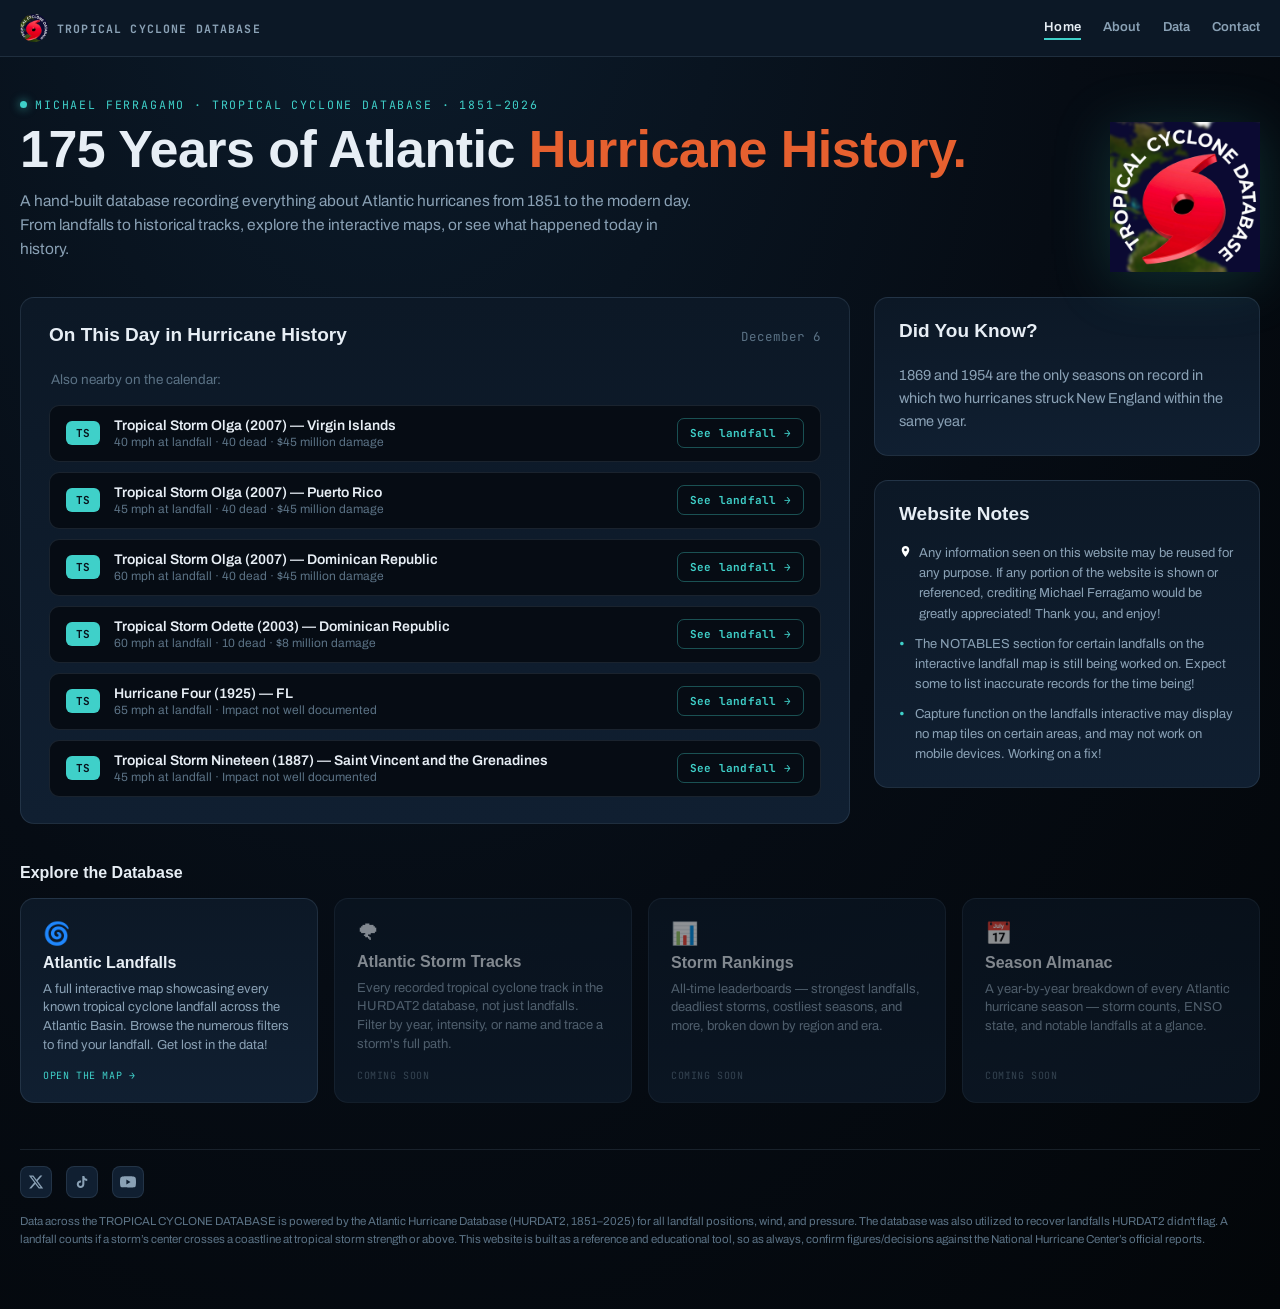
==== index.html @ e061f93c "Add files via upload" ====
<!DOCTYPE html>
<html lang="en">
<head>
<meta charset="UTF-8">
<title>Tropical Cyclone Database</title>
<link rel="icon" type="image/png" href="[data-uri]">
<meta name="viewport" content="width=device-width, initial-scale=1.0">
<style>
@import url('https://fonts.googleapis.com/css2?family=Archivo+Expanded:wght@600;700;800&family=Archivo:wght@400;500;600&family=JetBrains+Mono:wght@400;500;700&display=swap');
:root{
--bg-deep:#060c14;
--bg-panel:#0c1826;
--bg-panel-2:#101f31;
--land:#132234;
--land-hover:#182b40;
--border-soft: rgba(148,178,204,0.14);
--text-main:#e7eef5;
--text-dim:#8aa1b5;
--text-faint:#5b7285;
--c-ts:#3fd0c9;
--c-1:#f2c14e;
--c-2:#f0983b;
--c-3:#e6602f;
--c-4:#cf2b3e;
--c-5:#a63aa8;
--accent-line: rgba(63,208,201,0.35);
}
*{ box-sizing:border-box; }
html,body{
margin:0; padding:0;
background: radial-gradient(ellipse at 30% -10%, #0c1c2c 0%, var(--bg-deep) 55%, #030609 100%);
color: var(--text-main);
font-family:'Archivo', system-ui, sans-serif;
min-height:100vh;
}
.topnav{ background: var(--bg-panel); border-bottom: 1px solid var(--border-soft); }
.topnav-inner{
max-width:1280px; margin:0 auto; padding: 14px 20px;
display:flex; align-items:center; justify-content:space-between; flex-wrap:wrap; gap:12px;
}
.topnav-brand{
font-family:'JetBrains Mono',monospace; font-size:11.5px; font-weight:700;
letter-spacing:.1em; color:var(--text-dim); text-transform:uppercase;
display:flex; align-items:center; gap:9px;
}
.topnav-brand img{ width:28px; height:28px; border-radius:50%; display:block; flex-shrink:0; }
.topnav-links{ display:flex; gap:22px; }
.topnav-link{
font-family:'Archivo',sans-serif; font-size:13px; font-weight:600;
color:var(--text-dim); text-decoration:none; letter-spacing:.01em;
padding:4px 0; border-bottom:2px solid transparent; transition: all .15s;
}
.topnav-link:hover{ color:var(--text-main); }
.topnav-link.active{ color:var(--text-main); border-bottom-color:var(--c-ts); }
@media (max-width: 640px){
.topnav-inner{ justify-content:center; text-align:center; }
.topnav-links{ gap:16px; flex-wrap:wrap; justify-content:center; }
}
.wrap{ max-width:1280px; margin:0 auto; padding: 40px 20px 60px; }
.eyebrow{
font-family:'JetBrains Mono', monospace;
font-size:11.5px; letter-spacing:0.16em; text-transform:uppercase;
color: var(--c-ts);
display:flex; align-items:center; gap:8px;
}
.eyebrow .dot{
width:7px;height:7px;border-radius:50%;background:var(--c-ts);
box-shadow:0 0 8px 2px var(--accent-line);
animation: blip 2.2s ease-in-out infinite;
}
@keyframes blip{ 0%,100%{opacity:1; transform:scale(1);} 50%{opacity:.4; transform:scale(0.7);} }
h1{
font-family:'Archivo Expanded', sans-serif;
font-weight:800;
font-size: clamp(30px, 4.6vw, 52px);
line-height:1.05;
margin: 10px 0 12px;
letter-spacing:-0.01em;
}
h1 em{ font-style:normal; color: var(--c-3); }
.sub{ color: var(--text-dim); font-size:15.5px; max-width: 680px; line-height:1.55; margin-bottom:36px; }
.hero-row{ display:flex; align-items:center; justify-content:space-between; gap:32px; }
.hero-text{ flex:1; min-width:0; }
.hero-logo{ width:150px; height:150px; flex-shrink:0; filter: drop-shadow(0 8px 28px rgba(63,208,201,0.18)); }
@media (max-width: 760px){
.hero-row{ flex-direction:column-reverse; text-align:center; gap:20px; }
.hero-logo{ width:110px; height:110px; }
}
.panel{
background: linear-gradient(180deg, var(--bg-panel) 0%, var(--bg-panel-2) 100%);
border:1px solid var(--border-soft); border-radius:14px;
}
/* on this day widget */
.otd-panel{ padding:26px 28px; }
.otd-dyk-row{ display:flex; gap:24px; align-items:flex-start; margin-bottom:40px; }
.otd-dyk-row .otd-panel{ flex: 2 1 0; margin-bottom:0; }
.dyk-notes-column{
flex: 1 1 0; min-width:240px; max-width:100%;
display:flex; flex-direction:column; gap:24px;
}
.dyk-notes-column .panel{ margin-bottom:0; padding:22px 24px; box-sizing:border-box; width:100%; }
.dyk-panel{ display:flex; flex-direction:column; }
.dyk-fact{ color:var(--text-dim); font-size:14.5px; line-height:1.6; margin-top:4px; overflow-wrap:break-word; }
.notes-list{ list-style:none; margin:6px 0 0; padding:0; }
.notes-list li{
position:relative; padding-left:16px; margin-bottom:10px;
color:var(--text-dim); font-size:13px; line-height:1.55;
overflow-wrap:break-word; word-break:break-word;
}
.notes-list li::before{
content:'\2022'; position:absolute; left:0; color:var(--c-ts); font-weight:700;
}
.notes-list li.pin-note::before{ content:none; }
.notes-list li.pin-note{ padding-left:20px; }
.notes-list li.pin-note svg{
position:absolute; left:0; top:2px; width:13px; height:13px; fill:#fff;
}
@media (max-width: 700px){
.otd-dyk-row{ flex-direction:column; }
}
.notes-list li:last-child{ margin-bottom:0; }
@media (max-width: 860px){
.otd-dyk-row{ flex-direction:column; }
}
.otd-head{ display:flex; align-items:baseline; justify-content:space-between; flex-wrap:wrap; gap:10px; margin-bottom:18px; }
.otd-title{ font-family:'Archivo Expanded',sans-serif; font-weight:700; font-size:19px; }
.otd-date{ font-family:'JetBrains Mono',monospace; font-size:12.5px; color:var(--text-faint); }
.otd-list{ display:flex; flex-direction:column; gap:10px; }
.otd-item{
display:flex; align-items:center; gap:14px;
background:var(--bg-deep); border:1px solid var(--border-soft); border-radius:10px;
padding:12px 16px;
}
.otd-cat{
font-family:'JetBrains Mono',monospace; font-weight:700; font-size:11px;
color:#08131c; border-radius:6px; padding:5px 8px; min-width:34px; text-align:center; flex-shrink:0;
}
.otd-body{ flex:1; min-width:0; }
.otd-see-btn{
flex-shrink:0; font-family:'JetBrains Mono',monospace; font-size:11px; font-weight:700;
letter-spacing:.02em; color:var(--c-ts); text-decoration:none; white-space:nowrap;
padding:7px 12px; border:1px solid var(--accent-line); border-radius:7px; transition: all .15s;
}
.otd-see-btn:hover{ background:rgba(63,208,201,0.12); border-color:var(--c-ts); }
.otd-name{ font-weight:600; font-size:14px; color:var(--text-main); }
.otd-meta{ font-size:12px; color:var(--text-faint); margin-top:2px; }
.otd-empty{ color:var(--text-faint); font-size:13.5px; padding:8px 2px; }
/* section nav cards */
.section-title{ font-family:'Archivo Expanded',sans-serif; font-weight:700; font-size:16px; margin: 8px 0 16px; color:var(--text-main); }
.cards-grid{ display:grid; grid-template-columns: repeat(auto-fit, minmax(260px,1fr)); gap:16px; }
.site-card{
padding:22px 22px 20px; text-decoration:none; color:inherit;
display:flex; flex-direction:column; gap:8px; transition: all .15s;
}
.site-card:not(.disabled):hover{ border-color: var(--c-ts); transform: translateY(-2px); }
.site-card.disabled{ opacity:.55; cursor:default; }
.site-card-icon{ font-size:22px; }
.site-card-title{ font-family:'Archivo Expanded',sans-serif; font-weight:700; font-size:16px; color:var(--text-main); }
.site-card-desc{ font-size:13px; color:var(--text-dim); line-height:1.45; }
.site-card-tag{
font-family:'JetBrains Mono',monospace; font-size:10px; letter-spacing:.06em; text-transform:uppercase;
color:var(--c-ts); margin-top:auto; padding-top:6px;
}
.site-card.disabled .site-card-tag{ color:var(--text-faint); }
footer{
margin-top:46px; padding-top:16px; border-top:1px solid var(--border-soft);
font-size:11.5px; color:var(--text-faint); line-height:1.6;
}
footer a{ color: var(--text-dim); }
.footer-social{ display:flex; align-items:center; gap:14px; margin-bottom:14px; }
.footer-social a{
display:flex; align-items:center; justify-content:center;
width:32px; height:32px; border-radius:8px;
background:var(--bg-panel-2); border:1px solid var(--border-soft);
color:var(--text-dim); transition: all .15s;
}
.footer-social a:hover{ color:var(--c-ts); border-color:var(--c-ts); background:rgba(63,208,201,0.1); }
.footer-social svg{ width:16px; height:16px; fill:currentColor; }
::selection{ background: var(--c-ts); color:#08131c; }
</style>
</head>
<body>
<nav class="topnav">
<div class="topnav-inner">
<div class="topnav-brand"><img src="[data-uri]" alt="logo">TROPICAL CYCLONE DATABASE</div>
<div class="topnav-links">
<a href="index.html" class="topnav-link active">Home</a>
<a href="about.html" class="topnav-link">About</a>
<a href="data.html" class="topnav-link">Data</a>
<a href="contact.html" class="topnav-link">Contact</a>
</div>
</div>
</nav>
<div class="wrap">
<div class="hero-row">
<div class="hero-text">
<div class="eyebrow"><span class="dot"></span>MICHAEL FERRAGAMO &middot; TROPICAL CYCLONE DATABASE &middot; 1851&ndash;2026</div>
<h1>175 Years of Atlantic <em>Hurricane History.</em></h1>
<div class="sub">A hand-built database recording everything about Atlantic hurricanes from 1851 to the modern day. From landfalls to historical tracks, explore the interactive maps, or see what happened today in history.</div>
</div>
<img src="[data-uri]" alt="Tropical Cyclone Database logo" class="hero-logo">
</div>

<div class="otd-dyk-row">
<div class="panel otd-panel">
<div class="otd-head">
<div class="otd-title">On This Day in Hurricane History</div>
<div class="otd-date" id="otdDate"></div>
</div>
<div class="otd-list" id="otdList"><div class="otd-empty">Loading&hellip;</div></div>
</div>

<div class="dyk-notes-column">
<div class="panel dyk-panel">
<div class="otd-head">
<div class="otd-title">Did You Know?</div>
</div>
<div class="dyk-fact" id="dykFact"></div>
</div>

<div class="panel notes-panel">
<div class="otd-head">
<div class="otd-title">Website Notes</div>
</div>
<ul class="notes-list">
<li class="pin-note"><svg viewBox="0 0 24 24"><path d="M12 2C8.13 2 5 5.13 5 9c0 5.25 7 13 7 13s7-7.75 7-13c0-3.87-3.13-7-7-7zm0 9.5A2.5 2.5 0 1 1 12 6.5a2.5 2.5 0 0 1 0 5z"/></svg>Any information seen on this website may be reused for any purpose. If any portion of the website is shown or referenced, crediting Michael Ferragamo would be greatly appreciated! Thank you, and enjoy!</li>
<li>The NOTABLES section for certain landfalls on the interactive landfall map is still being worked on. Expect some to list inaccurate records for the time being!</li>
<li>Capture function on the landfalls interactive may display no map tiles on certain areas, and may not work on mobile devices. Working on a fix!</li>
</ul>
</div>
</div>
</div>

<div class="section-title">Explore the Database</div>
<div class="cards-grid">
<a href="hurricane_landfalls.html?_v=90" class="site-card panel">
<div class="site-card-icon">&#127744;</div>
<div class="site-card-title">Atlantic Landfalls</div>
<div class="site-card-desc">A full interactive map showcasing every known tropical cyclone landfall across the Atlantic Basin. Browse the numerous filters to find your landfall. Get lost in the data!</div>
<div class="site-card-tag">Open the map &rarr;</div>
</a>
<div class="site-card panel disabled">
<div class="site-card-icon">&#127786;</div>
<div class="site-card-title">Atlantic Storm Tracks</div>
<div class="site-card-desc">Every recorded tropical cyclone track in the HURDAT2 database, not just landfalls. Filter by year, intensity, or name and trace a storm's full path.</div>
<div class="site-card-tag">Coming soon</div>
</div>
<div class="site-card panel disabled">
<div class="site-card-icon">&#128202;</div>
<div class="site-card-title">Storm Rankings</div>
<div class="site-card-desc">All-time leaderboards &mdash; strongest landfalls, deadliest storms, costliest seasons, and more, broken down by region and era.</div>
<div class="site-card-tag">Coming soon</div>
</div>
<div class="site-card panel disabled">
<div class="site-card-icon">&#128197;</div>
<div class="site-card-title">Season Almanac</div>
<div class="site-card-desc">A year-by-year breakdown of every Atlantic hurricane season &mdash; storm counts, ENSO state, and notable landfalls at a glance.</div>
<div class="site-card-tag">Coming soon</div>
</div>
</div>

<footer>
<div class="footer-social">
<a href="https://x.com/FerragamoWx" target="_blank" rel="noopener" title="X (Twitter)"><svg viewBox="0 0 24 24"><path d="M18.244 2.25h3.308l-7.227 8.26 8.502 11.24H16.17l-5.214-6.817L4.99 21.75H1.68l7.73-8.835L1.254 2.25H8.08l4.713 6.231zm-1.161 17.52h1.833L7.084 4.126H5.117z"/></svg></a>
<a href="https://www.tiktok.com/@hurricaneupdate" target="_blank" rel="noopener" title="TikTok"><svg viewBox="0 0 24 24"><path d="M16.6 5.82s.51.5 0 0A4.278 4.278 0 0 1 15.54 3h-3.09v12.4a2.592 2.592 0 0 1-2.59 2.5c-1.42 0-2.6-1.16-2.6-2.6 0-1.72 1.66-3.01 3.37-2.48V9.66c-3.45-.46-6.47 2.22-6.47 5.64 0 3.33 2.76 5.7 5.69 5.7 3.14 0 5.69-2.55 5.69-5.7V9.01a7.35 7.35 0 0 0 4.3 1.38V7.3s-1.88.09-3.24-1.48z"/></svg></a>
<a href="https://www.youtube.com/@TheHurricaneUpdate" target="_blank" rel="noopener" title="YouTube"><svg viewBox="0 0 24 24"><path d="M23.498 6.186a3.016 3.016 0 0 0-2.122-2.136C19.505 3.545 12 3.545 12 3.545s-7.505 0-9.377.505A3.017 3.017 0 0 0 .502 6.186C0 8.07 0 12 0 12s0 3.93.502 5.814a3.016 3.016 0 0 0 2.122 2.136c1.871.505 9.376.505 9.376.505s7.505 0 9.377-.505a3.015 3.015 0 0 0 2.122-2.136C24 15.93 24 12 24 12s0-3.93-.502-5.814zM9.545 15.568V8.432L15.818 12l-6.273 3.568z"/></svg></a>
</div>
Data across the TROPICAL CYCLONE DATABASE is powered by the Atlantic Hurricane Database (HURDAT2, 1851–2025) for all landfall positions, wind, and pressure. The database was also utilized to recover landfalls HURDAT2 didn't flag. A landfall counts if a storm’s center crosses a coastline at tropical storm strength or above. This website is built as a reference and educational tool, so as always, confirm figures/decisions against the National Hurricane Center’s official reports.
</footer>
</div>
<script id="onthisday-data" type="application/json">[{"year": 1851, "month": 6, "day": 25, "displayName": "Hurricane One (1851)", "category": 1, "statesRaw": "TX", "windMph": 92, "fatalities": "Not well documented", "damage": "Not well documented", "documented": false, "lat": 28.1714, "lon": -96.7141}, {"year": 1851, "month": 8, "day": 17, "displayName": "Hurricane Four (1851)", "category": 1, "statesRaw": "Guadeloupe", "windMph": 81, "fatalities": "Not well documented", "damage": "Not well documented", "documented": false, "lat": 16.3054, "lon": -61.262}, {"year": 1851, "month": 8, "day": 19, "displayName": "Hurricane Four (1851)", "category": 2, "statesRaw": "Dominican Republic", "windMph": 104, "fatalities": "Not well documented", "damage": "Not well documented", "documented": false, "lat": 18.2273, "lon": -70.3221}, {"year": 1851, "month": 8, "day": 20, "displayName": "Hurricane Four (1851)", "category": 1, "statesRaw": "Cuba", "windMph": 81, "fatalities": "Not well documented", "damage": "Not well documented", "documented": false, "lat": 19.9689, "lon": -76.0949}, {"year": 1851, "month": 8, "day": 20, "displayName": "Hurricane Four (1851)", "category": 1, "statesRaw": "Cuba", "windMph": 81, "fatalities": "Not well documented", "damage": "Not well documented", "documented": false, "lat": 20.699, "lon": -77.9973}, {"year": 1851, "month": 8, "day": 20, "displayName": "Hurricane Four (1851)", "category": 1, "statesRaw": "Cuba", "windMph": 81, "fatalities": "Not well documented", "damage": "Not well documented", "documented": false, "lat": 22.0451, "lon": -80.6068}, {"year": 1851, "month": 8, "day": 23, "displayName": "Hurricane Four (1851)", "category": 3, "statesRaw": "FL", "windMph": 115, "fatalities": "Not well documented", "damage": "Not well documented", "documented": false, "lat": 30.1, "lon": -85.7}, {"year": 1851, "month": 10, "day": 19, "displayName": "Tropical Storm Six (1851)", "category": 0, "statesRaw": "RI", "windMph": 58, "fatalities": "Not well documented", "damage": "Not well documented", "documented": false, "lat": 41.3481, "lon": -71.6725}, {"year": 1852, "month": 8, "day": 20, "displayName": "\"Great Mobile\" Hurricane (1852)", "category": 1, "statesRaw": "Turks and Caicos", "windMph": 81, "fatalities": "Not well documented", "damage": "Not well documented", "documented": false, "lat": 21.3355, "lon": -71.1869}, {"year": 1852, "month": 8, "day": 21, "displayName": "\"Great Mobile\" Hurricane (1852)", "category": 1, "statesRaw": "Bahamas", "windMph": 92, "fatalities": "Not well documented", "damage": "Not well documented", "documented": false, "lat": 22.1666, "lon": -75.6989}, {"year": 1852, "month": 8, "day": 26, "displayName": "\"Great Mobile\" Hurricane (1852)", "category": 3, "statesRaw": "MS", "windMph": 115, "fatalities": "Not well documented", "damage": "Not well documented", "documented": false, "lat": 30.2249, "lon": -88.5938}, {"year": 1852, "month": 8, "day": 26, "displayName": "\"Great Mobile\" Hurricane (1852)", "category": 3, "statesRaw": "MS", "windMph": 115, "fatalities": "Not well documented", "damage": "Not well documented", "documented": false, "lat": 30.328, "lon": -88.568}, {"year": 1852, "month": 9, "day": 5, "displayName": "1852 San Lorenzo Hurricane", "category": 1, "statesRaw": "Puerto Rico", "windMph": 81, "fatalities": "Not well documented", "damage": "Not well documented", "documented": false, "lat": 17.9774, "lon": -66.6544}, {"year": 1852, "month": 9, "day": 5, "displayName": "1852 San Lorenzo Hurricane", "category": 0, "statesRaw": "Dominican Republic", "windMph": 69, "fatalities": "Not well documented", "damage": "Not well documented", "documented": false, "lat": 18.5004, "lon": -68.377}, {"year": 1852, "month": 9, "day": 12, "displayName": "Hurricane Three (1852)", "category": 1, "statesRaw": "FL", "windMph": 81, "fatalities": "Not well documented", "damage": "Not well documented", "documented": false, "lat": 27.9954, "lon": -82.8279}, {"year": 1852, "month": 9, "day": 23, "displayName": "Hurricane Four (1852)", "category": 0, "statesRaw": "Antigua and Barbuda", "windMph": 69, "fatalities": "Not well documented", "damage": "Not well documented", "documented": false, "lat": 17.5619, "lon": -61.7393}, {"year": 1852, "month": 9, "day": 23, "displayName": "Hurricane Four (1852)", "category": 0, "statesRaw": "Saint Martin/Sint Maarten", "windMph": 69, "fatalities": "Not well documented", "damage": "Not well documented", "documented": false, "lat": 18.0617, "lon": -63.0138}, {"year": 1852, "month": 9, "day": 24, "displayName": "Hurricane Four (1852)", "category": 1, "statesRaw": "Virgin Islands", "windMph": 81, "fatalities": "Not well documented", "damage": "Not well documented", "documented": false, "lat": 18.6884, "lon": -64.2767}, {"year": 1852, "month": 9, "day": 27, "displayName": "Hurricane Four (1852)", "category": 1, "statesRaw": "Bahamas", "windMph": 92, "fatalities": "Not well documented", "damage": "Not well documented", "documented": false, "lat": 21.4, "lon": -73.0}, {"year": 1852, "month": 9, "day": 27, "displayName": "Hurricane Four (1852)", "category": 1, "statesRaw": "Bahamas", "windMph": 92, "fatalities": "Not well documented", "damage": "Not well documented", "documented": false, "lat": 22.4182, "lon": -73.9453}, {"year": 1852, "month": 10, "day": 9, "displayName": "Hurricane Five (1852)", "category": 2, "statesRaw": "FL", "windMph": 104, "fatalities": "Not well documented", "damage": "Not well documented", "documented": false, "lat": 29.9, "lon": -84.4}, {"year": 1853, "month": 9, "day": 22, "displayName": "Tropical Storm Five (1853)", "category": 0, "statesRaw": "Mexico", "windMph": 52, "fatalities": "Not well documented", "damage": "Not well documented", "documented": false, "lat": 21.3929, "lon": -97.3785}, {"year": 1854, "month": 6, "day": 26, "displayName": "Hurricane One (1854)", "category": 1, "statesRaw": "TX", "windMph": 81, "fatalities": "Not well documented", "damage": "Not well documented", "documented": false, "lat": 26.2242, "lon": -97.1815}, {"year": 1854, "month": 9, "day": 8, "displayName": "Hurricane Three (1854)", "category": 3, "statesRaw": "GA", "windMph": 115, "fatalities": "Not well documented", "damage": "Not well documented", "documented": false, "lat": 31.7336, "lon": -81.1209}, {"year": 1854, "month": 9, "day": 18, "displayName": "1854 Matagorda Hurricane", "category": 2, "statesRaw": "TX", "windMph": 104, "fatalities": "Not well documented", "damage": "Not well documented", "documented": false, "lat": 28.912, "lon": -95.3359}, {"year": 1855, "month": 8, "day": 27, "displayName": "Tropical Storm Four (1855)", "category": 0, "statesRaw": "Dominican Republic", "windMph": 58, "fatalities": "Not well documented", "damage": "Not well documented", "documented": false, "lat": 18.4047, "lon": -69.5093}, {"year": 1855, "month": 9, "day": 16, "displayName": "\"Middle Gulf Shore\" Hurricane (1855)", "category": 3, "statesRaw": "LA", "windMph": 127, "fatalities": "Not well documented", "damage": "Not well documented", "documented": false, "lat": 29.3276, "lon": -89.5}, {"year": 1855, "month": 9, "day": 16, "displayName": "\"Middle Gulf Shore\" Hurricane (1855)", "category": 3, "statesRaw": "MS", "windMph": 115, "fatalities": "Not well documented", "damage": "Not well documented", "documented": false, "lat": 30.2812, "lon": -89.3696}, {"year": 1856, "month": 8, "day": 10, "displayName": "1856 Last Island Hurricane", "category": 4, "statesRaw": "LA", "windMph": 150, "fatalities": "Not well documented", "damage": "Not well documented", "documented": false, "lat": 29.0493, "lon": -90.9189}, {"year": 1856, "month": 8, "day": 13, "displayName": "Hurricane Two (1856)", "category": 1, "statesRaw": "Grenada", "windMph": 81, "fatalities": "Not well documented", "damage": "Not well documented", "documented": false, "lat": 12.1, "lon": -61.6248}, {"year": 1856, "month": 8, "day": 19, "displayName": "Tropical Storm Three (1856)", "category": 0, "statesRaw": "NC", "windMph": 58, "fatalities": "Not well documented", "damage": "Not well documented", "documented": false, "lat": 34.7814, "lon": -76.3925}, {"year": 1856, "month": 8, "day": 25, "displayName": "Hurricane Five (1856)", "category": 1, "statesRaw": "Bahamas", "windMph": 81, "fatalities": "Not well documented", "damage": "Not well documented", "documented": false, "lat": 21.2772, "lon": -73.0112}, {"year": 1856, "month": 8, "day": 27, "displayName": "Hurricane Five (1856)", "category": 1, "statesRaw": "Bahamas", "windMph": 92, "fatalities": "Not well documented", "damage": "Not well documented", "documented": false, "lat": 22.6085, "lon": -78.6764}, {"year": 1856, "month": 8, "day": 27, "displayName": "Hurricane Five (1856)", "category": 2, "statesRaw": "Cuba", "windMph": 104, "fatalities": "Not well documented", "damage": "Not well documented", "documented": false, "lat": 22.7, "lon": -79.6326}, {"year": 1856, "month": 8, "day": 31, "displayName": "Hurricane Five (1856)", "category": 2, "statesRaw": "FL", "windMph": 104, "fatalities": "Not well documented", "damage": "Not well documented", "documented": false, "lat": 30.2164, "lon": -85.88}, {"year": 1857, "month": 9, "day": 13, "displayName": "Hurricane Two (1857)", "category": 2, "statesRaw": "NC", "windMph": 104, "fatalities": "Not well documented", "damage": "Not well documented", "documented": false, "lat": 33.9, "lon": -78.0}, {"year": 1857, "month": 9, "day": 25, "displayName": "Hurricane Four (1857)", "category": 0, "statesRaw": "Guadeloupe", "windMph": 69, "fatalities": "Not well documented", "damage": "Not well documented", "documented": false, "lat": 16.0, "lon": -61.2619}, {"year": 1857, "month": 9, "day": 25, "displayName": "Hurricane Four (1857)", "category": 0, "statesRaw": "Guadeloupe", "windMph": 69, "fatalities": "Not well documented", "damage": "Not well documented", "documented": false, "lat": 16.0, "lon": -61.6026}, {"year": 1857, "month": 9, "day": 28, "displayName": "Hurricane Four (1857)", "category": 2, "statesRaw": "Mexico", "windMph": 104, "fatalities": "Not well documented", "damage": "Not well documented", "documented": false, "lat": 21.1259, "lon": -86.7514}, {"year": 1857, "month": 9, "day": 30, "displayName": "Hurricane Four (1857)", "category": 0, "statesRaw": "Mexico", "windMph": 58, "fatalities": "Not well documented", "damage": "Not well documented", "documented": false, "lat": 25.8593, "lon": -97.1481}, {"year": 1858, "month": 6, "day": 13, "displayName": "Hurricane One (1858)", "category": 0, "statesRaw": "Mexico", "windMph": 63, "fatalities": "Not well documented", "damage": "Not well documented", "documented": false, "lat": 20.0447, "lon": -87.4788}, {"year": 1858, "month": 6, "day": 15, "displayName": "Hurricane One (1858)", "category": 0, "statesRaw": "Mexico", "windMph": 63, "fatalities": "Not well documented", "damage": "Not well documented", "documented": false, "lat": 23.1605, "lon": -97.7661}, {"year": 1858, "month": 9, "day": 14, "displayName": "1858 New England Hurricane", "category": 0, "statesRaw": "FL", "windMph": 69, "fatalities": "Not well documented", "damage": "Not well documented", "documented": false, "lat": 27.5293, "lon": -82.7405}, {"year": 1858, "month": 9, "day": 16, "displayName": "1858 New England Hurricane", "category": 1, "statesRaw": "NY", "windMph": 92, "fatalities": "Not well documented", "damage": "Not well documented", "documented": false, "lat": 40.9478, "lon": -72.1809}, {"year": 1858, "month": 9, "day": 16, "displayName": "1858 New England Hurricane", "category": 1, "statesRaw": "CT", "windMph": 81, "fatalities": "Not well documented", "damage": "Not well documented", "documented": false, "lat": 41.3134, "lon": -72.0348}, {"year": 1858, "month": 9, "day": 22, "displayName": "Hurricane Five (1858)", "category": 0, "statesRaw": "Bahamas", "windMph": 58, "fatalities": "Not well documented", "damage": "Not well documented", "documented": false, "lat": 22.3281, "lon": -74.0}, {"year": 1859, "month": 9, "day": 16, "displayName": "Hurricane Five (1859)", "category": 1, "statesRaw": "AL", "windMph": 81, "fatalities": "Not well documented", "damage": "Not well documented", "documented": false, "lat": 30.2488, "lon": -88.1367}, {"year": 1859, "month": 9, "day": 16, "displayName": "Hurricane Five (1859)", "category": 1, "statesRaw": "AL", "windMph": 81, "fatalities": "Not well documented", "damage": "Not well documented", "documented": false, "lat": 30.5634, "lon": -87.903}, {"year": 1859, "month": 10, "day": 2, "displayName": "Hurricane Six (1859)", "category": 1, "statesRaw": "Cuba", "windMph": 92, "fatalities": "Not well documented", "damage": "Not well documented", "documented": false, "lat": 20.0417, "lon": -74.8117}, {"year": 1859, "month": 10, "day": 3, "displayName": "Hurricane Six (1859)", "category": 1, "statesRaw": "Bahamas", "windMph": 92, "fatalities": "Not well documented", "damage": "Not well documented", "documented": false, "lat": 22.3071, "lon": -74.068}, {"year": 1859, "month": 10, "day": 16, "displayName": "Tropical Storm Seven (1859)", "category": 0, "statesRaw": "Bahamas", "windMph": 69, "fatalities": "Not well documented", "damage": "Not well documented", "documented": false, "lat": 25.5098, "lon": -76.6326}, {"year": 1859, "month": 10, "day": 17, "displayName": "Tropical Storm Seven (1859)", "category": 0, "statesRaw": "FL", "windMph": 69, "fatalities": "Not well documented", "damage": "Not well documented", "documented": false, "lat": 26.3888, "lon": -80.0664}, {"year": 1859, "month": 10, "day": 28, "displayName": "Hurricane Eight (1859)", "category": 1, "statesRaw": "FL", "windMph": 92, "fatalities": "Not well documented", "damage": "Not well documented", "documented": false, "lat": 27.7239, "lon": -82.7431}, {"year": 1860, "month": 8, "day": 11, "displayName": "Hurricane One (1860)", "category": 3, "statesRaw": "LA", "windMph": 127, "fatalities": "Not well documented", "damage": "Not well documented", "documented": false, "lat": 29.2351, "lon": -89.986}, {"year": 1860, "month": 8, "day": 11, "displayName": "Hurricane One (1860)", "category": 3, "statesRaw": "MS", "windMph": 115, "fatalities": "Not well documented", "damage": "Not well documented", "documented": false, "lat": 30.3796, "lon": -89.0359}, {"year": 1860, "month": 9, "day": 15, "displayName": "Hurricane Four (1860)", "category": 2, "statesRaw": "LA", "windMph": 104, "fatalities": "Not well documented", "damage": "Not well documented", "documented": false, "lat": 29.2676, "lon": -89.6081}, {"year": 1860, "month": 9, "day": 15, "displayName": "Hurricane Four (1860)", "category": 2, "statesRaw": "MS", "windMph": 104, "fatalities": "Not well documented", "damage": "Not well documented", "documented": false, "lat": 30.3573, "lon": -89.29}, {"year": 1860, "month": 10, "day": 2, "displayName": "Hurricane Six (1860)", "category": 2, "statesRaw": "LA", "windMph": 104, "fatalities": "Not well documented", "damage": "Not well documented", "documented": false, "lat": 29.5, "lon": -91.4}, {"year": 1861, "month": 7, "day": 6, "displayName": "Hurricane One (1861)", "category": 0, "statesRaw": "Guadeloupe", "windMph": 58, "fatalities": "Not well documented", "damage": "Not well documented", "documented": false, "lat": 16.3074, "lon": -61.0502}, {"year": 1861, "month": 8, "day": 14, "displayName": "Hurricane Two (1861)", "category": 0, "statesRaw": "Bahamas", "windMph": 58, "fatalities": "Not well documented", "damage": "Not well documented", "documented": false, "lat": 21.4771, "lon": -72.9311}, {"year": 1861, "month": 9, "day": 27, "displayName": "Hurricane Five (1861)", "category": 1, "statesRaw": "NC", "windMph": 81, "fatalities": "Not well documented", "damage": "Not well documented", "documented": false, "lat": 34.5028, "lon": -77.3992}, {"year": 1861, "month": 10, "day": 7, "displayName": "Tropical Storm Seven (1861)", "category": 0, "statesRaw": "NC", "windMph": 58, "fatalities": "Not well documented", "damage": "Not well documented", "documented": false, "lat": 35.3, "lon": -75.3}, {"year": 1861, "month": 11, "day": 1, "displayName": "1861 Expedition Hurricane", "category": 0, "statesRaw": "FL", "windMph": 69, "fatalities": "Not well documented", "damage": "Not well documented", "documented": false, "lat": 26.0402, "lon": -81.7767}, {"year": 1861, "month": 11, "day": 2, "displayName": "1861 Expedition Hurricane", "category": 1, "statesRaw": "NC", "windMph": 81, "fatalities": "Not well documented", "damage": "Not well documented", "documented": false, "lat": 34.6722, "lon": -76.6131}, {"year": 1861, "month": 11, "day": 3, "displayName": "1861 Expedition Hurricane", "category": 0, "statesRaw": "NY", "windMph": 69, "fatalities": "Not well documented", "damage": "Not well documented", "documented": false, "lat": 40.8671, "lon": -72.3953}, {"year": 1861, "month": 11, "day": 3, "displayName": "1861 Expedition Hurricane", "category": 0, "statesRaw": "CT", "windMph": 69, "fatalities": "Not well documented", "damage": "Not well documented", "documented": false, "lat": 41.2793, "lon": -71.9508}, {"year": 1863, "month": 8, "day": 23, "displayName": "Hurricane Three (1863)", "category": 1, "statesRaw": "Canada", "windMph": 81, "fatalities": "Not well documented", "damage": "Not well documented", "documented": false, "lat": 44.4506, "lon": -63.6648}, {"year": 1863, "month": 9, "day": 18, "displayName": "Tropical Storm Six (1863)", "category": 0, "statesRaw": "NC", "windMph": 69, "fatalities": "Not well documented", "damage": "Not well documented", "documented": false, "lat": 34.6489, "lon": -77.0792}, {"year": 1863, "month": 9, "day": 19, "displayName": "Tropical Storm Seven (1863)", "category": 0, "statesRaw": "Mexico", "windMph": 58, "fatalities": "Not well documented", "damage": "Not well documented", "documented": false, "lat": 22.8336, "lon": -97.7781}, {"year": 1863, "month": 9, "day": 29, "displayName": "Tropical Storm Nine (1863)", "category": 0, "statesRaw": "TX", "windMph": 69, "fatalities": "Not well documented", "damage": "Not well documented", "documented": false, "lat": 29.2365, "lon": -94.8795}, {"year": 1864, "month": 8, "day": 31, "displayName": "Hurricane Three (1864)", "category": 1, "statesRaw": "Belize", "windMph": 81, "fatalities": "Not well documented", "damage": "Not well documented", "documented": false, "lat": 17.6129, "lon": -88.293}, {"year": 1865, "month": 6, "day": 30, "displayName": "Tropical Storm Two (1865)", "category": 0, "statesRaw": "TX", "windMph": 58, "fatalities": "Not well documented", "damage": "Not well documented", "documented": false, "lat": 26.0, "lon": -97.5}, {"year": 1865, "month": 9, "day": 7, "displayName": "Hurricane Four (1865)", "category": 2, "statesRaw": "Guadeloupe", "windMph": 104, "fatalities": "Not well documented", "damage": "Not well documented", "documented": false, "lat": 16.1485, "lon": -61.576}, {"year": 1865, "month": 9, "day": 13, "displayName": "Hurricane Four (1865)", "category": 2, "statesRaw": "LA", "windMph": 104, "fatalities": "Not well documented", "damage": "Not well documented", "documented": false, "lat": 29.767, "lon": -93.3945}, {"year": 1865, "month": 9, "day": 7, "displayName": "Tropical Storm Five (1865)", "category": 0, "statesRaw": "LA", "windMph": 69, "fatalities": "Not well documented", "damage": "Not well documented", "documented": false, "lat": 29.7, "lon": -92.0}, {"year": 1865, "month": 10, "day": 22, "displayName": "Hurricane Seven (1865)", "category": 2, "statesRaw": "Cuba", "windMph": 104, "fatalities": "Not well documented", "damage": "Not well documented", "documented": false, "lat": 21.4442, "lon": -82.8479}, {"year": 1865, "month": 10, "day": 23, "displayName": "Hurricane Seven (1865)", "category": 1, "statesRaw": "Cuba", "windMph": 92, "fatalities": "Not well documented", "damage": "Not well documented", "documented": false, "lat": 22.6862, "lon": -82.5642}, {"year": 1865, "month": 10, "day": 23, "displayName": "Hurricane Seven (1865)", "category": 2, "statesRaw": "FL", "windMph": 104, "fatalities": "Not well documented", "damage": "Not well documented", "documented": false, "lat": 24.5578, "lon": -81.7212}, {"year": 1865, "month": 10, "day": 23, "displayName": "Hurricane Seven (1865)", "category": 2, "statesRaw": "FL", "windMph": 104, "fatalities": "Not well documented", "damage": "Not well documented", "documented": false, "lat": 25.3701, "lon": -81.1225}, {"year": 1866, "month": 7, "day": 15, "displayName": "Hurricane One (1866)", "category": 2, "statesRaw": "TX", "windMph": 104, "fatalities": "Not well documented", "damage": "Not well documented", "documented": false, "lat": 28.5, "lon": -96.201}, {"year": 1866, "month": 8, "day": 16, "displayName": "Hurricane Two (1866)", "category": 1, "statesRaw": "Mexico", "windMph": 92, "fatalities": "Not well documented", "damage": "Not well documented", "documented": false, "lat": 18.7037, "lon": -87.7141}, {"year": 1866, "month": 8, "day": 17, "displayName": "Hurricane Two (1866)", "category": 1, "statesRaw": "Mexico", "windMph": 92, "fatalities": "Not well documented", "damage": "Not well documented", "documented": false, "lat": 20.2426, "lon": -96.7837}, {"year": 1866, "month": 9, "day": 23, "displayName": "Hurricane Five (1866)", "category": 1, "statesRaw": "Canada", "windMph": 81, "fatalities": "Not well documented", "damage": "Not well documented", "documented": false, "lat": 47.6121, "lon": -56.4855}, {"year": 1866, "month": 9, "day": 30, "displayName": "1866 Nassau Hurricane", "category": 3, "statesRaw": "Turks and Caicos", "windMph": 115, "fatalities": "Not well documented", "damage": "Not well documented", "documented": false, "lat": 21.4929, "lon": -71.498}, {"year": 1866, "month": 10, "day": 2, "displayName": "1866 Nassau Hurricane", "category": 4, "statesRaw": "Bahamas", "windMph": 138, "fatalities": "Not well documented", "damage": "Not well documented", "documented": false, "lat": 25.0168, "lon": -77.2839}, {"year": 1866, "month": 10, "day": 2, "displayName": "1866 Nassau Hurricane", "category": 4, "statesRaw": "Bahamas", "windMph": 138, "fatalities": "Not well documented", "damage": "Not well documented", "documented": false, "lat": 26.8931, "lon": -77.8124}, {"year": 1867, "month": 6, "day": 22, "displayName": "Hurricane One (1867)", "category": 1, "statesRaw": "SC", "windMph": 81, "fatalities": "Not well documented", "damage": "Not well documented", "documented": false, "lat": 32.8092, "lon": -79.7227}, {"year": 1867, "month": 9, "day": 9, "displayName": "Tropical Storm Five (1867)", "category": 0, "statesRaw": "Virgin Islands", "windMph": 58, "fatalities": "Not well documented", "damage": "Not well documented", "documented": false, "lat": 18.7115, "lon": -64.2782}, {"year": 1867, "month": 10, "day": 4, "displayName": "Hurricane Seven (1867)", "category": 2, "statesRaw": "LA", "windMph": 104, "fatalities": "Not well documented", "damage": "Not well documented", "documented": false, "lat": 29.1868, "lon": -91.0661}, {"year": 1867, "month": 10, "day": 6, "displayName": "Hurricane Seven (1867)", "category": 1, "statesRaw": "FL", "windMph": 81, "fatalities": "Not well documented", "damage": "Not well documented", "documented": false, "lat": 29.6, "lon": -83.4}, {"year": 1867, "month": 10, "day": 29, "displayName": "1867 San Narciso Hurricane", "category": 3, "statesRaw": "Virgin Islands", "windMph": 127, "fatalities": "Not well documented", "damage": "Not well documented", "documented": false, "lat": 18.4498, "lon": -64.4267}, {"year": 1867, "month": 10, "day": 29, "displayName": "1867 San Narciso Hurricane", "category": 3, "statesRaw": "Puerto Rico", "windMph": 115, "fatalities": "Not well documented", "damage": "Not well documented", "documented": false, "lat": 18.3511, "lon": -65.6319}, {"year": 1867, "month": 10, "day": 30, "displayName": "1867 San Narciso Hurricane", "category": 1, "statesRaw": "Dominican Republic", "windMph": 81, "fatalities": "Not well documented", "damage": "Not well documented", "documented": false, "lat": 18.2, "lon": -68.6399}, {"year": 1867, "month": 10, "day": 30, "displayName": "1867 San Narciso Hurricane", "category": 1, "statesRaw": "Dominican Republic", "windMph": 92, "fatalities": "Not well documented", "damage": "Not well documented", "documented": false, "lat": 18.2567, "lon": -70.1386}, {"year": 1868, "month": 10, "day": 4, "displayName": "Hurricane Two (1868)", "category": 0, "statesRaw": "FL", "windMph": 69, "fatalities": "Not well documented", "damage": "Not well documented", "documented": false, "lat": 29.9097, "lon": -85.3741}, {"year": 1869, "month": 8, "day": 17, "displayName": "Hurricane Two (1869)", "category": 2, "statesRaw": "TX", "windMph": 104, "fatalities": "Not well documented", "damage": "Not well documented", "documented": false, "lat": 28.1007, "lon": -96.8055}, {"year": 1869, "month": 9, "day": 5, "displayName": "Hurricane Five (1869)", "category": 1, "statesRaw": "LA", "windMph": 81, "fatalities": "Not well documented", "damage": "Not well documented", "documented": false, "lat": 29.2212, "lon": -90.0127}, {"year": 1869, "month": 9, "day": 8, "displayName": "1869 New England Hurricane", "category": 3, "statesRaw": "NY", "windMph": 115, "fatalities": "Not well documented", "damage": "Not well documented", "documented": false, "lat": 41.0525, "lon": -71.8738}, {"year": 1869, "month": 9, "day": 8, "displayName": "1869 New England Hurricane", "category": 3, "statesRaw": "RI", "windMph": 115, "fatalities": "Not well documented", "damage": "Not well documented", "documented": false, "lat": 41.3312, "lon": -71.7345}, {"year": 1869, "month": 10, "day": 4, "displayName": "1869 Saxby Gale", "category": 2, "statesRaw": "MA", "windMph": 104, "fatalities": "Not well documented", "damage": "Not well documented", "documented": false, "lat": 41.3496, "lon": -70.4876}, {"year": 1869, "month": 10, "day": 4, "displayName": "1869 Saxby Gale", "category": 2, "statesRaw": "MA", "windMph": 104, "fatalities": "Not well documented", "damage": "Not well documented", "documented": false, "lat": 41.6057, "lon": -70.4236}, {"year": 1869, "month": 10, "day": 4, "displayName": "1869 Saxby Gale", "category": 2, "statesRaw": "ME", "windMph": 104, "fatalities": "Not well documented", "damage": "Not well documented", "documented": false, "lat": 43.7, "lon": -70.1}, {"year": 1870, "month": 7, "day": 30, "displayName": "1870 Mobile Hurricane", "category": 1, "statesRaw": "AL", "windMph": 81, "fatalities": "Not well documented", "damage": "Not well documented", "documented": false, "lat": 30.249, "lon": -88.1814}, {"year": 1870, "month": 7, "day": 30, "displayName": "1870 Mobile Hurricane", "category": 1, "statesRaw": "AL", "windMph": 81, "fatalities": "Not well documented", "damage": "Not well documented", "documented": false, "lat": 30.326, "lon": -88.1718}, {"year": 1870, "month": 10, "day": 7, "displayName": "1870 Matanzas Hurricane", "category": 2, "statesRaw": "Cuba", "windMph": 104, "fatalities": "Not well documented", "damage": "Not well documented", "documented": false, "lat": 22.0366, "lon": -81.5524}, {"year": 1870, "month": 10, "day": 7, "displayName": "1870 Matanzas Hurricane", "category": 3, "statesRaw": "Cuba", "windMph": 115, "fatalities": "Not well documented", "damage": "Not well documented", "documented": false, "lat": 22.1, "lon": -81.6}, {"year": 1870, "month": 10, "day": 7, "displayName": "1870 Matanzas Hurricane", "category": 3, "statesRaw": "Cuba", "windMph": 115, "fatalities": "Not well documented", "damage": "Not well documented", "documented": false, "lat": 22.6626, "lon": -82.0751}, {"year": 1870, "month": 10, "day": 12, "displayName": "1870 Matanzas Hurricane", "category": 2, "statesRaw": "Bahamas", "windMph": 104, "fatalities": "Not well documented", "damage": "Not well documented", "documented": false, "lat": 26.6174, "lon": -77.9046}, {"year": 1870, "month": 10, "day": 12, "displayName": "1870 Matanzas Hurricane", "category": 1, "statesRaw": "Bahamas", "windMph": 92, "fatalities": "Not well documented", "damage": "Not well documented", "documented": false, "lat": 26.8516, "lon": -77.5382}, {"year": 1870, "month": 10, "day": 20, "displayName": "Hurricane Nine (1870)", "category": 2, "statesRaw": "Cuba", "windMph": 104, "fatalities": "Not well documented", "damage": "Not well documented", "documented": false, "lat": 22.1873, "lon": -83.6661}, {"year": 1870, "month": 10, "day": 20, "displayName": "Hurricane Nine (1870)", "category": 1, "statesRaw": "FL", "windMph": 92, "fatalities": "Not well documented", "damage": "Not well documented", "documented": false, "lat": 24.65, "lon": -82.8375}, {"year": 1870, "month": 10, "day": 20, "displayName": "Hurricane Nine (1870)", "category": 1, "statesRaw": "FL", "windMph": 92, "fatalities": "Not well documented", "damage": "Not well documented", "documented": false, "lat": 26.0291, "lon": -81.771}, {"year": 1870, "month": 11, "day": 1, "displayName": "Hurricane Eleven (1870)", "category": 1, "statesRaw": "Mexico", "windMph": 81, "fatalities": "Not well documented", "damage": "Not well documented", "documented": false, "lat": 18.2547, "lon": -87.8364}, {"year": 1871, "month": 6, "day": 4, "displayName": "Tropical Storm One (1871)", "category": 0, "statesRaw": "TX", "windMph": 58, "fatalities": "Not well documented", "damage": "Not well documented", "documented": false, "lat": 29.1, "lon": -95.1}, {"year": 1871, "month": 6, "day": 9, "displayName": "Tropical Storm Two (1871)", "category": 0, "statesRaw": "TX", "windMph": 58, "fatalities": "Not well documented", "damage": "Not well documented", "documented": false, "lat": 29.1723, "lon": -94.9877}, {"year": 1871, "month": 8, "day": 17, "displayName": "Hurricane Three (1871)", "category": 3, "statesRaw": "FL", "windMph": 115, "fatalities": "Not well documented", "damage": "Not well documented", "documented": false, "lat": 26.9961, "lon": -80.0882}, {"year": 1871, "month": 8, "day": 23, "displayName": "Hurricane Three (1871)", "category": 0, "statesRaw": "GA", "windMph": 69, "fatalities": "Not well documented", "damage": "Not well documented", "documented": false, "lat": 31.1934, "lon": -81.3339}, {"year": 1871, "month": 8, "day": 21, "displayName": "Hurricane Four (1871)", "category": 3, "statesRaw": "Virgin Islands", "windMph": 115, "fatalities": "Not well documented", "damage": "Not well documented", "documented": false, "lat": 18.4303, "lon": -64.4271}, {"year": 1871, "month": 8, "day": 24, "displayName": "Hurricane Four (1871)", "category": 2, "statesRaw": "Bahamas", "windMph": 104, "fatalities": "Not well documented", "damage": "Not well documented", "documented": false, "lat": 24.4433, "lon": -75.5329}, {"year": 1871, "month": 8, "day": 24, "displayName": "Hurricane Four (1871)", "category": 2, "statesRaw": "Bahamas", "windMph": 104, "fatalities": "Not well documented", "damage": "Not well documented", "documented": false, "lat": 24.8345, "lon": -76.1432}, {"year": 1871, "month": 8, "day": 25, "displayName": "Hurricane Four (1871)", "category": 2, "statesRaw": "FL", "windMph": 104, "fatalities": "Not well documented", "damage": "Not well documented", "documented": false, "lat": 27.0775, "lon": -80.1195}, {"year": 1871, "month": 9, "day": 6, "displayName": "Hurricane Six (1871)", "category": 1, "statesRaw": "FL", "windMph": 81, "fatalities": "Not well documented", "damage": "Not well documented", "documented": false, "lat": 29.1568, "lon": -83.0649}, {"year": 1871, "month": 10, "day": 5, "displayName": "Hurricane Seven (1871)", "category": 0, "statesRaw": "FL", "windMph": 69, "fatalities": "Not well documented", "damage": "Not well documented", "documented": false, "lat": 30.0138, "lon": -83.8794}, {"year": 1871, "month": 10, "day": 12, "displayName": "Hurricane Eight (1871)", "category": 1, "statesRaw": "Canada", "windMph": 81, "fatalities": "Not well documented", "damage": "Not well documented", "documented": false, "lat": 44.6377, "lon": -63.3187}, {"year": 1872, "month": 7, "day": 11, "displayName": "Tropical Storm One (1872)", "category": 0, "statesRaw": "LA", "windMph": 58, "fatalities": "Not well documented", "damage": "Not well documented", "documented": false, "lat": 29.1176, "lon": -89.0998}, {"year": 1872, "month": 7, "day": 11, "displayName": "Tropical Storm One (1872)", "category": 0, "statesRaw": "MS", "windMph": 58, "fatalities": "Not well documented", "damage": "Not well documented", "documented": false, "lat": 30.3877, "lon": -89.0}, {"year": 1872, "month": 9, "day": 10, "displayName": "Hurricane Three (1872)", "category": 0, "statesRaw": "Guadeloupe", "windMph": 58, "fatalities": "Not well documented", "damage": "Not well documented", "documented": false, "lat": 16.0895, "lon": -61.5595}, {"year": 1872, "month": 9, "day": 11, "displayName": "Hurricane Three (1872)", "category": 0, "statesRaw": "Anguilla", "windMph": 69, "fatalities": "Not well documented", "damage": "Not well documented", "documented": false, "lat": 18.2863, "lon": -62.9342}, {"year": 1872, "month": 10, "day": 23, "displayName": "Hurricane Five (1872)", "category": 0, "statesRaw": "FL", "windMph": 58, "fatalities": "Not well documented", "damage": "Not well documented", "documented": false, "lat": 27.8325, "lon": -82.8351}, {"year": 1872, "month": 10, "day": 25, "displayName": "Hurricane Five (1872)", "category": 0, "statesRaw": "NC", "windMph": 58, "fatalities": "Not well documented", "damage": "Not well documented", "documented": false, "lat": 34.3113, "lon": -77.6999}, {"year": 1872, "month": 10, "day": 26, "displayName": "Hurricane Five (1872)", "category": 0, "statesRaw": "CT", "windMph": 46, "fatalities": "Not well documented", "damage": "Not well documented", "documented": false, "lat": 41.2446, "lon": -72.6954}, {"year": 1873, "month": 6, "day": 1, "displayName": "Tropical Storm One (1873)", "category": 0, "statesRaw": "Bahamas", "windMph": 46, "fatalities": "Not well documented", "damage": "Not well documented", "documented": false, "lat": 26.561, "lon": -78.5262}, {"year": 1873, "month": 6, "day": 2, "displayName": "Tropical Storm One (1873)", "category": 0, "statesRaw": "GA", "windMph": 46, "fatalities": "Not well documented", "damage": "Not well documented", "documented": false, "lat": 30.8202, "lon": -81.4405}, {"year": 1873, "month": 8, "day": 26, "displayName": "Hurricane Two (1873)", "category": 1, "statesRaw": "Canada", "windMph": 81, "fatalities": "Not well documented", "damage": "Not well documented", "documented": false, "lat": 46.8145, "lon": -54.0372}, {"year": 1873, "month": 9, "day": 19, "displayName": "Hurricane Three (1873)", "category": 1, "statesRaw": "FL", "windMph": 81, "fatalities": "Not well documented", "damage": "Not well documented", "documented": false, "lat": 29.9, "lon": -84.4}, {"year": 1873, "month": 9, "day": 23, "displayName": "Tropical Storm Four (1873)", "category": 0, "statesRaw": "FL", "windMph": 58, "fatalities": "Not well documented", "damage": "Not well documented", "documented": false, "lat": 27.7994, "lon": -82.8004}, {"year": 1873, "month": 9, "day": 28, "displayName": "Hurricane Five (1873)", "category": 3, "statesRaw": "Haiti", "windMph": 115, "fatalities": "Not well documented", "damage": "Not well documented", "documented": false, "lat": 18.2112, "lon": -73.1896}, {"year": 1873, "month": 9, "day": 29, "displayName": "Hurricane Five (1873)", "category": 2, "statesRaw": "Cuba", "windMph": 104, "fatalities": "Not well documented", "damage": "Not well documented", "documented": false, "lat": 19.9349, "lon": -74.9695}, {"year": 1873, "month": 10, "day": 7, "displayName": "Hurricane Five (1873)", "category": 3, "statesRaw": "FL", "windMph": 115, "fatalities": "Not well documented", "damage": "Not well documented", "documented": false, "lat": 26.5082, "lon": -82.1904}, {"year": 1874, "month": 7, "day": 4, "displayName": "Tropical Storm One (1874)", "category": 0, "statesRaw": "TX", "windMph": 58, "fatalities": "Not well documented", "damage": "Not well documented", "documented": false, "lat": 28.5, "lon": -96.2}, {"year": 1874, "month": 8, "day": 7, "displayName": "Hurricane Two (1874)", "category": 0, "statesRaw": "Canada", "windMph": 69, "fatalities": "Not well documented", "damage": "Not well documented", "documented": false, "lat": 47.4693, "lon": -56.1303}, {"year": 1874, "month": 9, "day": 4, "displayName": "Tropical Storm Four (1874)", "category": 0, "statesRaw": "Mexico", "windMph": 58, "fatalities": "Not well documented", "damage": "Not well documented", "documented": false, "lat": 24.9031, "lon": -97.5677}, {"year": 1874, "month": 9, "day": 25, "displayName": "Hurricane Six (1874)", "category": 0, "statesRaw": "Mexico", "windMph": 58, "fatalities": "Not well documented", "damage": "Not well documented", "documented": false, "lat": 18.7114, "lon": -87.7112}, {"year": 1874, "month": 9, "day": 28, "displayName": "Hurricane Six (1874)", "category": 1, "statesRaw": "FL", "windMph": 81, "fatalities": "Not well documented", "damage": "Not well documented", "documented": false, "lat": 29.1637, "lon": -82.8456}, {"year": 1874, "month": 9, "day": 28, "displayName": "Hurricane Six (1874)", "category": 1, "statesRaw": "SC", "windMph": 92, "fatalities": "Not well documented", "damage": "Not well documented", "documented": false, "lat": 32.5598, "lon": -80.1727}, {"year": 1874, "month": 11, "day": 2, "displayName": "Hurricane Seven (1874)", "category": 2, "statesRaw": "Jamaica", "windMph": 104, "fatalities": "Not well documented", "damage": "Not well documented", "documented": false, "lat": 17.7141, "lon": -77.196}, {"year": 1874, "month": 11, "day": 2, "displayName": "Hurricane Seven (1874)", "category": 0, "statesRaw": "Cuba", "windMph": 69, "fatalities": "Not well documented", "damage": "Not well documented", "documented": false, "lat": 19.9636, "lon": -76.0683}, {"year": 1874, "month": 11, "day": 3, "displayName": "Hurricane Seven (1874)", "category": 0, "statesRaw": "Bahamas", "windMph": 69, "fatalities": "Not well documented", "damage": "Not well documented", "documented": false, "lat": 22.6799, "lon": -74.1338}, {"year": 1875, "month": 9, "day": 13, "displayName": "Hurricane Three (1875)", "category": 2, "statesRaw": "Cuba", "windMph": 104, "fatalities": "Not well documented", "damage": "Not well documented", "documented": false, "lat": 19.8995, "lon": -76.9356}, {"year": 1875, "month": 9, "day": 13, "displayName": "Hurricane Three (1875)", "category": 1, "statesRaw": "Bahamas", "windMph": 92, "fatalities": "Not well documented", "damage": "Not well documented", "documented": false, "lat": 21.5593, "lon": -79.2819}, {"year": 1875, "month": 9, "day": 16, "displayName": "Hurricane Three (1875)", "category": 3, "statesRaw": "TX", "windMph": 115, "fatalities": "Not well documented", "damage": "Not well documented", "documented": false, "lat": 27.671, "lon": -97.171}, {"year": 1875, "month": 9, "day": 27, "displayName": "Tropical Storm Four (1875)", "category": 0, "statesRaw": "FL", "windMph": 58, "fatalities": "Not well documented", "damage": "Not well documented", "documented": false, "lat": 30.1, "lon": -85.7}, {"year": 1875, "month": 10, "day": 16, "displayName": "Hurricane Six (1875)", "category": 0, "statesRaw": "Canada", "windMph": 58, "fatalities": "Not well documented", "damage": "Not well documented", "documented": false, "lat": 43.9291, "lon": -66.1513}, {"year": 1876, "month": 9, "day": 13, "displayName": "Hurricane Two (1876)", "category": 2, "statesRaw": "Puerto Rico", "windMph": 104, "fatalities": "Not well documented", "damage": "Not well documented", "documented": false, "lat": 18.0855, "lon": -65.7963}, {"year": 1876, "month": 9, "day": 13, "displayName": "Hurricane Two (1876)", "category": 1, "statesRaw": "Dominican Republic", "windMph": 81, "fatalities": "Not well documented", "damage": "Not well documented", "documented": false, "lat": 18.4529, "lon": -68.4153}, {"year": 1876, "month": 9, "day": 14, "displayName": "Hurricane Two (1876)", "category": 0, "statesRaw": "Cuba", "windMph": 58, "fatalities": "Not well documented", "damage": "Not well documented", "documented": false, "lat": 20.051, "lon": -74.6283}, {"year": 1876, "month": 9, "day": 15, "displayName": "Hurricane Two (1876)", "category": 0, "statesRaw": "Bahamas", "windMph": 58, "fatalities": "Not well documented", "damage": "Not well documented", "documented": false, "lat": 21.6025, "lon": -79.4604}, {"year": 1876, "month": 9, "day": 17, "displayName": "Hurricane Two (1876)", "category": 1, "statesRaw": "NC", "windMph": 92, "fatalities": "Not well documented", "damage": "Not well documented", "documented": false, "lat": 34.3849, "lon": -77.6034}, {"year": 1876, "month": 9, "day": 29, "displayName": "Hurricane Four (1876)", "category": 0, "statesRaw": "Saint Lucia", "windMph": 58, "fatalities": "Not well documented", "damage": "Not well documented", "documented": false, "lat": 14.0, "lon": -60.8849}, {"year": 1876, "month": 10, "day": 3, "displayName": "Hurricane Four (1876)", "category": 2, "statesRaw": "Nicaragua", "windMph": 104, "fatalities": "Not well documented", "damage": "Not well documented", "documented": false, "lat": 11.7817, "lon": -83.6833}, {"year": 1876, "month": 10, "day": 18, "displayName": "Hurricane Five (1876)", "category": 2, "statesRaw": "Cuba", "windMph": 104, "fatalities": "Not well documented", "damage": "Not well documented", "documented": false, "lat": 21.6357, "lon": -81.8743}, {"year": 1876, "month": 10, "day": 19, "displayName": "Hurricane Five (1876)", "category": 3, "statesRaw": "Cuba", "windMph": 115, "fatalities": "Not well documented", "damage": "Not well documented", "documented": false, "lat": 22.6819, "lon": -82.2955}, {"year": 1876, "month": 10, "day": 19, "displayName": "Hurricane Five (1876)", "category": 2, "statesRaw": "FL", "windMph": 104, "fatalities": "Not well documented", "damage": "Not well documented", "documented": false, "lat": 24.5227, "lon": -81.9647}, {"year": 1876, "month": 10, "day": 20, "displayName": "Hurricane Five (1876)", "category": 2, "statesRaw": "FL", "windMph": 104, "fatalities": "Not well documented", "damage": "Not well documented", "documented": false, "lat": 25.8, "lon": -81.4}, {"year": 1877, "month": 8, "day": 4, "displayName": "Tropical Storm One (1877)", "category": 0, "statesRaw": "Canada", "windMph": 58, "fatalities": "Not well documented", "damage": "Not well documented", "documented": false, "lat": 45.2554, "lon": -65.7586}, {"year": 1877, "month": 9, "day": 18, "displayName": "Hurricane Two (1877)", "category": 1, "statesRaw": "LA", "windMph": 81, "fatalities": "Not well documented", "damage": "Not well documented", "documented": false, "lat": 29.1938, "lon": -91.0186}, {"year": 1877, "month": 9, "day": 19, "displayName": "Hurricane Two (1877)", "category": 1, "statesRaw": "FL", "windMph": 81, "fatalities": "Not well documented", "damage": "Not well documented", "documented": false, "lat": 30.3959, "lon": -86.6124}, {"year": 1877, "month": 9, "day": 23, "displayName": "Hurricane Four (1877)", "category": 2, "statesRaw": "Venezuela", "windMph": 104, "fatalities": "Not well documented", "damage": "Not well documented", "documented": false, "lat": 11.98, "lon": -69.8198}, {"year": 1877, "month": 9, "day": 24, "displayName": "Hurricane Four (1877)", "category": 2, "statesRaw": "Venezuela", "windMph": 104, "fatalities": "Not well documented", "damage": "Not well documented", "documented": false, "lat": 12.2677, "lon": -71.2221}, {"year": 1877, "month": 10, "day": 3, "displayName": "Hurricane Four (1877)", "category": 3, "statesRaw": "FL", "windMph": 115, "fatalities": "Not well documented", "damage": "Not well documented", "documented": false, "lat": 29.9801, "lon": -85.516}, {"year": 1877, "month": 9, "day": 24, "displayName": "Tropical Storm Five (1877)", "category": 0, "statesRaw": "Turks and Caicos", "windMph": 46, "fatalities": "Not well documented", "damage": "Not well documented", "documented": false, "lat": 21.5896, "lon": -71.4928}, {"year": 1877, "month": 9, "day": 25, "displayName": "Tropical Storm Five (1877)", "category": 0, "statesRaw": "Bahamas", "windMph": 46, "fatalities": "Not well documented", "damage": "Not well documented", "documented": false, "lat": 22.3828, "lon": -73.9651}, {"year": 1877, "month": 9, "day": 25, "displayName": "Tropical Storm Five (1877)", "category": 0, "statesRaw": "Bahamas", "windMph": 46, "fatalities": "Not well documented", "damage": "Not well documented", "documented": false, "lat": 23.4368, "lon": -76.0059}, {"year": 1877, "month": 9, "day": 26, "displayName": "Tropical Storm Five (1877)", "category": 0, "statesRaw": "Bahamas", "windMph": 46, "fatalities": "Not well documented", "damage": "Not well documented", "documented": false, "lat": 25.0058, "lon": -77.5475}, {"year": 1877, "month": 9, "day": 26, "displayName": "Tropical Storm Five (1877)", "category": 0, "statesRaw": "Bahamas", "windMph": 46, "fatalities": "Not well documented", "damage": "Not well documented", "documented": false, "lat": 25.4686, "lon": -77.738}, {"year": 1877, "month": 9, "day": 27, "displayName": "Tropical Storm Five (1877)", "category": 0, "statesRaw": "Bahamas", "windMph": 46, "fatalities": "Not well documented", "damage": "Not well documented", "documented": false, "lat": 26.6427, "lon": -78.1356}, {"year": 1877, "month": 10, "day": 26, "displayName": "Tropical Storm Seven (1877)", "category": 0, "statesRaw": "FL", "windMph": 46, "fatalities": "Not well documented", "damage": "Not well documented", "documented": false, "lat": 29.3065, "lon": -83.172}, {"year": 1877, "month": 11, "day": 28, "displayName": "Tropical Storm Eight (1877)", "category": 0, "statesRaw": "Bahamas", "windMph": 46, "fatalities": "Not well documented", "damage": "Not well documented", "documented": false, "lat": 24.6233, "lon": -76.1655}, {"year": 1878, "month": 7, "day": 2, "displayName": "Tropical Storm One (1878)", "category": 0, "statesRaw": "FL", "windMph": 46, "fatalities": "Not well documented", "damage": "Not well documented", "documented": false, "lat": 26.0133, "lon": -81.7646}, {"year": 1878, "month": 8, "day": 8, "displayName": "Hurricane Two (1878)", "category": 0, "statesRaw": "Martinique", "windMph": 46, "fatalities": "Not well documented", "damage": "Not well documented", "documented": false, "lat": 14.861, "lon": -61.0974}, {"year": 1878, "month": 8, "day": 18, "displayName": "Hurricane Two (1878)", "category": 1, "statesRaw": "Mexico", "windMph": 81, "fatalities": "Not well documented", "damage": "Not well documented", "documented": false, "lat": 22.6657, "lon": -97.8429}, {"year": 1878, "month": 8, "day": 20, "displayName": "Hurricane Three (1878)", "category": 1, "statesRaw": "Canada", "windMph": 92, "fatalities": "Not well documented", "damage": "Not well documented", "documented": false, "lat": 46.0336, "lon": -59.6791}, {"year": 1878, "month": 8, "day": 25, "displayName": "Hurricane Four (1878)", "category": 0, "statesRaw": "Bahamas", "windMph": 46, "fatalities": "Not well documented", "damage": "Not well documented", "documented": false, "lat": 25.4193, "lon": -76.5904}, {"year": 1878, "month": 9, "day": 4, "displayName": "Hurricane Five (1878)", "category": 1, "statesRaw": "Dominican Republic", "windMph": 92, "fatalities": "Not well documented", "damage": "Not well documented", "documented": false, "lat": 17.6896, "lon": -71.3705}, {"year": 1878, "month": 9, "day": 4, "displayName": "Hurricane Five (1878)", "category": 1, "statesRaw": "Haiti", "windMph": 81, "fatalities": "Not well documented", "damage": "Not well documented", "documented": false, "lat": 18.7422, "lon": -72.7968}, {"year": 1878, "month": 9, "day": 5, "displayName": "Hurricane Five (1878)", "category": 1, "statesRaw": "Cuba", "windMph": 81, "fatalities": "Not well documented", "damage": "Not well documented", "documented": false, "lat": 20.0523, "lon": -74.7044}, {"year": 1878, "month": 9, "day": 7, "displayName": "Hurricane Five (1878)", "category": 0, "statesRaw": "FL", "windMph": 69, "fatalities": "Not well documented", "damage": "Not well documented", "documented": false, "lat": 24.7658, "lon": -80.9219}, {"year": 1878, "month": 9, "day": 8, "displayName": "Hurricane Five (1878)", "category": 0, "statesRaw": "FL", "windMph": 69, "fatalities": "Not well documented", "damage": "Not well documented", "documented": false, "lat": 25.125, "lon": -81.0}, {"year": 1878, "month": 9, "day": 10, "displayName": "Hurricane Five (1878)", "category": 2, "statesRaw": "FL", "windMph": 104, "fatalities": "Not well documented", "damage": "Not well documented", "documented": false, "lat": 28.5536, "lon": -82.6619}, {"year": 1878, "month": 9, "day": 12, "displayName": "Hurricane Five (1878)", "category": 1, "statesRaw": "SC", "windMph": 92, "fatalities": "Not well documented", "damage": "Not well documented", "documented": false, "lat": 32.4726, "lon": -80.4039}, {"year": 1878, "month": 9, "day": 26, "displayName": "Hurricane Seven (1878)", "category": 1, "statesRaw": "Haiti", "windMph": 81, "fatalities": "Not well documented", "damage": "Not well documented", "documented": false, "lat": 18.2321, "lon": -72.358}, {"year": 1878, "month": 9, "day": 28, "displayName": "Hurricane Seven (1878)", "category": 1, "statesRaw": "Bahamas", "windMph": 81, "fatalities": "Not well documented", "damage": "Not well documented", "documented": false, "lat": 21.4699, "lon": -72.9674}, {"year": 1878, "month": 10, "day": 10, "displayName": "Hurricane Eight (1878)", "category": 0, "statesRaw": "FL", "windMph": 58, "fatalities": "Not well documented", "damage": "Not well documented", "documented": false, "lat": 29.9109, "lon": -85.3752}, {"year": 1878, "month": 10, "day": 20, "displayName": "Hurricane Eleven (1878)", "category": 1, "statesRaw": "Cuba", "windMph": 92, "fatalities": "Not well documented", "damage": "Not well documented", "documented": false, "lat": 21.5617, "lon": -82.4}, {"year": 1878, "month": 10, "day": 21, "displayName": "Hurricane Eleven (1878)", "category": 2, "statesRaw": "Cuba", "windMph": 104, "fatalities": "Not well documented", "damage": "Not well documented", "documented": false, "lat": 22.6609, "lon": -82.1082}, {"year": 1878, "month": 10, "day": 21, "displayName": "Hurricane Eleven (1878)", "category": 1, "statesRaw": "FL", "windMph": 81, "fatalities": "Not well documented", "damage": "Not well documented", "documented": false, "lat": 25.002, "lon": -80.5202}, {"year": 1878, "month": 10, "day": 23, "displayName": "Hurricane Eleven (1878)", "category": 2, "statesRaw": "NC", "windMph": 104, "fatalities": "Not well documented", "damage": "Not well documented", "documented": false, "lat": 34.6368, "lon": -77.1275}, {"year": 1878, "month": 11, "day": 28, "displayName": "Tropical Storm Twelve (1878)", "category": 0, "statesRaw": "Puerto Rico", "windMph": 69, "fatalities": "Not well documented", "damage": "Not well documented", "documented": false, "lat": 17.9348, "lon": -66.1471}, {"year": 1879, "month": 8, "day": 16, "displayName": "Hurricane Two (1879)", "category": 0, "statesRaw": "Turks and Caicos", "windMph": 69, "fatalities": "Not well documented", "damage": "Not well documented", "documented": false, "lat": 21.7668, "lon": -72.1666}, {"year": 1879, "month": 8, "day": 16, "displayName": "Hurricane Two (1879)", "category": 0, "statesRaw": "Bahamas", "windMph": 69, "fatalities": "Not well documented", "damage": "Not well documented", "documented": false, "lat": 22.3232, "lon": -72.7228}, {"year": 1879, "month": 8, "day": 16, "displayName": "Hurricane Two (1879)", "category": 1, "statesRaw": "Bahamas", "windMph": 81, "fatalities": "Not well documented", "damage": "Not well documented", "documented": false, "lat": 24.0383, "lon": -74.4378}, {"year": 1879, "month": 8, "day": 18, "displayName": "Hurricane Two (1879)", "category": 3, "statesRaw": "NC", "windMph": 115, "fatalities": "Not well documented", "damage": "Not well documented", "documented": false, "lat": 34.6944, "lon": -76.8}, {"year": 1879, "month": 8, "day": 19, "displayName": "Hurricane Two (1879)", "category": 1, "statesRaw": "MA", "windMph": 81, "fatalities": "Not well documented", "damage": "Not well documented", "documented": false, "lat": 41.5455, "lon": -70.5885}, {"year": 1879, "month": 8, "day": 19, "displayName": "Hurricane Two (1879)", "category": 0, "statesRaw": "Canada", "windMph": 69, "fatalities": "Not well documented", "damage": "Not well documented", "documented": false, "lat": 44.2396, "lon": -66.3791}, {"year": 1879, "month": 8, "day": 19, "displayName": "Hurricane Two (1879)", "category": 0, "statesRaw": "Canada", "windMph": 69, "fatalities": "Not well documented", "damage": "Not well documented", "documented": false, "lat": 45.9757, "lon": -62.8532}, {"year": 1879, "month": 8, "day": 20, "displayName": "Hurricane Two (1879)", "category": 0, "statesRaw": "Canada", "windMph": 69, "fatalities": "Not well documented", "damage": "Not well documented", "documented": false, "lat": 47.6983, "lon": -59.3149}, {"year": 1879, "month": 8, "day": 20, "displayName": "Hurricane Three (1879)", "category": 1, "statesRaw": "Mexico", "windMph": 81, "fatalities": "Not well documented", "damage": "Not well documented", "documented": false, "lat": 19.597, "lon": -87.4108}, {"year": 1879, "month": 8, "day": 23, "displayName": "Hurricane Three (1879)", "category": 2, "statesRaw": "TX", "windMph": 104, "fatalities": "Not well documented", "damage": "Not well documented", "documented": false, "lat": 29.5454, "lon": -94.4}, {"year": 1879, "month": 9, "day": 1, "displayName": "Hurricane Four (1879)", "category": 3, "statesRaw": "LA", "windMph": 127, "fatalities": "Not well documented", "damage": "Not well documented", "documented": false, "lat": 29.5, "lon": -91.4}, {"year": 1879, "month": 10, "day": 5, "displayName": "Tropical Storm Five (1879)", "category": 0, "statesRaw": "Cuba", "windMph": 46, "fatalities": "Not well documented", "damage": "Not well documented", "documented": false, "lat": 21.8122, "lon": -84.8118}, {"year": 1879, "month": 10, "day": 7, "displayName": "Tropical Storm Five (1879)", "category": 0, "statesRaw": "LA", "windMph": 58, "fatalities": "Not well documented", "damage": "Not well documented", "documented": false, "lat": 29.0, "lon": -89.2}, {"year": 1879, "month": 10, "day": 9, "displayName": "Tropical Storm Six (1879)", "category": 0, "statesRaw": "Martinique", "windMph": 46, "fatalities": "Not well documented", "damage": "Not well documented", "documented": false, "lat": 14.5235, "lon": -60.826}, {"year": 1879, "month": 10, "day": 12, "displayName": "Tropical Storm Six (1879)", "category": 0, "statesRaw": "Jamaica", "windMph": 58, "fatalities": "Not well documented", "damage": "Not well documented", "documented": false, "lat": 17.8619, "lon": -77.7042}, {"year": 1879, "month": 10, "day": 13, "displayName": "Tropical Storm Six (1879)", "category": 0, "statesRaw": "Cuba", "windMph": 58, "fatalities": "Not well documented", "damage": "Not well documented", "documented": false, "lat": 21.4442, "lon": -82.917}, {"year": 1879, "month": 10, "day": 14, "displayName": "Tropical Storm Six (1879)", "category": 0, "statesRaw": "Cuba", "windMph": 58, "fatalities": "Not well documented", "damage": "Not well documented", "documented": false, "lat": 22.2113, "lon": -83.3554}, {"year": 1879, "month": 10, "day": 16, "displayName": "Tropical Storm Six (1879)", "category": 0, "statesRaw": "FL", "windMph": 58, "fatalities": "Not well documented", "damage": "Not well documented", "documented": false, "lat": 30.394, "lon": -86.5976}, {"year": 1879, "month": 10, "day": 27, "displayName": "Hurricane Seven (1879)", "category": 0, "statesRaw": "FL", "windMph": 69, "fatalities": "Not well documented", "damage": "Not well documented", "documented": false, "lat": 28.9764, "lon": -82.7415}, {"year": 1879, "month": 11, "day": 18, "displayName": "Hurricane Eight (1879)", "category": 0, "statesRaw": "Bahamas", "windMph": 69, "fatalities": "Not well documented", "damage": "Not well documented", "documented": false, "lat": 22.5979, "lon": -73.5}, {"year": 1880, "month": 6, "day": 24, "displayName": "Tropical Storm One (1880)", "category": 0, "statesRaw": "TX", "windMph": 46, "fatalities": "Not well documented", "damage": "Not well documented", "documented": false, "lat": 28.7125, "lon": -95.7249}, {"year": 1880, "month": 8, "day": 4, "displayName": "Hurricane Two (1880)", "category": 0, "statesRaw": "Guadeloupe", "windMph": 46, "fatalities": "Not well documented", "damage": "Not well documented", "documented": false, "lat": 15.9303, "lon": -61.195}, {"year": 1880, "month": 8, "day": 9, "displayName": "Hurricane Two (1880)", "category": 2, "statesRaw": "Mexico", "windMph": 104, "fatalities": "Not well documented", "damage": "Not well documented", "documented": false, "lat": 20.798, "lon": -86.9284}, {"year": 1880, "month": 8, "day": 13, "displayName": "Hurricane Two (1880)", "category": 4, "statesRaw": "Mexico", "windMph": 150, "fatalities": "Not well documented", "damage": "Not well documented", "documented": false, "lat": 25.8734, "lon": -97.1467}, {"year": 1880, "month": 8, "day": 15, "displayName": "Hurricane Three (1880)", "category": 0, "statesRaw": "Saint Lucia", "windMph": 46, "fatalities": "Not well documented", "damage": "Not well documented", "documented": false, "lat": 13.9421, "lon": -60.879}, {"year": 1880, "month": 8, "day": 19, "displayName": "Hurricane Three (1880)", "category": 1, "statesRaw": "Jamaica", "windMph": 92, "fatalities": "Not well documented", "damage": "Not well documented", "documented": false, "lat": 17.9373, "lon": -76.7681}, {"year": 1880, "month": 8, "day": 19, "displayName": "Hurricane Three (1880)", "category": 1, "statesRaw": "Cuba", "windMph": 81, "fatalities": "Not well documented", "damage": "Not well documented", "documented": false, "lat": 19.8626, "lon": -77.4436}, {"year": 1880, "month": 8, "day": 19, "displayName": "Hurricane Three (1880)", "category": 0, "statesRaw": "Cuba", "windMph": 69, "fatalities": "Not well documented", "damage": "Not well documented", "documented": false, "lat": 20.6882, "lon": -77.5375}, {"year": 1880, "month": 8, "day": 20, "displayName": "Hurricane Three (1880)", "category": 0, "statesRaw": "Bahamas", "windMph": 46, "fatalities": "Not well documented", "damage": "Not well documented", "documented": false, "lat": 24.4347, "lon": -76.7269}, {"year": 1880, "month": 8, "day": 20, "displayName": "Hurricane Three (1880)", "category": 0, "statesRaw": "Bahamas", "windMph": 46, "fatalities": "Not well documented", "damage": "Not well documented", "documented": false, "lat": 25.3268, "lon": -76.3696}, {"year": 1880, "month": 8, "day": 29, "displayName": "Hurricane Four (1880)", "category": 2, "statesRaw": "FL", "windMph": 104, "fatalities": "Not well documented", "damage": "Not well documented", "documented": false, "lat": 28.2, "lon": -80.6}, {"year": 1880, "month": 8, "day": 31, "displayName": "Hurricane Four (1880)", "category": 1, "statesRaw": "FL", "windMph": 81, "fatalities": "Not well documented", "damage": "Not well documented", "documented": false, "lat": 29.6915, "lon": -84.7801}, {"year": 1880, "month": 9, "day": 8, "displayName": "Hurricane Six (1880)", "category": 0, "statesRaw": "FL", "windMph": 58, "fatalities": "Not well documented", "damage": "Not well documented", "documented": false, "lat": 29.8066, "lon": -83.589}, {"year": 1880, "month": 9, "day": 9, "displayName": "Hurricane Six (1880)", "category": 1, "statesRaw": "NC", "windMph": 81, "fatalities": "Not well documented", "damage": "Not well documented", "documented": false, "lat": 34.6251, "lon": -77.1628}, {"year": 1880, "month": 9, "day": 10, "displayName": "Hurricane Seven (1880)", "category": 0, "statesRaw": "Canada", "windMph": 69, "fatalities": "Not well documented", "damage": "Not well documented", "documented": false, "lat": 46.8587, "lon": -55.7471}, {"year": 1880, "month": 10, "day": 5, "displayName": "Hurricane Nine (1880)", "category": 0, "statesRaw": "Mexico", "windMph": 46, "fatalities": "Not well documented", "damage": "Not well documented", "documented": false, "lat": 20.2804, "lon": -86.9778}, {"year": 1880, "month": 10, "day": 6, "displayName": "Hurricane Nine (1880)", "category": 0, "statesRaw": "Mexico", "windMph": 58, "fatalities": "Not well documented", "damage": "Not well documented", "documented": false, "lat": 20.5791, "lon": -87.1175}, {"year": 1880, "month": 10, "day": 8, "displayName": "Hurricane Nine (1880)", "category": 1, "statesRaw": "FL", "windMph": 81, "fatalities": "Not well documented", "damage": "Not well documented", "documented": false, "lat": 28.9, "lon": -82.7}, {"year": 1881, "month": 8, "day": 3, "displayName": "Tropical Storm One (1881)", "category": 0, "statesRaw": "AL", "windMph": 58, "fatalities": "Not well documented", "damage": "Not well documented", "documented": false, "lat": 30.2292, "lon": -88.3031}, {"year": 1881, "month": 8, "day": 3, "displayName": "Tropical Storm One (1881)", "category": 0, "statesRaw": "AL", "windMph": 58, "fatalities": "Not well documented", "damage": "Not well documented", "documented": false, "lat": 30.3992, "lon": -88.3276}, {"year": 1881, "month": 8, "day": 13, "displayName": "Tropical Storm Two (1881)", "category": 0, "statesRaw": "TX", "windMph": 46, "fatalities": "Not well documented", "damage": "Not well documented", "documented": false, "lat": 28.0098, "lon": -96.9098}, {"year": 1881, "month": 8, "day": 16, "displayName": "Hurricane Four (1881)", "category": 0, "statesRaw": "Mexico", "windMph": 46, "fatalities": "Not well documented", "damage": "Not well documented", "documented": false, "lat": 20.463, "lon": -86.7959}, {"year": 1881, "month": 8, "day": 17, "displayName": "Hurricane Four (1881)", "category": 0, "statesRaw": "Bahamas", "windMph": 46, "fatalities": "Not well documented", "damage": "Not well documented", "documented": false, "lat": 26.5144, "lon": -77.3497}, {"year": 1881, "month": 8, "day": 28, "displayName": "Hurricane Five (1881)", "category": 2, "statesRaw": "GA", "windMph": 104, "fatalities": "Not well documented", "damage": "Not well documented", "documented": false, "lat": 31.7102, "lon": -81.1409}, {"year": 1881, "month": 9, "day": 9, "displayName": "Hurricane Six (1881)", "category": 2, "statesRaw": "NC", "windMph": 104, "fatalities": "Not well documented", "damage": "Not well documented", "documented": false, "lat": 33.9072, "lon": -78.1}, {"year": 1882, "month": 9, "day": 3, "displayName": "Hurricane Two (1882)", "category": 0, "statesRaw": "Turks and Caicos", "windMph": 69, "fatalities": "Not well documented", "damage": "Not well documented", "documented": false, "lat": 21.5314, "lon": -71.4962}, {"year": 1882, "month": 9, "day": 3, "displayName": "Hurricane Two (1882)", "category": 1, "statesRaw": "Bahamas", "windMph": 81, "fatalities": "Not well documented", "damage": "Not well documented", "documented": false, "lat": 22.3882, "lon": -73.9645}, {"year": 1882, "month": 9, "day": 4, "displayName": "Hurricane Two (1882)", "category": 1, "statesRaw": "Bahamas", "windMph": 92, "fatalities": "Not well documented", "damage": "Not well documented", "documented": false, "lat": 22.5, "lon": -75.8457}, {"year": 1882, "month": 9, "day": 5, "displayName": "Hurricane Two (1882)", "category": 2, "statesRaw": "Bahamas", "windMph": 104, "fatalities": "Not well documented", "damage": "Not well documented", "documented": false, "lat": 22.4, "lon": -78.0996}, {"year": 1882, "month": 9, "day": 6, "displayName": "Hurricane Two (1882)", "category": 1, "statesRaw": "Cuba", "windMph": 81, "fatalities": "Not well documented", "damage": "Not well documented", "documented": false, "lat": 22.4, "lon": -83.1235}, {"year": 1882, "month": 9, "day": 10, "displayName": "Hurricane Two (1882)", "category": 3, "statesRaw": "FL", "windMph": 127, "fatalities": "Not well documented", "damage": "Not well documented", "documented": false, "lat": 30.3863, "lon": -86.8103}, {"year": 1882, "month": 9, "day": 15, "displayName": "Tropical Storm Three (1882)", "category": 0, "statesRaw": "LA", "windMph": 58, "fatalities": "Not well documented", "damage": "Not well documented", "documented": false, "lat": 29.7545, "lon": -93.6203}, {"year": 1882, "month": 9, "day": 22, "displayName": "Tropical Storm Four (1882)", "category": 0, "statesRaw": "NC", "windMph": 58, "fatalities": "Not well documented", "damage": "Not well documented", "documented": false, "lat": 34.6647, "lon": -77.0152}, {"year": 1882, "month": 9, "day": 24, "displayName": "Tropical Storm Four (1882)", "category": 0, "statesRaw": "NY", "windMph": 46, "fatalities": "Not well documented", "damage": "Not well documented", "documented": false, "lat": 40.7709, "lon": -72.7292}, {"year": 1882, "month": 10, "day": 9, "displayName": "Hurricane Six (1882)", "category": 4, "statesRaw": "Cuba", "windMph": 138, "fatalities": "Not well documented", "damage": "Not well documented", "documented": false, "lat": 22.1732, "lon": -83.8946}, {"year": 1882, "month": 10, "day": 11, "displayName": "Hurricane Six (1882)", "category": 1, "statesRaw": "FL", "windMph": 81, "fatalities": "Not well documented", "damage": "Not well documented", "documented": false, "lat": 29.4724, "lon": -83.3207}, {"year": 1883, "month": 9, "day": 6, "displayName": "Hurricane Three (1883)", "category": 3, "statesRaw": "Dominican Republic", "windMph": 127, "fatalities": "Not well documented", "damage": "Not well documented", "documented": false, "lat": 18.229, "lon": -70.4227}, {"year": 1883, "month": 9, "day": 7, "displayName": "Hurricane Three (1883)", "category": 1, "statesRaw": "Bahamas", "windMph": 81, "fatalities": "Not well documented", "damage": "Not well documented", "documented": false, "lat": 22.2405, "lon": -75.7403}, {"year": 1883, "month": 9, "day": 8, "displayName": "Hurricane Three (1883)", "category": 2, "statesRaw": "Bahamas", "windMph": 104, "fatalities": "Not well documented", "damage": "Not well documented", "documented": false, "lat": 25.0069, "lon": -77.3149}, {"year": 1883, "month": 9, "day": 9, "displayName": "Hurricane Three (1883)", "category": 2, "statesRaw": "Bahamas", "windMph": 104, "fatalities": "Not well documented", "damage": "Not well documented", "documented": false, "lat": 26.5424, "lon": -77.8315}, {"year": 1883, "month": 9, "day": 11, "displayName": "Hurricane Three (1883)", "category": 2, "statesRaw": "NC", "windMph": 104, "fatalities": "Not well documented", "damage": "Not well documented", "documented": false, "lat": 33.8688, "lon": -78.4993}, {"year": 1884, "month": 9, "day": 2, "displayName": "Hurricane One (1884)", "category": 0, "statesRaw": "Canada", "windMph": 69, "fatalities": "Not well documented", "damage": "Not well documented", "documented": false, "lat": 47.3923, "lon": -54.2793}, {"year": 1884, "month": 9, "day": 11, "displayName": "Hurricane Three (1884)", "category": 0, "statesRaw": "GA", "windMph": 46, "fatalities": "Not well documented", "damage": "Not well documented", "documented": false, "lat": 31.5658, "lon": -81.1658}, {"year": 1884, "month": 10, "day": 8, "displayName": "Hurricane Four (1884)", "category": 1, "statesRaw": "Cuba", "windMph": 81, "fatalities": "Not well documented", "damage": "Not well documented", "documented": false, "lat": 19.8939, "lon": -75.4265}, {"year": 1884, "month": 10, "day": 11, "displayName": "Hurricane Four (1884)", "category": 1, "statesRaw": "Bahamas", "windMph": 81, "fatalities": "Not well documented", "damage": "Not well documented", "documented": false, "lat": 23.0735, "lon": -75.0}, {"year": 1885, "month": 8, "day": 21, "displayName": "Hurricane Two (1885)", "category": 0, "statesRaw": "Turks and Caicos", "windMph": 46, "fatalities": "Not well documented", "damage": "Not well documented", "documented": false, "lat": 21.4832, "lon": -71.1314}, {"year": 1885, "month": 8, "day": 21, "displayName": "Hurricane Two (1885)", "category": 0, "statesRaw": "Turks and Caicos", "windMph": 46, "fatalities": "Not well documented", "damage": "Not well documented", "documented": false, "lat": 21.5172, "lon": -71.4947}, {"year": 1885, "month": 8, "day": 22, "displayName": "Hurricane Two (1885)", "category": 0, "statesRaw": "Turks and Caicos", "windMph": 58, "fatalities": "Not well documented", "damage": "Not well documented", "documented": false, "lat": 21.6889, "lon": -72.4388}, {"year": 1885, "month": 8, "day": 22, "displayName": "Hurricane Two (1885)", "category": 0, "statesRaw": "Bahamas", "windMph": 58, "fatalities": "Not well documented", "damage": "Not well documented", "documented": false, "lat": 22.4437, "lon": -75.8308}, {"year": 1885, "month": 8, "day": 23, "displayName": "Hurricane Two (1885)", "category": 0, "statesRaw": "Bahamas", "windMph": 69, "fatalities": "Not well documented", "damage": "Not well documented", "documented": false, "lat": 25.5475, "lon": -79.2786}, {"year": 1885, "month": 8, "day": 25, "displayName": "Hurricane Two (1885)", "category": 2, "statesRaw": "SC", "windMph": 104, "fatalities": "Not well documented", "damage": "Not well documented", "documented": false, "lat": 32.5975, "lon": -80.1013}, {"year": 1885, "month": 8, "day": 30, "displayName": "Tropical Storm Three (1885)", "category": 0, "statesRaw": "LA", "windMph": 58, "fatalities": "Not well documented", "damage": "Not well documented", "documented": false, "lat": 29.0807, "lon": -89.3106}, {"year": 1885, "month": 8, "day": 30, "displayName": "Tropical Storm Three (1885)", "category": 0, "statesRaw": "FL", "windMph": 58, "fatalities": "Not well documented", "damage": "Not well documented", "documented": false, "lat": 30.0998, "lon": -85.7006}, {"year": 1885, "month": 9, "day": 21, "displayName": "Hurricane Four (1885)", "category": 0, "statesRaw": "LA", "windMph": 58, "fatalities": "Not well documented", "damage": "Not well documented", "documented": false, "lat": 29.0078, "lon": -89.3639}, {"year": 1885, "month": 9, "day": 21, "displayName": "Hurricane Four (1885)", "category": 0, "statesRaw": "FL", "windMph": 58, "fatalities": "Not well documented", "damage": "Not well documented", "documented": false, "lat": 30.0106, "lon": -85.5507}, {"year": 1885, "month": 9, "day": 26, "displayName": "Hurricane Six (1885)", "category": 0, "statesRaw": "LA", "windMph": 69, "fatalities": "Not well documented", "damage": "Not well documented", "documented": false, "lat": 29.6449, "lon": -88.9996}, {"year": 1885, "month": 9, "day": 26, "displayName": "Hurricane Six (1885)", "category": 0, "statesRaw": "MS", "windMph": 69, "fatalities": "Not well documented", "damage": "Not well documented", "documented": false, "lat": 30.2117, "lon": -88.9882}, {"year": 1885, "month": 9, "day": 27, "displayName": "Hurricane Six (1885)", "category": 0, "statesRaw": "MS", "windMph": 69, "fatalities": "Not well documented", "damage": "Not well documented", "documented": false, "lat": 30.3662, "lon": -88.8338}, {"year": 1885, "month": 10, "day": 11, "displayName": "Tropical Storm Eight (1885)", "category": 0, "statesRaw": "FL", "windMph": 69, "fatalities": "Not well documented", "damage": "Not well documented", "documented": false, "lat": 29.4, "lon": -83.2}, {"year": 1886, "month": 6, "day": 14, "displayName": "Hurricane One (1886)", "category": 2, "statesRaw": "TX", "windMph": 98, "fatalities": "Not well documented", "damage": "Not well documented", "documented": false, "lat": 29.6313, "lon": -94.1792}, {"year": 1886, "month": 6, "day": 21, "displayName": "Hurricane Two (1886)", "category": 2, "statesRaw": "FL", "windMph": 98, "fatalities": "Not well documented", "damage": "Not well documented", "documented": false, "lat": 30.1, "lon": -84.0}, {"year": 1886, "month": 6, "day": 28, "displayName": "Hurricane Three (1886)", "category": 1, "statesRaw": "Cuba", "windMph": 86, "fatalities": "Not well documented", "damage": "Not well documented", "documented": false, "lat": 21.6436, "lon": -81.7868}, {"year": 1886, "month": 6, "day": 28, "displayName": "Hurricane Three (1886)", "category": 1, "statesRaw": "Cuba", "windMph": 92, "fatalities": "Not well documented", "damage": "Not well documented", "documented": false, "lat": 22.3164, "lon": -83.2907}, {"year": 1886, "month": 6, "day": 30, "displayName": "Hurricane Three (1886)", "category": 2, "statesRaw": "FL", "windMph": 98, "fatalities": "Not well documented", "damage": "Not well documented", "documented": false, "lat": 29.6773, "lon": -85.2203}, {"year": 1886, "month": 7, "day": 19, "displayName": "Hurricane Four (1886)", "category": 1, "statesRaw": "FL", "windMph": 81, "fatalities": "Not well documented", "damage": "Not well documented", "documented": false, "lat": 28.8, "lon": -82.7}, {"year": 1886, "month": 8, "day": 13, "displayName": "\"Indianola\" Hurricane (1886)", "category": 0, "statesRaw": "Saint Vincent and the Grenadines", "windMph": 58, "fatalities": "Not well documented", "damage": "Not well documented", "documented": false, "lat": 12.8483, "lon": -61.1973}, {"year": 1886, "month": 8, "day": 15, "displayName": "\"Indianola\" Hurricane (1886)", "category": 2, "statesRaw": "Dominican Republic", "windMph": 98, "fatalities": "Not well documented", "damage": "Not well documented", "documented": false, "lat": 18.2226, "lon": -71.0868}, {"year": 1886, "month": 8, "day": 16, "displayName": "\"Indianola\" Hurricane (1886)", "category": 2, "statesRaw": "Cuba", "windMph": 98, "fatalities": "Not well documented", "damage": "Not well documented", "documented": false, "lat": 19.9291, "lon": -76.8809}, {"year": 1886, "month": 8, "day": 16, "displayName": "\"Indianola\" Hurricane (1886)", "category": 1, "statesRaw": "Cuba", "windMph": 92, "fatalities": "Not well documented", "damage": "Not well documented", "documented": false, "lat": 20.6923, "lon": -77.5593}, {"year": 1886, "month": 8, "day": 20, "displayName": "\"Indianola\" Hurricane (1886)", "category": 4, "statesRaw": "TX", "windMph": 150, "fatalities": "Not well documented", "damage": "Not well documented", "documented": false, "lat": 28.1025, "lon": -96.8033}, {"year": 1886, "month": 8, "day": 16, "displayName": "Hurricane Six (1886)", "category": 2, "statesRaw": "Saint Vincent and the Grenadines", "windMph": 109, "fatalities": "Not well documented", "damage": "Not well documented", "documented": false, "lat": 13.0363, "lon": -61.2057}, {"year": 1886, "month": 8, "day": 20, "displayName": "Hurricane Six (1886)", "category": 2, "statesRaw": "Jamaica", "windMph": 109, "fatalities": "Not well documented", "damage": "Not well documented", "documented": false, "lat": 17.9392, "lon": -76.8326}, {"year": 1886, "month": 8, "day": 21, "displayName": "Hurricane Six (1886)", "category": 3, "statesRaw": "Cuba", "windMph": 115, "fatalities": "Not well documented", "damage": "Not well documented", "documented": false, "lat": 20.787, "lon": -78.9289}, {"year": 1886, "month": 8, "day": 22, "displayName": "Hurricane Six (1886)", "category": 3, "statesRaw": "Bahamas", "windMph": 121, "fatalities": "Not well documented", "damage": "Not well documented", "documented": false, "lat": 21.5953, "lon": -79.0}, {"year": 1886, "month": 8, "day": 23, "displayName": "Hurricane Six (1886)", "category": 2, "statesRaw": "Bahamas", "windMph": 98, "fatalities": "Not well documented", "damage": "Not well documented", "documented": false, "lat": 26.5368, "lon": -78.5893}, {"year": 1886, "month": 8, "day": 24, "displayName": "Hurricane Seven (1886)", "category": 1, "statesRaw": "Canada", "windMph": 81, "fatalities": "Not well documented", "damage": "Not well documented", "documented": false, "lat": 46.7623, "lon": -56.2358}, {"year": 1886, "month": 9, "day": 17, "displayName": "Hurricane Eight (1886)", "category": 0, "statesRaw": "Bahamas", "windMph": 52, "fatalities": "Not well documented", "damage": "Not well documented", "documented": false, "lat": 21.0, "lon": -73.1471}, {"year": 1886, "month": 9, "day": 17, "displayName": "Hurricane Eight (1886)", "category": 0, "statesRaw": "Bahamas", "windMph": 52, "fatalities": "Not well documented", "damage": "Not well documented", "documented": false, "lat": 21.0, "lon": -75.5764}, {"year": 1886, "month": 9, "day": 18, "displayName": "Hurricane Eight (1886)", "category": 0, "statesRaw": "Bahamas", "windMph": 40, "fatalities": "Not well documented", "damage": "Not well documented", "documented": false, "lat": 21.0388, "lon": -79.2905}, {"year": 1886, "month": 9, "day": 23, "displayName": "Hurricane Eight (1886)", "category": 2, "statesRaw": "Mexico", "windMph": 98, "fatalities": "Not well documented", "damage": "Not well documented", "documented": false, "lat": 25.7355, "lon": -97.1671}, {"year": 1886, "month": 10, "day": 9, "displayName": "Hurricane Ten (1886)", "category": 1, "statesRaw": "Cuba", "windMph": 75, "fatalities": "Not well documented", "damage": "Not well documented", "documented": false, "lat": 21.9024, "lon": -84.2213}, {"year": 1886, "month": 10, "day": 12, "displayName": "Hurricane Ten (1886)", "category": 3, "statesRaw": "LA", "windMph": 121, "fatalities": "Not well documented", "damage": "Not well documented", "documented": false, "lat": 29.7683, "lon": -93.4894}, {"year": 1886, "month": 10, "day": 21, "displayName": "Tropical Storm Twelve (1886)", "category": 0, "statesRaw": "Haiti", "windMph": 40, "fatalities": "Not well documented", "damage": "Not well documented", "documented": false, "lat": 18.1488, "lon": -72.8839}, {"year": 1887, "month": 5, "day": 19, "displayName": "Tropical Storm Two (1887)", "category": 0, "statesRaw": "Cuba", "windMph": 58, "fatalities": "Not well documented", "damage": "Not well documented", "documented": false, "lat": 20.7588, "lon": -78.2168}, {"year": 1887, "month": 5, "day": 20, "displayName": "Tropical Storm Two (1887)", "category": 0, "statesRaw": "Bahamas", "windMph": 46, "fatalities": "Not well documented", "damage": "Not well documented", "documented": false, "lat": 23.5505, "lon": -75.8867}, {"year": 1887, "month": 5, "day": 20, "displayName": "Tropical Storm Two (1887)", "category": 0, "statesRaw": "Bahamas", "windMph": 52, "fatalities": "Not well documented", "damage": "Not well documented", "documented": false, "lat": 24.1617, "lon": -74.477}, {"year": 1887, "month": 6, "day": 14, "displayName": "Tropical Storm Three (1887)", "category": 0, "statesRaw": "MS", "windMph": 40, "fatalities": "Not well documented", "damage": "Not well documented", "documented": false, "lat": 30.2395, "lon": -88.7049}, {"year": 1887, "month": 6, "day": 14, "displayName": "Tropical Storm Three (1887)", "category": 0, "statesRaw": "MS", "windMph": 40, "fatalities": "Not well documented", "damage": "Not well documented", "documented": false, "lat": 30.3427, "lon": -88.7178}, {"year": 1887, "month": 7, "day": 25, "displayName": "Hurricane Four (1887)", "category": 2, "statesRaw": "Mexico", "windMph": 98, "fatalities": "Not well documented", "damage": "Not well documented", "documented": false, "lat": 20.3189, "lon": -86.9273}, {"year": 1887, "month": 7, "day": 25, "displayName": "Hurricane Four (1887)", "category": 2, "statesRaw": "Mexico", "windMph": 98, "fatalities": "Not well documented", "damage": "Not well documented", "documented": false, "lat": 20.697, "lon": -87.0144}, {"year": 1887, "month": 7, "day": 27, "displayName": "Hurricane Four (1887)", "category": 1, "statesRaw": "FL", "windMph": 86, "fatalities": "Not well documented", "damage": "Not well documented", "documented": false, "lat": 30.3946, "lon": -86.6021}, {"year": 1887, "month": 8, "day": 2, "displayName": "Tropical Storm Five (1887)", "category": 0, "statesRaw": "Saint Vincent and the Grenadines", "windMph": 52, "fatalities": "Not well documented", "damage": "Not well documented", "documented": false, "lat": 13.1459, "lon": -61.1531}, {"year": 1887, "month": 8, "day": 6, "displayName": "Tropical Storm Five (1887)", "category": 0, "statesRaw": "Haiti", "windMph": 52, "fatalities": "Not well documented", "damage": "Not well documented", "documented": false, "lat": 18.0858, "lon": -73.8188}, {"year": 1887, "month": 9, "day": 17, "displayName": "Hurricane Nine (1887)", "category": 2, "statesRaw": "Mexico", "windMph": 98, "fatalities": "Not well documented", "damage": "Not well documented", "documented": false, "lat": 21.1076, "lon": -86.7612}, {"year": 1887, "month": 9, "day": 21, "displayName": "Hurricane Nine (1887)", "category": 1, "statesRaw": "TX", "windMph": 86, "fatalities": "Not well documented", "damage": "Not well documented", "documented": false, "lat": 26.1, "lon": -97.1623}, {"year": 1887, "month": 10, "day": 7, "displayName": "Tropical Storm Eleven (1887)", "category": 0, "statesRaw": "Mexico", "windMph": 58, "fatalities": "Not well documented", "damage": "Not well documented", "documented": false, "lat": 19.7, "lon": -87.469}, {"year": 1887, "month": 10, "day": 8, "displayName": "Tropical Storm Eleven (1887)", "category": 0, "statesRaw": "Mexico", "windMph": 58, "fatalities": "Not well documented", "damage": "Not well documented", "documented": false, "lat": 20.1296, "lon": -96.6842}, {"year": 1887, "month": 10, "day": 9, "displayName": "Tropical Storm Twelve (1887)", "category": 0, "statesRaw": "Bahamas", "windMph": 63, "fatalities": "Not well documented", "damage": "Not well documented", "documented": false, "lat": 23.676, "lon": -74.7928}, {"year": 1887, "month": 10, "day": 11, "displayName": "Hurricane Thirteen (1887)", "category": 0, "statesRaw": "Dominican Republic", "windMph": 69, "fatalities": "Not well documented", "damage": "Not well documented", "documented": false, "lat": 19.4, "lon": -69.8509}, {"year": 1887, "month": 10, "day": 13, "displayName": "Hurricane Thirteen (1887)", "category": 1, "statesRaw": "Cuba", "windMph": 86, "fatalities": "Not well documented", "damage": "Not well documented", "documented": false, "lat": 21.4968, "lon": -82.6935}, {"year": 1887, "month": 10, "day": 13, "displayName": "Hurricane Thirteen (1887)", "category": 1, "statesRaw": "Cuba", "windMph": 86, "fatalities": "Not well documented", "damage": "Not well documented", "documented": false, "lat": 21.9553, "lon": -83.9955}, {"year": 1887, "month": 10, "day": 19, "displayName": "Hurricane Thirteen (1887)", "category": 1, "statesRaw": "LA", "windMph": 86, "fatalities": "Not well documented", "damage": "Not well documented", "documented": false, "lat": 29.2483, "lon": -90.2519}, {"year": 1887, "month": 10, "day": 19, "displayName": "Hurricane Thirteen (1887)", "category": 0, "statesRaw": "MS", "windMph": 63, "fatalities": "Not well documented", "damage": "Not well documented", "documented": false, "lat": 30.3677, "lon": -88.8372}, {"year": 1887, "month": 10, "day": 30, "displayName": "Hurricane Sixteen (1887)", "category": 0, "statesRaw": "FL", "windMph": 46, "fatalities": "Not well documented", "damage": "Not well documented", "documented": false, "lat": 28.082, "lon": -82.836}, {"year": 1887, "month": 12, "day": 7, "displayName": "Tropical Storm Nineteen (1887)", "category": 0, "statesRaw": "Saint Vincent and the Grenadines", "windMph": 46, "fatalities": "Not well documented", "damage": "Not well documented", "documented": false, "lat": 13.0238, "lon": -61.2188}, {"year": 1887, "month": 12, "day": 12, "displayName": "Tropical Storm Nineteen (1887)", "category": 0, "statesRaw": "Costa Rica", "windMph": 40, "fatalities": "Not well documented", "damage": "Not well documented", "documented": false, "lat": 10.5216, "lon": -83.4918}, {"year": 1888, "month": 6, "day": 17, "displayName": "Hurricane One (1888)", "category": 1, "statesRaw": "TX", "windMph": 81, "fatalities": "Not well documented", "damage": "Not well documented", "documented": false, "lat": 28.7167, "lon": -95.7167}, {"year": 1888, "month": 7, "day": 5, "displayName": "Tropical Storm Two (1888)", "category": 0, "statesRaw": "TX", "windMph": 58, "fatalities": "Not well documented", "damage": "Not well documented", "documented": false, "lat": 28.7797, "lon": -95.5959}, {"year": 1888, "month": 8, "day": 15, "displayName": "Hurricane Three (1888)", "category": 0, "statesRaw": "Bahamas", "windMph": 69, "fatalities": "Not well documented", "damage": "Not well documented", "documented": false, "lat": 24.0829, "lon": -74.4373}, {"year": 1888, "month": 8, "day": 15, "displayName": "Hurricane Three (1888)", "category": 0, "statesRaw": "Bahamas", "windMph": 69, "fatalities": "Not well documented", "damage": "Not well documented", "documented": false, "lat": 24.273, "lon": -75.365}, {"year": 1888, "month": 8, "day": 16, "displayName": "Hurricane Three (1888)", "category": 2, "statesRaw": "Bahamas", "windMph": 104, "fatalities": "Not well documented", "damage": "Not well documented", "documented": false, "lat": 25.0059, "lon": -77.9488}, {"year": 1888, "month": 8, "day": 16, "displayName": "Hurricane Three (1888)", "category": 3, "statesRaw": "FL", "windMph": 127, "fatalities": "Not well documented", "damage": "Not well documented", "documented": false, "lat": 25.8108, "lon": -80.1215}, {"year": 1888, "month": 8, "day": 19, "displayName": "Hurricane Three (1888)", "category": 2, "statesRaw": "LA", "windMph": 109, "fatalities": "Not well documented", "damage": "Not well documented", "documented": false, "lat": 29.0601, "lon": -90.6867}, {"year": 1888, "month": 9, "day": 2, "displayName": "Hurricane Four (1888)", "category": 2, "statesRaw": "Turks and Caicos", "windMph": 104, "fatalities": "Not well documented", "damage": "Not well documented", "documented": false, "lat": 21.6334, "lon": -71.4837}, {"year": 1888, "month": 9, "day": 3, "displayName": "Hurricane Four (1888)", "category": 3, "statesRaw": "Bahamas", "windMph": 121, "fatalities": "Not well documented", "damage": "Not well documented", "documented": false, "lat": 22.2733, "lon": -75.7532}, {"year": 1888, "month": 9, "day": 4, "displayName": "Hurricane Four (1888)", "category": 3, "statesRaw": "Cuba", "windMph": 127, "fatalities": "Not well documented", "damage": "Not well documented", "documented": false, "lat": 22.9007, "lon": -79.7072}, {"year": 1888, "month": 9, "day": 6, "displayName": "Hurricane Four (1888)", "category": 1, "statesRaw": "Mexico", "windMph": 81, "fatalities": "Not well documented", "damage": "Not well documented", "documented": false, "lat": 21.5204, "lon": -86.7993}, {"year": 1888, "month": 9, "day": 8, "displayName": "Hurricane Four (1888)", "category": 1, "statesRaw": "Mexico", "windMph": 86, "fatalities": "Not well documented", "damage": "Not well documented", "documented": false, "lat": 18.4691, "lon": -94.7785}, {"year": 1888, "month": 9, "day": 7, "displayName": "Tropical Storm Five (1888)", "category": 0, "statesRaw": "Bahamas", "windMph": 46, "fatalities": "Not well documented", "damage": "Not well documented", "documented": false, "lat": 25.037, "lon": -76.1155}, {"year": 1888, "month": 9, "day": 7, "displayName": "Tropical Storm Five (1888)", "category": 0, "statesRaw": "Bahamas", "windMph": 52, "fatalities": "Not well documented", "damage": "Not well documented", "documented": false, "lat": 25.3195, "lon": -76.8466}, {"year": 1888, "month": 9, "day": 7, "displayName": "Tropical Storm Five (1888)", "category": 0, "statesRaw": "Bahamas", "windMph": 52, "fatalities": "Not well documented", "damage": "Not well documented", "documented": false, "lat": 25.7243, "lon": -77.818}, {"year": 1888, "month": 9, "day": 7, "displayName": "Tropical Storm Five (1888)", "category": 0, "statesRaw": "FL", "windMph": 52, "fatalities": "Not well documented", "damage": "Not well documented", "documented": false, "lat": 26.6647, "lon": -80.0364}, {"year": 1888, "month": 9, "day": 23, "displayName": "Hurricane Six (1888)", "category": 0, "statesRaw": "FL", "windMph": 40, "fatalities": "Not well documented", "damage": "Not well documented", "documented": false, "lat": 24.9677, "lon": -80.5558}, {"year": 1888, "month": 9, "day": 26, "displayName": "Hurricane Six (1888)", "category": 1, "statesRaw": "MA", "windMph": 81, "fatalities": "Not well documented", "damage": "Not well documented", "documented": false, "lat": 41.2542, "lon": -70.1595}, {"year": 1888, "month": 9, "day": 26, "displayName": "Hurricane Six (1888)", "category": 0, "statesRaw": "ME", "windMph": 69, "fatalities": "Not well documented", "damage": "Not well documented", "documented": false, "lat": 44.4968, "lon": -67.7388}, {"year": 1888, "month": 10, "day": 11, "displayName": "Hurricane Seven (1888)", "category": 2, "statesRaw": "FL", "windMph": 109, "fatalities": "Not well documented", "damage": "Not well documented", "documented": false, "lat": 29.2129, "lon": -83.0822}, {"year": 1888, "month": 10, "day": 11, "displayName": "Hurricane Seven (1888)", "category": 0, "statesRaw": "NC", "windMph": 69, "fatalities": "Not well documented", "damage": "Not well documented", "documented": false, "lat": 33.906, "lon": -78.094}, {"year": 1888, "month": 11, "day": 1, "displayName": "Tropical Storm Eight (1888)", "category": 0, "statesRaw": "Saint Lucia", "windMph": 40, "fatalities": "Not well documented", "damage": "Not well documented", "documented": false, "lat": 13.7648, "lon": -61.0422}, {"year": 1888, "month": 11, "day": 1, "displayName": "Tropical Storm Eight (1888)", "category": 0, "statesRaw": "Martinique", "windMph": 40, "fatalities": "Not well documented", "damage": "Not well documented", "documented": false, "lat": 14.6301, "lon": -61.1209}, {"year": 1888, "month": 11, "day": 2, "displayName": "Tropical Storm Eight (1888)", "category": 0, "statesRaw": "Guadeloupe", "windMph": 40, "fatalities": "Not well documented", "damage": "Not well documented", "documented": false, "lat": 15.8796, "lon": -61.2344}, {"year": 1888, "month": 11, "day": 2, "displayName": "Tropical Storm Eight (1888)", "category": 0, "statesRaw": "Guadeloupe", "windMph": 40, "fatalities": "Not well documented", "damage": "Not well documented", "documented": false, "lat": 16.2503, "lon": -61.2682}, {"year": 1889, "month": 6, "day": 15, "displayName": "Hurricane Two (1889)", "category": 0, "statesRaw": "Cuba", "windMph": 63, "fatalities": "Not well documented", "damage": "Not well documented", "documented": false, "lat": 21.7569, "lon": -84.4956}, {"year": 1889, "month": 6, "day": 17, "displayName": "Hurricane Two (1889)", "category": 0, "statesRaw": "FL", "windMph": 52, "fatalities": "Not well documented", "damage": "Not well documented", "documented": false, "lat": 29.1638, "lon": -82.8109}, {"year": 1889, "month": 8, "day": 19, "displayName": "Hurricane Three (1889)", "category": 0, "statesRaw": "Dominican Republic", "windMph": 58, "fatalities": "Not well documented", "damage": "Not well documented", "documented": false, "lat": 18.223, "lon": -70.2383}, {"year": 1889, "month": 8, "day": 22, "displayName": "Hurricane Three (1889)", "category": 0, "statesRaw": "Bahamas", "windMph": 69, "fatalities": "Not well documented", "damage": "Not well documented", "documented": false, "lat": 23.0839, "lon": -73.6478}, {"year": 1889, "month": 9, "day": 2, "displayName": "Hurricane Four (1889)", "category": 1, "statesRaw": "Guadeloupe", "windMph": 81, "fatalities": "Not well documented", "damage": "Not well documented", "documented": false, "lat": 16.2091, "lon": -61.4361}, {"year": 1889, "month": 9, "day": 2, "displayName": "Hurricane Four (1889)", "category": 1, "statesRaw": "Montserrat", "windMph": 81, "fatalities": "Not well documented", "damage": "Not well documented", "documented": false, "lat": 16.8053, "lon": -62.1814}, {"year": 1889, "month": 9, "day": 3, "displayName": "Hurricane Four (1889)", "category": 2, "statesRaw": "Virgin Islands", "windMph": 104, "fatalities": "Not well documented", "damage": "Not well documented", "documented": false, "lat": 18.3661, "lon": -64.5225}, {"year": 1889, "month": 9, "day": 11, "displayName": "Hurricane Five (1889)", "category": 0, "statesRaw": "Azores", "windMph": 69, "fatalities": "Not well documented", "damage": "Not well documented", "documented": false, "lat": 38.7604, "lon": -27.3714}, {"year": 1889, "month": 9, "day": 17, "displayName": "Hurricane Six (1889)", "category": 2, "statesRaw": "Mexico", "windMph": 109, "fatalities": "Not well documented", "damage": "Not well documented", "documented": false, "lat": 19.4782, "lon": -87.4385}, {"year": 1889, "month": 9, "day": 23, "displayName": "Hurricane Six (1889)", "category": 1, "statesRaw": "LA", "windMph": 81, "fatalities": "Not well documented", "damage": "Not well documented", "documented": false, "lat": 29.2343, "lon": -89.5316}, {"year": 1889, "month": 9, "day": 23, "displayName": "Hurricane Six (1889)", "category": 0, "statesRaw": "AL", "windMph": 69, "fatalities": "Not well documented", "damage": "Not well documented", "documented": false, "lat": 30.2303, "lon": -87.8047}, {"year": 1889, "month": 9, "day": 25, "displayName": "Hurricane Six (1889)", "category": 0, "statesRaw": "MA", "windMph": 40, "fatalities": "Not well documented", "damage": "Not well documented", "documented": false, "lat": 41.3493, "lon": -70.621}, {"year": 1889, "month": 9, "day": 25, "displayName": "Hurricane Six (1889)", "category": 0, "statesRaw": "MA", "windMph": 40, "fatalities": "Not well documented", "damage": "Not well documented", "documented": false, "lat": 41.6331, "lon": -70.3262}, {"year": 1889, "month": 10, "day": 1, "displayName": "Tropical Storm Eight (1889)", "category": 0, "statesRaw": "Dominica", "windMph": 52, "fatalities": "Not well documented", "damage": "Not well documented", "documented": false, "lat": 15.2822, "lon": -61.2549}, {"year": 1889, "month": 10, "day": 5, "displayName": "Tropical Storm Nine (1889)", "category": 0, "statesRaw": "FL", "windMph": 40, "fatalities": "Not well documented", "damage": "Not well documented", "documented": false, "lat": 24.6891, "lon": -81.1034}, {"year": 1889, "month": 10, "day": 6, "displayName": "Tropical Storm Nine (1889)", "category": 0, "statesRaw": "FL", "windMph": 46, "fatalities": "Not well documented", "damage": "Not well documented", "documented": false, "lat": 25.1376, "lon": -80.9312}, {"year": 1889, "month": 10, "day": 7, "displayName": "Tropical Storm Nine (1889)", "category": 0, "statesRaw": "Canada", "windMph": 58, "fatalities": "Not well documented", "damage": "Not well documented", "documented": false, "lat": 44.3061, "lon": -64.187}, {"year": 1890, "month": 8, "day": 27, "displayName": "Tropical Storm Two (1890)", "category": 0, "statesRaw": "LA", "windMph": 58, "fatalities": "Not well documented", "damage": "Not well documented", "documented": false, "lat": 29.1328, "lon": -90.8918}, {"year": 1890, "month": 10, "day": 31, "displayName": "Hurricane Four (1890)", "category": 1, "statesRaw": "Nicaragua", "windMph": 92, "fatalities": "Not well documented", "damage": "Not well documented", "documented": false, "lat": 14.6992, "lon": -83.2962}, {"year": 1891, "month": 7, "day": 5, "displayName": "Hurricane One (1891)", "category": 1, "statesRaw": "TX", "windMph": 92, "fatalities": "Not well documented", "damage": "Not well documented", "documented": false, "lat": 28.8324, "lon": -95.4919}, {"year": 1891, "month": 8, "day": 18, "displayName": "Hurricane Three (1891)", "category": 3, "statesRaw": "Martinique", "windMph": 115, "fatalities": "Not well documented", "damage": "Not well documented", "documented": false, "lat": 14.5789, "lon": -60.8422}, {"year": 1891, "month": 8, "day": 20, "displayName": "Hurricane Three (1891)", "category": 2, "statesRaw": "Dominican Republic", "windMph": 98, "fatalities": "Not well documented", "damage": "Not well documented", "documented": false, "lat": 18.5779, "lon": -68.3301}, {"year": 1891, "month": 8, "day": 23, "displayName": "Hurricane Three (1891)", "category": 2, "statesRaw": "Bahamas", "windMph": 98, "fatalities": "Not well documented", "damage": "Not well documented", "documented": false, "lat": 24.6666, "lon": -77.7331}, {"year": 1891, "month": 8, "day": 24, "displayName": "Hurricane Three (1891)", "category": 1, "statesRaw": "FL", "windMph": 81, "fatalities": "Not well documented", "damage": "Not well documented", "documented": false, "lat": 25.4038, "lon": -80.2151}, {"year": 1891, "month": 9, "day": 8, "displayName": "Hurricane Four (1891)", "category": 1, "statesRaw": "Canada", "windMph": 92, "fatalities": "Not well documented", "damage": "Not well documented", "documented": false, "lat": 45.0902, "lon": -61.7383}, {"year": 1891, "month": 9, "day": 8, "displayName": "Hurricane Four (1891)", "category": 1, "statesRaw": "Canada", "windMph": 86, "fatalities": "Not well documented", "damage": "Not well documented", "documented": false, "lat": 47.5782, "lon": -59.0133}, {"year": 1891, "month": 9, "day": 8, "displayName": "Hurricane Four (1891)", "category": 1, "statesRaw": "Canada", "windMph": 81, "fatalities": "Not well documented", "damage": "Not well documented", "documented": false, "lat": 50.7689, "lon": -55.6399}, {"year": 1891, "month": 10, "day": 6, "displayName": "Tropical Storm Seven (1891)", "category": 0, "statesRaw": "Cuba", "windMph": 52, "fatalities": "Not well documented", "damage": "Not well documented", "documented": false, "lat": 21.6441, "lon": -82.4739}, {"year": 1891, "month": 10, "day": 6, "displayName": "Tropical Storm Seven (1891)", "category": 0, "statesRaw": "Cuba", "windMph": 52, "fatalities": "Not well documented", "damage": "Not well documented", "documented": false, "lat": 22.687, "lon": -82.2764}, {"year": 1891, "month": 10, "day": 7, "displayName": "Tropical Storm Seven (1891)", "category": 0, "statesRaw": "FL", "windMph": 46, "fatalities": "Not well documented", "damage": "Not well documented", "documented": false, "lat": 24.5919, "lon": -81.5949}, {"year": 1891, "month": 10, "day": 7, "displayName": "Tropical Storm Seven (1891)", "category": 0, "statesRaw": "FL", "windMph": 52, "fatalities": "Not well documented", "damage": "Not well documented", "documented": false, "lat": 25.4861, "lon": -81.193}, {"year": 1891, "month": 10, "day": 9, "displayName": "Tropical Storm Eight (1891)", "category": 0, "statesRaw": "Cuba", "windMph": 40, "fatalities": "Not well documented", "damage": "Not well documented", "documented": false, "lat": 22.1702, "lon": -83.7992}, {"year": 1891, "month": 10, "day": 12, "displayName": "Hurricane Nine (1891)", "category": 0, "statesRaw": "Saint Vincent and the Grenadines", "windMph": 40, "fatalities": "Not well documented", "damage": "Not well documented", "documented": false, "lat": 12.6382, "lon": -61.3878}, {"year": 1891, "month": 10, "day": 14, "displayName": "Hurricane Nine (1891)", "category": 0, "statesRaw": "Virgin Islands", "windMph": 63, "fatalities": "Not well documented", "damage": "Not well documented", "documented": false, "lat": 18.3255, "lon": -64.6501}, {"year": 1891, "month": 10, "day": 20, "displayName": "Hurricane Nine (1891)", "category": 0, "statesRaw": "Canada", "windMph": 46, "fatalities": "Not well documented", "damage": "Not well documented", "documented": false, "lat": 47.597, "lon": -57.2719}, {"year": 1892, "month": 6, "day": 9, "displayName": "Tropical Storm One (1892)", "category": 0, "statesRaw": "Cuba", "windMph": 40, "fatalities": "Not well documented", "damage": "Not well documented", "documented": false, "lat": 22.1726, "lon": -83.8091}, {"year": 1892, "month": 6, "day": 10, "displayName": "Tropical Storm One (1892)", "category": 0, "statesRaw": "FL", "windMph": 46, "fatalities": "Not well documented", "damage": "Not well documented", "documented": false, "lat": 25.7, "lon": -81.3}, {"year": 1892, "month": 6, "day": 11, "displayName": "Tropical Storm One (1892)", "category": 0, "statesRaw": "Bahamas", "windMph": 40, "fatalities": "Not well documented", "damage": "Not well documented", "documented": false, "lat": 27.214, "lon": -78.3084}, {"year": 1892, "month": 9, "day": 12, "displayName": "Tropical Storm Four (1892)", "category": 0, "statesRaw": "LA", "windMph": 58, "fatalities": "Not well documented", "damage": "Not well documented", "documented": false, "lat": 29.0833, "lon": -90.5407}, {"year": 1892, "month": 9, "day": 27, "displayName": "Tropical Storm Six (1892)", "category": 0, "statesRaw": "Mexico", "windMph": 52, "fatalities": "Not well documented", "damage": "Not well documented", "documented": false, "lat": 24.0218, "lon": -97.7329}, {"year": 1892, "month": 10, "day": 8, "displayName": "Hurricane Seven (1892)", "category": 2, "statesRaw": "Venezuela", "windMph": 98, "fatalities": "Not well documented", "damage": "Not well documented", "documented": false, "lat": 12.0411, "lon": -69.8463}, {"year": 1892, "month": 10, "day": 8, "displayName": "Hurricane Seven (1892)", "category": 2, "statesRaw": "Venezuela", "windMph": 98, "fatalities": "Not well documented", "damage": "Not well documented", "documented": false, "lat": 12.2706, "lon": -71.2238}, {"year": 1892, "month": 10, "day": 11, "displayName": "Hurricane Seven (1892)", "category": 2, "statesRaw": "Honduras", "windMph": 98, "fatalities": "Not well documented", "damage": "Not well documented", "documented": false, "lat": 15.1545, "lon": -83.3397}, {"year": 1892, "month": 10, "day": 12, "displayName": "Hurricane Seven (1892)", "category": 2, "statesRaw": "Belize", "windMph": 98, "fatalities": "Not well documented", "damage": "Not well documented", "documented": false, "lat": 17.2024, "lon": -87.865}, {"year": 1892, "month": 10, "day": 12, "displayName": "Hurricane Seven (1892)", "category": 2, "statesRaw": "Belize", "windMph": 98, "fatalities": "Not well documented", "damage": "Not well documented", "documented": false, "lat": 17.3868, "lon": -88.2709}, {"year": 1892, "month": 10, "day": 15, "displayName": "Hurricane Seven (1892)", "category": 1, "statesRaw": "Mexico", "windMph": 81, "fatalities": "Not well documented", "damage": "Not well documented", "documented": false, "lat": 21.358, "lon": -97.4014}, {"year": 1892, "month": 10, "day": 24, "displayName": "Tropical Storm Nine (1892)", "category": 0, "statesRaw": "FL", "windMph": 52, "fatalities": "Not well documented", "damage": "Not well documented", "documented": false, "lat": 27.5937, "lon": -82.7636}, {"year": 1893, "month": 6, "day": 15, "displayName": "Hurricane One (1893)", "category": 0, "statesRaw": "FL", "windMph": 69, "fatalities": "Not well documented", "damage": "Not well documented", "documented": false, "lat": 29.9143, "lon": -83.6786}, {"year": 1893, "month": 7, "day": 5, "displayName": "Hurricane Two (1893)", "category": 2, "statesRaw": "Nicaragua", "windMph": 98, "fatalities": "Not well documented", "damage": "Not well documented", "documented": false, "lat": 14.9352, "lon": -83.2357}, {"year": 1893, "month": 7, "day": 7, "displayName": "Hurricane Two (1893)", "category": 1, "statesRaw": "Belize", "windMph": 92, "fatalities": "Not well documented", "damage": "Not well documented", "documented": false, "lat": 17.7941, "lon": -88.0181}, {"year": 1893, "month": 7, "day": 7, "displayName": "Hurricane Two (1893)", "category": 1, "statesRaw": "Mexico", "windMph": 92, "fatalities": "Not well documented", "damage": "Not well documented", "documented": false, "lat": 17.9008, "lon": -88.2022}, {"year": 1893, "month": 8, "day": 15, "displayName": "Hurricane Three (1893)", "category": 1, "statesRaw": "Guadeloupe", "windMph": 81, "fatalities": "Not well documented", "damage": "Not well documented", "documented": false, "lat": 15.8664, "lon": -61.5771}, {"year": 1893, "month": 8, "day": 17, "displayName": "Hurricane Three (1893)", "category": 3, "statesRaw": "Puerto Rico", "windMph": 115, "fatalities": "Not well documented", "damage": "Not well documented", "documented": false, "lat": 17.9927, "lon": -65.8818}, {"year": 1893, "month": 8, "day": 22, "displayName": "Hurricane Three (1893)", "category": 1, "statesRaw": "Canada", "windMph": 81, "fatalities": "Not well documented", "damage": "Not well documented", "documented": false, "lat": 44.1871, "lon": -64.3992}, {"year": 1893, "month": 8, "day": 24, "displayName": "\"Midnight Storm\" Hurricane (1893)", "category": 1, "statesRaw": "NY", "windMph": 92, "fatalities": "Not well documented", "damage": "Not well documented", "documented": false, "lat": 40.557, "lon": -73.9}, {"year": 1893, "month": 8, "day": 17, "displayName": "Hurricane Five (1893)", "category": 2, "statesRaw": "Canada", "windMph": 98, "fatalities": "Not well documented", "damage": "Not well documented", "documented": false, "lat": 43.9322, "lon": -60.0452}, {"year": 1893, "month": 8, "day": 18, "displayName": "Hurricane Five (1893)", "category": 2, "statesRaw": "Canada", "windMph": 98, "fatalities": "Not well documented", "damage": "Not well documented", "documented": false, "lat": 46.8795, "lon": -55.4411}, {"year": 1893, "month": 8, "day": 16, "displayName": "\"Sea Islands\" Hurricane (1893)", "category": 0, "statesRaw": "Cape Verde", "windMph": 46, "fatalities": "1,000–2,000 (est.)", "damage": "Damage not well documented", "documented": true, "lat": 16.6136, "lon": -22.8972}, {"year": 1893, "month": 8, "day": 26, "displayName": "\"Sea Islands\" Hurricane (1893)", "category": 3, "statesRaw": "Bahamas", "windMph": 121, "fatalities": "1,000–2,000 (est.)", "damage": "Damage not well documented", "documented": true, "lat": 25.3314, "lon": -76.3516}, {"year": 1893, "month": 8, "day": 26, "displayName": "\"Sea Islands\" Hurricane (1893)", "category": 3, "statesRaw": "Bahamas", "windMph": 121, "fatalities": "1,000–2,000 (est.)", "damage": "Damage not well documented", "documented": true, "lat": 26.5782, "lon": -78.4773}, {"year": 1893, "month": 8, "day": 28, "displayName": "\"Sea Islands\" Hurricane (1893)", "category": 3, "statesRaw": "GA", "windMph": 115, "fatalities": "1,000–2,000 (est.)", "damage": "Damage not well documented", "documented": true, "lat": 31.7363, "lon": -81.109}, {"year": 1893, "month": 8, "day": 30, "displayName": "\"Sea Islands\" Hurricane (1893)", "category": 0, "statesRaw": "Canada", "windMph": 58, "fatalities": "1,000–2,000 (est.)", "damage": "Damage not well documented", "documented": true, "lat": 49.565, "lon": -63.7203}, {"year": 1893, "month": 8, "day": 30, "displayName": "\"Sea Islands\" Hurricane (1893)", "category": 0, "statesRaw": "Canada", "windMph": 58, "fatalities": "1,000–2,000 (est.)", "damage": "Damage not well documented", "documented": true, "lat": 50.2683, "lon": -62.7088}, {"year": 1893, "month": 9, "day": 4, "displayName": "Hurricane Eight (1893)", "category": 0, "statesRaw": "Mexico", "windMph": 52, "fatalities": "Not well documented", "damage": "Not well documented", "documented": false, "lat": 19.8163, "lon": -87.4741}, {"year": 1893, "month": 9, "day": 7, "displayName": "Hurricane Eight (1893)", "category": 2, "statesRaw": "LA", "windMph": 98, "fatalities": "Not well documented", "damage": "Not well documented", "documented": false, "lat": 29.2, "lon": -91.1}, {"year": 1893, "month": 10, "day": 13, "displayName": "Hurricane Nine (1893)", "category": 3, "statesRaw": "SC", "windMph": 121, "fatalities": "~2,000", "damage": "Damage not well documented", "documented": true, "lat": 33.0193, "lon": -79.4914}, {"year": 1893, "month": 9, "day": 29, "displayName": "\"Chenier Caminanda\" Hurricane (1893)", "category": 2, "statesRaw": "Mexico", "windMph": 98, "fatalities": "~2,000", "damage": "Damage not well documented", "documented": true, "lat": 20.5259, "lon": -86.7578}, {"year": 1893, "month": 9, "day": 29, "displayName": "\"Chenier Caminanda\" Hurricane (1893)", "category": 2, "statesRaw": "Mexico", "windMph": 98, "fatalities": "~2,000", "damage": "Damage not well documented", "documented": true, "lat": 20.7208, "lon": -86.9804}, {"year": 1893, "month": 10, "day": 2, "displayName": "\"Chenier Caminanda\" Hurricane (1893)", "category": 4, "statesRaw": "LA", "windMph": 132, "fatalities": "~2,000", "damage": "Damage not well documented", "documented": true, "lat": 29.3139, "lon": -89.7884}, {"year": 1893, "month": 10, "day": 2, "displayName": "\"Chenier Caminanda\" Hurricane (1893)", "category": 2, "statesRaw": "MS", "windMph": 109, "fatalities": "~2,000", "damage": "Damage not well documented", "documented": true, "lat": 30.2117, "lon": -88.9884}, {"year": 1893, "month": 10, "day": 2, "displayName": "\"Chenier Caminanda\" Hurricane (1893)", "category": 2, "statesRaw": "MS", "windMph": 109, "fatalities": "~2,000", "damage": "Damage not well documented", "documented": true, "lat": 30.366, "lon": -88.834}, {"year": 1893, "month": 10, "day": 21, "displayName": "Tropical Storm Eleven (1893)", "category": 0, "statesRaw": "Bahamas", "windMph": 40, "fatalities": "Not well documented", "damage": "Not well documented", "documented": false, "lat": 24.1556, "lon": -77.971}, {"year": 1893, "month": 10, "day": 21, "displayName": "Tropical Storm Eleven (1893)", "category": 0, "statesRaw": "Bahamas", "windMph": 40, "fatalities": "Not well documented", "damage": "Not well documented", "documented": false, "lat": 25.4875, "lon": -77.7212}, {"year": 1893, "month": 10, "day": 21, "displayName": "Tropical Storm Eleven (1893)", "category": 0, "statesRaw": "Bahamas", "windMph": 46, "fatalities": "Not well documented", "damage": "Not well documented", "documented": false, "lat": 26.9061, "lon": -77.7815}, {"year": 1893, "month": 10, "day": 23, "displayName": "Tropical Storm Eleven (1893)", "category": 0, "statesRaw": "NC", "windMph": 58, "fatalities": "Not well documented", "damage": "Not well documented", "documented": false, "lat": 35.2339, "lon": -75.5847}, {"year": 1893, "month": 10, "day": 23, "displayName": "Tropical Storm Eleven (1893)", "category": 0, "statesRaw": "VA", "windMph": 52, "fatalities": "Not well documented", "damage": "Not well documented", "documented": false, "lat": 37.8028, "lon": -75.5166}, {"year": 1894, "month": 8, "day": 7, "displayName": "Tropical Storm Two (1894)", "category": 0, "statesRaw": "AL", "windMph": 58, "fatalities": "Not well documented", "damage": "Not well documented", "documented": false, "lat": 30.2674, "lon": -87.5891}, {"year": 1894, "month": 9, "day": 22, "displayName": "Hurricane Four (1894)", "category": 2, "statesRaw": "Dominican Republic", "windMph": 104, "fatalities": "Not well documented", "damage": "Not well documented", "documented": false, "lat": 18.2648, "lon": -70.9144}, {"year": 1894, "month": 9, "day": 23, "displayName": "Hurricane Four (1894)", "category": 2, "statesRaw": "Cuba", "windMph": 98, "fatalities": "Not well documented", "damage": "Not well documented", "documented": false, "lat": 19.9655, "lon": -75.9308}, {"year": 1894, "month": 9, "day": 24, "displayName": "Hurricane Four (1894)", "category": 1, "statesRaw": "Cuba", "windMph": 81, "fatalities": "Not well documented", "damage": "Not well documented", "documented": false, "lat": 22.0395, "lon": -80.9075}, {"year": 1894, "month": 9, "day": 25, "displayName": "Hurricane Four (1894)", "category": 1, "statesRaw": "FL", "windMph": 81, "fatalities": "Not well documented", "damage": "Not well documented", "documented": false, "lat": 24.5291, "lon": -82.0}, {"year": 1894, "month": 9, "day": 25, "displayName": "Hurricane Four (1894)", "category": 2, "statesRaw": "FL", "windMph": 104, "fatalities": "Not well documented", "damage": "Not well documented", "documented": false, "lat": 26.4851, "lon": -82.0}, {"year": 1894, "month": 9, "day": 27, "displayName": "Hurricane Four (1894)", "category": 1, "statesRaw": "SC", "windMph": 92, "fatalities": "Not well documented", "damage": "Not well documented", "documented": false, "lat": 32.1876, "lon": -80.7}, {"year": 1894, "month": 9, "day": 28, "displayName": "Hurricane Four (1894)", "category": 0, "statesRaw": "NC", "windMph": 69, "fatalities": "Not well documented", "damage": "Not well documented", "documented": false, "lat": 34.6954, "lon": -76.7137}, {"year": 1894, "month": 10, "day": 9, "displayName": "Hurricane Five (1894)", "category": 3, "statesRaw": "FL", "windMph": 121, "fatalities": "Not well documented", "damage": "Not well documented", "documented": false, "lat": 30.0892, "lon": -85.6777}, {"year": 1894, "month": 10, "day": 10, "displayName": "Hurricane Five (1894)", "category": 1, "statesRaw": "NY", "windMph": 86, "fatalities": "Not well documented", "damage": "Not well documented", "documented": false, "lat": 40.7279, "lon": -72.8788}, {"year": 1894, "month": 10, "day": 10, "displayName": "Hurricane Five (1894)", "category": 1, "statesRaw": "CT", "windMph": 86, "fatalities": "Not well documented", "damage": "Not well documented", "documented": false, "lat": 41.2664, "lon": -72.4668}, {"year": 1894, "month": 10, "day": 12, "displayName": "Hurricane Six (1894)", "category": 2, "statesRaw": "Saint Lucia", "windMph": 98, "fatalities": "Not well documented", "damage": "Not well documented", "documented": false, "lat": 13.7981, "lon": -60.8981}, {"year": 1894, "month": 10, "day": 13, "displayName": "Hurricane Six (1894)", "category": 2, "statesRaw": "Virgin Islands", "windMph": 98, "fatalities": "Not well documented", "damage": "Not well documented", "documented": false, "lat": 17.7237, "lon": -64.649}, {"year": 1894, "month": 10, "day": 14, "displayName": "Hurricane Six (1894)", "category": 2, "statesRaw": "Virgin Islands", "windMph": 98, "fatalities": "Not well documented", "damage": "Not well documented", "documented": false, "lat": 18.3438, "lon": -65.0218}, {"year": 1895, "month": 8, "day": 15, "displayName": "Tropical Storm One (1895)", "category": 0, "statesRaw": "LA", "windMph": 58, "fatalities": "Not well documented", "damage": "Not well documented", "documented": false, "lat": 29.2756, "lon": -89.6245}, {"year": 1895, "month": 8, "day": 16, "displayName": "Tropical Storm One (1895)", "category": 0, "statesRaw": "MS", "windMph": 52, "fatalities": "Not well documented", "damage": "Not well documented", "documented": false, "lat": 30.2409, "lon": -88.7831}, {"year": 1895, "month": 8, "day": 16, "displayName": "Tropical Storm One (1895)", "category": 0, "statesRaw": "MS", "windMph": 52, "fatalities": "Not well documented", "damage": "Not well documented", "documented": false, "lat": 30.346, "lon": -88.7413}, {"year": 1895, "month": 8, "day": 22, "displayName": "Hurricane Two (1895)", "category": 0, "statesRaw": "Saint Lucia", "windMph": 52, "fatalities": "Not well documented", "damage": "Not well documented", "documented": false, "lat": 14.0468, "lon": -60.887}, {"year": 1895, "month": 8, "day": 26, "displayName": "Hurricane Two (1895)", "category": 2, "statesRaw": "Mexico", "windMph": 98, "fatalities": "Not well documented", "damage": "Not well documented", "documented": false, "lat": 21.3972, "lon": -86.7941}, {"year": 1895, "month": 8, "day": 30, "displayName": "Hurricane Two (1895)", "category": 2, "statesRaw": "Mexico", "windMph": 109, "fatalities": "Not well documented", "damage": "Not well documented", "documented": false, "lat": 24.9562, "lon": -97.5495}, {"year": 1895, "month": 9, "day": 28, "displayName": "Tropical Storm Three (1895)", "category": 0, "statesRaw": "Mexico", "windMph": 40, "fatalities": "Not well documented", "damage": "Not well documented", "documented": false, "lat": 20.0112, "lon": -87.4777}, {"year": 1895, "month": 10, "day": 3, "displayName": "Tropical Storm Three (1895)", "category": 0, "statesRaw": "Bahamas", "windMph": 58, "fatalities": "Not well documented", "damage": "Not well documented", "documented": false, "lat": 26.4385, "lon": -77.7621}, {"year": 1895, "month": 10, "day": 3, "displayName": "Tropical Storm Three (1895)", "category": 0, "statesRaw": "Bahamas", "windMph": 58, "fatalities": "Not well documented", "damage": "Not well documented", "documented": false, "lat": 26.7476, "lon": -77.4527}, {"year": 1895, "month": 10, "day": 7, "displayName": "Tropical Storm Three (1895)", "category": 0, "statesRaw": "Canada", "windMph": 46, "fatalities": "Not well documented", "damage": "Not well documented", "documented": false, "lat": 46.7598, "lon": -56.227}, {"year": 1895, "month": 10, "day": 3, "displayName": "Tropical Storm Four (1895)", "category": 0, "statesRaw": "Mexico", "windMph": 40, "fatalities": "Not well documented", "damage": "Not well documented", "documented": false, "lat": 19.1311, "lon": -87.5495}, {"year": 1895, "month": 10, "day": 7, "displayName": "Tropical Storm Four (1895)", "category": 0, "statesRaw": "TX", "windMph": 40, "fatalities": "Not well documented", "damage": "Not well documented", "documented": false, "lat": 29.2735, "lon": -94.8133}, {"year": 1895, "month": 10, "day": 15, "displayName": "Hurricane Five (1895)", "category": 0, "statesRaw": "Saint Vincent and the Grenadines", "windMph": 58, "fatalities": "Not well documented", "damage": "Not well documented", "documented": false, "lat": 12.9198, "lon": -61.1385}, {"year": 1895, "month": 10, "day": 19, "displayName": "Hurricane Five (1895)", "category": 2, "statesRaw": "Colombia", "windMph": 104, "fatalities": "Not well documented", "damage": "Not well documented", "documented": false, "lat": 15.7929, "lon": -79.8482}, {"year": 1895, "month": 10, "day": 21, "displayName": "Hurricane Five (1895)", "category": 2, "statesRaw": "Cuba", "windMph": 104, "fatalities": "Not well documented", "damage": "Not well documented", "documented": false, "lat": 22.055, "lon": -80.7969}, {"year": 1895, "month": 10, "day": 22, "displayName": "Hurricane Five (1895)", "category": 2, "statesRaw": "Bahamas", "windMph": 104, "fatalities": "Not well documented", "damage": "Not well documented", "documented": false, "lat": 26.6464, "lon": -77.9545}, {"year": 1895, "month": 10, "day": 24, "displayName": "Hurricane Five (1895)", "category": 2, "statesRaw": "Bermuda", "windMph": 104, "fatalities": "Not well documented", "damage": "Not well documented", "documented": false, "lat": 32.2982, "lon": -64.8761}, {"year": 1895, "month": 10, "day": 16, "displayName": "Tropical Storm Six (1895)", "category": 0, "statesRaw": "FL", "windMph": 40, "fatalities": "Not well documented", "damage": "Not well documented", "documented": false, "lat": 25.7, "lon": -81.3}, {"year": 1896, "month": 7, "day": 4, "displayName": "Hurricane One (1896)", "category": 0, "statesRaw": "Cuba", "windMph": 40, "fatalities": "Not well documented", "damage": "Not well documented", "documented": false, "lat": 21.6476, "lon": -81.8472}, {"year": 1896, "month": 7, "day": 5, "displayName": "Hurricane One (1896)", "category": 0, "statesRaw": "Cuba", "windMph": 52, "fatalities": "Not well documented", "damage": "Not well documented", "documented": false, "lat": 22.6103, "lon": -82.8103}, {"year": 1896, "month": 7, "day": 7, "displayName": "Hurricane One (1896)", "category": 2, "statesRaw": "FL", "windMph": 98, "fatalities": "Not well documented", "damage": "Not well documented", "documented": false, "lat": 30.3823, "lon": -86.5051}, {"year": 1896, "month": 8, "day": 30, "displayName": "Hurricane Two (1896)", "category": 0, "statesRaw": "Martinique", "windMph": 58, "fatalities": "Not well documented", "damage": "Not well documented", "documented": false, "lat": 14.6698, "lon": -60.8819}, {"year": 1896, "month": 9, "day": 1, "displayName": "Hurricane Two (1896)", "category": 2, "statesRaw": "Puerto Rico", "windMph": 98, "fatalities": "Not well documented", "damage": "Not well documented", "documented": false, "lat": 17.954, "lon": -66.6808}, {"year": 1896, "month": 9, "day": 2, "displayName": "Hurricane Two (1896)", "category": 2, "statesRaw": "Dominican Republic", "windMph": 98, "fatalities": "Not well documented", "damage": "Not well documented", "documented": false, "lat": 19.2776, "lon": -69.1552}, {"year": 1896, "month": 9, "day": 3, "displayName": "Hurricane Two (1896)", "category": 2, "statesRaw": "Bahamas", "windMph": 98, "fatalities": "Not well documented", "damage": "Not well documented", "documented": false, "lat": 20.9542, "lon": -73.2444}, {"year": 1896, "month": 9, "day": 5, "displayName": "Hurricane Two (1896)", "category": 3, "statesRaw": "Bahamas", "windMph": 115, "fatalities": "Not well documented", "damage": "Not well documented", "documented": false, "lat": 25.0856, "lon": -77.2164}, {"year": 1896, "month": 9, "day": 10, "displayName": "Hurricane Two (1896)", "category": 1, "statesRaw": "MA", "windMph": 81, "fatalities": "Not well documented", "damage": "Not well documented", "documented": false, "lat": 41.3495, "lon": -70.6186}, {"year": 1896, "month": 9, "day": 10, "displayName": "Hurricane Two (1896)", "category": 1, "statesRaw": "MA", "windMph": 81, "fatalities": "Not well documented", "damage": "Not well documented", "documented": false, "lat": 41.5345, "lon": -70.6417}, {"year": 1896, "month": 9, "day": 10, "displayName": "Hurricane Two (1896)", "category": 0, "statesRaw": "MA", "windMph": 63, "fatalities": "Not well documented", "damage": "Not well documented", "documented": false, "lat": 42.6369, "lon": -70.573}, {"year": 1896, "month": 9, "day": 22, "displayName": "Hurricane Four (1896)", "category": 0, "statesRaw": "Montserrat", "windMph": 40, "fatalities": "Not well documented", "damage": "Not well documented", "documented": false, "lat": 16.7, "lon": -62.1451}, {"year": 1896, "month": 9, "day": 29, "displayName": "Hurricane Four (1896)", "category": 3, "statesRaw": "FL", "windMph": 127, "fatalities": "Not well documented", "damage": "Not well documented", "documented": false, "lat": 29.2389, "lon": -83.0806}, {"year": 1896, "month": 10, "day": 9, "displayName": "Hurricane Five (1896)", "category": 0, "statesRaw": "FL", "windMph": 58, "fatalities": "Not well documented", "damage": "Not well documented", "documented": false, "lat": 26.4437, "lon": -81.9346}, {"year": 1896, "month": 11, "day": 27, "displayName": "Tropical Storm Seven (1896)", "category": 0, "statesRaw": "Grenada", "windMph": 46, "fatalities": "Not well documented", "damage": "Not well documented", "documented": false, "lat": 12.0, "lon": -61.7}, {"year": 1897, "month": 9, "day": 13, "displayName": "Hurricane Two (1897)", "category": 1, "statesRaw": "LA", "windMph": 86, "fatalities": "Not well documented", "damage": "Not well documented", "documented": false, "lat": 29.7051, "lon": -93.8152}, {"year": 1897, "month": 9, "day": 21, "displayName": "Tropical Storm Three (1897)", "category": 0, "statesRaw": "FL", "windMph": 69, "fatalities": "Not well documented", "damage": "Not well documented", "documented": false, "lat": 26.7531, "lon": -82.2647}, {"year": 1897, "month": 9, "day": 23, "displayName": "Tropical Storm Three (1897)", "category": 0, "statesRaw": "NC", "windMph": 69, "fatalities": "Not well documented", "damage": "Not well documented", "documented": false, "lat": 35.211, "lon": -75.6853}, {"year": 1897, "month": 9, "day": 24, "displayName": "Tropical Storm Three (1897)", "category": 0, "statesRaw": "NY", "windMph": 63, "fatalities": "Not well documented", "damage": "Not well documented", "documented": false, "lat": 40.7726, "lon": -72.7226}, {"year": 1897, "month": 9, "day": 24, "displayName": "Tropical Storm Three (1897)", "category": 0, "statesRaw": "CT", "windMph": 52, "fatalities": "Not well documented", "damage": "Not well documented", "documented": false, "lat": 41.2879, "lon": -72.2121}, {"year": 1897, "month": 10, "day": 18, "displayName": "Hurricane Five (1897)", "category": 1, "statesRaw": "Bahamas", "windMph": 81, "fatalities": "Not well documented", "damage": "Not well documented", "documented": false, "lat": 21.5453, "lon": -79.1974}, {"year": 1897, "month": 10, "day": 19, "displayName": "Hurricane Five (1897)", "category": 0, "statesRaw": "Bahamas", "windMph": 63, "fatalities": "Not well documented", "damage": "Not well documented", "documented": false, "lat": 23.7014, "lon": -77.6003}, {"year": 1897, "month": 10, "day": 19, "displayName": "Hurricane Five (1897)", "category": 0, "statesRaw": "Bahamas", "windMph": 63, "fatalities": "Not well documented", "damage": "Not well documented", "documented": false, "lat": 25.0208, "lon": -77.2703}, {"year": 1897, "month": 10, "day": 23, "displayName": "Tropical Storm Six (1897)", "category": 0, "statesRaw": "Bahamas", "windMph": 58, "fatalities": "Not well documented", "damage": "Not well documented", "documented": false, "lat": 25.1171, "lon": -77.1106}, {"year": 1897, "month": 10, "day": 25, "displayName": "Tropical Storm Six (1897)", "category": 0, "statesRaw": "NC", "windMph": 63, "fatalities": "Not well documented", "damage": "Not well documented", "documented": false, "lat": 36.1669, "lon": -75.7445}, {"year": 1898, "month": 8, "day": 2, "displayName": "Hurricane One (1898)", "category": 0, "statesRaw": "FL", "windMph": 40, "fatalities": "Not well documented", "damage": "Not well documented", "documented": false, "lat": 27.1133, "lon": -80.1399}, {"year": 1898, "month": 8, "day": 2, "displayName": "Hurricane One (1898)", "category": 1, "statesRaw": "FL", "windMph": 81, "fatalities": "Not well documented", "damage": "Not well documented", "documented": false, "lat": 29.6886, "lon": -84.7857}, {"year": 1898, "month": 8, "day": 31, "displayName": "Hurricane Two (1898)", "category": 1, "statesRaw": "SC", "windMph": 86, "fatalities": "Not well documented", "damage": "Not well documented", "documented": false, "lat": 32.1081, "lon": -80.8163}, {"year": 1898, "month": 9, "day": 11, "displayName": "Hurricane Four (1898)", "category": 2, "statesRaw": "Saint Vincent and the Grenadines", "windMph": 109, "fatalities": "Not well documented", "damage": "Not well documented", "documented": false, "lat": 13.3138, "lon": -61.1181}, {"year": 1898, "month": 9, "day": 16, "displayName": "Tropical Storm Five (1898)", "category": 0, "statesRaw": "Belize", "windMph": 58, "fatalities": "Not well documented", "damage": "Not well documented", "documented": false, "lat": 17.775, "lon": -88.0245}, {"year": 1898, "month": 9, "day": 20, "displayName": "Tropical Storm Five (1898)", "category": 0, "statesRaw": "LA", "windMph": 58, "fatalities": "Not well documented", "damage": "Not well documented", "documented": false, "lat": 29.6481, "lon": -92.8}, {"year": 1898, "month": 9, "day": 23, "displayName": "Tropical Storm Six (1898)", "category": 0, "statesRaw": "Mexico", "windMph": 58, "fatalities": "Not well documented", "damage": "Not well documented", "documented": false, "lat": 20.3601, "lon": -87.3319}, {"year": 1898, "month": 9, "day": 28, "displayName": "Tropical Storm Six (1898)", "category": 0, "statesRaw": "TX", "windMph": 58, "fatalities": "Not well documented", "damage": "Not well documented", "documented": false, "lat": 29.4157, "lon": -94.6941}, {"year": 1898, "month": 10, "day": 2, "displayName": "Hurricane Seven (1898)", "category": 4, "statesRaw": "GA", "windMph": 132, "fatalities": "Not well documented", "damage": "Not well documented", "documented": false, "lat": 30.9028, "lon": -81.4056}, {"year": 1898, "month": 9, "day": 27, "displayName": "Tropical Storm Eight (1898)", "category": 0, "statesRaw": "Bahamas", "windMph": 52, "fatalities": "Not well documented", "damage": "Not well documented", "documented": false, "lat": 26.5777, "lon": -77.8759}, {"year": 1898, "month": 9, "day": 27, "displayName": "Tropical Storm Eight (1898)", "category": 0, "statesRaw": "Bahamas", "windMph": 52, "fatalities": "Not well documented", "damage": "Not well documented", "documented": false, "lat": 26.8069, "lon": -77.5094}, {"year": 1898, "month": 10, "day": 3, "displayName": "Tropical Storm Nine (1898)", "category": 0, "statesRaw": "Saint Vincent and the Grenadines", "windMph": 58, "fatalities": "Not well documented", "damage": "Not well documented", "documented": false, "lat": 13.0056, "lon": -61.2207}, {"year": 1898, "month": 10, "day": 10, "displayName": "Tropical Storm Nine (1898)", "category": 0, "statesRaw": "Cuba", "windMph": 58, "fatalities": "Not well documented", "damage": "Not well documented", "documented": false, "lat": 21.5426, "lon": -82.1685}, {"year": 1898, "month": 10, "day": 10, "displayName": "Tropical Storm Nine (1898)", "category": 0, "statesRaw": "Cuba", "windMph": 58, "fatalities": "Not well documented", "damage": "Not well documented", "documented": false, "lat": 22.6709, "lon": -82.1382}, {"year": 1898, "month": 10, "day": 11, "displayName": "Tropical Storm Nine (1898)", "category": 0, "statesRaw": "Bahamas", "windMph": 69, "fatalities": "Not well documented", "damage": "Not well documented", "documented": false, "lat": 26.5629, "lon": -78.8466}, {"year": 1898, "month": 10, "day": 22, "displayName": "Tropical Storm Ten (1898)", "category": 0, "statesRaw": "Cuba", "windMph": 46, "fatalities": "Not well documented", "damage": "Not well documented", "documented": false, "lat": 21.9537, "lon": -83.5275}, {"year": 1898, "month": 10, "day": 22, "displayName": "Tropical Storm Ten (1898)", "category": 0, "statesRaw": "Cuba", "windMph": 46, "fatalities": "Not well documented", "damage": "Not well documented", "documented": false, "lat": 22.6936, "lon": -82.6756}, {"year": 1898, "month": 10, "day": 27, "displayName": "Tropical Storm Eleven (1898)", "category": 0, "statesRaw": "Saba", "windMph": 58, "fatalities": "Not well documented", "damage": "Not well documented", "documented": false, "lat": 17.6437, "lon": -63.2189}, {"year": 1898, "month": 11, "day": 3, "displayName": "Tropical Storm Eleven (1898)", "category": 0, "statesRaw": "Mexico", "windMph": 46, "fatalities": "Not well documented", "damage": "Not well documented", "documented": false, "lat": 18.1, "lon": -87.8617}, {"year": 1899, "month": 6, "day": 27, "displayName": "Tropical Storm One (1899)", "category": 0, "statesRaw": "TX", "windMph": 40, "fatalities": "Not well documented", "damage": "Not well documented", "documented": false, "lat": 29.0983, "lon": -95.0983}, {"year": 1899, "month": 7, "day": 28, "displayName": "Hurricane Two (1899)", "category": 1, "statesRaw": "Dominican Republic", "windMph": 81, "fatalities": "Not well documented", "damage": "Not well documented", "documented": false, "lat": 18.3412, "lon": -70.8474}, {"year": 1899, "month": 7, "day": 30, "displayName": "Hurricane Two (1899)", "category": 0, "statesRaw": "FL", "windMph": 46, "fatalities": "Not well documented", "damage": "Not well documented", "documented": false, "lat": 24.9248, "lon": -80.6248}, {"year": 1899, "month": 7, "day": 30, "displayName": "Hurricane Two (1899)", "category": 0, "statesRaw": "FL", "windMph": 40, "fatalities": "Not well documented", "damage": "Not well documented", "documented": false, "lat": 25.1657, "lon": -80.8842}, {"year": 1899, "month": 8, "day": 1, "displayName": "Hurricane Two (1899)", "category": 2, "statesRaw": "FL", "windMph": 98, "fatalities": "Not well documented", "damage": "Not well documented", "documented": false, "lat": 29.7304, "lon": -84.7304}, {"year": 1899, "month": 8, "day": 7, "displayName": "Hurricane Three (1899)", "category": 4, "statesRaw": "Guadeloupe", "windMph": 138, "fatalities": "Not well documented", "damage": "Not well documented", "documented": false, "lat": 16.3093, "lon": -61.0461}, {"year": 1899, "month": 8, "day": 7, "displayName": "Hurricane Three (1899)", "category": 4, "statesRaw": "Guadeloupe", "windMph": 138, "fatalities": "Not well documented", "damage": "Not well documented", "documented": false, "lat": 16.3807, "lon": -61.403}, {"year": 1899, "month": 8, "day": 8, "displayName": "Hurricane Three (1899)", "category": 4, "statesRaw": "Puerto Rico", "windMph": 144, "fatalities": "Not well documented", "damage": "Not well documented", "documented": false, "lat": 17.9572, "lon": -66.0999}, {"year": 1899, "month": 8, "day": 10, "displayName": "Hurricane Three (1899)", "category": 3, "statesRaw": "Bahamas", "windMph": 121, "fatalities": "Not well documented", "damage": "Not well documented", "documented": false, "lat": 21.061, "lon": -73.1066}, {"year": 1899, "month": 8, "day": 11, "displayName": "Hurricane Three (1899)", "category": 3, "statesRaw": "Bahamas", "windMph": 121, "fatalities": "Not well documented", "damage": "Not well documented", "documented": false, "lat": 22.8984, "lon": -75.8575}, {"year": 1899, "month": 8, "day": 12, "displayName": "Hurricane Three (1899)", "category": 3, "statesRaw": "Bahamas", "windMph": 121, "fatalities": "Not well documented", "damage": "Not well documented", "documented": false, "lat": 24.5893, "lon": -77.7446}, {"year": 1899, "month": 8, "day": 13, "displayName": "Hurricane Three (1899)", "category": 3, "statesRaw": "Bahamas", "windMph": 121, "fatalities": "Not well documented", "damage": "Not well documented", "documented": false, "lat": 26.5706, "lon": -78.4925}, {"year": 1899, "month": 8, "day": 18, "displayName": "Hurricane Three (1899)", "category": 3, "statesRaw": "NC", "windMph": 121, "fatalities": "Not well documented", "damage": "Not well documented", "documented": false, "lat": 35.181, "lon": -75.781}, {"year": 1899, "month": 8, "day": 18, "displayName": "Hurricane Three (1899)", "category": 3, "statesRaw": "NC", "windMph": 121, "fatalities": "Not well documented", "damage": "Not well documented", "documented": false, "lat": 35.5375, "lon": -75.9349}, {"year": 1899, "month": 8, "day": 30, "displayName": "Hurricane Four (1899)", "category": 1, "statesRaw": "Montserrat", "windMph": 81, "fatalities": "Not well documented", "damage": "Not well documented", "documented": false, "lat": 16.7755, "lon": -62.1695}, {"year": 1899, "month": 9, "day": 1, "displayName": "Hurricane Four (1899)", "category": 1, "statesRaw": "Haiti", "windMph": 81, "fatalities": "Not well documented", "damage": "Not well documented", "documented": false, "lat": 18.2295, "lon": -72.1458}, {"year": 1899, "month": 9, "day": 15, "displayName": "Hurricane Five (1899)", "category": 1, "statesRaw": "Canada", "windMph": 86, "fatalities": "Not well documented", "damage": "Not well documented", "documented": false, "lat": 46.6514, "lon": -53.2311}, {"year": 1899, "month": 10, "day": 5, "displayName": "Tropical Storm Six (1899)", "category": 0, "statesRaw": "FL", "windMph": 58, "fatalities": "Not well documented", "damage": "Not well documented", "documented": false, "lat": 27.8928, "lon": -82.8504}, {"year": 1899, "month": 10, "day": 28, "displayName": "Hurricane Nine (1899)", "category": 0, "statesRaw": "Cayman Islands", "windMph": 69, "fatalities": "Not well documented", "damage": "Not well documented", "documented": false, "lat": 19.7221, "lon": -79.7536}, {"year": 1899, "month": 10, "day": 29, "displayName": "Hurricane Nine (1899)", "category": 1, "statesRaw": "Cuba", "windMph": 81, "fatalities": "Not well documented", "damage": "Not well documented", "documented": false, "lat": 21.4518, "lon": -79.5811}, {"year": 1899, "month": 10, "day": 29, "displayName": "Hurricane Nine (1899)", "category": 1, "statesRaw": "Cuba", "windMph": 81, "fatalities": "Not well documented", "damage": "Not well documented", "documented": false, "lat": 21.6378, "lon": -79.5578}, {"year": 1899, "month": 10, "day": 30, "displayName": "Hurricane Nine (1899)", "category": 2, "statesRaw": "Bahamas", "windMph": 98, "fatalities": "Not well documented", "damage": "Not well documented", "documented": false, "lat": 26.6143, "lon": -78.3215}, {"year": 1899, "month": 10, "day": 31, "displayName": "Hurricane Nine (1899)", "category": 2, "statesRaw": "SC", "windMph": 109, "fatalities": "Not well documented", "damage": "Not well documented", "documented": false, "lat": 33.5771, "lon": -78.9974}, {"year": 1899, "month": 11, "day": 8, "displayName": "Tropical Storm Ten (1899)", "category": 0, "statesRaw": "Jamaica", "windMph": 63, "fatalities": "Not well documented", "damage": "Not well documented", "documented": false, "lat": 17.8634, "lon": -76.5}, {"year": 1899, "month": 11, "day": 9, "displayName": "Tropical Storm Ten (1899)", "category": 0, "statesRaw": "Cuba", "windMph": 52, "fatalities": "Not well documented", "damage": "Not well documented", "documented": false, "lat": 19.9503, "lon": -76.7}, {"year": 1899, "month": 11, "day": 9, "displayName": "Tropical Storm Ten (1899)", "category": 0, "statesRaw": "Bahamas", "windMph": 40, "fatalities": "Not well documented", "damage": "Not well documented", "documented": false, "lat": 22.8029, "lon": -75.894}, {"year": 1899, "month": 11, "day": 9, "displayName": "Tropical Storm Ten (1899)", "category": 0, "statesRaw": "Bahamas", "windMph": 40, "fatalities": "Not well documented", "damage": "Not well documented", "documented": false, "lat": 23.3937, "lon": -75.4908}, {"year": 1899, "month": 11, "day": 9, "displayName": "Tropical Storm Ten (1899)", "category": 0, "statesRaw": "Bahamas", "windMph": 40, "fatalities": "Not well documented", "damage": "Not well documented", "documented": false, "lat": 23.6118, "lon": -75.3416}, {"year": 1900, "month": 8, "day": 30, "displayName": "\"Galveston\" Hurricane (1900)", "category": 0, "statesRaw": "Antigua and Barbuda", "windMph": 52, "fatalities": "6,000–12,000", "damage": "~$30 million (1900 USD)", "documented": true, "lat": 17.0833, "lon": -61.6834}, {"year": 1900, "month": 8, "day": 31, "displayName": "\"Galveston\" Hurricane (1900)", "category": 0, "statesRaw": "Saint Kitts and Nevis", "windMph": 52, "fatalities": "6,000–12,000", "damage": "~$30 million (1900 USD)", "documented": true, "lat": 17.1457, "lon": -62.54}, {"year": 1900, "month": 9, "day": 1, "displayName": "\"Galveston\" Hurricane (1900)", "category": 0, "statesRaw": "Dominican Republic", "windMph": 46, "fatalities": "6,000–12,000", "damage": "~$30 million (1900 USD)", "documented": true, "lat": 18.2561, "lon": -70.1387}, {"year": 1900, "month": 9, "day": 3, "displayName": "\"Galveston\" Hurricane (1900)", "category": 0, "statesRaw": "Cuba", "windMph": 40, "fatalities": "6,000–12,000", "damage": "~$30 million (1900 USD)", "documented": true, "lat": 19.9702, "lon": -75.9005}, {"year": 1900, "month": 9, "day": 9, "displayName": "\"Galveston\" Hurricane (1900)", "category": 4, "statesRaw": "TX", "windMph": 138, "fatalities": "6,000–12,000", "damage": "~$30 million (1900 USD)", "documented": true, "lat": 29.0989, "lon": -95.0978}, {"year": 1900, "month": 9, "day": 13, "displayName": "Tropical Storm Four (1900)", "category": 0, "statesRaw": "LA", "windMph": 46, "fatalities": "Not well documented", "damage": "Not well documented", "documented": false, "lat": 29.1914, "lon": -89.4494}, {"year": 1900, "month": 9, "day": 13, "displayName": "Tropical Storm Four (1900)", "category": 0, "statesRaw": "MS", "windMph": 40, "fatalities": "Not well documented", "damage": "Not well documented", "documented": false, "lat": 30.3503, "lon": -88.7498}, {"year": 1900, "month": 10, "day": 12, "displayName": "Tropical Storm Six (1900)", "category": 0, "statesRaw": "FL", "windMph": 46, "fatalities": "Not well documented", "damage": "Not well documented", "documented": false, "lat": 29.4858, "lon": -83.3427}, {"year": 1900, "month": 10, "day": 27, "displayName": "Tropical Storm Seven (1900)", "category": 0, "statesRaw": "Bahamas", "windMph": 46, "fatalities": "Not well documented", "damage": "Not well documented", "documented": false, "lat": 22.9753, "lon": -74.9138}, {"year": 1901, "month": 6, "day": 12, "displayName": "Tropical Storm One (1901)", "category": 0, "statesRaw": "Cuba", "windMph": 40, "fatalities": "Not well documented", "damage": "Not well documented", "documented": false, "lat": 22.1, "lon": -84.3}, {"year": 1901, "month": 6, "day": 13, "displayName": "Tropical Storm One (1901)", "category": 0, "statesRaw": "FL", "windMph": 40, "fatalities": "Not well documented", "damage": "Not well documented", "documented": false, "lat": 29.7992, "lon": -84.6}, {"year": 1901, "month": 7, "day": 2, "displayName": "Tropical Storm Two (1901)", "category": 0, "statesRaw": "Saint Vincent and the Grenadines", "windMph": 40, "fatalities": "Not well documented", "damage": "Not well documented", "documented": false, "lat": 12.8488, "lon": -61.1968}, {"year": 1901, "month": 7, "day": 7, "displayName": "Tropical Storm Two (1901)", "category": 0, "statesRaw": "Cuba", "windMph": 69, "fatalities": "Not well documented", "damage": "Not well documented", "documented": false, "lat": 21.8885, "lon": -84.277}, {"year": 1901, "month": 7, "day": 10, "displayName": "Tropical Storm Two (1901)", "category": 0, "statesRaw": "TX", "windMph": 52, "fatalities": "Not well documented", "damage": "Not well documented", "documented": false, "lat": 28.5937, "lon": -95.991}, {"year": 1901, "month": 7, "day": 5, "displayName": "Hurricane Three (1901)", "category": 0, "statesRaw": "Martinique", "windMph": 40, "fatalities": "Not well documented", "damage": "Not well documented", "documented": false, "lat": 14.4171, "lon": -60.8313}, {"year": 1901, "month": 7, "day": 7, "displayName": "Hurricane Three (1901)", "category": 0, "statesRaw": "Puerto Rico", "windMph": 63, "fatalities": "Not well documented", "damage": "Not well documented", "documented": false, "lat": 17.9497, "lon": -67.1927}, {"year": 1901, "month": 7, "day": 7, "displayName": "Hurricane Three (1901)", "category": 0, "statesRaw": "Dominican Republic", "windMph": 69, "fatalities": "Not well documented", "damage": "Not well documented", "documented": false, "lat": 18.6153, "lon": -68.326}, {"year": 1901, "month": 7, "day": 8, "displayName": "Hurricane Three (1901)", "category": 0, "statesRaw": "Turks and Caicos", "windMph": 69, "fatalities": "Not well documented", "damage": "Not well documented", "documented": false, "lat": 21.6108, "lon": -71.4857}, {"year": 1901, "month": 7, "day": 11, "displayName": "Hurricane Three (1901)", "category": 1, "statesRaw": "NC", "windMph": 81, "fatalities": "Not well documented", "damage": "Not well documented", "documented": false, "lat": 36.0581, "lon": -75.6838}, {"year": 1901, "month": 7, "day": 12, "displayName": "Hurricane Three (1901)", "category": 0, "statesRaw": "NC", "windMph": 40, "fatalities": "Not well documented", "damage": "Not well documented", "documented": false, "lat": 34.0, "lon": -77.9044}, {"year": 1901, "month": 8, "day": 9, "displayName": "Hurricane Four (1901)", "category": 0, "statesRaw": "Bahamas", "windMph": 40, "fatalities": "Not well documented", "damage": "Not well documented", "documented": false, "lat": 25.1286, "lon": -76.1144}, {"year": 1901, "month": 8, "day": 10, "displayName": "Hurricane Four (1901)", "category": 0, "statesRaw": "Bahamas", "windMph": 46, "fatalities": "Not well documented", "damage": "Not well documented", "documented": false, "lat": 25.3988, "lon": -77.7913}, {"year": 1901, "month": 8, "day": 10, "displayName": "Hurricane Four (1901)", "category": 0, "statesRaw": "FL", "windMph": 46, "fatalities": "Not well documented", "damage": "Not well documented", "documented": false, "lat": 26.2912, "lon": -80.0779}, {"year": 1901, "month": 8, "day": 14, "displayName": "Hurricane Four (1901)", "category": 1, "statesRaw": "LA", "windMph": 86, "fatalities": "Not well documented", "damage": "Not well documented", "documented": false, "lat": 29.2755, "lon": -89.6245}, {"year": 1901, "month": 8, "day": 15, "displayName": "Hurricane Four (1901)", "category": 1, "statesRaw": "MS", "windMph": 86, "fatalities": "Not well documented", "damage": "Not well documented", "documented": false, "lat": 30.2396, "lon": -88.8803}, {"year": 1901, "month": 8, "day": 15, "displayName": "Hurricane Four (1901)", "category": 1, "statesRaw": "MS", "windMph": 86, "fatalities": "Not well documented", "damage": "Not well documented", "documented": false, "lat": 30.361, "lon": -88.8196}, {"year": 1901, "month": 8, "day": 25, "displayName": "Hurricane Six (1901)", "category": 0, "statesRaw": "Cape Verde", "windMph": 40, "fatalities": "Not well documented", "damage": "Not well documented", "documented": false, "lat": 16.1032, "lon": -22.6708}, {"year": 1901, "month": 9, "day": 11, "displayName": "Hurricane Eight (1901)", "category": 0, "statesRaw": "Antigua and Barbuda", "windMph": 46, "fatalities": "Not well documented", "damage": "Not well documented", "documented": false, "lat": 17.6661, "lon": -61.7628}, {"year": 1901, "month": 9, "day": 11, "displayName": "Hurricane Eight (1901)", "category": 0, "statesRaw": "Puerto Rico", "windMph": 58, "fatalities": "Not well documented", "damage": "Not well documented", "documented": false, "lat": 18.3126, "lon": -65.221}, {"year": 1901, "month": 9, "day": 12, "displayName": "Hurricane Eight (1901)", "category": 0, "statesRaw": "Puerto Rico", "windMph": 58, "fatalities": "Not well documented", "damage": "Not well documented", "documented": false, "lat": 18.4131, "lon": -65.7709}, {"year": 1901, "month": 9, "day": 12, "displayName": "Hurricane Eight (1901)", "category": 0, "statesRaw": "Dominican Republic", "windMph": 58, "fatalities": "Not well documented", "damage": "Not well documented", "documented": false, "lat": 18.6089, "lon": -68.324}, {"year": 1901, "month": 9, "day": 13, "displayName": "Hurricane Eight (1901)", "category": 0, "statesRaw": "Haiti", "windMph": 40, "fatalities": "Not well documented", "damage": "Not well documented", "documented": false, "lat": 18.9281, "lon": -73.0784}, {"year": 1901, "month": 9, "day": 17, "displayName": "Hurricane Eight (1901)", "category": 0, "statesRaw": "FL", "windMph": 58, "fatalities": "Not well documented", "damage": "Not well documented", "documented": false, "lat": 30.3949, "lon": -86.6051}, {"year": 1901, "month": 9, "day": 18, "displayName": "Hurricane Eight (1901)", "category": 0, "statesRaw": "NC", "windMph": 40, "fatalities": "Not well documented", "damage": "Not well documented", "documented": false, "lat": 33.8983, "lon": -78.0615}, {"year": 1901, "month": 9, "day": 26, "displayName": "Tropical Storm Ten (1901)", "category": 0, "statesRaw": "Cuba", "windMph": 52, "fatalities": "Not well documented", "damage": "Not well documented", "documented": false, "lat": 21.9271, "lon": -84.1423}, {"year": 1901, "month": 9, "day": 28, "displayName": "Tropical Storm Ten (1901)", "category": 0, "statesRaw": "FL", "windMph": 46, "fatalities": "Not well documented", "damage": "Not well documented", "documented": false, "lat": 29.7955, "lon": -84.6095}, {"year": 1901, "month": 10, "day": 16, "displayName": "Tropical Storm Twelve (1901)", "category": 0, "statesRaw": "Bahamas", "windMph": 52, "fatalities": "Not well documented", "damage": "Not well documented", "documented": false, "lat": 23.4134, "lon": -75.5734}, {"year": 1901, "month": 10, "day": 16, "displayName": "Tropical Storm Twelve (1901)", "category": 0, "statesRaw": "Bahamas", "windMph": 52, "fatalities": "Not well documented", "damage": "Not well documented", "documented": false, "lat": 23.562, "lon": -75.2763}, {"year": 1901, "month": 10, "day": 16, "displayName": "Tropical Storm Twelve (1901)", "category": 0, "statesRaw": "Bahamas", "windMph": 58, "fatalities": "Not well documented", "damage": "Not well documented", "documented": false, "lat": 23.9393, "lon": -74.4822}, {"year": 1902, "month": 6, "day": 13, "displayName": "Tropical Storm One (1902)", "category": 0, "statesRaw": "Cuba", "windMph": 40, "fatalities": "Not well documented", "damage": "Not well documented", "documented": false, "lat": 21.6101, "lon": -83.1789}, {"year": 1902, "month": 6, "day": 13, "displayName": "Tropical Storm One (1902)", "category": 0, "statesRaw": "Cuba", "windMph": 46, "fatalities": "Not well documented", "damage": "Not well documented", "documented": false, "lat": 22.4734, "lon": -83.083}, {"year": 1902, "month": 6, "day": 14, "displayName": "Tropical Storm One (1902)", "category": 0, "statesRaw": "FL", "windMph": 58, "fatalities": "Not well documented", "damage": "Not well documented", "documented": false, "lat": 29.8944, "lon": -83.6529}, {"year": 1902, "month": 6, "day": 26, "displayName": "Hurricane Two (1902)", "category": 0, "statesRaw": "TX", "windMph": 69, "fatalities": "Not well documented", "damage": "Not well documented", "documented": false, "lat": 27.6414, "lon": -97.1883}, {"year": 1902, "month": 10, "day": 10, "displayName": "Hurricane Four (1902)", "category": 0, "statesRaw": "FL", "windMph": 58, "fatalities": "Not well documented", "damage": "Not well documented", "documented": false, "lat": 30.3212, "lon": -87.288}, {"year": 1903, "month": 8, "day": 9, "displayName": "Hurricane Two (1903)", "category": 1, "statesRaw": "Martinique", "windMph": 92, "fatalities": "Not well documented", "damage": "Not well documented", "documented": false, "lat": 14.4635, "lon": -60.8156}, {"year": 1903, "month": 8, "day": 11, "displayName": "Hurricane Two (1903)", "category": 3, "statesRaw": "Jamaica", "windMph": 121, "fatalities": "Not well documented", "damage": "Not well documented", "documented": false, "lat": 17.9086, "lon": -76.1904}, {"year": 1903, "month": 8, "day": 13, "displayName": "Hurricane Two (1903)", "category": 3, "statesRaw": "Mexico", "windMph": 121, "fatalities": "Not well documented", "damage": "Not well documented", "documented": false, "lat": 20.7238, "lon": -86.9758}, {"year": 1903, "month": 8, "day": 16, "displayName": "Hurricane Two (1903)", "category": 1, "statesRaw": "Mexico", "windMph": 81, "fatalities": "Not well documented", "damage": "Not well documented", "documented": false, "lat": 22.9531, "lon": -97.7642}, {"year": 1903, "month": 9, "day": 9, "displayName": "Hurricane Three (1903)", "category": 0, "statesRaw": "Bahamas", "windMph": 58, "fatalities": "Not well documented", "damage": "Not well documented", "documented": false, "lat": 22.2827, "lon": -74.1445}, {"year": 1903, "month": 9, "day": 10, "displayName": "Hurricane Three (1903)", "category": 0, "statesRaw": "Bahamas", "windMph": 69, "fatalities": "Not well documented", "damage": "Not well documented", "documented": false, "lat": 23.1865, "lon": -75.2865}, {"year": 1903, "month": 9, "day": 10, "displayName": "Hurricane Three (1903)", "category": 0, "statesRaw": "Bahamas", "windMph": 69, "fatalities": "Not well documented", "damage": "Not well documented", "documented": false, "lat": 23.41, "lon": -75.5447}, {"year": 1903, "month": 9, "day": 10, "displayName": "Hurricane Three (1903)", "category": 1, "statesRaw": "Bahamas", "windMph": 81, "fatalities": "Not well documented", "damage": "Not well documented", "documented": false, "lat": 24.5647, "lon": -76.7861}, {"year": 1903, "month": 9, "day": 10, "displayName": "Hurricane Three (1903)", "category": 1, "statesRaw": "Bahamas", "windMph": 81, "fatalities": "Not well documented", "damage": "Not well documented", "documented": false, "lat": 24.9946, "lon": -77.3592}, {"year": 1903, "month": 9, "day": 11, "displayName": "Hurricane Three (1903)", "category": 1, "statesRaw": "FL", "windMph": 86, "fatalities": "Not well documented", "damage": "Not well documented", "documented": false, "lat": 26.1023, "lon": -80.1045}, {"year": 1903, "month": 9, "day": 13, "displayName": "Hurricane Three (1903)", "category": 1, "statesRaw": "FL", "windMph": 92, "fatalities": "Not well documented", "damage": "Not well documented", "documented": false, "lat": 30.0158, "lon": -85.5578}, {"year": 1903, "month": 9, "day": 16, "displayName": "Hurricane Four (1903)", "category": 1, "statesRaw": "NJ", "windMph": 81, "fatalities": "Not well documented", "damage": "Not well documented", "documented": false, "lat": 39.1069, "lon": -74.7}, {"year": 1904, "month": 6, "day": 13, "displayName": "Hurricane One (1904)", "category": 1, "statesRaw": "Cuba", "windMph": 81, "fatalities": "Not well documented", "damage": "Not well documented", "documented": false, "lat": 19.9044, "lon": -77.1962}, {"year": 1904, "month": 9, "day": 14, "displayName": "Hurricane Two (1904)", "category": 1, "statesRaw": "SC", "windMph": 81, "fatalities": "Not well documented", "damage": "Not well documented", "documented": false, "lat": 33.1587, "lon": -79.2116}, {"year": 1904, "month": 9, "day": 29, "displayName": "Hurricane Three (1904)", "category": 0, "statesRaw": "Colombia", "windMph": 40, "fatalities": "Not well documented", "damage": "Not well documented", "documented": false, "lat": 13.3549, "lon": -81.3549}, {"year": 1904, "month": 10, "day": 3, "displayName": "Hurricane Three (1904)", "category": 0, "statesRaw": "Mexico", "windMph": 58, "fatalities": "Not well documented", "damage": "Not well documented", "documented": false, "lat": 18.1927, "lon": -87.8439}, {"year": 1904, "month": 10, "day": 14, "displayName": "Hurricane Four (1904)", "category": 0, "statesRaw": "Cayman Islands", "windMph": 52, "fatalities": "Not well documented", "damage": "Not well documented", "documented": false, "lat": 19.7148, "lon": -79.7829}, {"year": 1904, "month": 10, "day": 16, "displayName": "Hurricane Four (1904)", "category": 1, "statesRaw": "Cuba", "windMph": 75, "fatalities": "Not well documented", "damage": "Not well documented", "documented": false, "lat": 21.7346, "lon": -80.0}, {"year": 1904, "month": 10, "day": 17, "displayName": "Hurricane Four (1904)", "category": 1, "statesRaw": "FL", "windMph": 81, "fatalities": "Not well documented", "damage": "Not well documented", "documented": false, "lat": 25.2866, "lon": -80.2866}, {"year": 1904, "month": 10, "day": 20, "displayName": "Hurricane Four (1904)", "category": 0, "statesRaw": "FL", "windMph": 40, "fatalities": "Not well documented", "damage": "Not well documented", "documented": false, "lat": 25.4991, "lon": -81.2037}, {"year": 1904, "month": 11, "day": 3, "displayName": "Tropical Storm Six (1904)", "category": 0, "statesRaw": "FL", "windMph": 40, "fatalities": "Not well documented", "damage": "Not well documented", "documented": false, "lat": 30.3884, "lon": -86.5328}, {"year": 1905, "month": 9, "day": 7, "displayName": "Tropical Storm One (1905)", "category": 0, "statesRaw": "Saint Vincent and the Grenadines", "windMph": 58, "fatalities": "Not well documented", "damage": "Not well documented", "documented": false, "lat": 12.5859, "lon": -61.392}, {"year": 1905, "month": 9, "day": 25, "displayName": "Tropical Storm Three (1905)", "category": 0, "statesRaw": "Mexico", "windMph": 46, "fatalities": "Not well documented", "damage": "Not well documented", "documented": false, "lat": 19.926, "lon": -87.4363}, {"year": 1905, "month": 9, "day": 29, "displayName": "Tropical Storm Three (1905)", "category": 0, "statesRaw": "LA", "windMph": 52, "fatalities": "Not well documented", "damage": "Not well documented", "documented": false, "lat": 29.5839, "lon": -92.6}, {"year": 1905, "month": 10, "day": 9, "displayName": "Tropical Storm Five (1905)", "category": 0, "statesRaw": "LA", "windMph": 52, "fatalities": "Not well documented", "damage": "Not well documented", "documented": false, "lat": 29.462, "lon": -91.4286}, {"year": 1906, "month": 6, "day": 9, "displayName": "Tropical Storm One (1906)", "category": 0, "statesRaw": "Cuba", "windMph": 40, "fatalities": "Not well documented", "damage": "Not well documented", "documented": false, "lat": 22.1728, "lon": -83.8966}, {"year": 1906, "month": 6, "day": 12, "displayName": "Tropical Storm One (1906)", "category": 0, "statesRaw": "FL", "windMph": 52, "fatalities": "Not well documented", "damage": "Not well documented", "documented": false, "lat": 30.0517, "lon": -85.6}, {"year": 1906, "month": 6, "day": 17, "displayName": "Hurricane Two (1906)", "category": 1, "statesRaw": "FL", "windMph": 81, "fatalities": "Not well documented", "damage": "Not well documented", "documented": false, "lat": 24.6895, "lon": -81.1105}, {"year": 1906, "month": 6, "day": 17, "displayName": "Hurricane Two (1906)", "category": 1, "statesRaw": "FL", "windMph": 86, "fatalities": "Not well documented", "damage": "Not well documented", "documented": false, "lat": 25.1497, "lon": -80.7503}, {"year": 1906, "month": 6, "day": 17, "displayName": "Hurricane Two (1906)", "category": 1, "statesRaw": "Bahamas", "windMph": 86, "fatalities": "Not well documented", "damage": "Not well documented", "documented": false, "lat": 26.7046, "lon": -78.9951}, {"year": 1906, "month": 6, "day": 17, "displayName": "Hurricane Two (1906)", "category": 1, "statesRaw": "Bahamas", "windMph": 86, "fatalities": "Not well documented", "damage": "Not well documented", "documented": false, "lat": 27.258, "lon": -78.4044}, {"year": 1906, "month": 9, "day": 17, "displayName": "Hurricane Five (1906)", "category": 1, "statesRaw": "SC", "windMph": 92, "fatalities": "Not well documented", "damage": "Not well documented", "documented": false, "lat": 33.2892, "lon": -79.1729}, {"year": 1906, "month": 9, "day": 27, "displayName": "Hurricane Six (1906)", "category": 2, "statesRaw": "MS", "windMph": 109, "fatalities": "Not well documented", "damage": "Not well documented", "documented": false, "lat": 30.2242, "lon": -88.6121}, {"year": 1906, "month": 9, "day": 27, "displayName": "Hurricane Six (1906)", "category": 2, "statesRaw": "MS", "windMph": 109, "fatalities": "Not well documented", "damage": "Not well documented", "documented": false, "lat": 30.3573, "lon": -88.6786}, {"year": 1906, "month": 10, "day": 10, "displayName": "Hurricane Eight (1906)", "category": 3, "statesRaw": "Nicaragua", "windMph": 121, "fatalities": "Not well documented", "damage": "Not well documented", "documented": false, "lat": 12.3849, "lon": -83.5556}, {"year": 1906, "month": 10, "day": 13, "displayName": "Hurricane Eight (1906)", "category": 1, "statesRaw": "Belize", "windMph": 92, "fatalities": "Not well documented", "damage": "Not well documented", "documented": false, "lat": 16.8764, "lon": -88.0882}, {"year": 1906, "month": 10, "day": 14, "displayName": "Hurricane Eight (1906)", "category": 1, "statesRaw": "Belize", "windMph": 81, "fatalities": "Not well documented", "damage": "Not well documented", "documented": false, "lat": 17.3422, "lon": -88.2807}, {"year": 1906, "month": 10, "day": 17, "displayName": "Hurricane Eight (1906)", "category": 3, "statesRaw": "Cuba", "windMph": 121, "fatalities": "Not well documented", "damage": "Not well documented", "documented": false, "lat": 21.4782, "lon": -82.7356}, {"year": 1906, "month": 10, "day": 18, "displayName": "Hurricane Eight (1906)", "category": 3, "statesRaw": "Cuba", "windMph": 121, "fatalities": "Not well documented", "damage": "Not well documented", "documented": false, "lat": 22.6622, "lon": -82.0762}, {"year": 1906, "month": 10, "day": 18, "displayName": "Hurricane Eight (1906)", "category": 3, "statesRaw": "FL", "windMph": 121, "fatalities": "Not well documented", "damage": "Not well documented", "documented": false, "lat": 24.6886, "lon": -81.1071}, {"year": 1906, "month": 10, "day": 18, "displayName": "Hurricane Eight (1906)", "category": 3, "statesRaw": "FL", "windMph": 121, "fatalities": "Not well documented", "damage": "Not well documented", "documented": false, "lat": 25.1493, "lon": -80.8007}, {"year": 1906, "month": 10, "day": 21, "displayName": "Hurricane Eight (1906)", "category": 0, "statesRaw": "FL", "windMph": 58, "fatalities": "Not well documented", "damage": "Not well documented", "documented": false, "lat": 30.159, "lon": -81.3547}, {"year": 1906, "month": 11, "day": 7, "displayName": "Hurricane Eleven (1906)", "category": 1, "statesRaw": "Cuba", "windMph": 81, "fatalities": "Not well documented", "damage": "Not well documented", "documented": false, "lat": 21.7321, "lon": -79.9253}, {"year": 1907, "month": 6, "day": 28, "displayName": "Tropical Storm One (1907)", "category": 0, "statesRaw": "FL", "windMph": 58, "fatalities": "Not well documented", "damage": "Not well documented", "documented": false, "lat": 30.2606, "lon": -85.9752}, {"year": 1907, "month": 6, "day": 29, "displayName": "Tropical Storm One (1907)", "category": 0, "statesRaw": "NC", "windMph": 63, "fatalities": "Not well documented", "damage": "Not well documented", "documented": false, "lat": 33.9094, "lon": -78.1166}, {"year": 1907, "month": 9, "day": 21, "displayName": "Tropical Storm Two (1907)", "category": 0, "statesRaw": "MS", "windMph": 46, "fatalities": "Not well documented", "damage": "Not well documented", "documented": false, "lat": 30.2126, "lon": -88.9469}, {"year": 1907, "month": 9, "day": 21, "displayName": "Tropical Storm Two (1907)", "category": 0, "statesRaw": "MS", "windMph": 46, "fatalities": "Not well documented", "damage": "Not well documented", "documented": false, "lat": 30.3939, "lon": -88.9015}, {"year": 1907, "month": 9, "day": 28, "displayName": "Tropical Storm Three (1907)", "category": 0, "statesRaw": "FL", "windMph": 52, "fatalities": "Not well documented", "damage": "Not well documented", "documented": false, "lat": 30.0997, "lon": -85.7005}, {"year": 1908, "month": 5, "day": 29, "displayName": "Hurricane Two (1908)", "category": 1, "statesRaw": "NC", "windMph": 75, "fatalities": "Not well documented", "damage": "Not well documented", "documented": false, "lat": 35.2325, "lon": -75.5594}, {"year": 1908, "month": 5, "day": 30, "displayName": "Hurricane Two (1908)", "category": 0, "statesRaw": "NY", "windMph": 46, "fatalities": "Not well documented", "damage": "Not well documented", "documented": false, "lat": 40.9446, "lon": -72.1892}, {"year": 1908, "month": 5, "day": 30, "displayName": "Hurricane Two (1908)", "category": 0, "statesRaw": "CT", "windMph": 40, "fatalities": "Not well documented", "damage": "Not well documented", "documented": false, "lat": 41.2511, "lon": -72.0261}, {"year": 1908, "month": 7, "day": 31, "displayName": "Hurricane Three (1908)", "category": 1, "statesRaw": "NC", "windMph": 81, "fatalities": "Not well documented", "damage": "Not well documented", "documented": false, "lat": 34.6586, "lon": -77.0414}, {"year": 1908, "month": 7, "day": 31, "displayName": "Tropical Storm Four (1908)", "category": 0, "statesRaw": "LA", "windMph": 58, "fatalities": "Not well documented", "damage": "Not well documented", "documented": false, "lat": 29.5238, "lon": -91.9239}, {"year": 1908, "month": 9, "day": 1, "displayName": "Tropical Storm Five (1908)", "category": 0, "statesRaw": "NC", "windMph": 52, "fatalities": "Not well documented", "damage": "Not well documented", "documented": false, "lat": 34.6535, "lon": -76.5599}, {"year": 1908, "month": 9, "day": 11, "displayName": "Hurricane Six (1908)", "category": 2, "statesRaw": "Bahamas", "windMph": 98, "fatalities": "Not well documented", "damage": "Not well documented", "documented": false, "lat": 21.1103, "lon": -73.0763}, {"year": 1908, "month": 9, "day": 12, "displayName": "Hurricane Six (1908)", "category": 2, "statesRaw": "Bahamas", "windMph": 109, "fatalities": "Not well documented", "damage": "Not well documented", "documented": false, "lat": 22.0915, "lon": -74.5231}, {"year": 1908, "month": 9, "day": 13, "displayName": "Hurricane Six (1908)", "category": 3, "statesRaw": "Bahamas", "windMph": 121, "fatalities": "Not well documented", "damage": "Not well documented", "documented": false, "lat": 23.458, "lon": -75.9288}, {"year": 1908, "month": 9, "day": 18, "displayName": "Hurricane Six (1908)", "category": 0, "statesRaw": "Canada", "windMph": 69, "fatalities": "Not well documented", "damage": "Not well documented", "documented": false, "lat": 47.3412, "lon": -54.6023}, {"year": 1908, "month": 9, "day": 25, "displayName": "Hurricane Eight (1908)", "category": 0, "statesRaw": "Guadeloupe", "windMph": 69, "fatalities": "Not well documented", "damage": "Not well documented", "documented": false, "lat": 15.8719, "lon": -61.2517}, {"year": 1908, "month": 9, "day": 25, "displayName": "Hurricane Eight (1908)", "category": 0, "statesRaw": "Guadeloupe", "windMph": 69, "fatalities": "Not well documented", "damage": "Not well documented", "documented": false, "lat": 15.9772, "lon": -61.6202}, {"year": 1908, "month": 9, "day": 28, "displayName": "Hurricane Eight (1908)", "category": 1, "statesRaw": "Haiti", "windMph": 81, "fatalities": "Not well documented", "damage": "Not well documented", "documented": false, "lat": 18.233, "lon": -72.3662}, {"year": 1908, "month": 9, "day": 29, "displayName": "Hurricane Eight (1908)", "category": 1, "statesRaw": "Cuba", "windMph": 86, "fatalities": "Not well documented", "damage": "Not well documented", "documented": false, "lat": 20.0516, "lon": -74.5644}, {"year": 1908, "month": 10, "day": 1, "displayName": "Hurricane Eight (1908)", "category": 2, "statesRaw": "Bahamas", "windMph": 104, "fatalities": "Not well documented", "damage": "Not well documented", "documented": false, "lat": 23.7224, "lon": -77.5729}, {"year": 1908, "month": 10, "day": 1, "displayName": "Hurricane Eight (1908)", "category": 2, "statesRaw": "Bahamas", "windMph": 109, "fatalities": "Not well documented", "damage": "Not well documented", "documented": false, "lat": 25.4108, "lon": -77.8818}, {"year": 1908, "month": 10, "day": 1, "displayName": "Hurricane Eight (1908)", "category": 2, "statesRaw": "Bahamas", "windMph": 109, "fatalities": "Not well documented", "damage": "Not well documented", "documented": false, "lat": 26.0804, "lon": -77.5403}, {"year": 1908, "month": 10, "day": 18, "displayName": "Hurricane Nine (1908)", "category": 2, "statesRaw": "Nicaragua", "windMph": 104, "fatalities": "Not well documented", "damage": "Not well documented", "documented": false, "lat": 12.7455, "lon": -83.5366}, {"year": 1909, "month": 6, "day": 19, "displayName": "Tropical Storm One (1909)", "category": 0, "statesRaw": "Nicaragua", "windMph": 46, "fatalities": "Not well documented", "damage": "Not well documented", "documented": false, "lat": 13.8555, "lon": -83.4665}, {"year": 1909, "month": 6, "day": 29, "displayName": "\"Velasco\" Hurricane (1909)", "category": 2, "statesRaw": "TX", "windMph": 98, "fatalities": "Not well documented", "damage": "Not well documented", "documented": false, "lat": 26.1, "lon": -97.1624}, {"year": 1909, "month": 6, "day": 28, "displayName": "Tropical Storm Three (1909)", "category": 0, "statesRaw": "FL", "windMph": 52, "fatalities": "Not well documented", "damage": "Not well documented", "documented": false, "lat": 26.0186, "lon": -80.1148}, {"year": 1909, "month": 6, "day": 30, "displayName": "Tropical Storm Three (1909)", "category": 0, "statesRaw": "FL", "windMph": 40, "fatalities": "Not well documented", "damage": "Not well documented", "documented": false, "lat": 30.095, "lon": -84.095}, {"year": 1909, "month": 7, "day": 18, "displayName": "Hurricane Four (1909)", "category": 0, "statesRaw": "Cuba", "windMph": 69, "fatalities": "Not well documented", "damage": "Not well documented", "documented": false, "lat": 21.8122, "lon": -84.8117}, {"year": 1909, "month": 7, "day": 21, "displayName": "Hurricane Four (1909)", "category": 3, "statesRaw": "TX", "windMph": 115, "fatalities": "Not well documented", "damage": "Not well documented", "documented": false, "lat": 28.9154, "lon": -95.3307}, {"year": 1909, "month": 8, "day": 8, "displayName": "Tropical Storm Five (1909)", "category": 0, "statesRaw": "Mexico", "windMph": 46, "fatalities": "Not well documented", "damage": "Not well documented", "documented": false, "lat": 20.7092, "lon": -86.9994}, {"year": 1909, "month": 8, "day": 10, "displayName": "Tropical Storm Five (1909)", "category": 0, "statesRaw": "Mexico", "windMph": 40, "fatalities": "Not well documented", "damage": "Not well documented", "documented": false, "lat": 22.689, "lon": -97.8326}, {"year": 1909, "month": 8, "day": 21, "displayName": "Hurricane Six (1909)", "category": 1, "statesRaw": "Guadeloupe", "windMph": 81, "fatalities": "Not well documented", "damage": "Not well documented", "documented": false, "lat": 16.4284, "lon": -61.3986}, {"year": 1909, "month": 8, "day": 23, "displayName": "Hurricane Six (1909)", "category": 1, "statesRaw": "Dominican Republic", "windMph": 92, "fatalities": "Not well documented", "damage": "Not well documented", "documented": false, "lat": 18.2301, "lon": -70.4202}, {"year": 1909, "month": 8, "day": 23, "displayName": "Hurricane Six (1909)", "category": 1, "statesRaw": "Cuba", "windMph": 86, "fatalities": "Not well documented", "damage": "Not well documented", "documented": false, "lat": 20.043, "lon": -74.6428}, {"year": 1909, "month": 8, "day": 25, "displayName": "Hurricane Six (1909)", "category": 3, "statesRaw": "Mexico", "windMph": 115, "fatalities": "Not well documented", "damage": "Not well documented", "documented": false, "lat": 21.0906, "lon": -86.7684}, {"year": 1909, "month": 8, "day": 27, "displayName": "Hurricane Six (1909)", "category": 3, "statesRaw": "Mexico", "windMph": 121, "fatalities": "Not well documented", "damage": "Not well documented", "documented": false, "lat": 23.7267, "lon": -97.7396}, {"year": 1909, "month": 8, "day": 28, "displayName": "Tropical Storm Eight (1909)", "category": 0, "statesRaw": "Bahamas", "windMph": 46, "fatalities": "Not well documented", "damage": "Not well documented", "documented": false, "lat": 25.9562, "lon": -77.1858}, {"year": 1909, "month": 8, "day": 29, "displayName": "Tropical Storm Eight (1909)", "category": 0, "statesRaw": "FL", "windMph": 52, "fatalities": "Not well documented", "damage": "Not well documented", "documented": false, "lat": 26.4, "lon": -80.0651}, {"year": 1909, "month": 9, "day": 17, "displayName": "\"Grand Isle\" Hurricane (1909)", "category": 2, "statesRaw": "Cuba", "windMph": 98, "fatalities": "~350", "damage": "Damage not well documented", "documented": true, "lat": 21.9312, "lon": -84.0853}, {"year": 1909, "month": 9, "day": 20, "displayName": "\"Grand Isle\" Hurricane (1909)", "category": 3, "statesRaw": "LA", "windMph": 115, "fatalities": "~350", "damage": "Damage not well documented", "documented": true, "lat": 29.2263, "lon": -91.2081}, {"year": 1909, "month": 10, "day": 11, "displayName": "Hurricane Eleven (1909)", "category": 3, "statesRaw": "Cuba", "windMph": 121, "fatalities": "Not well documented", "damage": "Not well documented", "documented": false, "lat": 21.757, "lon": -84.5}, {"year": 1909, "month": 10, "day": 11, "displayName": "Hurricane Eleven (1909)", "category": 3, "statesRaw": "FL", "windMph": 115, "fatalities": "Not well documented", "damage": "Not well documented", "documented": false, "lat": 24.8125, "lon": -80.8191}, {"year": 1909, "month": 10, "day": 11, "displayName": "Hurricane Eleven (1909)", "category": 3, "statesRaw": "Bahamas", "windMph": 115, "fatalities": "Not well documented", "damage": "Not well documented", "documented": false, "lat": 25.7766, "lon": -79.2625}, {"year": 1909, "month": 10, "day": 12, "displayName": "Hurricane Eleven (1909)", "category": 2, "statesRaw": "Bahamas", "windMph": 104, "fatalities": "Not well documented", "damage": "Not well documented", "documented": false, "lat": 26.6568, "lon": -77.9839}, {"year": 1909, "month": 11, "day": 12, "displayName": "Hurricane Twelve (1909)", "category": 1, "statesRaw": "Haiti", "windMph": 86, "fatalities": "Not well documented", "damage": "Not well documented", "documented": false, "lat": 19.6375, "lon": -73.3953}, {"year": 1910, "month": 8, "day": 24, "displayName": "Tropical Storm One (1910)", "category": 0, "statesRaw": "Dominican Republic", "windMph": 40, "fatalities": "Not well documented", "damage": "Not well documented", "documented": false, "lat": 17.895, "lon": -71.2371}, {"year": 1910, "month": 8, "day": 30, "displayName": "Tropical Storm Two (1910)", "category": 0, "statesRaw": "Mexico", "windMph": 46, "fatalities": "Not well documented", "damage": "Not well documented", "documented": false, "lat": 25.7195, "lon": -97.1708}, {"year": 1910, "month": 9, "day": 6, "displayName": "Hurricane Three (1910)", "category": 1, "statesRaw": "Antigua and Barbuda", "windMph": 86, "fatalities": "Not well documented", "damage": "Not well documented", "documented": false, "lat": 17.1, "lon": -61.6783}, {"year": 1910, "month": 9, "day": 6, "displayName": "Hurricane Three (1910)", "category": 1, "statesRaw": "Saint Kitts and Nevis", "windMph": 86, "fatalities": "Not well documented", "damage": "Not well documented", "documented": false, "lat": 17.185, "lon": -62.5501}, {"year": 1910, "month": 9, "day": 8, "displayName": "Hurricane Three (1910)", "category": 1, "statesRaw": "Dominican Republic", "windMph": 81, "fatalities": "Not well documented", "damage": "Not well documented", "documented": false, "lat": 17.7095, "lon": -71.361}, {"year": 1910, "month": 9, "day": 8, "displayName": "Hurricane Three (1910)", "category": 1, "statesRaw": "Jamaica", "windMph": 81, "fatalities": "Not well documented", "damage": "Not well documented", "documented": false, "lat": 18.4046, "lon": -76.8879}, {"year": 1910, "month": 9, "day": 14, "displayName": "Hurricane Three (1910)", "category": 2, "statesRaw": "TX", "windMph": 104, "fatalities": "Not well documented", "damage": "Not well documented", "documented": false, "lat": 26.8937, "lon": -97.3686}, {"year": 1910, "month": 10, "day": 14, "displayName": "Hurricane Five (1910)", "category": 3, "statesRaw": "Cuba", "windMph": 115, "fatalities": "Not well documented", "damage": "Not well documented", "documented": false, "lat": 21.4637, "lon": -83.0424}, {"year": 1910, "month": 10, "day": 14, "displayName": "Hurricane Five (1910)", "category": 3, "statesRaw": "Cuba", "windMph": 115, "fatalities": "Not well documented", "damage": "Not well documented", "documented": false, "lat": 22.1871, "lon": -83.5245}, {"year": 1910, "month": 10, "day": 17, "displayName": "Hurricane Five (1910)", "category": 4, "statesRaw": "Cuba", "windMph": 150, "fatalities": "Not well documented", "damage": "Not well documented", "documented": false, "lat": 22.4034, "lon": -84.4451}, {"year": 1910, "month": 10, "day": 18, "displayName": "Hurricane Five (1910)", "category": 2, "statesRaw": "FL", "windMph": 109, "fatalities": "Not well documented", "damage": "Not well documented", "documented": false, "lat": 26.4849, "lon": -82.003}, {"year": 1910, "month": 10, "day": 20, "displayName": "Hurricane Five (1910)", "category": 0, "statesRaw": "NC", "windMph": 69, "fatalities": "Not well documented", "damage": "Not well documented", "documented": false, "lat": 33.8933, "lon": -77.9883}, {"year": 1910, "month": 10, "day": 20, "displayName": "Hurricane Five (1910)", "category": 0, "statesRaw": "NC", "windMph": 69, "fatalities": "Not well documented", "damage": "Not well documented", "documented": false, "lat": 34.635, "lon": -76.5539}, {"year": 1911, "month": 8, "day": 11, "displayName": "Hurricane Two (1911)", "category": 1, "statesRaw": "FL", "windMph": 81, "fatalities": "Not well documented", "damage": "Not well documented", "documented": false, "lat": 30.2872, "lon": -87.4829}, {"year": 1911, "month": 8, "day": 28, "displayName": "Hurricane Three (1911)", "category": 2, "statesRaw": "SC", "windMph": 98, "fatalities": "Not well documented", "damage": "Not well documented", "documented": false, "lat": 32.1978, "lon": -80.6913}, {"year": 1911, "month": 9, "day": 10, "displayName": "Hurricane Four (1911)", "category": 2, "statesRaw": "Nicaragua", "windMph": 98, "fatalities": "Not well documented", "damage": "Not well documented", "documented": false, "lat": 12.821, "lon": -83.5258}, {"year": 1911, "month": 10, "day": 27, "displayName": "Tropical Storm Six (1911)", "category": 0, "statesRaw": "Cuba", "windMph": 52, "fatalities": "Not well documented", "damage": "Not well documented", "documented": false, "lat": 22.0036, "lon": -83.9767}, {"year": 1912, "month": 6, "day": 13, "displayName": "Tropical Storm One (1912)", "category": 0, "statesRaw": "LA", "windMph": 69, "fatalities": "Not well documented", "damage": "Not well documented", "documented": false, "lat": 29.6402, "lon": -91.5799}, {"year": 1912, "month": 7, "day": 15, "displayName": "Tropical Storm Two (1912)", "category": 0, "statesRaw": "GA", "windMph": 52, "fatalities": "Not well documented", "damage": "Not well documented", "documented": false, "lat": 31.3, "lon": -81.2783}, {"year": 1912, "month": 9, "day": 14, "displayName": "Hurricane Four (1912)", "category": 1, "statesRaw": "MS", "windMph": 75, "fatalities": "Not well documented", "damage": "Not well documented", "documented": false, "lat": 30.3488, "lon": -88.4097}, {"year": 1912, "month": 10, "day": 13, "displayName": "Hurricane Six (1912)", "category": 0, "statesRaw": "Mexico", "windMph": 69, "fatalities": "Not well documented", "damage": "Not well documented", "documented": false, "lat": 21.0831, "lon": -86.7713}, {"year": 1912, "month": 10, "day": 16, "displayName": "Hurricane Six (1912)", "category": 2, "statesRaw": "TX", "windMph": 98, "fatalities": "Not well documented", "damage": "Not well documented", "documented": false, "lat": 27.0682, "lon": -97.3788}, {"year": 1912, "month": 11, "day": 18, "displayName": "Hurricane Seven (1912)", "category": 3, "statesRaw": "Jamaica", "windMph": 115, "fatalities": "Not well documented", "damage": "Not well documented", "documented": false, "lat": 18.3209, "lon": -78.3374}, {"year": 1912, "month": 11, "day": 20, "displayName": "Hurricane Seven (1912)", "category": 0, "statesRaw": "Jamaica", "windMph": 69, "fatalities": "Not well documented", "damage": "Not well documented", "documented": false, "lat": 18.5253, "lon": -77.8359}, {"year": 1913, "month": 6, "day": 22, "displayName": "Hurricane One (1913)", "category": 0, "statesRaw": "Colombia", "windMph": 52, "fatalities": "Not well documented", "damage": "Not well documented", "documented": false, "lat": 12.4011, "lon": -81.4505}, {"year": 1913, "month": 6, "day": 23, "displayName": "Hurricane One (1913)", "category": 0, "statesRaw": "Nicaragua", "windMph": 52, "fatalities": "Not well documented", "damage": "Not well documented", "documented": false, "lat": 14.3578, "lon": -82.798}, {"year": 1913, "month": 6, "day": 23, "displayName": "Hurricane One (1913)", "category": 0, "statesRaw": "Nicaragua", "windMph": 46, "fatalities": "Not well documented", "damage": "Not well documented", "documented": false, "lat": 14.9099, "lon": -83.2581}, {"year": 1913, "month": 6, "day": 25, "displayName": "Hurricane One (1913)", "category": 0, "statesRaw": "Mexico", "windMph": 58, "fatalities": "Not well documented", "damage": "Not well documented", "documented": false, "lat": 20.9894, "lon": -86.8258}, {"year": 1913, "month": 6, "day": 28, "displayName": "Hurricane One (1913)", "category": 1, "statesRaw": "TX", "windMph": 75, "fatalities": "Not well documented", "damage": "Not well documented", "documented": false, "lat": 27.0889, "lon": -97.3778}, {"year": 1913, "month": 9, "day": 3, "displayName": "Hurricane Four (1913)", "category": 1, "statesRaw": "NC", "windMph": 86, "fatalities": "Not well documented", "damage": "Not well documented", "documented": false, "lat": 34.6646, "lon": -76.4937}, {"year": 1913, "month": 10, "day": 8, "displayName": "Hurricane Five (1913)", "category": 1, "statesRaw": "SC", "windMph": 75, "fatalities": "Not well documented", "damage": "Not well documented", "documented": false, "lat": 33.0779, "lon": -79.3336}, {"year": 1913, "month": 10, "day": 29, "displayName": "Hurricane Six (1913)", "category": 1, "statesRaw": "Cuba", "windMph": 75, "fatalities": "Not well documented", "damage": "Not well documented", "documented": false, "lat": 21.9312, "lon": -84.5377}, {"year": 1914, "month": 9, "day": 15, "displayName": "Tropical Storm One (1914)", "category": 0, "statesRaw": "Bahamas", "windMph": 40, "fatalities": "Not well documented", "damage": "Not well documented", "documented": false, "lat": 26.5491, "lon": -77.0294}, {"year": 1914, "month": 9, "day": 17, "displayName": "Tropical Storm One (1914)", "category": 0, "statesRaw": "FL", "windMph": 69, "fatalities": "Not well documented", "damage": "Not well documented", "documented": false, "lat": 30.6146, "lon": -81.4402}, {"year": 1915, "month": 8, "day": 1, "displayName": "Hurricane One (1915)", "category": 1, "statesRaw": "FL", "windMph": 75, "fatalities": "Not well documented", "damage": "Not well documented", "documented": false, "lat": 28.5607, "lon": -80.5677}, {"year": 1915, "month": 8, "day": 11, "displayName": "\"Galveston\" Hurricane (1915)", "category": 1, "statesRaw": "Dominica", "windMph": 92, "fatalities": "275", "damage": "~$50 million (1915 USD)", "documented": true, "lat": 15.4717, "lon": -61.2452}, {"year": 1915, "month": 8, "day": 17, "displayName": "\"Galveston\" Hurricane (1915)", "category": 4, "statesRaw": "TX", "windMph": 132, "fatalities": "275", "damage": "~$50 million (1915 USD)", "documented": true, "lat": 29.1184, "lon": -95.0728}, {"year": 1915, "month": 9, "day": 1, "displayName": "Hurricane Four (1915)", "category": 0, "statesRaw": "Cayman Islands", "windMph": 63, "fatalities": "Not well documented", "damage": "Not well documented", "documented": false, "lat": 19.3, "lon": -81.1}, {"year": 1915, "month": 9, "day": 2, "displayName": "Hurricane Four (1915)", "category": 2, "statesRaw": "Cuba", "windMph": 98, "fatalities": "Not well documented", "damage": "Not well documented", "documented": false, "lat": 21.528, "lon": -82.599}, {"year": 1915, "month": 9, "day": 3, "displayName": "Hurricane Four (1915)", "category": 2, "statesRaw": "Cuba", "windMph": 98, "fatalities": "Not well documented", "damage": "Not well documented", "documented": false, "lat": 22.2792, "lon": -83.3143}, {"year": 1915, "month": 9, "day": 4, "displayName": "Hurricane Four (1915)", "category": 1, "statesRaw": "FL", "windMph": 92, "fatalities": "Not well documented", "damage": "Not well documented", "documented": false, "lat": 29.6662, "lon": -85.3484}, {"year": 1915, "month": 9, "day": 29, "displayName": "\"New Orleans\" Hurricane (1915)", "category": 3, "statesRaw": "LA", "windMph": 127, "fatalities": "275", "damage": "~$13 million (1915 USD)", "documented": true, "lat": 29.1041, "lon": -90.2906}, {"year": 1916, "month": 5, "day": 14, "displayName": "Tropical Storm One (1916)", "category": 0, "statesRaw": "FL", "windMph": 40, "fatalities": "Not well documented", "damage": "Not well documented", "documented": false, "lat": 25.1252, "lon": -81.0069}, {"year": 1916, "month": 7, "day": 5, "displayName": "Hurricane Two (1916)", "category": 3, "statesRaw": "AL", "windMph": 121, "fatalities": "Not well documented", "damage": "Not well documented", "documented": false, "lat": 30.2352, "lon": -88.268}, {"year": 1916, "month": 7, "day": 5, "displayName": "Hurricane Two (1916)", "category": 3, "statesRaw": "AL", "windMph": 121, "fatalities": "Not well documented", "damage": "Not well documented", "documented": false, "lat": 30.3793, "lon": -88.3834}, {"year": 1916, "month": 7, "day": 12, "displayName": "Hurricane Three (1916)", "category": 0, "statesRaw": "Saint Lucia", "windMph": 40, "fatalities": "Not well documented", "damage": "Not well documented", "documented": false, "lat": 13.7853, "lon": -60.8958}, {"year": 1916, "month": 7, "day": 13, "displayName": "Hurricane Three (1916)", "category": 0, "statesRaw": "Puerto Rico", "windMph": 46, "fatalities": "Not well documented", "damage": "Not well documented", "documented": false, "lat": 18.1577, "lon": -65.7303}, {"year": 1916, "month": 7, "day": 21, "displayName": "Hurricane Three (1916)", "category": 0, "statesRaw": "RI", "windMph": 69, "fatalities": "Not well documented", "damage": "Not well documented", "documented": false, "lat": 41.461, "lon": -71.1699}, {"year": 1916, "month": 7, "day": 21, "displayName": "Hurricane Three (1916)", "category": 0, "statesRaw": "MA", "windMph": 69, "fatalities": "Not well documented", "damage": "Not well documented", "documented": false, "lat": 42.6271, "lon": -70.5883}, {"year": 1916, "month": 7, "day": 21, "displayName": "Hurricane Three (1916)", "category": 0, "statesRaw": "ME", "windMph": 52, "fatalities": "Not well documented", "damage": "Not well documented", "documented": false, "lat": 43.9773, "lon": -69.2572}, {"year": 1916, "month": 7, "day": 14, "displayName": "Hurricane Four (1916)", "category": 2, "statesRaw": "SC", "windMph": 109, "fatalities": "Not well documented", "damage": "Not well documented", "documented": false, "lat": 32.9875, "lon": -79.5583}, {"year": 1916, "month": 8, "day": 6, "displayName": "Tropical Storm Five (1916)", "category": 0, "statesRaw": "Mexico", "windMph": 58, "fatalities": "Not well documented", "damage": "Not well documented", "documented": false, "lat": 24.7692, "lon": -97.6076}, {"year": 1916, "month": 8, "day": 13, "displayName": "Hurricane Six (1916)", "category": 0, "statesRaw": "Saint Lucia", "windMph": 52, "fatalities": "Not well documented", "damage": "Not well documented", "documented": false, "lat": 13.9207, "lon": -60.8901}, {"year": 1916, "month": 8, "day": 15, "displayName": "Hurricane Six (1916)", "category": 1, "statesRaw": "Jamaica", "windMph": 81, "fatalities": "Not well documented", "damage": "Not well documented", "documented": false, "lat": 17.7103, "lon": -77.1471}, {"year": 1916, "month": 8, "day": 18, "displayName": "Hurricane Six (1916)", "category": 4, "statesRaw": "TX", "windMph": 132, "fatalities": "Not well documented", "damage": "Not well documented", "documented": false, "lat": 26.9883, "lon": -97.3784}, {"year": 1916, "month": 8, "day": 21, "displayName": "Hurricane Seven (1916)", "category": 0, "statesRaw": "Guadeloupe", "windMph": 63, "fatalities": "Not well documented", "damage": "Not well documented", "documented": false, "lat": 16.3104, "lon": -61.0446}, {"year": 1916, "month": 8, "day": 21, "displayName": "Hurricane Seven (1916)", "category": 0, "statesRaw": "Guadeloupe", "windMph": 63, "fatalities": "Not well documented", "damage": "Not well documented", "documented": false, "lat": 16.4628, "lon": -61.4106}, {"year": 1916, "month": 8, "day": 21, "displayName": "Hurricane Seven (1916)", "category": 1, "statesRaw": "Montserrat", "windMph": 75, "fatalities": "Not well documented", "damage": "Not well documented", "documented": false, "lat": 16.7795, "lon": -62.1703}, {"year": 1916, "month": 8, "day": 22, "displayName": "Hurricane Seven (1916)", "category": 2, "statesRaw": "Virgin Islands", "windMph": 98, "fatalities": "Not well documented", "damage": "Not well documented", "documented": false, "lat": 17.6856, "lon": -64.828}, {"year": 1916, "month": 8, "day": 22, "displayName": "Hurricane Seven (1916)", "category": 2, "statesRaw": "Puerto Rico", "windMph": 109, "fatalities": "Not well documented", "damage": "Not well documented", "documented": false, "lat": 18.0065, "lon": -65.8707}, {"year": 1916, "month": 8, "day": 22, "displayName": "Hurricane Seven (1916)", "category": 1, "statesRaw": "Dominican Republic", "windMph": 75, "fatalities": "Not well documented", "damage": "Not well documented", "documented": false, "lat": 18.7036, "lon": -68.4398}, {"year": 1916, "month": 8, "day": 25, "displayName": "Hurricane Seven (1916)", "category": 0, "statesRaw": "FL", "windMph": 46, "fatalities": "Not well documented", "damage": "Not well documented", "documented": false, "lat": 25.4115, "lon": -80.2057}, {"year": 1916, "month": 8, "day": 25, "displayName": "Hurricane Seven (1916)", "category": 0, "statesRaw": "FL", "windMph": 46, "fatalities": "Not well documented", "damage": "Not well documented", "documented": false, "lat": 25.6129, "lon": -80.3064}, {"year": 1916, "month": 8, "day": 28, "displayName": "Hurricane Eight (1916)", "category": 1, "statesRaw": "Dominica", "windMph": 81, "fatalities": "Not well documented", "damage": "Not well documented", "documented": false, "lat": 15.4839, "lon": -61.2462}, {"year": 1916, "month": 9, "day": 1, "displayName": "Hurricane Eight (1916)", "category": 0, "statesRaw": "Mexico", "windMph": 58, "fatalities": "Not well documented", "damage": "Not well documented", "documented": false, "lat": 18.0468, "lon": -87.8927}, {"year": 1916, "month": 9, "day": 6, "displayName": "Tropical Storm Nine (1916)", "category": 0, "statesRaw": "NC", "windMph": 52, "fatalities": "Not well documented", "damage": "Not well documented", "documented": false, "lat": 33.9106, "lon": -78.2981}, {"year": 1916, "month": 10, "day": 4, "displayName": "Tropical Storm Twelve (1916)", "category": 0, "statesRaw": "GA", "windMph": 58, "fatalities": "Not well documented", "damage": "Not well documented", "documented": false, "lat": 31.517, "lon": -81.179}, {"year": 1916, "month": 10, "day": 10, "displayName": "Hurricane Thirteen (1916)", "category": 2, "statesRaw": "Virgin Islands", "windMph": 109, "fatalities": "Not well documented", "damage": "Not well documented", "documented": false, "lat": 18.3709, "lon": -64.4973}, {"year": 1916, "month": 10, "day": 15, "displayName": "Hurricane Fourteen (1916)", "category": 2, "statesRaw": "Mexico", "windMph": 109, "fatalities": "Not well documented", "damage": "Not well documented", "documented": false, "lat": 18.8305, "lon": -87.6606}, {"year": 1916, "month": 10, "day": 18, "displayName": "Hurricane Fourteen (1916)", "category": 2, "statesRaw": "FL", "windMph": 109, "fatalities": "Not well documented", "damage": "Not well documented", "documented": false, "lat": 30.2993, "lon": -87.4126}, {"year": 1916, "month": 11, "day": 12, "displayName": "Tropical Storm Fifteen (1916)", "category": 0, "statesRaw": "Nicaragua", "windMph": 52, "fatalities": "Not well documented", "damage": "Not well documented", "documented": false, "lat": 14.3885, "lon": -83.2093}, {"year": 1917, "month": 8, "day": 10, "displayName": "Tropical Storm Two (1917)", "category": 0, "statesRaw": "Canada", "windMph": 58, "fatalities": "Not well documented", "damage": "Not well documented", "documented": false, "lat": 45.4744, "lon": -65.2561}, {"year": 1917, "month": 9, "day": 23, "displayName": "Hurricane Four (1917)", "category": 2, "statesRaw": "Jamaica", "windMph": 104, "fatalities": "Not well documented", "damage": "Not well documented", "documented": false, "lat": 18.308, "lon": -76.8009}, {"year": 1917, "month": 9, "day": 24, "displayName": "Hurricane Four (1917)", "category": 3, "statesRaw": "Cayman Islands", "windMph": 115, "fatalities": "Not well documented", "damage": "Not well documented", "documented": false, "lat": 19.7245, "lon": -79.7492}, {"year": 1917, "month": 9, "day": 25, "displayName": "Hurricane Four (1917)", "category": 4, "statesRaw": "Cuba", "windMph": 138, "fatalities": "Not well documented", "damage": "Not well documented", "documented": false, "lat": 21.5858, "lon": -82.1785}, {"year": 1917, "month": 9, "day": 25, "displayName": "Hurricane Four (1917)", "category": 4, "statesRaw": "Cuba", "windMph": 150, "fatalities": "Not well documented", "damage": "Not well documented", "documented": false, "lat": 22.3463, "lon": -83.2647}, {"year": 1917, "month": 9, "day": 29, "displayName": "Hurricane Four (1917)", "category": 3, "statesRaw": "FL", "windMph": 115, "fatalities": "Not well documented", "damage": "Not well documented", "documented": false, "lat": 30.3952, "lon": -86.6072}, {"year": 1918, "month": 8, "day": 1, "displayName": "Hurricane One (1918)", "category": 0, "statesRaw": "Saint Vincent and the Grenadines", "windMph": 40, "fatalities": "Not well documented", "damage": "Not well documented", "documented": false, "lat": 12.9038, "lon": -61.1825}, {"year": 1918, "month": 8, "day": 6, "displayName": "Hurricane One (1918)", "category": 3, "statesRaw": "LA", "windMph": 121, "fatalities": "Not well documented", "damage": "Not well documented", "documented": false, "lat": 29.7706, "lon": -93.1795}, {"year": 1918, "month": 8, "day": 22, "displayName": "Hurricane Two (1918)", "category": 0, "statesRaw": "Saint Vincent and the Grenadines", "windMph": 69, "fatalities": "Not well documented", "damage": "Not well documented", "documented": false, "lat": 12.4844, "lon": -61.4296}, {"year": 1918, "month": 8, "day": 25, "displayName": "Hurricane Two (1918)", "category": 2, "statesRaw": "Honduras", "windMph": 104, "fatalities": "Not well documented", "damage": "Not well documented", "documented": false, "lat": 15.7061, "lon": -84.1673}, {"year": 1918, "month": 8, "day": 26, "displayName": "Hurricane Two (1918)", "category": 1, "statesRaw": "Belize", "windMph": 81, "fatalities": "Not well documented", "damage": "Not well documented", "documented": false, "lat": 16.3072, "lon": -88.5318}, {"year": 1918, "month": 8, "day": 24, "displayName": "Hurricane Three (1918)", "category": 1, "statesRaw": "NC", "windMph": 75, "fatalities": "Not well documented", "damage": "Not well documented", "documented": false, "lat": 34.69, "lon": -76.8551}, {"year": 1918, "month": 9, "day": 9, "displayName": "Tropical Storm Six (1918)", "category": 0, "statesRaw": "Martinique", "windMph": 40, "fatalities": "Not well documented", "damage": "Not well documented", "documented": false, "lat": 14.4566, "lon": -61.052}, {"year": 1919, "month": 7, "day": 4, "displayName": "Tropical Storm One (1919)", "category": 0, "statesRaw": "FL", "windMph": 63, "fatalities": "Not well documented", "damage": "Not well documented", "documented": false, "lat": 30.3587, "lon": -86.9917}, {"year": 1919, "month": 9, "day": 3, "displayName": "Hurricane Two (1919)", "category": 0, "statesRaw": "Puerto Rico", "windMph": 46, "fatalities": "600–900", "damage": "~$22 million (1919 USD)", "documented": true, "lat": 17.9493, "lon": -66.8985}, {"year": 1919, "month": 9, "day": 4, "displayName": "Hurricane Two (1919)", "category": 0, "statesRaw": "Dominican Republic", "windMph": 46, "fatalities": "600–900", "damage": "~$22 million (1919 USD)", "documented": true, "lat": 19.188, "lon": -69.2197}, {"year": 1919, "month": 9, "day": 6, "displayName": "Hurricane Two (1919)", "category": 0, "statesRaw": "Bahamas", "windMph": 58, "fatalities": "600–900", "damage": "~$22 million (1919 USD)", "documented": true, "lat": 22.358, "lon": -72.958}, {"year": 1919, "month": 9, "day": 7, "displayName": "Hurricane Two (1919)", "category": 2, "statesRaw": "Bahamas", "windMph": 98, "fatalities": "600–900", "damage": "~$22 million (1919 USD)", "documented": true, "lat": 23.4074, "lon": -75.1521}, {"year": 1919, "month": 9, "day": 8, "displayName": "Hurricane Two (1919)", "category": 3, "statesRaw": "Bahamas", "windMph": 115, "fatalities": "600–900", "damage": "~$22 million (1919 USD)", "documented": true, "lat": 23.7325, "lon": -77.56}, {"year": 1919, "month": 9, "day": 9, "displayName": "Hurricane Two (1919)", "category": 4, "statesRaw": "Bahamas", "windMph": 132, "fatalities": "600–900", "damage": "~$22 million (1919 USD)", "documented": true, "lat": 24.0, "lon": -80.325}, {"year": 1919, "month": 9, "day": 10, "displayName": "Hurricane Two (1919)", "category": 4, "statesRaw": "FL", "windMph": 150, "fatalities": "600–900", "damage": "~$22 million (1919 USD)", "documented": true, "lat": 24.6228, "lon": -82.8653}, {"year": 1919, "month": 9, "day": 14, "displayName": "Hurricane Two (1919)", "category": 3, "statesRaw": "TX", "windMph": 115, "fatalities": "600–900", "damage": "~$22 million (1919 USD)", "documented": true, "lat": 27.2178, "lon": -97.3622}, {"year": 1919, "month": 10, "day": 1, "displayName": "Tropical Storm Four (1919)", "category": 0, "statesRaw": "GA", "windMph": 46, "fatalities": "Not well documented", "damage": "Not well documented", "documented": false, "lat": 31.2043, "lon": -81.3213}, {"year": 1920, "month": 9, "day": 19, "displayName": "Hurricane Two (1920)", "category": 0, "statesRaw": "Honduras", "windMph": 40, "fatalities": "Not well documented", "damage": "Not well documented", "documented": false, "lat": 16.3516, "lon": -86.4419}, {"year": 1920, "month": 9, "day": 20, "displayName": "Hurricane Two (1920)", "category": 0, "statesRaw": "Mexico", "windMph": 52, "fatalities": "Not well documented", "damage": "Not well documented", "documented": false, "lat": 18.9267, "lon": -87.6316}, {"year": 1920, "month": 9, "day": 22, "displayName": "Hurricane Two (1920)", "category": 2, "statesRaw": "LA", "windMph": 98, "fatalities": "Not well documented", "damage": "Not well documented", "documented": false, "lat": 29.0991, "lon": -90.7996}, {"year": 1920, "month": 9, "day": 23, "displayName": "Hurricane Three (1920)", "category": 0, "statesRaw": "NC", "windMph": 63, "fatalities": "Not well documented", "damage": "Not well documented", "documented": false, "lat": 33.9055, "lon": -78.3487}, {"year": 1920, "month": 9, "day": 30, "displayName": "Hurricane Five (1920)", "category": 0, "statesRaw": "FL", "windMph": 63, "fatalities": "Not well documented", "damage": "Not well documented", "documented": false, "lat": 28.9747, "lon": -82.7261}, {"year": 1921, "month": 6, "day": 17, "displayName": "Hurricane One (1921)", "category": 0, "statesRaw": "Mexico", "windMph": 52, "fatalities": "Not well documented", "damage": "Not well documented", "documented": false, "lat": 17.8975, "lon": -87.9758}, {"year": 1921, "month": 6, "day": 22, "displayName": "Hurricane One (1921)", "category": 1, "statesRaw": "TX", "windMph": 92, "fatalities": "Not well documented", "damage": "Not well documented", "documented": false, "lat": 28.623, "lon": -95.9111}, {"year": 1921, "month": 9, "day": 7, "displayName": "Hurricane Two (1921)", "category": 1, "statesRaw": "Mexico", "windMph": 81, "fatalities": "Not well documented", "damage": "Not well documented", "documented": false, "lat": 22.5017, "lon": -97.8542}, {"year": 1921, "month": 9, "day": 8, "displayName": "Hurricane Three (1921)", "category": 1, "statesRaw": "Grenada", "windMph": 92, "fatalities": "Not well documented", "damage": "Not well documented", "documented": false, "lat": 12.2796, "lon": -61.589}, {"year": 1921, "month": 9, "day": 11, "displayName": "Hurricane Three (1921)", "category": 3, "statesRaw": "Dominican Republic", "windMph": 127, "fatalities": "Not well documented", "damage": "Not well documented", "documented": false, "lat": 18.3442, "lon": -68.5063}, {"year": 1921, "month": 10, "day": 25, "displayName": "\"Tampa Bay\" Hurricane (1921)", "category": 3, "statesRaw": "FL", "windMph": 115, "fatalities": "8", "damage": "~$10 million (1921 USD)", "documented": true, "lat": 28.0661, "lon": -82.8339}, {"year": 1921, "month": 11, "day": 21, "displayName": "Tropical Storm Seven (1921)", "category": 0, "statesRaw": "Bahamas", "windMph": 58, "fatalities": "Not well documented", "damage": "Not well documented", "documented": false, "lat": 22.9498, "lon": -74.8513}, {"year": 1921, "month": 11, "day": 22, "displayName": "Tropical Storm Seven (1921)", "category": 0, "statesRaw": "Bahamas", "windMph": 46, "fatalities": "Not well documented", "damage": "Not well documented", "documented": false, "lat": 22.4107, "lon": -78.0807}, {"year": 1922, "month": 6, "day": 16, "displayName": "Tropical Storm One (1922)", "category": 0, "statesRaw": "Mexico", "windMph": 52, "fatalities": "Not well documented", "damage": "Not well documented", "documented": false, "lat": 24.0358, "lon": -97.7321}, {"year": 1922, "month": 9, "day": 16, "displayName": "Hurricane Two (1922)", "category": 3, "statesRaw": "Antigua and Barbuda", "windMph": 115, "fatalities": "Not well documented", "damage": "Not well documented", "documented": false, "lat": 17.5765, "lon": -61.8607}, {"year": 1922, "month": 9, "day": 16, "displayName": "Hurricane Two (1922)", "category": 3, "statesRaw": "Anguilla", "windMph": 115, "fatalities": "Not well documented", "damage": "Not well documented", "documented": false, "lat": 18.1915, "lon": -63.0522}, {"year": 1922, "month": 9, "day": 21, "displayName": "Hurricane Two (1922)", "category": 3, "statesRaw": "Bermuda", "windMph": 115, "fatalities": "Not well documented", "damage": "Not well documented", "documented": false, "lat": 32.2505, "lon": -64.8249}, {"year": 1922, "month": 10, "day": 18, "displayName": "Hurricane Four (1922)", "category": 2, "statesRaw": "Mexico", "windMph": 109, "fatalities": "Not well documented", "damage": "Not well documented", "documented": false, "lat": 20.5821, "lon": -86.7252}, {"year": 1922, "month": 10, "day": 18, "displayName": "Hurricane Four (1922)", "category": 2, "statesRaw": "Mexico", "windMph": 109, "fatalities": "Not well documented", "damage": "Not well documented", "documented": false, "lat": 20.514, "lon": -87.202}, {"year": 1922, "month": 10, "day": 21, "displayName": "Hurricane Four (1922)", "category": 1, "statesRaw": "Mexico", "windMph": 81, "fatalities": "Not well documented", "damage": "Not well documented", "documented": false, "lat": 18.4348, "lon": -93.0653}, {"year": 1922, "month": 10, "day": 14, "displayName": "Tropical Storm Five (1922)", "category": 0, "statesRaw": "Cuba", "windMph": 40, "fatalities": "Not well documented", "damage": "Not well documented", "documented": false, "lat": 21.4641, "lon": -83.0}, {"year": 1922, "month": 10, "day": 14, "displayName": "Tropical Storm Five (1922)", "category": 0, "statesRaw": "Cuba", "windMph": 40, "fatalities": "Not well documented", "damage": "Not well documented", "documented": false, "lat": 22.516, "lon": -83.0}, {"year": 1923, "month": 6, "day": 26, "displayName": "Tropical Storm One (1923)", "category": 0, "statesRaw": "LA", "windMph": 46, "fatalities": "Not well documented", "damage": "Not well documented", "documented": false, "lat": 29.2243, "lon": -90.0069}, {"year": 1923, "month": 6, "day": 26, "displayName": "Tropical Storm One (1923)", "category": 0, "statesRaw": "MS", "windMph": 46, "fatalities": "Not well documented", "damage": "Not well documented", "documented": false, "lat": 30.211, "lon": -88.9503}, {"year": 1923, "month": 6, "day": 26, "displayName": "Tropical Storm One (1923)", "category": 0, "statesRaw": "MS", "windMph": 46, "fatalities": "Not well documented", "damage": "Not well documented", "documented": false, "lat": 30.3633, "lon": -88.7674}, {"year": 1923, "month": 9, "day": 24, "displayName": "Hurricane Five (1923)", "category": 0, "statesRaw": "Bahamas", "windMph": 46, "fatalities": "Not well documented", "damage": "Not well documented", "documented": false, "lat": 21.1185, "lon": -73.071}, {"year": 1923, "month": 9, "day": 25, "displayName": "Hurricane Five (1923)", "category": 0, "statesRaw": "Bahamas", "windMph": 58, "fatalities": "Not well documented", "damage": "Not well documented", "documented": false, "lat": 22.4246, "lon": -73.9395}, {"year": 1923, "month": 9, "day": 26, "displayName": "Hurricane Five (1923)", "category": 1, "statesRaw": "Bahamas", "windMph": 75, "fatalities": "Not well documented", "damage": "Not well documented", "documented": false, "lat": 25.0674, "lon": -76.1168}, {"year": 1923, "month": 10, "day": 16, "displayName": "Hurricane Six (1923)", "category": 1, "statesRaw": "LA", "windMph": 81, "fatalities": "Not well documented", "damage": "Not well documented", "documented": false, "lat": 29.1736, "lon": -91.0}, {"year": 1923, "month": 10, "day": 19, "displayName": "Tropical Storm Seven (1923)", "category": 0, "statesRaw": "MA", "windMph": 58, "fatalities": "Not well documented", "damage": "Not well documented", "documented": false, "lat": 41.3496, "lon": -70.6164}, {"year": 1923, "month": 10, "day": 19, "displayName": "Tropical Storm Seven (1923)", "category": 0, "statesRaw": "MA", "windMph": 58, "fatalities": "Not well documented", "damage": "Not well documented", "documented": false, "lat": 41.6869, "lon": -70.7281}, {"year": 1923, "month": 10, "day": 18, "displayName": "Tropical Storm Eight (1923)", "category": 0, "statesRaw": "MS", "windMph": 58, "fatalities": "Not well documented", "damage": "Not well documented", "documented": false, "lat": 30.3873, "lon": -89.0033}, {"year": 1924, "month": 6, "day": 18, "displayName": "Tropical Storm One (1924)", "category": 0, "statesRaw": "Mexico", "windMph": 46, "fatalities": "Not well documented", "damage": "Not well documented", "documented": false, "lat": 17.9884, "lon": -87.9191}, {"year": 1924, "month": 6, "day": 21, "displayName": "Tropical Storm One (1924)", "category": 0, "statesRaw": "Mexico", "windMph": 40, "fatalities": "Not well documented", "damage": "Not well documented", "documented": false, "lat": 22.6111, "lon": -97.8554}, {"year": 1924, "month": 8, "day": 18, "displayName": "Hurricane Three (1924)", "category": 0, "statesRaw": "Virgin Islands", "windMph": 40, "fatalities": "Not well documented", "damage": "Not well documented", "documented": false, "lat": 17.7099, "lon": -64.6853}, {"year": 1924, "month": 8, "day": 28, "displayName": "Hurricane Four (1924)", "category": 2, "statesRaw": "Guadeloupe", "windMph": 98, "fatalities": "Not well documented", "damage": "Not well documented", "documented": false, "lat": 16.4858, "lon": -61.4342}, {"year": 1924, "month": 8, "day": 28, "displayName": "Hurricane Four (1924)", "category": 2, "statesRaw": "Montserrat", "windMph": 109, "fatalities": "Not well documented", "damage": "Not well documented", "documented": false, "lat": 16.745, "lon": -62.1477}, {"year": 1924, "month": 8, "day": 29, "displayName": "Hurricane Four (1924)", "category": 2, "statesRaw": "Virgin Islands", "windMph": 109, "fatalities": "Not well documented", "damage": "Not well documented", "documented": false, "lat": 18.3424, "lon": -64.7028}, {"year": 1924, "month": 9, "day": 15, "displayName": "Hurricane Five (1924)", "category": 1, "statesRaw": "FL", "windMph": 86, "fatalities": "Not well documented", "damage": "Not well documented", "documented": false, "lat": 29.6717, "lon": -85.3566}, {"year": 1924, "month": 9, "day": 21, "displayName": "Tropical Storm Six (1924)", "category": 0, "statesRaw": "Cape Verde", "windMph": 46, "fatalities": "Not well documented", "damage": "Not well documented", "documented": false, "lat": 16.5554, "lon": -24.0922}, {"year": 1924, "month": 9, "day": 21, "displayName": "Tropical Storm Six (1924)", "category": 0, "statesRaw": "Cape Verde", "windMph": 46, "fatalities": "Not well documented", "damage": "Not well documented", "documented": false, "lat": 17.0726, "lon": -24.9769}, {"year": 1924, "month": 9, "day": 29, "displayName": "Hurricane Eight (1924)", "category": 0, "statesRaw": "FL", "windMph": 63, "fatalities": "Not well documented", "damage": "Not well documented", "documented": false, "lat": 30.0549, "lon": -83.9454}, {"year": 1924, "month": 10, "day": 15, "displayName": "Tropical Storm Nine (1924)", "category": 0, "statesRaw": "Mexico", "windMph": 58, "fatalities": "Not well documented", "damage": "Not well documented", "documented": false, "lat": 21.3856, "lon": -97.3833}, {"year": 1924, "month": 10, "day": 19, "displayName": "Hurricane Ten (1924)", "category": 5, "statesRaw": "Cuba", "windMph": 167, "fatalities": "Not well documented", "damage": "Not well documented", "documented": false, "lat": 21.9312, "lon": -84.5282}, {"year": 1924, "month": 10, "day": 21, "displayName": "Hurricane Ten (1924)", "category": 1, "statesRaw": "FL", "windMph": 92, "fatalities": "Not well documented", "damage": "Not well documented", "documented": false, "lat": 25.8371, "lon": -81.5078}, {"year": 1924, "month": 10, "day": 21, "displayName": "Hurricane Ten (1924)", "category": 0, "statesRaw": "Bahamas", "windMph": 69, "fatalities": "Not well documented", "damage": "Not well documented", "documented": false, "lat": 26.6276, "lon": -77.9181}, {"year": 1924, "month": 10, "day": 22, "displayName": "Hurricane Ten (1924)", "category": 0, "statesRaw": "Bahamas", "windMph": 69, "fatalities": "Not well documented", "damage": "Not well documented", "documented": false, "lat": 26.7826, "lon": -77.4524}, {"year": 1924, "month": 11, "day": 8, "displayName": "Hurricane Eleven (1924)", "category": 0, "statesRaw": "Jamaica", "windMph": 40, "fatalities": "Not well documented", "damage": "Not well documented", "documented": false, "lat": 17.8535, "lon": -77.0168}, {"year": 1924, "month": 11, "day": 8, "displayName": "Hurricane Eleven (1924)", "category": 0, "statesRaw": "Cuba", "windMph": 46, "fatalities": "Not well documented", "damage": "Not well documented", "documented": false, "lat": 19.9953, "lon": -76.2342}, {"year": 1924, "month": 11, "day": 10, "displayName": "Hurricane Eleven (1924)", "category": 1, "statesRaw": "Bahamas", "windMph": 81, "fatalities": "Not well documented", "damage": "Not well documented", "documented": false, "lat": 22.7948, "lon": -74.3355}, {"year": 1924, "month": 11, "day": 10, "displayName": "Hurricane Eleven (1924)", "category": 1, "statesRaw": "Bahamas", "windMph": 81, "fatalities": "Not well documented", "damage": "Not well documented", "documented": false, "lat": 23.0815, "lon": -73.7982}, {"year": 1925, "month": 9, "day": 7, "displayName": "Tropical Storm Three (1925)", "category": 0, "statesRaw": "Mexico", "windMph": 52, "fatalities": "Not well documented", "damage": "Not well documented", "documented": false, "lat": 25.2132, "lon": -97.4411}, {"year": 1925, "month": 11, "day": 30, "displayName": "Hurricane Four (1925)", "category": 0, "statesRaw": "Cuba", "windMph": 46, "fatalities": "Not well documented", "damage": "Not well documented", "documented": false, "lat": 21.8922, "lon": -84.691}, {"year": 1925, "month": 12, "day": 1, "displayName": "Hurricane Four (1925)", "category": 0, "statesRaw": "FL", "windMph": 63, "fatalities": "Not well documented", "damage": "Not well documented", "documented": false, "lat": 26.354, "lon": -81.8569}, {"year": 1926, "month": 7, "day": 22, "displayName": "Hurricane One (1926)", "category": 0, "statesRaw": "Martinique", "windMph": 58, "fatalities": "Not well documented", "damage": "Not well documented", "documented": false, "lat": 14.7336, "lon": -60.8955}, {"year": 1926, "month": 7, "day": 24, "displayName": "Hurricane One (1926)", "category": 2, "statesRaw": "Puerto Rico", "windMph": 104, "fatalities": "Not well documented", "damage": "Not well documented", "documented": false, "lat": 17.9615, "lon": -67.1845}, {"year": 1926, "month": 7, "day": 25, "displayName": "Hurricane One (1926)", "category": 2, "statesRaw": "Turks and Caicos", "windMph": 98, "fatalities": "Not well documented", "damage": "Not well documented", "documented": false, "lat": 21.2865, "lon": -71.6933}, {"year": 1926, "month": 7, "day": 25, "displayName": "Hurricane One (1926)", "category": 2, "statesRaw": "Turks and Caicos", "windMph": 109, "fatalities": "Not well documented", "damage": "Not well documented", "documented": false, "lat": 21.7548, "lon": -72.3377}, {"year": 1926, "month": 7, "day": 25, "displayName": "Hurricane One (1926)", "category": 3, "statesRaw": "Bahamas", "windMph": 121, "fatalities": "Not well documented", "damage": "Not well documented", "documented": false, "lat": 22.5777, "lon": -73.6164}, {"year": 1926, "month": 7, "day": 25, "displayName": "Hurricane One (1926)", "category": 3, "statesRaw": "Bahamas", "windMph": 121, "fatalities": "Not well documented", "damage": "Not well documented", "documented": false, "lat": 22.7292, "lon": -73.8433}, {"year": 1926, "month": 7, "day": 26, "displayName": "Hurricane One (1926)", "category": 4, "statesRaw": "Bahamas", "windMph": 138, "fatalities": "Not well documented", "damage": "Not well documented", "documented": false, "lat": 24.6796, "lon": -76.807}, {"year": 1926, "month": 7, "day": 26, "displayName": "Hurricane One (1926)", "category": 4, "statesRaw": "Bahamas", "windMph": 132, "fatalities": "Not well documented", "damage": "Not well documented", "documented": false, "lat": 25.0082, "lon": -77.312}, {"year": 1926, "month": 7, "day": 26, "displayName": "Hurricane One (1926)", "category": 3, "statesRaw": "Bahamas", "windMph": 127, "fatalities": "Not well documented", "damage": "Not well documented", "documented": false, "lat": 25.4072, "lon": -77.8588}, {"year": 1926, "month": 7, "day": 28, "displayName": "Hurricane One (1926)", "category": 2, "statesRaw": "FL", "windMph": 104, "fatalities": "Not well documented", "damage": "Not well documented", "documented": false, "lat": 29.0783, "lon": -80.9173}, {"year": 1926, "month": 8, "day": 25, "displayName": "Hurricane Three (1926)", "category": 3, "statesRaw": "LA", "windMph": 115, "fatalities": "Not well documented", "damage": "Not well documented", "documented": false, "lat": 29.1361, "lon": -90.8908}, {"year": 1926, "month": 9, "day": 15, "displayName": "Tropical Storm Six (1926)", "category": 0, "statesRaw": "Bahamas", "windMph": 40, "fatalities": "Not well documented", "damage": "Not well documented", "documented": false, "lat": 24.0167, "lon": -77.842}, {"year": 1926, "month": 9, "day": 17, "displayName": "\"Great Miami\" Hurricane (1926)", "category": 4, "statesRaw": "Turks and Caicos", "windMph": 150, "fatalities": "372", "damage": "~$105 million (1926 USD)", "documented": true, "lat": 21.908, "lon": -71.8833}, {"year": 1926, "month": 9, "day": 17, "displayName": "\"Great Miami\" Hurricane (1926)", "category": 4, "statesRaw": "Bahamas", "windMph": 150, "fatalities": "372", "damage": "~$105 million (1926 USD)", "documented": true, "lat": 22.4122, "lon": -73.9482}, {"year": 1926, "month": 9, "day": 18, "displayName": "\"Great Miami\" Hurricane (1926)", "category": 4, "statesRaw": "Bahamas", "windMph": 144, "fatalities": "372", "damage": "~$105 million (1926 USD)", "documented": true, "lat": 24.4192, "lon": -77.71}, {"year": 1926, "month": 9, "day": 18, "displayName": "\"Great Miami\" Hurricane (1926)", "category": 4, "statesRaw": "FL", "windMph": 144, "fatalities": "372", "damage": "~$105 million (1926 USD)", "documented": true, "lat": 25.6038, "lon": -80.3081}, {"year": 1926, "month": 9, "day": 20, "displayName": "\"Great Miami\" Hurricane (1926)", "category": 3, "statesRaw": "FL", "windMph": 115, "fatalities": "372", "damage": "~$105 million (1926 USD)", "documented": true, "lat": 30.3, "lon": -87.4088}, {"year": 1926, "month": 9, "day": 26, "displayName": "Hurricane Eight (1926)", "category": 2, "statesRaw": "Azores", "windMph": 104, "fatalities": "Not well documented", "damage": "Not well documented", "documented": false, "lat": 37.7428, "lon": -25.5918}, {"year": 1926, "month": 10, "day": 4, "displayName": "Tropical Storm Nine (1926)", "category": 0, "statesRaw": "Honduras", "windMph": 40, "fatalities": "Not well documented", "damage": "Not well documented", "documented": false, "lat": 15.7001, "lon": -84.1597}, {"year": 1926, "month": 10, "day": 4, "displayName": "Tropical Storm Nine (1926)", "category": 0, "statesRaw": "Honduras", "windMph": 40, "fatalities": "Not well documented", "damage": "Not well documented", "documented": false, "lat": 16.3105, "lon": -86.5363}, {"year": 1926, "month": 10, "day": 20, "displayName": "Hurricane Ten (1926)", "category": 4, "statesRaw": "Cuba", "windMph": 144, "fatalities": "Not well documented", "damage": "Not well documented", "documented": false, "lat": 21.4615, "lon": -82.7839}, {"year": 1926, "month": 10, "day": 20, "displayName": "Hurricane Ten (1926)", "category": 4, "statesRaw": "Cuba", "windMph": 150, "fatalities": "Not well documented", "damage": "Not well documented", "documented": false, "lat": 22.6234, "lon": -82.5241}, {"year": 1926, "month": 10, "day": 21, "displayName": "Hurricane Ten (1926)", "category": 3, "statesRaw": "Bahamas", "windMph": 127, "fatalities": "Not well documented", "damage": "Not well documented", "documented": false, "lat": 26.6044, "lon": -78.3883}, {"year": 1926, "month": 11, "day": 14, "displayName": "Tropical Storm Eleven (1926)", "category": 0, "statesRaw": "Honduras", "windMph": 40, "fatalities": "Not well documented", "damage": "Not well documented", "documented": false, "lat": 15.8345, "lon": -83.2975}, {"year": 1927, "month": 8, "day": 24, "displayName": "Hurricane One (1927)", "category": 2, "statesRaw": "Canada", "windMph": 104, "fatalities": "Not well documented", "damage": "Not well documented", "documented": false, "lat": 43.7002, "lon": -65.8852}, {"year": 1927, "month": 9, "day": 2, "displayName": "Hurricane Two (1927)", "category": 0, "statesRaw": "Cape Verde", "windMph": 40, "fatalities": "Not well documented", "damage": "Not well documented", "documented": false, "lat": 16.1289, "lon": -22.6701}, {"year": 1927, "month": 10, "day": 3, "displayName": "Tropical Storm Five (1927)", "category": 0, "statesRaw": "SC", "windMph": 58, "fatalities": "Not well documented", "damage": "Not well documented", "documented": false, "lat": 32.4821, "lon": -80.3897}, {"year": 1927, "month": 10, "day": 18, "displayName": "Tropical Storm Six (1927)", "category": 0, "statesRaw": "Cayman Islands", "windMph": 46, "fatalities": "Not well documented", "damage": "Not well documented", "documented": false, "lat": 19.6974, "lon": -79.9761}, {"year": 1927, "month": 10, "day": 18, "displayName": "Tropical Storm Six (1927)", "category": 0, "statesRaw": "Cuba", "windMph": 46, "fatalities": "Not well documented", "damage": "Not well documented", "documented": false, "lat": 20.5871, "lon": -78.4447}, {"year": 1927, "month": 10, "day": 19, "displayName": "Tropical Storm Six (1927)", "category": 0, "statesRaw": "Bahamas", "windMph": 46, "fatalities": "Not well documented", "damage": "Not well documented", "documented": false, "lat": 22.6626, "lon": -74.0784}, {"year": 1927, "month": 10, "day": 31, "displayName": "Tropical Storm Seven (1927)", "category": 0, "statesRaw": "Bahamas", "windMph": 46, "fatalities": "Not well documented", "damage": "Not well documented", "documented": false, "lat": 21.615, "lon": -79.477}, {"year": 1927, "month": 11, "day": 1, "displayName": "Tropical Storm Seven (1927)", "category": 0, "statesRaw": "Bahamas", "windMph": 40, "fatalities": "Not well documented", "damage": "Not well documented", "documented": false, "lat": 24.5482, "lon": -78.397}, {"year": 1927, "month": 11, "day": 1, "displayName": "Tropical Storm Seven (1927)", "category": 0, "statesRaw": "Bahamas", "windMph": 40, "fatalities": "Not well documented", "damage": "Not well documented", "documented": false, "lat": 25.9108, "lon": -77.263}, {"year": 1928, "month": 8, "day": 5, "displayName": "Hurricane One (1928)", "category": 0, "statesRaw": "Bahamas", "windMph": 46, "fatalities": "Not well documented", "damage": "Not well documented", "documented": false, "lat": 22.4398, "lon": -73.9332}, {"year": 1928, "month": 8, "day": 6, "displayName": "Hurricane One (1928)", "category": 0, "statesRaw": "Bahamas", "windMph": 52, "fatalities": "Not well documented", "damage": "Not well documented", "documented": false, "lat": 23.1153, "lon": -74.9498}, {"year": 1928, "month": 8, "day": 6, "displayName": "Hurricane One (1928)", "category": 0, "statesRaw": "Bahamas", "windMph": 63, "fatalities": "Not well documented", "damage": "Not well documented", "documented": false, "lat": 24.1399, "lon": -76.4139}, {"year": 1928, "month": 8, "day": 6, "displayName": "Hurricane One (1928)", "category": 1, "statesRaw": "Bahamas", "windMph": 81, "fatalities": "Not well documented", "damage": "Not well documented", "documented": false, "lat": 25.2562, "lon": -78.1298}, {"year": 1928, "month": 8, "day": 8, "displayName": "Hurricane One (1928)", "category": 2, "statesRaw": "FL", "windMph": 98, "fatalities": "Not well documented", "damage": "Not well documented", "documented": false, "lat": 27.3295, "lon": -80.2295}, {"year": 1928, "month": 8, "day": 10, "displayName": "Hurricane One (1928)", "category": 0, "statesRaw": "FL", "windMph": 40, "fatalities": "Not well documented", "damage": "Not well documented", "documented": false, "lat": 30.0549, "lon": -84.3274}, {"year": 1928, "month": 8, "day": 12, "displayName": "Hurricane Two (1928)", "category": 0, "statesRaw": "Cuba", "windMph": 58, "fatalities": "Not well documented", "damage": "Not well documented", "documented": false, "lat": 21.8245, "lon": -80.1492}, {"year": 1928, "month": 8, "day": 13, "displayName": "Hurricane Two (1928)", "category": 0, "statesRaw": "FL", "windMph": 69, "fatalities": "Not well documented", "damage": "Not well documented", "documented": false, "lat": 24.6339, "lon": -81.3603}, {"year": 1928, "month": 8, "day": 14, "displayName": "Hurricane Two (1928)", "category": 0, "statesRaw": "FL", "windMph": 52, "fatalities": "Not well documented", "damage": "Not well documented", "documented": false, "lat": 29.7804, "lon": -84.6601}, {"year": 1928, "month": 9, "day": 5, "displayName": "Tropical Storm Three (1928)", "category": 0, "statesRaw": "Mexico", "windMph": 58, "fatalities": "Not well documented", "damage": "Not well documented", "documented": false, "lat": 19.5783, "lon": -87.4133}, {"year": 1928, "month": 9, "day": 8, "displayName": "Tropical Storm Three (1928)", "category": 0, "statesRaw": "Mexico", "windMph": 46, "fatalities": "Not well documented", "damage": "Not well documented", "documented": false, "lat": 23.4485, "lon": -97.7637}, {"year": 1928, "month": 9, "day": 12, "displayName": "\"Lake Okeechobee\" Hurricane (1928)", "category": 4, "statesRaw": "Guadeloupe", "windMph": 138, "fatalities": "2,500–3,000", "damage": "~$25 million (1928 USD)", "documented": true, "lat": 16.1984, "lon": -61.4904}, {"year": 1928, "month": 9, "day": 13, "displayName": "\"Lake Okeechobee\" Hurricane (1928)", "category": 5, "statesRaw": "Puerto Rico", "windMph": 161, "fatalities": "2,500–3,000", "damage": "~$25 million (1928 USD)", "documented": true, "lat": 17.992, "lon": -65.8825}, {"year": 1928, "month": 9, "day": 15, "displayName": "\"Lake Okeechobee\" Hurricane (1928)", "category": 4, "statesRaw": "Turks and Caicos", "windMph": 155, "fatalities": "2,500–3,000", "damage": "~$25 million (1928 USD)", "documented": true, "lat": 21.8051, "lon": -72.1353}, {"year": 1928, "month": 9, "day": 15, "displayName": "\"Lake Okeechobee\" Hurricane (1928)", "category": 4, "statesRaw": "Bahamas", "windMph": 155, "fatalities": "2,500–3,000", "damage": "~$25 million (1928 USD)", "documented": true, "lat": 22.3605, "lon": -72.9517}, {"year": 1928, "month": 9, "day": 16, "displayName": "\"Lake Okeechobee\" Hurricane (1928)", "category": 4, "statesRaw": "Bahamas", "windMph": 155, "fatalities": "2,500–3,000", "damage": "~$25 million (1928 USD)", "documented": true, "lat": 23.6553, "lon": -74.9328}, {"year": 1928, "month": 9, "day": 16, "displayName": "\"Lake Okeechobee\" Hurricane (1928)", "category": 4, "statesRaw": "Bahamas", "windMph": 155, "fatalities": "2,500–3,000", "damage": "~$25 million (1928 USD)", "documented": true, "lat": 24.8198, "lon": -76.8186}, {"year": 1928, "month": 9, "day": 16, "displayName": "\"Lake Okeechobee\" Hurricane (1928)", "category": 4, "statesRaw": "Bahamas", "windMph": 155, "fatalities": "2,500–3,000", "damage": "~$25 million (1928 USD)", "documented": true, "lat": 25.0973, "lon": -77.2698}, {"year": 1928, "month": 9, "day": 16, "displayName": "\"Lake Okeechobee\" Hurricane (1928)", "category": 4, "statesRaw": "Bahamas", "windMph": 155, "fatalities": "2,500–3,000", "damage": "~$25 million (1928 USD)", "documented": true, "lat": 25.4057, "lon": -77.7807}, {"year": 1928, "month": 9, "day": 17, "displayName": "\"Lake Okeechobee\" Hurricane (1928)", "category": 4, "statesRaw": "FL", "windMph": 144, "fatalities": "2,500–3,000", "damage": "~$25 million (1928 USD)", "documented": true, "lat": 26.7151, "lon": -80.0331}, {"year": 1928, "month": 9, "day": 18, "displayName": "\"Lake Okeechobee\" Hurricane (1928)", "category": 1, "statesRaw": "SC", "windMph": 86, "fatalities": "2,500–3,000", "damage": "~$25 million (1928 USD)", "documented": true, "lat": 32.2835, "lon": -80.5541}, {"year": 1929, "month": 6, "day": 28, "displayName": "Hurricane One (1929)", "category": 1, "statesRaw": "TX", "windMph": 92, "fatalities": "Not well documented", "damage": "Not well documented", "documented": false, "lat": 28.3254, "lon": -96.4355}, {"year": 1929, "month": 9, "day": 25, "displayName": "Hurricane Two (1929)", "category": 4, "statesRaw": "Bahamas", "windMph": 155, "fatalities": "Not well documented", "damage": "Not well documented", "documented": false, "lat": 25.5535, "lon": -76.6466}, {"year": 1929, "month": 9, "day": 26, "displayName": "Hurricane Two (1929)", "category": 4, "statesRaw": "Bahamas", "windMph": 138, "fatalities": "Not well documented", "damage": "Not well documented", "documented": false, "lat": 24.5681, "lon": -77.7479}, {"year": 1929, "month": 9, "day": 28, "displayName": "Hurricane Two (1929)", "category": 3, "statesRaw": "FL", "windMph": 115, "fatalities": "Not well documented", "damage": "Not well documented", "documented": false, "lat": 25.0033, "lon": -80.5167}, {"year": 1929, "month": 9, "day": 28, "displayName": "Hurricane Two (1929)", "category": 2, "statesRaw": "FL", "windMph": 109, "fatalities": "Not well documented", "damage": "Not well documented", "documented": false, "lat": 25.1261, "lon": -81.0608}, {"year": 1929, "month": 10, "day": 1, "displayName": "Hurricane Two (1929)", "category": 1, "statesRaw": "FL", "windMph": 81, "fatalities": "Not well documented", "damage": "Not well documented", "documented": false, "lat": 30.1427, "lon": -85.7574}, {"year": 1930, "month": 9, "day": 1, "displayName": "Hurricane Two (1930)", "category": 1, "statesRaw": "Dominica", "windMph": 92, "fatalities": "Not well documented", "damage": "Not well documented", "documented": false, "lat": 15.3502, "lon": -61.2502}, {"year": 1930, "month": 9, "day": 3, "displayName": "Hurricane Two (1930)", "category": 4, "statesRaw": "Dominican Republic", "windMph": 155, "fatalities": "Not well documented", "damage": "Not well documented", "documented": false, "lat": 18.4052, "lon": -70.026}, {"year": 1930, "month": 9, "day": 4, "displayName": "Hurricane Two (1930)", "category": 0, "statesRaw": "Haiti", "windMph": 69, "fatalities": "Not well documented", "damage": "Not well documented", "documented": false, "lat": 18.946, "lon": -73.149}, {"year": 1930, "month": 9, "day": 6, "displayName": "Hurricane Two (1930)", "category": 0, "statesRaw": "Cuba", "windMph": 40, "fatalities": "Not well documented", "damage": "Not well documented", "documented": false, "lat": 21.4653, "lon": -83.0358}, {"year": 1930, "month": 9, "day": 6, "displayName": "Hurricane Two (1930)", "category": 0, "statesRaw": "Cuba", "windMph": 40, "fatalities": "Not well documented", "damage": "Not well documented", "documented": false, "lat": 22.1563, "lon": -83.9337}, {"year": 1930, "month": 9, "day": 9, "displayName": "Hurricane Two (1930)", "category": 0, "statesRaw": "FL", "windMph": 46, "fatalities": "Not well documented", "damage": "Not well documented", "documented": false, "lat": 27.493, "lon": -82.7106}, {"year": 1931, "month": 6, "day": 25, "displayName": "Tropical Storm One (1931)", "category": 0, "statesRaw": "Mexico", "windMph": 52, "fatalities": "Not well documented", "damage": "Not well documented", "documented": false, "lat": 20.2861, "lon": -86.9694}, {"year": 1931, "month": 6, "day": 25, "displayName": "Tropical Storm One (1931)", "category": 0, "statesRaw": "Mexico", "windMph": 52, "fatalities": "Not well documented", "damage": "Not well documented", "documented": false, "lat": 20.5967, "lon": -87.0965}, {"year": 1931, "month": 6, "day": 27, "displayName": "Tropical Storm One (1931)", "category": 0, "statesRaw": "TX", "windMph": 46, "fatalities": "Not well documented", "damage": "Not well documented", "documented": false, "lat": 26.5958, "lon": -97.2895}, {"year": 1931, "month": 7, "day": 15, "displayName": "Tropical Storm Two (1931)", "category": 0, "statesRaw": "LA", "windMph": 58, "fatalities": "Not well documented", "damage": "Not well documented", "documented": false, "lat": 29.1742, "lon": -90.9968}, {"year": 1931, "month": 8, "day": 15, "displayName": "Tropical Storm Three (1931)", "category": 0, "statesRaw": "Belize", "windMph": 52, "fatalities": "Not well documented", "damage": "Not well documented", "documented": false, "lat": 17.1823, "lon": -87.9114}, {"year": 1931, "month": 8, "day": 15, "displayName": "Tropical Storm Three (1931)", "category": 0, "statesRaw": "Belize", "windMph": 52, "fatalities": "Not well documented", "damage": "Not well documented", "documented": false, "lat": 17.2219, "lon": -88.0874}, {"year": 1931, "month": 8, "day": 15, "displayName": "Tropical Storm Three (1931)", "category": 0, "statesRaw": "Belize", "windMph": 52, "fatalities": "Not well documented", "damage": "Not well documented", "documented": false, "lat": 17.2747, "lon": -88.2988}, {"year": 1931, "month": 8, "day": 18, "displayName": "Tropical Storm Three (1931)", "category": 0, "statesRaw": "Mexico", "windMph": 58, "fatalities": "Not well documented", "damage": "Not well documented", "documented": false, "lat": 19.6082, "lon": -96.3742}, {"year": 1931, "month": 8, "day": 17, "displayName": "Tropical Storm Four (1931)", "category": 0, "statesRaw": "Virgin Islands", "windMph": 40, "fatalities": "Not well documented", "damage": "Not well documented", "documented": false, "lat": 18.3012, "lon": -64.7013}, {"year": 1931, "month": 9, "day": 3, "displayName": "Tropical Storm Five (1931)", "category": 0, "statesRaw": "Dominican Republic", "windMph": 46, "fatalities": "Not well documented", "damage": "Not well documented", "documented": false, "lat": 19.5, "lon": -69.8735}, {"year": 1931, "month": 9, "day": 10, "displayName": "Hurricane Six (1931)", "category": 4, "statesRaw": "Belize", "windMph": 132, "fatalities": "Not well documented", "damage": "Not well documented", "documented": false, "lat": 17.4072, "lon": -87.8187}, {"year": 1931, "month": 9, "day": 10, "displayName": "Hurricane Six (1931)", "category": 4, "statesRaw": "Belize", "windMph": 132, "fatalities": "Not well documented", "damage": "Not well documented", "documented": false, "lat": 17.5094, "lon": -88.084}, {"year": 1931, "month": 9, "day": 13, "displayName": "Hurricane Six (1931)", "category": 0, "statesRaw": "Mexico", "windMph": 40, "fatalities": "Not well documented", "damage": "Not well documented", "documented": false, "lat": 23.1243, "lon": -97.7647}, {"year": 1931, "month": 9, "day": 10, "displayName": "Hurricane Seven (1931)", "category": 0, "statesRaw": "Saint Martin/Sint Maarten", "windMph": 69, "fatalities": "Not well documented", "damage": "Not well documented", "documented": false, "lat": 18.1884, "lon": -63.0649}, {"year": 1931, "month": 9, "day": 10, "displayName": "Hurricane Seven (1931)", "category": 1, "statesRaw": "Virgin Islands", "windMph": 81, "fatalities": "Not well documented", "damage": "Not well documented", "documented": false, "lat": 18.4056, "lon": -64.4564}, {"year": 1931, "month": 9, "day": 11, "displayName": "Hurricane Seven (1931)", "category": 1, "statesRaw": "Puerto Rico", "windMph": 81, "fatalities": "Not well documented", "damage": "Not well documented", "documented": false, "lat": 18.5, "lon": -66.9924}, {"year": 1931, "month": 9, "day": 11, "displayName": "Hurricane Seven (1931)", "category": 1, "statesRaw": "Dominican Republic", "windMph": 75, "fatalities": "Not well documented", "damage": "Not well documented", "documented": false, "lat": 18.4666, "lon": -68.4008}, {"year": 1931, "month": 9, "day": 11, "displayName": "Hurricane Seven (1931)", "category": 0, "statesRaw": "Dominican Republic", "windMph": 63, "fatalities": "Not well documented", "damage": "Not well documented", "documented": false, "lat": 18.3559, "lon": -70.062}, {"year": 1931, "month": 9, "day": 12, "displayName": "Hurricane Seven (1931)", "category": 0, "statesRaw": "Jamaica", "windMph": 69, "fatalities": "Not well documented", "damage": "Not well documented", "documented": false, "lat": 18.1, "lon": -76.3125}, {"year": 1931, "month": 9, "day": 14, "displayName": "Hurricane Seven (1931)", "category": 0, "statesRaw": "Mexico", "windMph": 69, "fatalities": "Not well documented", "damage": "Not well documented", "documented": false, "lat": 18.5374, "lon": -87.7432}, {"year": 1931, "month": 9, "day": 16, "displayName": "Hurricane Seven (1931)", "category": 2, "statesRaw": "Mexico", "windMph": 98, "fatalities": "Not well documented", "damage": "Not well documented", "documented": false, "lat": 18.9488, "lon": -95.9554}, {"year": 1931, "month": 10, "day": 19, "displayName": "Tropical Storm Ten (1931)", "category": 0, "statesRaw": "Cuba", "windMph": 46, "fatalities": "Not well documented", "damage": "Not well documented", "documented": false, "lat": 21.8025, "lon": -80.0352}, {"year": 1931, "month": 10, "day": 20, "displayName": "Tropical Storm Ten (1931)", "category": 0, "statesRaw": "Bahamas", "windMph": 40, "fatalities": "Not well documented", "damage": "Not well documented", "documented": false, "lat": 23.991, "lon": -76.3332}, {"year": 1931, "month": 10, "day": 20, "displayName": "Tropical Storm Ten (1931)", "category": 0, "statesRaw": "Bahamas", "windMph": 46, "fatalities": "Not well documented", "damage": "Not well documented", "documented": false, "lat": 24.4336, "lon": -75.5403}, {"year": 1931, "month": 11, "day": 16, "displayName": "Tropical Storm Twelve (1931)", "category": 0, "statesRaw": "Mexico", "windMph": 40, "fatalities": "Not well documented", "damage": "Not well documented", "documented": false, "lat": 18.3096, "lon": -87.8282}, {"year": 1932, "month": 5, "day": 7, "displayName": "Tropical Storm One (1932)", "category": 0, "statesRaw": "Dominican Republic", "windMph": 46, "fatalities": "Not well documented", "damage": "Not well documented", "documented": false, "lat": 18.2423, "lon": -70.5445}, {"year": 1932, "month": 8, "day": 14, "displayName": "\"Freeport\" Hurricane (1932)", "category": 4, "statesRaw": "TX", "windMph": 150, "fatalities": "40", "damage": "~$7 million (1932 USD)", "documented": true, "lat": 29.0056, "lon": -95.2168}, {"year": 1932, "month": 8, "day": 30, "displayName": "Hurricane Three (1932)", "category": 0, "statesRaw": "FL", "windMph": 63, "fatalities": "Not well documented", "damage": "Not well documented", "documented": false, "lat": 25.2904, "lon": -80.2841}, {"year": 1932, "month": 9, "day": 1, "displayName": "Hurricane Three (1932)", "category": 1, "statesRaw": "AL", "windMph": 86, "fatalities": "Not well documented", "damage": "Not well documented", "documented": false, "lat": 30.2499, "lon": -88.1499}, {"year": 1932, "month": 9, "day": 1, "displayName": "Hurricane Three (1932)", "category": 1, "statesRaw": "AL", "windMph": 86, "fatalities": "Not well documented", "damage": "Not well documented", "documented": false, "lat": 30.3725, "lon": -88.2361}, {"year": 1932, "month": 9, "day": 5, "displayName": "Hurricane Four (1932)", "category": 5, "statesRaw": "Bahamas", "windMph": 161, "fatalities": "Not well documented", "damage": "Not well documented", "documented": false, "lat": 26.2141, "lon": -77.1711}, {"year": 1932, "month": 9, "day": 15, "displayName": "Hurricane Six (1932)", "category": 0, "statesRaw": "FL", "windMph": 58, "fatalities": "Not well documented", "damage": "Not well documented", "documented": false, "lat": 30.0106, "lon": -83.8682}, {"year": 1932, "month": 9, "day": 19, "displayName": "Tropical Storm Eight (1932)", "category": 0, "statesRaw": "LA", "windMph": 63, "fatalities": "Not well documented", "damage": "Not well documented", "documented": false, "lat": 29.5151, "lon": -91.9}, {"year": 1932, "month": 9, "day": 27, "displayName": "Hurricane Nine (1932)", "category": 4, "statesRaw": "Puerto Rico", "windMph": 144, "fatalities": "Not well documented", "damage": "Not well documented", "documented": false, "lat": 18.0865, "lon": -65.5186}, {"year": 1932, "month": 9, "day": 27, "displayName": "Hurricane Nine (1932)", "category": 4, "statesRaw": "Puerto Rico", "windMph": 144, "fatalities": "Not well documented", "damage": "Not well documented", "documented": false, "lat": 18.1296, "lon": -65.7776}, {"year": 1932, "month": 9, "day": 27, "displayName": "Hurricane Nine (1932)", "category": 2, "statesRaw": "Dominican Republic", "windMph": 104, "fatalities": "Not well documented", "damage": "Not well documented", "documented": false, "lat": 18.1254, "lon": -68.5695}, {"year": 1932, "month": 9, "day": 28, "displayName": "Hurricane Nine (1932)", "category": 2, "statesRaw": "Dominican Republic", "windMph": 104, "fatalities": "Not well documented", "damage": "Not well documented", "documented": false, "lat": 18.0, "lon": -71.1503}, {"year": 1932, "month": 10, "day": 1, "displayName": "Hurricane Nine (1932)", "category": 0, "statesRaw": "Belize", "windMph": 46, "fatalities": "Not well documented", "damage": "Not well documented", "documented": false, "lat": 16.6979, "lon": -88.3114}, {"year": 1932, "month": 10, "day": 10, "displayName": "Tropical Storm Eleven (1932)", "category": 0, "statesRaw": "Mexico", "windMph": 69, "fatalities": "Not well documented", "damage": "Not well documented", "documented": false, "lat": 18.1186, "lon": -87.8372}, {"year": 1932, "month": 11, "day": 9, "displayName": "Hurricane Fourteen (1932)", "category": 4, "statesRaw": "Cayman Islands", "windMph": 155, "fatalities": "Not well documented", "damage": "Not well documented", "documented": false, "lat": 19.6579, "lon": -80.1047}, {"year": 1932, "month": 11, "day": 9, "displayName": "Hurricane Fourteen (1932)", "category": 4, "statesRaw": "Cuba", "windMph": 150, "fatalities": "Not well documented", "damage": "Not well documented", "documented": false, "lat": 20.7835, "lon": -78.9187}, {"year": 1932, "month": 11, "day": 9, "displayName": "Hurricane Fourteen (1932)", "category": 4, "statesRaw": "Bahamas", "windMph": 150, "fatalities": "Not well documented", "damage": "Not well documented", "documented": false, "lat": 21.0411, "lon": -78.4873}, {"year": 1932, "month": 11, "day": 10, "displayName": "Hurricane Fourteen (1932)", "category": 3, "statesRaw": "Bahamas", "windMph": 127, "fatalities": "Not well documented", "damage": "Not well documented", "documented": false, "lat": 23.1109, "lon": -75.1203}, {"year": 1933, "month": 5, "day": 14, "displayName": "Tropical Storm One (1933)", "category": 0, "statesRaw": "Nicaragua", "windMph": 40, "fatalities": "Not well documented", "damage": "Not well documented", "documented": false, "lat": 14.3629, "lon": -82.7439}, {"year": 1933, "month": 5, "day": 14, "displayName": "Tropical Storm One (1933)", "category": 0, "statesRaw": "Nicaragua", "windMph": 40, "fatalities": "Not well documented", "damage": "Not well documented", "documented": false, "lat": 14.9744, "lon": -83.1717}, {"year": 1933, "month": 5, "day": 19, "displayName": "Tropical Storm One (1933)", "category": 0, "statesRaw": "Mexico", "windMph": 40, "fatalities": "Not well documented", "damage": "Not well documented", "documented": false, "lat": 18.7284, "lon": -91.6456}, {"year": 1933, "month": 6, "day": 27, "displayName": "Hurricane Two (1933)", "category": 1, "statesRaw": "Trinidad and Tobago", "windMph": 86, "fatalities": "Not well documented", "damage": "Not well documented", "documented": false, "lat": 10.1012, "lon": -61.1041}, {"year": 1933, "month": 6, "day": 28, "displayName": "Hurricane Two (1933)", "category": 1, "statesRaw": "Venezuela", "windMph": 86, "fatalities": "Not well documented", "damage": "Not well documented", "documented": false, "lat": 10.5336, "lon": -62.3448}, {"year": 1933, "month": 7, "day": 3, "displayName": "Hurricane Two (1933)", "category": 2, "statesRaw": "Cuba", "windMph": 98, "fatalities": "Not well documented", "damage": "Not well documented", "documented": false, "lat": 22.0913, "lon": -83.9708}, {"year": 1933, "month": 7, "day": 7, "displayName": "Hurricane Two (1933)", "category": 2, "statesRaw": "Mexico", "windMph": 98, "fatalities": "Not well documented", "damage": "Not well documented", "documented": false, "lat": 23.5623, "lon": -97.7529}, {"year": 1933, "month": 7, "day": 16, "displayName": "Tropical Storm Three (1933)", "category": 0, "statesRaw": "Jamaica", "windMph": 40, "fatalities": "Not well documented", "damage": "Not well documented", "documented": false, "lat": 17.7099, "lon": -77.1478}, {"year": 1933, "month": 7, "day": 18, "displayName": "Tropical Storm Three (1933)", "category": 0, "statesRaw": "Belize", "windMph": 52, "fatalities": "Not well documented", "damage": "Not well documented", "documented": false, "lat": 17.3499, "lon": -87.7992}, {"year": 1933, "month": 7, "day": 18, "displayName": "Tropical Storm Three (1933)", "category": 0, "statesRaw": "Belize", "windMph": 52, "fatalities": "Not well documented", "damage": "Not well documented", "documented": false, "lat": 17.427, "lon": -88.2621}, {"year": 1933, "month": 7, "day": 23, "displayName": "Tropical Storm Three (1933)", "category": 0, "statesRaw": "TX", "windMph": 46, "fatalities": "Not well documented", "damage": "Not well documented", "documented": false, "lat": 28.592, "lon": -95.996}, {"year": 1933, "month": 7, "day": 25, "displayName": "Hurricane Five (1933)", "category": 0, "statesRaw": "Antigua and Barbuda", "windMph": 58, "fatalities": "Not well documented", "damage": "Not well documented", "documented": false, "lat": 17.0033, "lon": -61.7686}, {"year": 1933, "month": 7, "day": 25, "displayName": "Hurricane Five (1933)", "category": 0, "statesRaw": "Saba", "windMph": 69, "fatalities": "Not well documented", "damage": "Not well documented", "documented": false, "lat": 17.6183, "lon": -63.2272}, {"year": 1933, "month": 7, "day": 26, "displayName": "Hurricane Five (1933)", "category": 1, "statesRaw": "Virgin Islands", "windMph": 86, "fatalities": "Not well documented", "damage": "Not well documented", "documented": false, "lat": 18.3011, "lon": -64.7017}, {"year": 1933, "month": 7, "day": 28, "displayName": "Hurricane Five (1933)", "category": 1, "statesRaw": "Bahamas", "windMph": 86, "fatalities": "Not well documented", "damage": "Not well documented", "documented": false, "lat": 23.0841, "lon": -73.7008}, {"year": 1933, "month": 7, "day": 28, "displayName": "Hurricane Five (1933)", "category": 1, "statesRaw": "Bahamas", "windMph": 81, "fatalities": "Not well documented", "damage": "Not well documented", "documented": false, "lat": 24.6382, "lon": -75.623}, {"year": 1933, "month": 7, "day": 29, "displayName": "Hurricane Five (1933)", "category": 1, "statesRaw": "Bahamas", "windMph": 81, "fatalities": "Not well documented", "damage": "Not well documented", "documented": false, "lat": 26.2726, "lon": -77.0452}, {"year": 1933, "month": 7, "day": 30, "displayName": "Hurricane Five (1933)", "category": 1, "statesRaw": "Bahamas", "windMph": 81, "fatalities": "Not well documented", "damage": "Not well documented", "documented": false, "lat": 26.6233, "lon": -78.2166}, {"year": 1933, "month": 7, "day": 30, "displayName": "Hurricane Five (1933)", "category": 1, "statesRaw": "FL", "windMph": 75, "fatalities": "Not well documented", "damage": "Not well documented", "documented": false, "lat": 27.1, "lon": -80.1327}, {"year": 1933, "month": 8, "day": 5, "displayName": "Hurricane Five (1933)", "category": 1, "statesRaw": "Mexico", "windMph": 92, "fatalities": "Not well documented", "damage": "Not well documented", "documented": false, "lat": 25.7803, "lon": -97.1591}, {"year": 1933, "month": 8, "day": 23, "displayName": "Hurricane Six (1933)", "category": 1, "statesRaw": "NC", "windMph": 92, "fatalities": "Not well documented", "damage": "Not well documented", "documented": false, "lat": 35.6816, "lon": -75.4811}, {"year": 1933, "month": 8, "day": 17, "displayName": "Tropical Storm Seven (1933)", "category": 0, "statesRaw": "Cayman Islands", "windMph": 40, "fatalities": "Not well documented", "damage": "Not well documented", "documented": false, "lat": 19.2939, "lon": -81.1175}, {"year": 1933, "month": 8, "day": 17, "displayName": "Tropical Storm Seven (1933)", "category": 0, "statesRaw": "Cuba", "windMph": 40, "fatalities": "Not well documented", "damage": "Not well documented", "documented": false, "lat": 22.1709, "lon": -83.828}, {"year": 1933, "month": 8, "day": 31, "displayName": "Hurricane Eight (1933)", "category": 5, "statesRaw": "Bahamas", "windMph": 161, "fatalities": "Not well documented", "damage": "Not well documented", "documented": false, "lat": 22.3158, "lon": -72.737}, {"year": 1933, "month": 8, "day": 31, "displayName": "Hurricane Eight (1933)", "category": 5, "statesRaw": "Bahamas", "windMph": 161, "fatalities": "Not well documented", "damage": "Not well documented", "documented": false, "lat": 22.4634, "lon": -73.8973}, {"year": 1933, "month": 8, "day": 31, "displayName": "Hurricane Eight (1933)", "category": 4, "statesRaw": "Bahamas", "windMph": 144, "fatalities": "Not well documented", "damage": "Not well documented", "documented": false, "lat": 22.6239, "lon": -75.89}, {"year": 1933, "month": 9, "day": 1, "displayName": "Hurricane Eight (1933)", "category": 3, "statesRaw": "Cuba", "windMph": 121, "fatalities": "Not well documented", "damage": "Not well documented", "documented": false, "lat": 23.0827, "lon": -80.1402}, {"year": 1933, "month": 9, "day": 5, "displayName": "Hurricane Eight (1933)", "category": 3, "statesRaw": "TX", "windMph": 127, "fatalities": "Not well documented", "damage": "Not well documented", "documented": false, "lat": 26.1062, "lon": -97.1631}, {"year": 1933, "month": 8, "day": 29, "displayName": "Tropical Storm Ten (1933)", "category": 0, "statesRaw": "Mexico", "windMph": 40, "fatalities": "Not well documented", "damage": "Not well documented", "documented": false, "lat": 21.9663, "lon": -97.7036}, {"year": 1933, "month": 9, "day": 3, "displayName": "Hurricane Eleven (1933)", "category": 3, "statesRaw": "Bahamas", "windMph": 127, "fatalities": "Not well documented", "damage": "Not well documented", "documented": false, "lat": 24.0788, "lon": -74.4361}, {"year": 1933, "month": 9, "day": 3, "displayName": "Hurricane Eleven (1933)", "category": 4, "statesRaw": "Bahamas", "windMph": 132, "fatalities": "Not well documented", "damage": "Not well documented", "documented": false, "lat": 24.6616, "lon": -75.6507}, {"year": 1933, "month": 9, "day": 3, "displayName": "Hurricane Eleven (1933)", "category": 4, "statesRaw": "Bahamas", "windMph": 132, "fatalities": "Not well documented", "damage": "Not well documented", "documented": false, "lat": 24.9782, "lon": -76.1426}, {"year": 1933, "month": 9, "day": 3, "displayName": "Hurricane Eleven (1933)", "category": 4, "statesRaw": "Bahamas", "windMph": 132, "fatalities": "Not well documented", "damage": "Not well documented", "documented": false, "lat": 25.7916, "lon": -77.8769}, {"year": 1933, "month": 9, "day": 4, "displayName": "Hurricane Eleven (1933)", "category": 3, "statesRaw": "FL", "windMph": 127, "fatalities": "Not well documented", "damage": "Not well documented", "documented": false, "lat": 26.8728, "lon": -80.0501}, {"year": 1933, "month": 9, "day": 5, "displayName": "Hurricane Eleven (1933)", "category": 0, "statesRaw": "FL", "windMph": 63, "fatalities": "Not well documented", "damage": "Not well documented", "documented": false, "lat": 29.1629, "lon": -82.8814}, {"year": 1933, "month": 9, "day": 18, "displayName": "Hurricane Twelve (1933)", "category": 1, "statesRaw": "Canada", "windMph": 81, "fatalities": "Not well documented", "damage": "Not well documented", "documented": false, "lat": 44.6852, "lon": -62.8455}, {"year": 1933, "month": 9, "day": 13, "displayName": "Hurricane Thirteen (1933)", "category": 1, "statesRaw": "Mexico", "windMph": 75, "fatalities": "Not well documented", "damage": "Not well documented", "documented": false, "lat": 18.3515, "lon": -87.803}, {"year": 1933, "month": 9, "day": 15, "displayName": "Hurricane Thirteen (1933)", "category": 2, "statesRaw": "Mexico", "windMph": 109, "fatalities": "Not well documented", "damage": "Not well documented", "documented": false, "lat": 22.2631, "lon": -97.7771}, {"year": 1933, "month": 9, "day": 22, "displayName": "Hurricane Fourteen (1933)", "category": 4, "statesRaw": "Mexico", "windMph": 138, "fatalities": "Not well documented", "damage": "Not well documented", "documented": false, "lat": 20.3123, "lon": -87.3555}, {"year": 1933, "month": 9, "day": 24, "displayName": "Hurricane Fourteen (1933)", "category": 2, "statesRaw": "Mexico", "windMph": 109, "fatalities": "Not well documented", "damage": "Not well documented", "documented": false, "lat": 21.9752, "lon": -97.709}, {"year": 1933, "month": 10, "day": 4, "displayName": "Hurricane Seventeen (1933)", "category": 2, "statesRaw": "Cuba", "windMph": 98, "fatalities": "Not well documented", "damage": "Not well documented", "documented": false, "lat": 21.6857, "lon": -81.955}, {"year": 1933, "month": 10, "day": 4, "displayName": "Hurricane Seventeen (1933)", "category": 2, "statesRaw": "Cuba", "windMph": 104, "fatalities": "Not well documented", "damage": "Not well documented", "documented": false, "lat": 22.3287, "lon": -82.0469}, {"year": 1933, "month": 10, "day": 4, "displayName": "Hurricane Seventeen (1933)", "category": 2, "statesRaw": "Cuba", "windMph": 104, "fatalities": "Not well documented", "damage": "Not well documented", "documented": false, "lat": 22.6575, "lon": -82.0939}, {"year": 1933, "month": 10, "day": 5, "displayName": "Hurricane Seventeen (1933)", "category": 3, "statesRaw": "Bahamas", "windMph": 121, "fatalities": "Not well documented", "damage": "Not well documented", "documented": false, "lat": 26.2894, "lon": -77.563}, {"year": 1933, "month": 10, "day": 5, "displayName": "Hurricane Seventeen (1933)", "category": 3, "statesRaw": "Bahamas", "windMph": 121, "fatalities": "Not well documented", "damage": "Not well documented", "documented": false, "lat": 26.4778, "lon": -77.3026}, {"year": 1933, "month": 10, "day": 29, "displayName": "Hurricane Eighteen (1933)", "category": 1, "statesRaw": "Jamaica", "windMph": 92, "fatalities": "Not well documented", "damage": "Not well documented", "documented": false, "lat": 18.212, "lon": -78.072}, {"year": 1933, "month": 10, "day": 31, "displayName": "Hurricane Eighteen (1933)", "category": 0, "statesRaw": "Cuba", "windMph": 63, "fatalities": "Not well documented", "damage": "Not well documented", "documented": false, "lat": 19.9644, "lon": -76.3839}, {"year": 1933, "month": 11, "day": 3, "displayName": "Hurricane Eighteen (1933)", "category": 0, "statesRaw": "Bahamas", "windMph": 46, "fatalities": "Not well documented", "damage": "Not well documented", "documented": false, "lat": 24.699, "lon": -76.8258}, {"year": 1933, "month": 11, "day": 4, "displayName": "Hurricane Eighteen (1933)", "category": 0, "statesRaw": "Bahamas", "windMph": 52, "fatalities": "Not well documented", "damage": "Not well documented", "documented": false, "lat": 25.2755, "lon": -76.3247}, {"year": 1933, "month": 11, "day": 16, "displayName": "Tropical Storm Twenty (1933)", "category": 0, "statesRaw": "Nicaragua", "windMph": 58, "fatalities": "Not well documented", "damage": "Not well documented", "documented": false, "lat": 12.1236, "lon": -83.6891}, {"year": 1934, "month": 6, "day": 5, "displayName": "Hurricane One (1934)", "category": 0, "statesRaw": "Belize", "windMph": 52, "fatalities": "Not well documented", "damage": "Not well documented", "documented": false, "lat": 16.728, "lon": -88.304}, {"year": 1934, "month": 6, "day": 9, "displayName": "Hurricane One (1934)", "category": 1, "statesRaw": "Mexico", "windMph": 81, "fatalities": "Not well documented", "damage": "Not well documented", "documented": false, "lat": 19.5706, "lon": -87.4136}, {"year": 1934, "month": 6, "day": 16, "displayName": "Hurricane One (1934)", "category": 2, "statesRaw": "LA", "windMph": 98, "fatalities": "Not well documented", "damage": "Not well documented", "documented": false, "lat": 29.7454, "lon": -91.6843}, {"year": 1934, "month": 7, "day": 25, "displayName": "Hurricane Three (1934)", "category": 1, "statesRaw": "TX", "windMph": 86, "fatalities": "Not well documented", "damage": "Not well documented", "documented": false, "lat": 28.1, "lon": -96.806}, {"year": 1934, "month": 8, "day": 21, "displayName": "Tropical Storm Four (1934)", "category": 0, "statesRaw": "Saint Lucia", "windMph": 40, "fatalities": "Not well documented", "damage": "Not well documented", "documented": false, "lat": 13.7254, "lon": -60.9303}, {"year": 1934, "month": 9, "day": 1, "displayName": "Hurricane Five (1934)", "category": 0, "statesRaw": "Mexico", "windMph": 46, "fatalities": "Not well documented", "damage": "Not well documented", "documented": false, "lat": 22.2177, "lon": -97.7942}, {"year": 1934, "month": 9, "day": 3, "displayName": "Tropical Storm Six (1934)", "category": 0, "statesRaw": "NC", "windMph": 46, "fatalities": "Not well documented", "damage": "Not well documented", "documented": false, "lat": 34.9667, "lon": -76.1713}, {"year": 1934, "month": 9, "day": 3, "displayName": "Tropical Storm Six (1934)", "category": 0, "statesRaw": "NC", "windMph": 40, "fatalities": "Not well documented", "damage": "Not well documented", "documented": false, "lat": 35.3753, "lon": -76.4815}, {"year": 1934, "month": 9, "day": 9, "displayName": "Hurricane Seven (1934)", "category": 1, "statesRaw": "NY", "windMph": 75, "fatalities": "Not well documented", "damage": "Not well documented", "documented": false, "lat": 40.6811, "lon": -73.0094}, {"year": 1934, "month": 9, "day": 9, "displayName": "Hurricane Seven (1934)", "category": 0, "statesRaw": "CT", "windMph": 58, "fatalities": "Not well documented", "damage": "Not well documented", "documented": false, "lat": 41.2578, "lon": -72.9424}, {"year": 1934, "month": 10, "day": 6, "displayName": "Tropical Storm Eleven (1934)", "category": 0, "statesRaw": "FL", "windMph": 52, "fatalities": "Not well documented", "damage": "Not well documented", "documented": false, "lat": 30.3024, "lon": -87.3988}, {"year": 1934, "month": 10, "day": 20, "displayName": "Tropical Storm Twelve (1934)", "category": 0, "statesRaw": "Jamaica", "windMph": 46, "fatalities": "Not well documented", "damage": "Not well documented", "documented": false, "lat": 17.8834, "lon": -76.283}, {"year": 1934, "month": 10, "day": 21, "displayName": "Tropical Storm Twelve (1934)", "category": 0, "statesRaw": "Cuba", "windMph": 46, "fatalities": "Not well documented", "damage": "Not well documented", "documented": false, "lat": 20.6503, "lon": -78.6333}, {"year": 1934, "month": 10, "day": 21, "displayName": "Tropical Storm Twelve (1934)", "category": 0, "statesRaw": "Bahamas", "windMph": 46, "fatalities": "Not well documented", "damage": "Not well documented", "documented": false, "lat": 21.0893, "lon": -78.4902}, {"year": 1934, "month": 10, "day": 22, "displayName": "Tropical Storm Twelve (1934)", "category": 0, "statesRaw": "Bahamas", "windMph": 40, "fatalities": "Not well documented", "damage": "Not well documented", "documented": false, "lat": 23.4613, "lon": -75.8725}, {"year": 1935, "month": 8, "day": 31, "displayName": "\"Labor Day\" Hurricane (1935)", "category": 0, "statesRaw": "Bahamas", "windMph": 46, "fatalities": "408", "damage": "~$6 million (1935 USD)", "documented": true, "lat": 23.8129, "lon": -75.1099}, {"year": 1935, "month": 9, "day": 1, "displayName": "\"Labor Day\" Hurricane (1935)", "category": 0, "statesRaw": "Bahamas", "windMph": 58, "fatalities": "408", "damage": "~$6 million (1935 USD)", "documented": true, "lat": 23.7, "lon": -75.985}, {"year": 1935, "month": 9, "day": 1, "displayName": "\"Labor Day\" Hurricane (1935)", "category": 1, "statesRaw": "Bahamas", "windMph": 75, "fatalities": "408", "damage": "~$6 million (1935 USD)", "documented": true, "lat": 23.7, "lon": -77.6026}, {"year": 1935, "month": 9, "day": 3, "displayName": "\"Labor Day\" Hurricane (1935)", "category": 5, "statesRaw": "FL", "windMph": 184, "fatalities": "408", "damage": "~$6 million (1935 USD)", "documented": true, "lat": 24.8127, "lon": -80.8127}, {"year": 1935, "month": 9, "day": 4, "displayName": "\"Labor Day\" Hurricane (1935)", "category": 2, "statesRaw": "FL", "windMph": 98, "fatalities": "408", "damage": "~$6 million (1935 USD)", "documented": true, "lat": 29.5033, "lon": -83.4}, {"year": 1935, "month": 9, "day": 1, "displayName": "Tropical Storm Four (1935)", "category": 0, "statesRaw": "Mexico", "windMph": 58, "fatalities": "Not well documented", "damage": "Not well documented", "documented": false, "lat": 18.7023, "lon": -95.1837}, {"year": 1935, "month": 9, "day": 28, "displayName": "Hurricane Five (1935)", "category": 3, "statesRaw": "Cuba", "windMph": 121, "fatalities": "Not well documented", "damage": "Not well documented", "documented": false, "lat": 21.9638, "lon": -80.3433}, {"year": 1935, "month": 9, "day": 29, "displayName": "Hurricane Five (1935)", "category": 4, "statesRaw": "Bahamas", "windMph": 138, "fatalities": "Not well documented", "damage": "Not well documented", "documented": false, "lat": 25.5912, "lon": -79.3071}, {"year": 1935, "month": 9, "day": 29, "displayName": "Hurricane Five (1935)", "category": 4, "statesRaw": "Bahamas", "windMph": 138, "fatalities": "Not well documented", "damage": "Not well documented", "documented": false, "lat": 26.618, "lon": -78.2939}, {"year": 1935, "month": 9, "day": 29, "displayName": "Hurricane Five (1935)", "category": 4, "statesRaw": "Bahamas", "windMph": 132, "fatalities": "Not well documented", "damage": "Not well documented", "documented": false, "lat": 27.0302, "lon": -77.805}, {"year": 1935, "month": 10, "day": 21, "displayName": "Hurricane Six (1935)", "category": 0, "statesRaw": "Jamaica", "windMph": 58, "fatalities": "Not well documented", "damage": "Not well documented", "documented": false, "lat": 17.9113, "lon": -76.6333}, {"year": 1935, "month": 10, "day": 25, "displayName": "Hurricane Six (1935)", "category": 1, "statesRaw": "Honduras", "windMph": 86, "fatalities": "Not well documented", "damage": "Not well documented", "documented": false, "lat": 15.0088, "lon": -83.1496}, {"year": 1935, "month": 11, "day": 4, "displayName": "Hurricane Seven (1935)", "category": 2, "statesRaw": "Bahamas", "windMph": 104, "fatalities": "Not well documented", "damage": "Not well documented", "documented": false, "lat": 26.8188, "lon": -77.4423}, {"year": 1935, "month": 11, "day": 4, "displayName": "Hurricane Seven (1935)", "category": 2, "statesRaw": "Bahamas", "windMph": 104, "fatalities": "Not well documented", "damage": "Not well documented", "documented": false, "lat": 26.6, "lon": -77.8253}, {"year": 1935, "month": 11, "day": 4, "displayName": "Hurricane Seven (1935)", "category": 2, "statesRaw": "FL", "windMph": 98, "fatalities": "Not well documented", "damage": "Not well documented", "documented": false, "lat": 25.8963, "lon": -80.122}, {"year": 1936, "month": 6, "day": 15, "displayName": "Tropical Storm One (1936)", "category": 0, "statesRaw": "FL", "windMph": 46, "fatalities": "Not well documented", "damage": "Not well documented", "documented": false, "lat": 25.9019, "lon": -81.7116}, {"year": 1936, "month": 6, "day": 15, "displayName": "Tropical Storm One (1936)", "category": 0, "statesRaw": "Bahamas", "windMph": 46, "fatalities": "Not well documented", "damage": "Not well documented", "documented": false, "lat": 26.4679, "lon": -77.2828}, {"year": 1936, "month": 6, "day": 21, "displayName": "Tropical Storm Two (1936)", "category": 0, "statesRaw": "Mexico", "windMph": 52, "fatalities": "Not well documented", "damage": "Not well documented", "documented": false, "lat": 23.7881, "lon": -97.7359}, {"year": 1936, "month": 6, "day": 27, "displayName": "Hurricane Three (1936)", "category": 1, "statesRaw": "TX", "windMph": 81, "fatalities": "Not well documented", "damage": "Not well documented", "documented": false, "lat": 27.9041, "lon": -97.0062}, {"year": 1936, "month": 7, "day": 27, "displayName": "Tropical Storm Four (1936)", "category": 0, "statesRaw": "LA", "windMph": 46, "fatalities": "Not well documented", "damage": "Not well documented", "documented": false, "lat": 29.0976, "lon": -90.1997}, {"year": 1936, "month": 7, "day": 27, "displayName": "Hurricane Five (1936)", "category": 0, "statesRaw": "Bahamas", "windMph": 40, "fatalities": "Not well documented", "damage": "Not well documented", "documented": false, "lat": 24.1362, "lon": -76.4129}, {"year": 1936, "month": 7, "day": 28, "displayName": "Hurricane Five (1936)", "category": 0, "statesRaw": "Bahamas", "windMph": 46, "fatalities": "Not well documented", "damage": "Not well documented", "documented": false, "lat": 24.4014, "lon": -77.7046}, {"year": 1936, "month": 7, "day": 29, "displayName": "Hurricane Five (1936)", "category": 0, "statesRaw": "FL", "windMph": 63, "fatalities": "Not well documented", "damage": "Not well documented", "documented": false, "lat": 25.2917, "lon": -80.2834}, {"year": 1936, "month": 7, "day": 31, "displayName": "Hurricane Five (1936)", "category": 2, "statesRaw": "FL", "windMph": 104, "fatalities": "Not well documented", "damage": "Not well documented", "documented": false, "lat": 30.394, "lon": -86.598}, {"year": 1936, "month": 8, "day": 12, "displayName": "Tropical Storm Seven (1936)", "category": 0, "statesRaw": "Mexico", "windMph": 40, "fatalities": "Not well documented", "damage": "Not well documented", "documented": false, "lat": 23.1349, "lon": -97.7654}, {"year": 1936, "month": 8, "day": 15, "displayName": "Hurricane Eight (1936)", "category": 0, "statesRaw": "Mexico", "windMph": 40, "fatalities": "Not well documented", "damage": "Not well documented", "documented": false, "lat": 20.8221, "lon": -86.8985}, {"year": 1936, "month": 8, "day": 19, "displayName": "Hurricane Eight (1936)", "category": 1, "statesRaw": "Mexico", "windMph": 75, "fatalities": "Not well documented", "damage": "Not well documented", "documented": false, "lat": 22.4704, "lon": -97.8592}, {"year": 1936, "month": 8, "day": 21, "displayName": "Tropical Storm Nine (1936)", "category": 0, "statesRaw": "FL", "windMph": 58, "fatalities": "Not well documented", "damage": "Not well documented", "documented": false, "lat": 28.9023, "lon": -80.8053}, {"year": 1936, "month": 8, "day": 28, "displayName": "Hurricane Eleven (1936)", "category": 0, "statesRaw": "Mexico", "windMph": 46, "fatalities": "Not well documented", "damage": "Not well documented", "documented": false, "lat": 18.9001, "lon": -87.6331}, {"year": 1936, "month": 8, "day": 30, "displayName": "Hurricane Eleven (1936)", "category": 1, "statesRaw": "Mexico", "windMph": 81, "fatalities": "Not well documented", "damage": "Not well documented", "documented": false, "lat": 20.8, "lon": -97.2203}, {"year": 1936, "month": 9, "day": 13, "displayName": "Tropical Storm Fourteen (1936)", "category": 0, "statesRaw": "Mexico", "windMph": 52, "fatalities": "Not well documented", "damage": "Not well documented", "documented": false, "lat": 25.9141, "lon": -97.1452}, {"year": 1936, "month": 10, "day": 10, "displayName": "Tropical Storm Sixteen (1936)", "category": 0, "statesRaw": "Mexico", "windMph": 40, "fatalities": "Not well documented", "damage": "Not well documented", "documented": false, "lat": 18.6279, "lon": -92.5545}, {"year": 1937, "month": 7, "day": 29, "displayName": "Tropical Storm One (1937)", "category": 0, "statesRaw": "FL", "windMph": 63, "fatalities": "Not well documented", "damage": "Not well documented", "documented": false, "lat": 28.0785, "lon": -82.8359}, {"year": 1937, "month": 8, "day": 28, "displayName": "Tropical Storm Three (1937)", "category": 0, "statesRaw": "Bahamas", "windMph": 40, "fatalities": "Not well documented", "damage": "Not well documented", "documented": false, "lat": 24.5, "lon": -75.5614}, {"year": 1937, "month": 8, "day": 28, "displayName": "Tropical Storm Three (1937)", "category": 0, "statesRaw": "Bahamas", "windMph": 46, "fatalities": "Not well documented", "damage": "Not well documented", "documented": false, "lat": 24.6546, "lon": -76.809}, {"year": 1937, "month": 8, "day": 28, "displayName": "Tropical Storm Three (1937)", "category": 0, "statesRaw": "Bahamas", "windMph": 46, "fatalities": "Not well documented", "damage": "Not well documented", "documented": false, "lat": 25.0168, "lon": -77.2855}, {"year": 1937, "month": 8, "day": 29, "displayName": "Tropical Storm Three (1937)", "category": 0, "statesRaw": "Bahamas", "windMph": 46, "fatalities": "Not well documented", "damage": "Not well documented", "documented": false, "lat": 25.5213, "lon": -77.7152}, {"year": 1937, "month": 8, "day": 29, "displayName": "Tropical Storm Three (1937)", "category": 0, "statesRaw": "Bahamas", "windMph": 46, "fatalities": "Not well documented", "damage": "Not well documented", "documented": false, "lat": 26.586, "lon": -78.4571}, {"year": 1937, "month": 8, "day": 30, "displayName": "Tropical Storm Three (1937)", "category": 0, "statesRaw": "FL", "windMph": 69, "fatalities": "Not well documented", "damage": "Not well documented", "documented": false, "lat": 29.1112, "lon": -80.9447}, {"year": 1937, "month": 9, "day": 19, "displayName": "Tropical Storm Seven (1937)", "category": 0, "statesRaw": "LA", "windMph": 46, "fatalities": "Not well documented", "damage": "Not well documented", "documented": false, "lat": 29.0258, "lon": -89.362}, {"year": 1937, "month": 9, "day": 20, "displayName": "Tropical Storm Seven (1937)", "category": 0, "statesRaw": "FL", "windMph": 40, "fatalities": "Not well documented", "damage": "Not well documented", "documented": false, "lat": 29.706, "lon": -85.3821}, {"year": 1937, "month": 10, "day": 3, "displayName": "Tropical Storm Ten (1937)", "category": 0, "statesRaw": "LA", "windMph": 40, "fatalities": "Not well documented", "damage": "Not well documented", "documented": false, "lat": 29.555, "lon": -92.0}, {"year": 1937, "month": 10, "day": 3, "displayName": "Tropical Storm Ten (1937)", "category": 0, "statesRaw": "LA", "windMph": 40, "fatalities": "Not well documented", "damage": "Not well documented", "documented": false, "lat": 29.7939, "lon": -92.0}, {"year": 1938, "month": 8, "day": 8, "displayName": "Tropical Storm Two (1938)", "category": 0, "statesRaw": "Virgin Islands", "windMph": 69, "fatalities": "Not well documented", "damage": "Not well documented", "documented": false, "lat": 18.7136, "lon": -64.28}, {"year": 1938, "month": 8, "day": 9, "displayName": "Tropical Storm Two (1938)", "category": 0, "statesRaw": "Dominican Republic", "windMph": 52, "fatalities": "Not well documented", "damage": "Not well documented", "documented": false, "lat": 19.2, "lon": -69.2157}, {"year": 1938, "month": 8, "day": 11, "displayName": "Hurricane Three (1938)", "category": 1, "statesRaw": "Jamaica", "windMph": 75, "fatalities": "Not well documented", "damage": "Not well documented", "documented": false, "lat": 18.3704, "lon": -76.8744}, {"year": 1938, "month": 8, "day": 15, "displayName": "Hurricane Three (1938)", "category": 1, "statesRaw": "LA", "windMph": 75, "fatalities": "Not well documented", "damage": "Not well documented", "documented": false, "lat": 29.7664, "lon": -93.3888}, {"year": 1938, "month": 8, "day": 26, "displayName": "Hurricane Four (1938)", "category": 3, "statesRaw": "Mexico", "windMph": 121, "fatalities": "Not well documented", "damage": "Not well documented", "documented": false, "lat": 20.3458, "lon": -87.3397}, {"year": 1938, "month": 8, "day": 28, "displayName": "Hurricane Four (1938)", "category": 1, "statesRaw": "Mexico", "windMph": 86, "fatalities": "Not well documented", "damage": "Not well documented", "documented": false, "lat": 23.9674, "lon": -97.7369}, {"year": 1938, "month": 9, "day": 21, "displayName": "\"Great New England\" Hurricane (1938)", "category": 3, "statesRaw": "NY", "windMph": 121, "fatalities": "682–800", "damage": "~$306 million (1938 USD)", "documented": true, "lat": 40.7214, "lon": -72.9}, {"year": 1938, "month": 9, "day": 21, "displayName": "\"Great New England\" Hurricane (1938)", "category": 3, "statesRaw": "CT", "windMph": 115, "fatalities": "682–800", "damage": "~$306 million (1938 USD)", "documented": true, "lat": 41.2464, "lon": -72.9}, {"year": 1938, "month": 10, "day": 11, "displayName": "Tropical Storm Seven (1938)", "category": 0, "statesRaw": "Belize", "windMph": 40, "fatalities": "Not well documented", "damage": "Not well documented", "documented": false, "lat": 16.7584, "lon": -87.7716}, {"year": 1938, "month": 10, "day": 11, "displayName": "Tropical Storm Seven (1938)", "category": 0, "statesRaw": "Belize", "windMph": 40, "fatalities": "Not well documented", "damage": "Not well documented", "documented": false, "lat": 17.2144, "lon": -87.8628}, {"year": 1938, "month": 10, "day": 11, "displayName": "Tropical Storm Seven (1938)", "category": 0, "statesRaw": "Mexico", "windMph": 46, "fatalities": "Not well documented", "damage": "Not well documented", "documented": false, "lat": 17.8962, "lon": -87.9762}, {"year": 1938, "month": 10, "day": 17, "displayName": "Tropical Storm Seven (1938)", "category": 0, "statesRaw": "TX", "windMph": 46, "fatalities": "Not well documented", "damage": "Not well documented", "documented": false, "lat": 29.2887, "lon": -94.7887}, {"year": 1938, "month": 10, "day": 19, "displayName": "Tropical Storm Eight (1938)", "category": 0, "statesRaw": "Bahamas", "windMph": 40, "fatalities": "Not well documented", "damage": "Not well documented", "documented": false, "lat": 26.5, "lon": -76.979}, {"year": 1938, "month": 10, "day": 19, "displayName": "Tropical Storm Eight (1938)", "category": 0, "statesRaw": "Bahamas", "windMph": 40, "fatalities": "Not well documented", "damage": "Not well documented", "documented": false, "lat": 26.6781, "lon": -77.8905}, {"year": 1938, "month": 11, "day": 7, "displayName": "Tropical Storm Nine (1938)", "category": 0, "statesRaw": "Bahamas", "windMph": 58, "fatalities": "Not well documented", "damage": "Not well documented", "documented": false, "lat": 21.0635, "lon": -73.1059}, {"year": 1938, "month": 11, "day": 7, "displayName": "Tropical Storm Nine (1938)", "category": 0, "statesRaw": "Bahamas", "windMph": 69, "fatalities": "Not well documented", "damage": "Not well documented", "documented": false, "lat": 22.2925, "lon": -74.1319}, {"year": 1938, "month": 11, "day": 8, "displayName": "Tropical Storm Nine (1938)", "category": 0, "statesRaw": "Bahamas", "windMph": 63, "fatalities": "Not well documented", "damage": "Not well documented", "documented": false, "lat": 23.4577, "lon": -75.9293}, {"year": 1938, "month": 11, "day": 8, "displayName": "Tropical Storm Nine (1938)", "category": 0, "statesRaw": "Bahamas", "windMph": 52, "fatalities": "Not well documented", "damage": "Not well documented", "documented": false, "lat": 23.8623, "lon": -77.5143}, {"year": 1938, "month": 11, "day": 9, "displayName": "Tropical Storm Nine (1938)", "category": 0, "statesRaw": "Cuba", "windMph": 52, "fatalities": "Not well documented", "damage": "Not well documented", "documented": false, "lat": 22.7658, "lon": -79.5343}, {"year": 1939, "month": 6, "day": 16, "displayName": "Tropical Storm One (1939)", "category": 0, "statesRaw": "AL", "windMph": 58, "fatalities": "Not well documented", "damage": "Not well documented", "documented": false, "lat": 30.2642, "lon": -87.5994}, {"year": 1939, "month": 8, "day": 10, "displayName": "Hurricane Two (1939)", "category": 0, "statesRaw": "Bahamas", "windMph": 63, "fatalities": "Not well documented", "damage": "Not well documented", "documented": false, "lat": 25.1161, "lon": -76.132}, {"year": 1939, "month": 8, "day": 11, "displayName": "Hurricane Two (1939)", "category": 1, "statesRaw": "FL", "windMph": 75, "fatalities": "Not well documented", "damage": "Not well documented", "documented": false, "lat": 27.1758, "lon": -80.1564}, {"year": 1939, "month": 8, "day": 13, "displayName": "Hurricane Two (1939)", "category": 1, "statesRaw": "FL", "windMph": 75, "fatalities": "Not well documented", "damage": "Not well documented", "documented": false, "lat": 30.3749, "lon": -86.3665}, {"year": 1939, "month": 9, "day": 26, "displayName": "Tropical Storm Four (1939)", "category": 0, "statesRaw": "LA", "windMph": 52, "fatalities": "Not well documented", "damage": "Not well documented", "documented": false, "lat": 29.0969, "lon": -90.201}, {"year": 1939, "month": 11, "day": 4, "displayName": "Hurricane Six (1939)", "category": 0, "statesRaw": "Cuba", "windMph": 63, "fatalities": "Not well documented", "damage": "Not well documented", "documented": false, "lat": 19.9621, "lon": -75.7952}, {"year": 1939, "month": 11, "day": 5, "displayName": "Hurricane Six (1939)", "category": 0, "statesRaw": "Bahamas", "windMph": 58, "fatalities": "Not well documented", "damage": "Not well documented", "documented": false, "lat": 22.8817, "lon": -74.8793}, {"year": 1940, "month": 8, "day": 7, "displayName": "Hurricane Two (1940)", "category": 2, "statesRaw": "TX", "windMph": 98, "fatalities": "Not well documented", "damage": "Not well documented", "documented": false, "lat": 29.6767, "lon": -94.03}, {"year": 1940, "month": 8, "day": 6, "displayName": "Hurricane Three (1940)", "category": 0, "statesRaw": "Turks and Caicos", "windMph": 46, "fatalities": "Not well documented", "damage": "Not well documented", "documented": false, "lat": 21.6282, "lon": -71.4844}, {"year": 1940, "month": 8, "day": 7, "displayName": "Hurricane Three (1940)", "category": 0, "statesRaw": "Bahamas", "windMph": 52, "fatalities": "Not well documented", "damage": "Not well documented", "documented": false, "lat": 23.0849, "lon": -73.6506}, {"year": 1940, "month": 8, "day": 11, "displayName": "Hurricane Three (1940)", "category": 2, "statesRaw": "SC", "windMph": 98, "fatalities": "Not well documented", "damage": "Not well documented", "documented": false, "lat": 32.1097, "lon": -80.8484}, {"year": 1940, "month": 9, "day": 2, "displayName": "Hurricane Four (1940)", "category": 0, "statesRaw": "Canada", "windMph": 69, "fatalities": "Not well documented", "damage": "Not well documented", "documented": false, "lat": 44.2541, "lon": -66.3433}, {"year": 1940, "month": 9, "day": 17, "displayName": "Hurricane Five (1940)", "category": 1, "statesRaw": "Canada", "windMph": 86, "fatalities": "Not well documented", "damage": "Not well documented", "documented": false, "lat": 43.4637, "lon": -65.4923}, {"year": 1940, "month": 9, "day": 17, "displayName": "Hurricane Five (1940)", "category": 1, "statesRaw": "Canada", "windMph": 75, "fatalities": "Not well documented", "damage": "Not well documented", "documented": false, "lat": 46.2786, "lon": -63.7063}, {"year": 1940, "month": 9, "day": 19, "displayName": "Tropical Storm Six (1940)", "category": 0, "statesRaw": "Nicaragua", "windMph": 46, "fatalities": "Not well documented", "damage": "Not well documented", "documented": false, "lat": 13.3883, "lon": -83.5645}, {"year": 1940, "month": 9, "day": 20, "displayName": "Tropical Storm Six (1940)", "category": 0, "statesRaw": "Honduras", "windMph": 40, "fatalities": "Not well documented", "damage": "Not well documented", "documented": false, "lat": 16.442, "lon": -86.124}, {"year": 1940, "month": 9, "day": 21, "displayName": "Tropical Storm Six (1940)", "category": 0, "statesRaw": "Mexico", "windMph": 52, "fatalities": "Not well documented", "damage": "Not well documented", "documented": false, "lat": 18.2807, "lon": -87.8347}, {"year": 1940, "month": 9, "day": 24, "displayName": "Tropical Storm Six (1940)", "category": 0, "statesRaw": "LA", "windMph": 46, "fatalities": "Not well documented", "damage": "Not well documented", "documented": false, "lat": 29.763, "lon": -93.5482}, {"year": 1940, "month": 9, "day": 25, "displayName": "Hurricane Seven (1940)", "category": 1, "statesRaw": "Azores", "windMph": 75, "fatalities": "Not well documented", "damage": "Not well documented", "documented": false, "lat": 38.6301, "lon": -27.1501}, {"year": 1940, "month": 10, "day": 23, "displayName": "Hurricane Eight (1940)", "category": 1, "statesRaw": "Nicaragua", "windMph": 81, "fatalities": "Not well documented", "damage": "Not well documented", "documented": false, "lat": 13.9255, "lon": -83.4491}, {"year": 1941, "month": 9, "day": 23, "displayName": "Hurricane Two (1941)", "category": 3, "statesRaw": "TX", "windMph": 127, "fatalities": "Not well documented", "damage": "Not well documented", "documented": false, "lat": 28.7797, "lon": -95.5959}, {"year": 1941, "month": 9, "day": 27, "displayName": "Hurricane Four (1941)", "category": 4, "statesRaw": "Nicaragua", "windMph": 132, "fatalities": "Not well documented", "damage": "Not well documented", "documented": false, "lat": 14.8559, "lon": -83.2793}, {"year": 1941, "month": 9, "day": 28, "displayName": "Hurricane Four (1941)", "category": 1, "statesRaw": "Belize", "windMph": 86, "fatalities": "Not well documented", "damage": "Not well documented", "documented": false, "lat": 16.4424, "lon": -88.1981}, {"year": 1941, "month": 9, "day": 28, "displayName": "Hurricane Four (1941)", "category": 1, "statesRaw": "Belize", "windMph": 86, "fatalities": "Not well documented", "damage": "Not well documented", "documented": false, "lat": 16.5019, "lon": -88.4064}, {"year": 1941, "month": 10, "day": 5, "displayName": "Hurricane Five (1941)", "category": 3, "statesRaw": "Bahamas", "windMph": 121, "fatalities": "Not well documented", "damage": "Not well documented", "documented": false, "lat": 24.0934, "lon": -74.4402}, {"year": 1941, "month": 10, "day": 5, "displayName": "Hurricane Five (1941)", "category": 3, "statesRaw": "Bahamas", "windMph": 121, "fatalities": "Not well documented", "damage": "Not well documented", "documented": false, "lat": 24.1903, "lon": -75.3124}, {"year": 1941, "month": 10, "day": 5, "displayName": "Hurricane Five (1941)", "category": 3, "statesRaw": "Bahamas", "windMph": 121, "fatalities": "Not well documented", "damage": "Not well documented", "documented": false, "lat": 24.4882, "lon": -76.7682}, {"year": 1941, "month": 10, "day": 6, "displayName": "Hurricane Five (1941)", "category": 2, "statesRaw": "Bahamas", "windMph": 109, "fatalities": "Not well documented", "damage": "Not well documented", "documented": false, "lat": 24.7372, "lon": -77.793}, {"year": 1941, "month": 10, "day": 6, "displayName": "Hurricane Five (1941)", "category": 2, "statesRaw": "FL", "windMph": 98, "fatalities": "Not well documented", "damage": "Not well documented", "documented": false, "lat": 25.4919, "lon": -80.1778}, {"year": 1941, "month": 10, "day": 6, "displayName": "Hurricane Five (1941)", "category": 2, "statesRaw": "FL", "windMph": 98, "fatalities": "Not well documented", "damage": "Not well documented", "documented": false, "lat": 25.5151, "lon": -80.3345}, {"year": 1941, "month": 10, "day": 7, "displayName": "Hurricane Five (1941)", "category": 1, "statesRaw": "FL", "windMph": 92, "fatalities": "Not well documented", "damage": "Not well documented", "documented": false, "lat": 29.7992, "lon": -84.6}, {"year": 1941, "month": 10, "day": 20, "displayName": "Tropical Storm Six (1941)", "category": 0, "statesRaw": "FL", "windMph": 46, "fatalities": "Not well documented", "damage": "Not well documented", "documented": false, "lat": 29.1643, "lon": -82.9994}, {"year": 1942, "month": 8, "day": 3, "displayName": "Tropical Storm One (1942)", "category": 0, "statesRaw": "Belize", "windMph": 40, "fatalities": "Not well documented", "damage": "Not well documented", "documented": false, "lat": 16.9689, "lon": -88.2191}, {"year": 1942, "month": 8, "day": 21, "displayName": "Hurricane Two (1942)", "category": 1, "statesRaw": "TX", "windMph": 75, "fatalities": "Not well documented", "damage": "Not well documented", "documented": false, "lat": 29.4767, "lon": -94.5767}, {"year": 1942, "month": 8, "day": 28, "displayName": "Hurricane Three (1942)", "category": 2, "statesRaw": "Mexico", "windMph": 104, "fatalities": "Not well documented", "damage": "Not well documented", "documented": false, "lat": 20.5934, "lon": -86.723}, {"year": 1942, "month": 8, "day": 28, "displayName": "Hurricane Three (1942)", "category": 2, "statesRaw": "Mexico", "windMph": 104, "fatalities": "Not well documented", "damage": "Not well documented", "documented": false, "lat": 20.7566, "lon": -86.9586}, {"year": 1942, "month": 8, "day": 30, "displayName": "Hurricane Three (1942)", "category": 3, "statesRaw": "TX", "windMph": 115, "fatalities": "Not well documented", "damage": "Not well documented", "documented": false, "lat": 28.2656, "lon": -96.5569}, {"year": 1942, "month": 9, "day": 22, "displayName": "Tropical Storm Five (1942)", "category": 0, "statesRaw": "Belize", "windMph": 40, "fatalities": "Not well documented", "damage": "Not well documented", "documented": false, "lat": 16.8, "lon": -88.1519}, {"year": 1942, "month": 9, "day": 22, "displayName": "Tropical Storm Five (1942)", "category": 0, "statesRaw": "Belize", "windMph": 40, "fatalities": "Not well documented", "damage": "Not well documented", "documented": false, "lat": 16.8, "lon": -88.2781}, {"year": 1942, "month": 10, "day": 14, "displayName": "Tropical Storm Ten (1942)", "category": 0, "statesRaw": "Bahamas", "windMph": 40, "fatalities": "Not well documented", "damage": "Not well documented", "documented": false, "lat": 23.4385, "lon": -76.0}, {"year": 1942, "month": 10, "day": 14, "displayName": "Tropical Storm Ten (1942)", "category": 0, "statesRaw": "Bahamas", "windMph": 40, "fatalities": "Not well documented", "damage": "Not well documented", "documented": false, "lat": 23.5975, "lon": -76.0}, {"year": 1942, "month": 11, "day": 5, "displayName": "Hurricane Eleven (1942)", "category": 0, "statesRaw": "Turks and Caicos", "windMph": 40, "fatalities": "Not well documented", "damage": "Not well documented", "documented": false, "lat": 21.8502, "lon": -72.0251}, {"year": 1942, "month": 11, "day": 6, "displayName": "Hurricane Eleven (1942)", "category": 0, "statesRaw": "Bahamas", "windMph": 58, "fatalities": "Not well documented", "damage": "Not well documented", "documented": false, "lat": 23.0, "lon": -74.8547}, {"year": 1942, "month": 11, "day": 6, "displayName": "Hurricane Eleven (1942)", "category": 1, "statesRaw": "Bahamas", "windMph": 81, "fatalities": "Not well documented", "damage": "Not well documented", "documented": false, "lat": 22.2854, "lon": -77.8379}, {"year": 1942, "month": 11, "day": 9, "displayName": "Hurricane Eleven (1942)", "category": 2, "statesRaw": "Mexico", "windMph": 109, "fatalities": "Not well documented", "damage": "Not well documented", "documented": false, "lat": 17.8147, "lon": -88.2175}, {"year": 1942, "month": 11, "day": 11, "displayName": "Hurricane Eleven (1942)", "category": 0, "statesRaw": "Mexico", "windMph": 46, "fatalities": "Not well documented", "damage": "Not well documented", "documented": false, "lat": 19.785, "lon": -90.6309}, {"year": 1943, "month": 7, "day": 27, "displayName": "Hurricane One (1943)", "category": 2, "statesRaw": "TX", "windMph": 104, "fatalities": "Not well documented", "damage": "Not well documented", "documented": false, "lat": 29.482, "lon": -94.5639}, {"year": 1943, "month": 8, "day": 13, "displayName": "Tropical Storm Two (1943)", "category": 0, "statesRaw": "Antigua and Barbuda", "windMph": 40, "fatalities": "Not well documented", "damage": "Not well documented", "documented": false, "lat": 17.6176, "lon": -61.7349}, {"year": 1943, "month": 8, "day": 14, "displayName": "Tropical Storm Two (1943)", "category": 0, "statesRaw": "Saint Martin/Sint Maarten", "windMph": 46, "fatalities": "Not well documented", "damage": "Not well documented", "documented": false, "lat": 18.1185, "lon": -62.9733}, {"year": 1943, "month": 8, "day": 14, "displayName": "Tropical Storm Two (1943)", "category": 0, "statesRaw": "Saint Martin/Sint Maarten", "windMph": 46, "fatalities": "Not well documented", "damage": "Not well documented", "documented": false, "lat": 18.1623, "lon": -63.1484}, {"year": 1943, "month": 8, "day": 14, "displayName": "Tropical Storm Two (1943)", "category": 0, "statesRaw": "Virgin Islands", "windMph": 46, "fatalities": "Not well documented", "damage": "Not well documented", "documented": false, "lat": 18.4718, "lon": -64.3872}, {"year": 1943, "month": 9, "day": 9, "displayName": "Hurricane Four (1943)", "category": 0, "statesRaw": "Canada", "windMph": 63, "fatalities": "Not well documented", "damage": "Not well documented", "documented": false, "lat": 47.6081, "lon": -56.4716}, {"year": 1943, "month": 9, "day": 13, "displayName": "Tropical Storm Five (1943)", "category": 0, "statesRaw": "Bahamas", "windMph": 40, "fatalities": "Not well documented", "damage": "Not well documented", "documented": false, "lat": 26.9059, "lon": -77.7736}, {"year": 1943, "month": 10, "day": 1, "displayName": "Tropical Storm Seven (1943)", "category": 0, "statesRaw": "VA", "windMph": 63, "fatalities": "Not well documented", "damage": "Not well documented", "documented": false, "lat": 37.642, "lon": -75.6002}, {"year": 1943, "month": 10, "day": 1, "displayName": "Tropical Storm Seven (1943)", "category": 0, "statesRaw": "MD/DE", "windMph": 63, "fatalities": "Not well documented", "damage": "Not well documented", "documented": false, "lat": 38.2997, "lon": -76.3738}, {"year": 1943, "month": 10, "day": 22, "displayName": "Tropical Storm Ten (1943)", "category": 0, "statesRaw": "Belize", "windMph": 40, "fatalities": "Not well documented", "damage": "Not well documented", "documented": false, "lat": 17.4373, "lon": -87.4954}, {"year": 1943, "month": 10, "day": 23, "displayName": "Tropical Storm Ten (1943)", "category": 0, "statesRaw": "Mexico", "windMph": 40, "fatalities": "Not well documented", "damage": "Not well documented", "documented": false, "lat": 17.9446, "lon": -87.9446}, {"year": 1943, "month": 10, "day": 23, "displayName": "Tropical Storm Ten (1943)", "category": 0, "statesRaw": "Mexico", "windMph": 40, "fatalities": "Not well documented", "damage": "Not well documented", "documented": false, "lat": 18.0, "lon": -88.1522}, {"year": 1943, "month": 10, "day": 24, "displayName": "Tropical Storm Ten (1943)", "category": 0, "statesRaw": "Belize", "windMph": 40, "fatalities": "Not well documented", "damage": "Not well documented", "documented": false, "lat": 17.6075, "lon": -87.7688}, {"year": 1944, "month": 7, "day": 24, "displayName": "Tropical Storm Two (1944)", "category": 0, "statesRaw": "Saint Lucia", "windMph": 52, "fatalities": "Not well documented", "damage": "Not well documented", "documented": false, "lat": 14.0881, "lon": -60.9284}, {"year": 1944, "month": 8, "day": 1, "displayName": "Hurricane Three (1944)", "category": 1, "statesRaw": "NC", "windMph": 81, "fatalities": "Not well documented", "damage": "Not well documented", "documented": false, "lat": 33.9077, "lon": -78.1039}, {"year": 1944, "month": 8, "day": 17, "displayName": "Hurricane Four (1944)", "category": 1, "statesRaw": "Grenada", "windMph": 75, "fatalities": "Not well documented", "damage": "Not well documented", "documented": false, "lat": 12.3176, "lon": -61.5441}, {"year": 1944, "month": 8, "day": 20, "displayName": "Hurricane Four (1944)", "category": 2, "statesRaw": "Jamaica", "windMph": 104, "fatalities": "Not well documented", "damage": "Not well documented", "documented": false, "lat": 18.3445, "lon": -76.8374}, {"year": 1944, "month": 8, "day": 22, "displayName": "Hurricane Four (1944)", "category": 1, "statesRaw": "Mexico", "windMph": 92, "fatalities": "Not well documented", "damage": "Not well documented", "documented": false, "lat": 19.9586, "lon": -87.4652}, {"year": 1944, "month": 8, "day": 24, "displayName": "Hurricane Four (1944)", "category": 0, "statesRaw": "Mexico", "windMph": 40, "fatalities": "Not well documented", "damage": "Not well documented", "documented": false, "lat": 20.5898, "lon": -97.1224}, {"year": 1944, "month": 8, "day": 22, "displayName": "Tropical Storm Five (1944)", "category": 0, "statesRaw": "Mexico", "windMph": 52, "fatalities": "Not well documented", "damage": "Not well documented", "documented": false, "lat": 24.9008, "lon": -97.5684}, {"year": 1944, "month": 9, "day": 10, "displayName": "Tropical Storm Six (1944)", "category": 0, "statesRaw": "LA", "windMph": 63, "fatalities": "Not well documented", "damage": "Not well documented", "documented": false, "lat": 29.2217, "lon": -89.4784}, {"year": 1944, "month": 9, "day": 10, "displayName": "Tropical Storm Six (1944)", "category": 0, "statesRaw": "LA", "windMph": 63, "fatalities": "Not well documented", "damage": "Not well documented", "documented": false, "lat": 29.7504, "lon": -88.906}, {"year": 1944, "month": 9, "day": 10, "displayName": "Tropical Storm Six (1944)", "category": 0, "statesRaw": "AL", "windMph": 58, "fatalities": "Not well documented", "damage": "Not well documented", "documented": false, "lat": 30.3823, "lon": -88.2589}, {"year": 1944, "month": 9, "day": 15, "displayName": "\"Great Atlantic\" Hurricane (1944)", "category": 2, "statesRaw": "NY", "windMph": 104, "fatalities": "~390 (mostly atsea)", "damage": "~$100 million (1944 USD)", "documented": true, "lat": 40.9725, "lon": -72.1133}, {"year": 1944, "month": 9, "day": 15, "displayName": "\"Great Atlantic\" Hurricane (1944)", "category": 2, "statesRaw": "RI", "windMph": 98, "fatalities": "~390 (mostly atsea)", "damage": "~$100 million (1944 USD)", "documented": true, "lat": 41.3523, "lon": -71.6575}, {"year": 1944, "month": 9, "day": 15, "displayName": "\"Great Atlantic\" Hurricane (1944)", "category": 1, "statesRaw": "ME", "windMph": 75, "fatalities": "~390 (mostly atsea)", "damage": "~$100 million (1944 USD)", "documented": true, "lat": 43.8488, "lon": -68.9052}, {"year": 1944, "month": 9, "day": 20, "displayName": "Hurricane Eight (1944)", "category": 1, "statesRaw": "Mexico", "windMph": 81, "fatalities": "Not well documented", "damage": "Not well documented", "documented": false, "lat": 21.0535, "lon": -86.781}, {"year": 1944, "month": 9, "day": 21, "displayName": "Hurricane Eight (1944)", "category": 1, "statesRaw": "Mexico", "windMph": 81, "fatalities": "Not well documented", "damage": "Not well documented", "documented": false, "lat": 18.4388, "lon": -93.2818}, {"year": 1944, "month": 10, "day": 1, "displayName": "Tropical Storm Eleven (1944)", "category": 0, "statesRaw": "Guadeloupe", "windMph": 46, "fatalities": "Not well documented", "damage": "Not well documented", "documented": false, "lat": 16.3181, "lon": -61.0353}, {"year": 1944, "month": 10, "day": 18, "displayName": "Hurricane Thirteen (1944)", "category": 4, "statesRaw": "Cuba", "windMph": 132, "fatalities": "Not well documented", "damage": "Not well documented", "documented": false, "lat": 21.4431, "lon": -82.9}, {"year": 1944, "month": 10, "day": 18, "displayName": "Hurricane Thirteen (1944)", "category": 4, "statesRaw": "Cuba", "windMph": 144, "fatalities": "Not well documented", "damage": "Not well documented", "documented": false, "lat": 22.5476, "lon": -82.9385}, {"year": 1944, "month": 10, "day": 18, "displayName": "Hurricane Thirteen (1944)", "category": 3, "statesRaw": "FL", "windMph": 121, "fatalities": "Not well documented", "damage": "Not well documented", "documented": false, "lat": 24.63, "lon": -82.8915}, {"year": 1944, "month": 10, "day": 19, "displayName": "Hurricane Thirteen (1944)", "category": 2, "statesRaw": "FL", "windMph": 104, "fatalities": "Not well documented", "damage": "Not well documented", "documented": false, "lat": 27.1909, "lon": -82.5031}, {"year": 1945, "month": 6, "day": 24, "displayName": "Hurricane One (1945)", "category": 1, "statesRaw": "FL", "windMph": 81, "fatalities": "Not well documented", "damage": "Not well documented", "documented": false, "lat": 28.6231, "lon": -82.6596}, {"year": 1945, "month": 6, "day": 26, "displayName": "Hurricane One (1945)", "category": 1, "statesRaw": "NC", "windMph": 75, "fatalities": "Not well documented", "damage": "Not well documented", "documented": false, "lat": 34.675, "lon": -76.625}, {"year": 1945, "month": 8, "day": 2, "displayName": "Tropical Storm Three (1945)", "category": 0, "statesRaw": "Dominica", "windMph": 52, "fatalities": "Not well documented", "damage": "Not well documented", "documented": false, "lat": 15.2576, "lon": -61.2576}, {"year": 1945, "month": 8, "day": 4, "displayName": "Tropical Storm Three (1945)", "category": 0, "statesRaw": "Dominican Republic", "windMph": 58, "fatalities": "Not well documented", "damage": "Not well documented", "documented": false, "lat": 18.2348, "lon": -70.2917}, {"year": 1945, "month": 8, "day": 20, "displayName": "Tropical Storm Four (1945)", "category": 0, "statesRaw": "Turks and Caicos", "windMph": 46, "fatalities": "Not well documented", "damage": "Not well documented", "documented": false, "lat": 21.3074, "lon": -71.2128}, {"year": 1945, "month": 8, "day": 20, "displayName": "Tropical Storm Four (1945)", "category": 0, "statesRaw": "Bahamas", "windMph": 46, "fatalities": "Not well documented", "damage": "Not well documented", "documented": false, "lat": 21.5119, "lon": -72.9182}, {"year": 1945, "month": 8, "day": 27, "displayName": "Hurricane Five (1945)", "category": 3, "statesRaw": "TX", "windMph": 115, "fatalities": "Not well documented", "damage": "Not well documented", "documented": false, "lat": 28.1543, "lon": -96.7343}, {"year": 1945, "month": 8, "day": 31, "displayName": "Tropical Storm Six (1945)", "category": 0, "statesRaw": "Belize", "windMph": 69, "fatalities": "Not well documented", "damage": "Not well documented", "documented": false, "lat": 17.4979, "lon": -87.7759}, {"year": 1945, "month": 8, "day": 31, "displayName": "Tropical Storm Six (1945)", "category": 0, "statesRaw": "Belize", "windMph": 69, "fatalities": "Not well documented", "damage": "Not well documented", "documented": false, "lat": 17.4307, "lon": -88.0671}, {"year": 1945, "month": 8, "day": 31, "displayName": "Tropical Storm Six (1945)", "category": 0, "statesRaw": "Belize", "windMph": 69, "fatalities": "Not well documented", "damage": "Not well documented", "documented": false, "lat": 17.3883, "lon": -88.2705}, {"year": 1945, "month": 9, "day": 5, "displayName": "Tropical Storm Seven (1945)", "category": 0, "statesRaw": "FL", "windMph": 40, "fatalities": "Not well documented", "damage": "Not well documented", "documented": false, "lat": 26.4234, "lon": -82.0923}, {"year": 1945, "month": 9, "day": 14, "displayName": "Hurricane Nine (1945)", "category": 3, "statesRaw": "Turks and Caicos", "windMph": 121, "fatalities": "Not well documented", "damage": "Not well documented", "documented": false, "lat": 21.2877, "lon": -71.63}, {"year": 1945, "month": 9, "day": 15, "displayName": "Hurricane Nine (1945)", "category": 3, "statesRaw": "Bahamas", "windMph": 127, "fatalities": "Not well documented", "damage": "Not well documented", "documented": false, "lat": 23.6566, "lon": -77.648}, {"year": 1945, "month": 9, "day": 15, "displayName": "Hurricane Nine (1945)", "category": 4, "statesRaw": "FL", "windMph": 132, "fatalities": "Not well documented", "damage": "Not well documented", "documented": false, "lat": 25.2898, "lon": -80.2847}, {"year": 1945, "month": 9, "day": 17, "displayName": "Hurricane Nine (1945)", "category": 0, "statesRaw": "GA", "windMph": 69, "fatalities": "Not well documented", "damage": "Not well documented", "documented": false, "lat": 31.8886, "lon": -80.9579}, {"year": 1945, "month": 10, "day": 4, "displayName": "Hurricane Ten (1945)", "category": 1, "statesRaw": "Belize", "windMph": 92, "fatalities": "Not well documented", "damage": "Not well documented", "documented": false, "lat": 16.21, "lon": -88.6348}, {"year": 1945, "month": 10, "day": 4, "displayName": "Hurricane Ten (1945)", "category": 1, "statesRaw": "Belize", "windMph": 92, "fatalities": "Not well documented", "damage": "Not well documented", "documented": false, "lat": 16.1933, "lon": -88.7434}, {"year": 1945, "month": 10, "day": 12, "displayName": "Hurricane Eleven (1945)", "category": 2, "statesRaw": "Bahamas", "windMph": 98, "fatalities": "Not well documented", "damage": "Not well documented", "documented": false, "lat": 21.5746, "lon": -79.3116}, {"year": 1945, "month": 10, "day": 12, "displayName": "Hurricane Eleven (1945)", "category": 1, "statesRaw": "Bahamas", "windMph": 92, "fatalities": "Not well documented", "damage": "Not well documented", "documented": false, "lat": 23.6807, "lon": -77.61}, {"year": 1945, "month": 10, "day": 13, "displayName": "Hurricane Eleven (1945)", "category": 1, "statesRaw": "Bahamas", "windMph": 92, "fatalities": "Not well documented", "damage": "Not well documented", "documented": false, "lat": 24.5869, "lon": -76.8146}, {"year": 1945, "month": 10, "day": 13, "displayName": "Hurricane Eleven (1945)", "category": 1, "statesRaw": "Bahamas", "windMph": 92, "fatalities": "Not well documented", "damage": "Not well documented", "documented": false, "lat": 25.1762, "lon": -76.2254}, {"year": 1946, "month": 7, "day": 6, "displayName": "Hurricane Two (1946)", "category": 0, "statesRaw": "NC", "windMph": 52, "fatalities": "Not well documented", "damage": "Not well documented", "documented": false, "lat": 33.914, "lon": -78.1944}, {"year": 1946, "month": 8, "day": 25, "displayName": "Tropical Storm Three (1946)", "category": 0, "statesRaw": "Mexico", "windMph": 40, "fatalities": "Not well documented", "damage": "Not well documented", "documented": false, "lat": 22.0796, "lon": -97.7591}, {"year": 1946, "month": 9, "day": 12, "displayName": "Hurricane Four (1946)", "category": 0, "statesRaw": "Bahamas", "windMph": 63, "fatalities": "Not well documented", "damage": "Not well documented", "documented": false, "lat": 25.029, "lon": -78.1711}, {"year": 1946, "month": 9, "day": 12, "displayName": "Hurricane Four (1946)", "category": 0, "statesRaw": "Bahamas", "windMph": 63, "fatalities": "Not well documented", "damage": "Not well documented", "documented": false, "lat": 25.3989, "lon": -77.8016}, {"year": 1946, "month": 9, "day": 12, "displayName": "Hurricane Four (1946)", "category": 1, "statesRaw": "Bahamas", "windMph": 75, "fatalities": "Not well documented", "damage": "Not well documented", "documented": false, "lat": 25.9207, "lon": -77.2793}, {"year": 1946, "month": 10, "day": 7, "displayName": "Hurricane Six (1946)", "category": 1, "statesRaw": "Cuba", "windMph": 92, "fatalities": "Not well documented", "damage": "Not well documented", "documented": false, "lat": 22.1707, "lon": -83.9084}, {"year": 1946, "month": 10, "day": 8, "displayName": "Hurricane Six (1946)", "category": 1, "statesRaw": "FL", "windMph": 86, "fatalities": "Not well documented", "damage": "Not well documented", "documented": false, "lat": 27.4069, "lon": -82.656}, {"year": 1946, "month": 11, "day": 1, "displayName": "Tropical Storm Seven (1946)", "category": 0, "statesRaw": "Bahamas", "windMph": 40, "fatalities": "Not well documented", "damage": "Not well documented", "documented": false, "lat": 23.4605, "lon": -75.8845}, {"year": 1946, "month": 11, "day": 1, "displayName": "Tropical Storm Seven (1946)", "category": 0, "statesRaw": "Bahamas", "windMph": 46, "fatalities": "Not well documented", "damage": "Not well documented", "documented": false, "lat": 24.5728, "lon": -77.7493}, {"year": 1946, "month": 11, "day": 1, "displayName": "Tropical Storm Seven (1946)", "category": 0, "statesRaw": "Bahamas", "windMph": 46, "fatalities": "Not well documented", "damage": "Not well documented", "documented": false, "lat": 25.7559, "lon": -79.2447}, {"year": 1946, "month": 11, "day": 1, "displayName": "Tropical Storm Seven (1946)", "category": 0, "statesRaw": "FL", "windMph": 46, "fatalities": "Not well documented", "damage": "Not well documented", "documented": false, "lat": 26.5434, "lon": -80.0433}, {"year": 1947, "month": 8, "day": 2, "displayName": "Tropical Storm One (1947)", "category": 0, "statesRaw": "Mexico", "windMph": 52, "fatalities": "Not well documented", "damage": "Not well documented", "documented": false, "lat": 25.5609, "lon": -97.244}, {"year": 1947, "month": 8, "day": 12, "displayName": "Hurricane Two (1947)", "category": 0, "statesRaw": "Mexico", "windMph": 52, "fatalities": "Not well documented", "damage": "Not well documented", "documented": false, "lat": 19.8847, "lon": -87.4312}, {"year": 1947, "month": 8, "day": 15, "displayName": "Hurricane Two (1947)", "category": 2, "statesRaw": "Mexico", "windMph": 109, "fatalities": "Not well documented", "damage": "Not well documented", "documented": false, "lat": 21.7053, "lon": -97.492}, {"year": 1947, "month": 8, "day": 22, "displayName": "Hurricane Three (1947)", "category": 0, "statesRaw": "LA", "windMph": 46, "fatalities": "Not well documented", "damage": "Not well documented", "documented": false, "lat": 29.1249, "lon": -90.3415}, {"year": 1947, "month": 8, "day": 24, "displayName": "Hurricane Three (1947)", "category": 1, "statesRaw": "TX", "windMph": 81, "fatalities": "Not well documented", "damage": "Not well documented", "documented": false, "lat": 29.2153, "lon": -94.9153}, {"year": 1947, "month": 9, "day": 16, "displayName": "Hurricane Four (1947)", "category": 3, "statesRaw": "Bahamas", "windMph": 121, "fatalities": "51", "damage": "~$110 million (1947 USD)", "documented": true, "lat": 26.6925, "lon": -77.1525}, {"year": 1947, "month": 9, "day": 17, "displayName": "Hurricane Four (1947)", "category": 3, "statesRaw": "Bahamas", "windMph": 121, "fatalities": "51", "damage": "~$110 million (1947 USD)", "documented": true, "lat": 26.5979, "lon": -77.8166}, {"year": 1947, "month": 9, "day": 17, "displayName": "Hurricane Four (1947)", "category": 4, "statesRaw": "FL", "windMph": 132, "fatalities": "51", "damage": "~$110 million (1947 USD)", "documented": true, "lat": 26.1, "lon": -80.1046}, {"year": 1947, "month": 9, "day": 19, "displayName": "Hurricane Four (1947)", "category": 2, "statesRaw": "LA", "windMph": 109, "fatalities": "51", "damage": "~$110 million (1947 USD)", "documented": true, "lat": 29.6418, "lon": -89.6001}, {"year": 1947, "month": 9, "day": 8, "displayName": "Tropical Storm Five (1947)", "category": 0, "statesRaw": "AL", "windMph": 52, "fatalities": "Not well documented", "damage": "Not well documented", "documented": false, "lat": 30.2498, "lon": -88.1665}, {"year": 1947, "month": 9, "day": 8, "displayName": "Tropical Storm Five (1947)", "category": 0, "statesRaw": "AL", "windMph": 52, "fatalities": "Not well documented", "damage": "Not well documented", "documented": false, "lat": 30.3204, "lon": -88.2255}, {"year": 1947, "month": 9, "day": 21, "displayName": "Tropical Storm Six (1947)", "category": 0, "statesRaw": "Cuba", "windMph": 52, "fatalities": "Not well documented", "damage": "Not well documented", "documented": false, "lat": 21.5596, "lon": -82.5514}, {"year": 1947, "month": 9, "day": 22, "displayName": "Tropical Storm Six (1947)", "category": 0, "statesRaw": "Cuba", "windMph": 52, "fatalities": "Not well documented", "damage": "Not well documented", "documented": false, "lat": 22.4728, "lon": -83.0837}, {"year": 1947, "month": 9, "day": 23, "displayName": "Tropical Storm Six (1947)", "category": 0, "statesRaw": "FL", "windMph": 63, "fatalities": "Not well documented", "damage": "Not well documented", "documented": false, "lat": 28.7996, "lon": -82.7503}, {"year": 1947, "month": 10, "day": 7, "displayName": "Tropical Storm Seven (1947)", "category": 0, "statesRaw": "GA", "windMph": 58, "fatalities": "Not well documented", "damage": "Not well documented", "documented": false, "lat": 30.7826, "lon": -81.4565}, {"year": 1947, "month": 10, "day": 11, "displayName": "Hurricane Nine (1947)", "category": 0, "statesRaw": "Cuba", "windMph": 63, "fatalities": "Not well documented", "damage": "Not well documented", "documented": false, "lat": 22.2142, "lon": -83.5972}, {"year": 1947, "month": 10, "day": 12, "displayName": "Hurricane Nine (1947)", "category": 1, "statesRaw": "FL", "windMph": 92, "fatalities": "Not well documented", "damage": "Not well documented", "documented": false, "lat": 25.4278, "lon": -81.1514}, {"year": 1947, "month": 10, "day": 15, "displayName": "Hurricane Nine (1947)", "category": 2, "statesRaw": "GA", "windMph": 104, "fatalities": "Not well documented", "damage": "Not well documented", "documented": false, "lat": 31.8, "lon": -81.0455}, {"year": 1948, "month": 7, "day": 9, "displayName": "Tropical Storm Two (1948)", "category": 0, "statesRaw": "FL", "windMph": 40, "fatalities": "Not well documented", "damage": "Not well documented", "documented": false, "lat": 30.3197, "lon": -87.2843}, {"year": 1948, "month": 8, "day": 31, "displayName": "Tropical Storm Four (1948)", "category": 0, "statesRaw": "Saint Lucia", "windMph": 46, "fatalities": "Not well documented", "damage": "Not well documented", "documented": false, "lat": 13.7997, "lon": -60.8976}, {"year": 1948, "month": 9, "day": 4, "displayName": "Hurricane Five (1948)", "category": 1, "statesRaw": "LA", "windMph": 81, "fatalities": "Not well documented", "damage": "Not well documented", "documented": false, "lat": 29.0727, "lon": -90.5137}, {"year": 1948, "month": 9, "day": 20, "displayName": "Hurricane Eight (1948)", "category": 3, "statesRaw": "Cuba", "windMph": 127, "fatalities": "Not well documented", "damage": "Not well documented", "documented": false, "lat": 21.5684, "lon": -82.3}, {"year": 1948, "month": 9, "day": 20, "displayName": "Hurricane Eight (1948)", "category": 3, "statesRaw": "Cuba", "windMph": 127, "fatalities": "Not well documented", "damage": "Not well documented", "documented": false, "lat": 22.3434, "lon": -82.1}, {"year": 1948, "month": 9, "day": 21, "displayName": "Hurricane Eight (1948)", "category": 3, "statesRaw": "Cuba", "windMph": 127, "fatalities": "Not well documented", "damage": "Not well documented", "documented": false, "lat": 22.6675, "lon": -82.0325}, {"year": 1948, "month": 9, "day": 21, "displayName": "Hurricane Eight (1948)", "category": 3, "statesRaw": "FL", "windMph": 121, "fatalities": "Not well documented", "damage": "Not well documented", "documented": false, "lat": 24.5864, "lon": -81.6023}, {"year": 1948, "month": 9, "day": 22, "displayName": "Hurricane Eight (1948)", "category": 4, "statesRaw": "FL", "windMph": 132, "fatalities": "Not well documented", "damage": "Not well documented", "documented": false, "lat": 25.7143, "lon": -81.3214}, {"year": 1948, "month": 10, "day": 5, "displayName": "Hurricane Nine (1948)", "category": 2, "statesRaw": "Cuba", "windMph": 104, "fatalities": "Not well documented", "damage": "Not well documented", "documented": false, "lat": 21.9583, "lon": -83.5803}, {"year": 1948, "month": 10, "day": 5, "displayName": "Hurricane Nine (1948)", "category": 3, "statesRaw": "Cuba", "windMph": 127, "fatalities": "Not well documented", "damage": "Not well documented", "documented": false, "lat": 22.2, "lon": -83.3821}, {"year": 1948, "month": 10, "day": 5, "displayName": "Hurricane Nine (1948)", "category": 2, "statesRaw": "FL", "windMph": 104, "fatalities": "Not well documented", "damage": "Not well documented", "documented": false, "lat": 24.6832, "lon": -81.2155}, {"year": 1948, "month": 10, "day": 5, "displayName": "Hurricane Nine (1948)", "category": 2, "statesRaw": "FL", "windMph": 104, "fatalities": "Not well documented", "damage": "Not well documented", "documented": false, "lat": 25.1191, "lon": -80.881}, {"year": 1948, "month": 10, "day": 7, "displayName": "Hurricane Nine (1948)", "category": 2, "statesRaw": "Bermuda", "windMph": 104, "fatalities": "Not well documented", "damage": "Not well documented", "documented": false, "lat": 32.3017, "lon": -64.8779}, {"year": 1949, "month": 8, "day": 25, "displayName": "Hurricane Two (1949)", "category": 1, "statesRaw": "Bahamas", "windMph": 92, "fatalities": "2", "damage": "~$52 million (1949 USD)", "documented": true, "lat": 24.1154, "lon": -74.45}, {"year": 1949, "month": 8, "day": 26, "displayName": "Hurricane Two (1949)", "category": 2, "statesRaw": "Bahamas", "windMph": 104, "fatalities": "2", "damage": "~$52 million (1949 USD)", "documented": true, "lat": 24.3143, "lon": -75.3997}, {"year": 1949, "month": 8, "day": 26, "displayName": "Hurricane Two (1949)", "category": 3, "statesRaw": "Bahamas", "windMph": 115, "fatalities": "2", "damage": "~$52 million (1949 USD)", "documented": true, "lat": 25.0052, "lon": -77.3448}, {"year": 1949, "month": 8, "day": 26, "displayName": "Hurricane Two (1949)", "category": 4, "statesRaw": "FL", "windMph": 132, "fatalities": "2", "damage": "~$52 million (1949 USD)", "documented": true, "lat": 26.6004, "lon": -80.0368}, {"year": 1949, "month": 9, "day": 1, "displayName": "Tropical Storm Three (1949)", "category": 0, "statesRaw": "Saint Lucia", "windMph": 46, "fatalities": "Not well documented", "damage": "Not well documented", "documented": false, "lat": 13.8635, "lon": -60.8783}, {"year": 1949, "month": 9, "day": 4, "displayName": "Tropical Storm Five (1949)", "category": 0, "statesRaw": "LA", "windMph": 58, "fatalities": "Not well documented", "damage": "Not well documented", "documented": false, "lat": 29.0836, "lon": -90.5419}, {"year": 1949, "month": 9, "day": 13, "displayName": "Tropical Storm Seven (1949)", "category": 0, "statesRaw": "NC", "windMph": 40, "fatalities": "Not well documented", "damage": "Not well documented", "documented": false, "lat": 34.2708, "lon": -77.7417}, {"year": 1949, "month": 9, "day": 26, "displayName": "Hurricane Nine (1949)", "category": 0, "statesRaw": "Mexico", "windMph": 63, "fatalities": "Not well documented", "damage": "Not well documented", "documented": false, "lat": 19.3296, "lon": -96.3}, {"year": 1949, "month": 9, "day": 22, "displayName": "Hurricane Ten (1949)", "category": 0, "statesRaw": "Dominican Republic", "windMph": 63, "fatalities": "Not well documented", "damage": "Not well documented", "documented": false, "lat": 18.4044, "lon": -70.0263}, {"year": 1949, "month": 10, "day": 4, "displayName": "Hurricane Eleven (1949)", "category": 2, "statesRaw": "TX", "windMph": 109, "fatalities": "2", "damage": "~$52 million (1949 USD)", "documented": true, "lat": 28.7777, "lon": -95.6}, {"year": 1949, "month": 11, "day": 4, "displayName": "Tropical Storm Sixteen (1949)", "category": 0, "statesRaw": "Honduras", "windMph": 46, "fatalities": "Not well documented", "damage": "Not well documented", "documented": false, "lat": 15.6874, "lon": -84.1437}, {"year": 1950, "month": 8, "day": 21, "displayName": "Hurricane Able (1950)", "category": 1, "statesRaw": "Canada", "windMph": 75, "fatalities": "Not well documented", "damage": "Not well documented", "documented": false, "lat": 44.4836, "lon": -63.8176}, {"year": 1950, "month": 8, "day": 22, "displayName": "Hurricane Baker (1950)", "category": 0, "statesRaw": "Montserrat", "windMph": 69, "fatalities": "Not well documented", "damage": "Not well documented", "documented": false, "lat": 16.8046, "lon": -62.1814}, {"year": 1950, "month": 8, "day": 23, "displayName": "Hurricane Baker (1950)", "category": 0, "statesRaw": "Puerto Rico", "windMph": 40, "fatalities": "Not well documented", "damage": "Not well documented", "documented": false, "lat": 17.9686, "lon": -66.6634}, {"year": 1950, "month": 8, "day": 24, "displayName": "Hurricane Baker (1950)", "category": 0, "statesRaw": "Bahamas", "windMph": 46, "fatalities": "Not well documented", "damage": "Not well documented", "documented": false, "lat": 20.925, "lon": -73.4875}, {"year": 1950, "month": 8, "day": 25, "displayName": "Hurricane Baker (1950)", "category": 0, "statesRaw": "Bahamas", "windMph": 52, "fatalities": "Not well documented", "damage": "Not well documented", "documented": false, "lat": 21.6364, "lon": -77.1465}, {"year": 1950, "month": 8, "day": 26, "displayName": "Hurricane Baker (1950)", "category": 0, "statesRaw": "Cuba", "windMph": 58, "fatalities": "Not well documented", "damage": "Not well documented", "documented": false, "lat": 21.9194, "lon": -82.6354}, {"year": 1950, "month": 8, "day": 27, "displayName": "Hurricane Baker (1950)", "category": 0, "statesRaw": "Cuba", "windMph": 52, "fatalities": "Not well documented", "damage": "Not well documented", "documented": false, "lat": 22.1734, "lon": -83.8937}, {"year": 1950, "month": 8, "day": 31, "displayName": "Hurricane Baker (1950)", "category": 1, "statesRaw": "AL", "windMph": 86, "fatalities": "Not well documented", "damage": "Not well documented", "documented": false, "lat": 30.2268, "lon": -87.9946}, {"year": 1950, "month": 8, "day": 31, "displayName": "Hurricane Baker (1950)", "category": 1, "statesRaw": "AL", "windMph": 86, "fatalities": "Not well documented", "damage": "Not well documented", "documented": false, "lat": 30.6222, "lon": -87.9156}, {"year": 1950, "month": 9, "day": 1, "displayName": "Hurricane Dog (1950)", "category": 3, "statesRaw": "Saint Martin/Sint Maarten", "windMph": 127, "fatalities": "Not well documented", "damage": "Not well documented", "documented": false, "lat": 18.1158, "lon": -62.9819}, {"year": 1950, "month": 9, "day": 1, "displayName": "Hurricane Dog (1950)", "category": 3, "statesRaw": "Saint Martin/Sint Maarten", "windMph": 121, "fatalities": "Not well documented", "damage": "Not well documented", "documented": false, "lat": 18.1817, "lon": -63.0743}, {"year": 1950, "month": 9, "day": 3, "displayName": "Hurricane Easy (1950)", "category": 1, "statesRaw": "Cuba", "windMph": 81, "fatalities": "2", "damage": "Damage not well documented", "documented": true, "lat": 21.5318, "lon": -82.593}, {"year": 1950, "month": 9, "day": 3, "displayName": "Hurricane Easy (1950)", "category": 1, "statesRaw": "Cuba", "windMph": 92, "fatalities": "2", "damage": "Damage not well documented", "documented": true, "lat": 22.4704, "lon": -82.3766}, {"year": 1950, "month": 9, "day": 3, "displayName": "Hurricane Easy (1950)", "category": 1, "statesRaw": "Cuba", "windMph": 92, "fatalities": "2", "damage": "Damage not well documented", "documented": true, "lat": 22.6826, "lon": -82.3058}, {"year": 1950, "month": 9, "day": 5, "displayName": "Hurricane Easy (1950)", "category": 3, "statesRaw": "FL", "windMph": 121, "fatalities": "2", "damage": "Damage not well documented", "documented": true, "lat": 29.0757, "lon": -82.8162}, {"year": 1950, "month": 9, "day": 6, "displayName": "Hurricane Easy (1950)", "category": 2, "statesRaw": "FL", "windMph": 104, "fatalities": "2", "damage": "Damage not well documented", "documented": true, "lat": 28.4697, "lon": -82.6697}, {"year": 1950, "month": 10, "day": 11, "displayName": "Hurricane Item (1950)", "category": 2, "statesRaw": "Mexico", "windMph": 104, "fatalities": "Not well documented", "damage": "Not well documented", "documented": false, "lat": 18.8582, "lon": -95.8996}, {"year": 1950, "month": 10, "day": 16, "displayName": "Hurricane King (1950)", "category": 1, "statesRaw": "Cuba", "windMph": 92, "fatalities": "4", "damage": "~$28 million (1950 USD)", "documented": true, "lat": 20.6642, "lon": -78.3}, {"year": 1950, "month": 10, "day": 18, "displayName": "Hurricane King (1950)", "category": 4, "statesRaw": "FL", "windMph": 132, "fatalities": "4", "damage": "~$28 million (1950 USD)", "documented": true, "lat": 25.7352, "lon": -80.2176}, {"year": 1950, "month": 10, "day": 21, "displayName": "Hurricane Love (1950)", "category": 0, "statesRaw": "FL", "windMph": 58, "fatalities": "Not well documented", "damage": "Not well documented", "documented": false, "lat": 29.672, "lon": -83.4141}, {"year": 1951, "month": 5, "day": 18, "displayName": "Hurricane Able (1951)", "category": 1, "statesRaw": "Bahamas", "windMph": 86, "fatalities": "Not well documented", "damage": "Not well documented", "documented": false, "lat": 27.0383, "lon": -77.8234}, {"year": 1951, "month": 8, "day": 18, "displayName": "Hurricane Charlie (1951)", "category": 3, "statesRaw": "Jamaica", "windMph": 127, "fatalities": "Not well documented", "damage": "Not well documented", "documented": false, "lat": 17.8968, "lon": -76.8926}, {"year": 1951, "month": 8, "day": 20, "displayName": "Hurricane Charlie (1951)", "category": 4, "statesRaw": "Mexico", "windMph": 132, "fatalities": "Not well documented", "damage": "Not well documented", "documented": false, "lat": 20.289, "lon": -86.967}, {"year": 1951, "month": 8, "day": 20, "displayName": "Hurricane Charlie (1951)", "category": 4, "statesRaw": "Mexico", "windMph": 132, "fatalities": "Not well documented", "damage": "Not well documented", "documented": false, "lat": 20.4032, "lon": -87.3095}, {"year": 1951, "month": 8, "day": 22, "displayName": "Hurricane Charlie (1951)", "category": 3, "statesRaw": "Mexico", "windMph": 115, "fatalities": "Not well documented", "damage": "Not well documented", "documented": false, "lat": 22.3, "lon": -97.809}, {"year": 1951, "month": 9, "day": 21, "displayName": "Tropical Storm George (1951)", "category": 0, "statesRaw": "Mexico", "windMph": 58, "fatalities": "Not well documented", "damage": "Not well documented", "documented": false, "lat": 21.5805, "lon": -97.3414}, {"year": 1951, "month": 10, "day": 2, "displayName": "Hurricane How (1951)", "category": 0, "statesRaw": "FL", "windMph": 63, "fatalities": "Not well documented", "damage": "Not well documented", "documented": false, "lat": 26.7081, "lon": -82.2506}, {"year": 1951, "month": 10, "day": 16, "displayName": "Tropical Storm Item (1951)", "category": 0, "statesRaw": "Cuba", "windMph": 40, "fatalities": "Not well documented", "damage": "Not well documented", "documented": false, "lat": 21.6033, "lon": -82.0}, {"year": 1952, "month": 2, "day": 3, "displayName": "Tropical Storm One (1952)", "category": 0, "statesRaw": "FL", "windMph": 63, "fatalities": "Not well documented", "damage": "Not well documented", "documented": false, "lat": 25.5123, "lon": -81.2097}, {"year": 1952, "month": 8, "day": 31, "displayName": "Hurricane Able (1952)", "category": 2, "statesRaw": "SC", "windMph": 98, "fatalities": "Not well documented", "damage": "Not well documented", "documented": false, "lat": 32.2813, "lon": -80.5937}, {"year": 1952, "month": 8, "day": 28, "displayName": "Tropical Storm Three (1952)", "category": 0, "statesRaw": "SC", "windMph": 52, "fatalities": "Not well documented", "damage": "Not well documented", "documented": false, "lat": 33.7671, "lon": -78.7764}, {"year": 1952, "month": 10, "day": 24, "displayName": "Hurricane Fox (1952)", "category": 4, "statesRaw": "Cuba", "windMph": 144, "fatalities": "Not well documented", "damage": "Not well documented", "documented": false, "lat": 22.0382, "lon": -80.881}, {"year": 1952, "month": 10, "day": 25, "displayName": "Hurricane Fox (1952)", "category": 0, "statesRaw": "Bahamas", "windMph": 69, "fatalities": "Not well documented", "damage": "Not well documented", "documented": false, "lat": 24.4346, "lon": -78.2092}, {"year": 1952, "month": 10, "day": 26, "displayName": "Hurricane Fox (1952)", "category": 1, "statesRaw": "Bahamas", "windMph": 75, "fatalities": "Not well documented", "damage": "Not well documented", "documented": false, "lat": 24.774, "lon": -76.8336}, {"year": 1952, "month": 10, "day": 26, "displayName": "Hurricane Fox (1952)", "category": 1, "statesRaw": "Bahamas", "windMph": 86, "fatalities": "Not well documented", "damage": "Not well documented", "documented": false, "lat": 24.7047, "lon": -76.2189}, {"year": 1952, "month": 10, "day": 26, "displayName": "Hurricane Fox (1952)", "category": 1, "statesRaw": "Bahamas", "windMph": 86, "fatalities": "Not well documented", "damage": "Not well documented", "documented": false, "lat": 24.4935, "lon": -75.5738}, {"year": 1953, "month": 5, "day": 26, "displayName": "Tropical Storm Alice (1953)", "category": 0, "statesRaw": "Honduras", "windMph": 40, "fatalities": "Not well documented", "damage": "Not well documented", "documented": false, "lat": 15.4157, "lon": -83.8056}, {"year": 1953, "month": 5, "day": 31, "displayName": "Tropical Storm Alice (1953)", "category": 0, "statesRaw": "Cuba", "windMph": 52, "fatalities": "Not well documented", "damage": "Not well documented", "documented": false, "lat": 21.8753, "lon": -84.2992}, {"year": 1953, "month": 6, "day": 6, "displayName": "Tropical Storm Alice (1953)", "category": 0, "statesRaw": "FL", "windMph": 46, "fatalities": "Not well documented", "damage": "Not well documented", "documented": false, "lat": 30.2265, "lon": -85.9}, {"year": 1953, "month": 8, "day": 14, "displayName": "Hurricane Barbara (1953)", "category": 1, "statesRaw": "NC", "windMph": 92, "fatalities": "Not well documented", "damage": "Not well documented", "documented": false, "lat": 35.0205, "lon": -76.1}, {"year": 1953, "month": 8, "day": 14, "displayName": "Hurricane Barbara (1953)", "category": 1, "statesRaw": "NC", "windMph": 86, "fatalities": "Not well documented", "damage": "Not well documented", "documented": false, "lat": 35.3618, "lon": -76.1}, {"year": 1953, "month": 8, "day": 14, "displayName": "Hurricane Barbara (1953)", "category": 1, "statesRaw": "NC", "windMph": 81, "fatalities": "Not well documented", "damage": "Not well documented", "documented": false, "lat": 36.1722, "lon": -75.8712}, {"year": 1953, "month": 8, "day": 15, "displayName": "Hurricane Barbara (1953)", "category": 0, "statesRaw": "Canada", "windMph": 69, "fatalities": "Not well documented", "damage": "Not well documented", "documented": false, "lat": 45.1276, "lon": -61.602}, {"year": 1953, "month": 9, "day": 7, "displayName": "Hurricane Carol (1953)", "category": 1, "statesRaw": "Canada", "windMph": 86, "fatalities": "Not well documented", "damage": "Not well documented", "documented": false, "lat": 44.2393, "lon": -66.3787}, {"year": 1953, "month": 9, "day": 7, "displayName": "Hurricane Carol (1953)", "category": 1, "statesRaw": "Canada", "windMph": 81, "fatalities": "Not well documented", "damage": "Not well documented", "documented": false, "lat": 45.2391, "lon": -65.8335}, {"year": 1953, "month": 9, "day": 12, "displayName": "Hurricane Dolly (1953)", "category": 0, "statesRaw": "Bermuda", "windMph": 63, "fatalities": "Not well documented", "damage": "Not well documented", "documented": false, "lat": 32.2531, "lon": -64.8707}, {"year": 1953, "month": 9, "day": 20, "displayName": "Tropical Storm Eight (1953)", "category": 0, "statesRaw": "FL", "windMph": 40, "fatalities": "Not well documented", "damage": "Not well documented", "documented": false, "lat": 29.0004, "lon": -82.7626}, {"year": 1953, "month": 9, "day": 26, "displayName": "Hurricane Florence (1953)", "category": 1, "statesRaw": "FL", "windMph": 92, "fatalities": "Not well documented", "damage": "Not well documented", "documented": false, "lat": 30.335, "lon": -86.1913}, {"year": 1953, "month": 10, "day": 5, "displayName": "Tropical Storm Eleven (1953)", "category": 0, "statesRaw": "Bahamas", "windMph": 40, "fatalities": "Not well documented", "damage": "Not well documented", "documented": false, "lat": 26.6392, "lon": -78.9254}, {"year": 1953, "month": 10, "day": 9, "displayName": "Hurricane Hazel (1953)", "category": 1, "statesRaw": "FL", "windMph": 86, "fatalities": "Not well documented", "damage": "Not well documented", "documented": false, "lat": 26.6733, "lon": -82.2589}, {"year": 1954, "month": 6, "day": 25, "displayName": "Hurricane Alice (1954)", "category": 2, "statesRaw": "Mexico", "windMph": 109, "fatalities": "Not well documented", "damage": "Not well documented", "documented": false, "lat": 24.9721, "lon": -97.5442}, {"year": 1954, "month": 7, "day": 29, "displayName": "Tropical Storm Barbara (1954)", "category": 0, "statesRaw": "LA", "windMph": 58, "fatalities": "Not well documented", "damage": "Not well documented", "documented": false, "lat": 29.636, "lon": -92.7615}, {"year": 1954, "month": 8, "day": 31, "displayName": "Hurricane Carol (1954)", "category": 3, "statesRaw": "NY", "windMph": 115, "fatalities": "60", "damage": "~$460 million (1954 USD)", "documented": true, "lat": 40.9496, "lon": -72.1753}, {"year": 1954, "month": 8, "day": 31, "displayName": "Hurricane Carol (1954)", "category": 3, "statesRaw": "CT", "windMph": 115, "fatalities": "60", "damage": "~$460 million (1954 USD)", "documented": true, "lat": 41.2521, "lon": -72.024}, {"year": 1954, "month": 8, "day": 31, "displayName": "Hurricane Carol (1954)", "category": 3, "statesRaw": "CT", "windMph": 115, "fatalities": "60", "damage": "~$460 million (1954 USD)", "documented": true, "lat": 41.3244, "lon": -71.992}, {"year": 1954, "month": 9, "day": 11, "displayName": "Hurricane Edna (1954)", "category": 2, "statesRaw": "MA", "windMph": 109, "fatalities": "20", "damage": "~$40 million (1954 USD)", "documented": true, "lat": 41.35, "lon": -70.5334}, {"year": 1954, "month": 9, "day": 11, "displayName": "Hurricane Edna (1954)", "category": 2, "statesRaw": "MA", "windMph": 109, "fatalities": "20", "damage": "~$40 million (1954 USD)", "documented": true, "lat": 41.6362, "lon": -70.3426}, {"year": 1954, "month": 9, "day": 11, "displayName": "Hurricane Edna (1954)", "category": 2, "statesRaw": "MA", "windMph": 104, "fatalities": "20", "damage": "~$40 million (1954 USD)", "documented": true, "lat": 41.9262, "lon": -70.0728}, {"year": 1954, "month": 9, "day": 12, "displayName": "Tropical Storm Florence (1954)", "category": 0, "statesRaw": "Mexico", "windMph": 63, "fatalities": "Not well documented", "damage": "Not well documented", "documented": false, "lat": 20.4, "lon": -96.9404}, {"year": 1954, "month": 9, "day": 26, "displayName": "Tropical Storm Gilda (1954)", "category": 0, "statesRaw": "Honduras", "windMph": 69, "fatalities": "Not well documented", "damage": "Not well documented", "documented": false, "lat": 16.4575, "lon": -85.8301}, {"year": 1954, "month": 9, "day": 27, "displayName": "Tropical Storm Gilda (1954)", "category": 0, "statesRaw": "Belize", "windMph": 63, "fatalities": "Not well documented", "damage": "Not well documented", "documented": false, "lat": 16.6651, "lon": -88.1905}, {"year": 1954, "month": 9, "day": 27, "displayName": "Tropical Storm Gilda (1954)", "category": 0, "statesRaw": "Belize", "windMph": 63, "fatalities": "Not well documented", "damage": "Not well documented", "documented": false, "lat": 16.685, "lon": -88.3099}, {"year": 1954, "month": 10, "day": 6, "displayName": "Hurricane Hazel (1954)", "category": 1, "statesRaw": "Grenada", "windMph": 75, "fatalities": "95 (US); ~1,000 total incl. Haiti/Canada", "damage": "~$308 million (1954 USD)", "documented": true, "lat": 12.2005, "lon": -61.6066}, {"year": 1954, "month": 10, "day": 12, "displayName": "Hurricane Hazel (1954)", "category": 3, "statesRaw": "Haiti", "windMph": 121, "fatalities": "95 (US); ~1,000 total incl. Haiti/Canada", "damage": "~$308 million (1954 USD)", "documented": true, "lat": 18.2971, "lon": -74.201}, {"year": 1954, "month": 10, "day": 13, "displayName": "Hurricane Hazel (1954)", "category": 2, "statesRaw": "Haiti", "windMph": 98, "fatalities": "95 (US); ~1,000 total incl. Haiti/Canada", "damage": "~$308 million (1954 USD)", "documented": true, "lat": 19.632, "lon": -73.3809}, {"year": 1954, "month": 10, "day": 13, "displayName": "Hurricane Hazel (1954)", "category": 2, "statesRaw": "Bahamas", "windMph": 98, "fatalities": "95 (US); ~1,000 total incl. Haiti/Canada", "damage": "~$308 million (1954 USD)", "documented": true, "lat": 21.0486, "lon": -73.1139}, {"year": 1954, "month": 10, "day": 13, "displayName": "Hurricane Hazel (1954)", "category": 2, "statesRaw": "Bahamas", "windMph": 98, "fatalities": "95 (US); ~1,000 total incl. Haiti/Canada", "damage": "~$308 million (1954 USD)", "documented": true, "lat": 22.5918, "lon": -73.4783}, {"year": 1954, "month": 10, "day": 14, "displayName": "Hurricane Hazel (1954)", "category": 2, "statesRaw": "Bahamas", "windMph": 98, "fatalities": "95 (US); ~1,000 total incl. Haiti/Canada", "damage": "~$308 million (1954 USD)", "documented": true, "lat": 23.0813, "lon": -73.6037}, {"year": 1954, "month": 10, "day": 15, "displayName": "Hurricane Hazel (1954)", "category": 4, "statesRaw": "SC", "windMph": 132, "fatalities": "95 (US); ~1,000 total incl. Haiti/Canada", "damage": "~$308 million (1954 USD)", "documented": true, "lat": 33.839, "lon": -78.6051}, {"year": 1954, "month": 1, "day": 2, "displayName": "Hurricane Alice (1954)", "category": 1, "statesRaw": "Saint Martin/Sint Maarten", "windMph": 75, "fatalities": "Not well documented", "damage": "Not well documented", "documented": false, "lat": 18.0, "lon": -63.0}, {"year": 1955, "month": 8, "day": 1, "displayName": "Tropical Storm Brenda (1955)", "category": 0, "statesRaw": "LA", "windMph": 63, "fatalities": "Not well documented", "damage": "Not well documented", "documented": false, "lat": 29.7935, "lon": -89.4467}, {"year": 1955, "month": 8, "day": 12, "displayName": "Hurricane Connie (1955)", "category": 2, "statesRaw": "NC", "windMph": 98, "fatalities": "25", "damage": "~$86 million (1955 USD)", "documented": true, "lat": 34.6941, "lon": -76.7015}, {"year": 1955, "month": 8, "day": 17, "displayName": "Hurricane Diane (1955)", "category": 0, "statesRaw": "NC", "windMph": 69, "fatalities": "Not well documented", "damage": "Not well documented", "documented": false, "lat": 34.0053, "lon": -77.9024}, {"year": 1955, "month": 8, "day": 27, "displayName": "Tropical Storm Five (1955)", "category": 0, "statesRaw": "LA", "windMph": 52, "fatalities": "Not well documented", "damage": "Not well documented", "documented": false, "lat": 29.8765, "lon": -88.8291}, {"year": 1955, "month": 8, "day": 27, "displayName": "Tropical Storm Five (1955)", "category": 0, "statesRaw": "MS", "windMph": 52, "fatalities": "Not well documented", "damage": "Not well documented", "documented": false, "lat": 30.0024, "lon": -89.2121}, {"year": 1955, "month": 9, "day": 5, "displayName": "Hurricane Gladys (1955)", "category": 1, "statesRaw": "Mexico", "windMph": 75, "fatalities": "Not well documented", "damage": "Not well documented", "documented": false, "lat": 23.1235, "lon": -97.7647}, {"year": 1955, "month": 9, "day": 19, "displayName": "Hurricane Ione (1955)", "category": 2, "statesRaw": "NC", "windMph": 104, "fatalities": "7", "damage": "~$88 million (1955 USD)", "documented": true, "lat": 34.6939, "lon": -76.6986}, {"year": 1955, "month": 9, "day": 13, "displayName": "Hurricane Hilda (1955)", "category": 1, "statesRaw": "Cuba", "windMph": 81, "fatalities": "Not well documented", "damage": "Not well documented", "documented": false, "lat": 20.2, "lon": -74.1349}, {"year": 1955, "month": 9, "day": 14, "displayName": "Hurricane Hilda (1955)", "category": 0, "statesRaw": "Cuba", "windMph": 58, "fatalities": "Not well documented", "damage": "Not well documented", "documented": false, "lat": 19.7506, "lon": -79.7232}, {"year": 1955, "month": 9, "day": 15, "displayName": "Hurricane Hilda (1955)", "category": 1, "statesRaw": "Cayman Islands", "windMph": 75, "fatalities": "Not well documented", "damage": "Not well documented", "documented": false, "lat": 19.3382, "lon": -81.0855}, {"year": 1955, "month": 9, "day": 16, "displayName": "Hurricane Hilda (1955)", "category": 3, "statesRaw": "Mexico", "windMph": 121, "fatalities": "Not well documented", "damage": "Not well documented", "documented": false, "lat": 19.607, "lon": -87.4209}, {"year": 1955, "month": 9, "day": 16, "displayName": "Hurricane Hilda (1955)", "category": 3, "statesRaw": "Mexico", "windMph": 121, "fatalities": "Not well documented", "damage": "Not well documented", "documented": false, "lat": 19.6817, "lon": -87.6452}, {"year": 1955, "month": 9, "day": 19, "displayName": "Hurricane Hilda (1955)", "category": 3, "statesRaw": "Mexico", "windMph": 121, "fatalities": "Not well documented", "damage": "Not well documented", "documented": false, "lat": 22.2763, "lon": -97.7931}, {"year": 1955, "month": 9, "day": 23, "displayName": "Hurricane Janet (1955)", "category": 2, "statesRaw": "Saint Vincent and the Grenadines", "windMph": 104, "fatalities": "Not well documented", "damage": "Not well documented", "documented": false, "lat": 12.5989, "lon": -61.412}, {"year": 1955, "month": 9, "day": 27, "displayName": "Hurricane Janet (1955)", "category": 5, "statesRaw": "Honduras", "windMph": 161, "fatalities": "Not well documented", "damage": "Not well documented", "documented": false, "lat": 17.4077, "lon": -83.9155}, {"year": 1955, "month": 9, "day": 28, "displayName": "Hurricane Janet (1955)", "category": 5, "statesRaw": "Mexico", "windMph": 173, "fatalities": "Not well documented", "damage": "Not well documented", "documented": false, "lat": 18.3951, "lon": -87.7792}, {"year": 1955, "month": 9, "day": 29, "displayName": "Hurricane Janet (1955)", "category": 2, "statesRaw": "Mexico", "windMph": 109, "fatalities": "Not well documented", "damage": "Not well documented", "documented": false, "lat": 19.8056, "lon": -96.4364}, {"year": 1955, "month": 10, "day": 17, "displayName": "Hurricane Katie (1955)", "category": 2, "statesRaw": "Dominican Republic", "windMph": 109, "fatalities": "Not well documented", "damage": "Not well documented", "documented": false, "lat": 17.9972, "lon": -71.7019}, {"year": 1956, "month": 6, "day": 13, "displayName": "Tropical Storm One (1956)", "category": 0, "statesRaw": "LA", "windMph": 58, "fatalities": "Not well documented", "damage": "Not well documented", "documented": false, "lat": 29.0544, "lon": -90.7057}, {"year": 1956, "month": 7, "day": 26, "displayName": "Hurricane Anna (1956)", "category": 1, "statesRaw": "Mexico", "windMph": 86, "fatalities": "Not well documented", "damage": "Not well documented", "documented": false, "lat": 21.6969, "lon": -97.4815}, {"year": 1956, "month": 8, "day": 11, "displayName": "Hurricane Betsy (1956)", "category": 2, "statesRaw": "Guadeloupe", "windMph": 104, "fatalities": "Not well documented", "damage": "Not well documented", "documented": false, "lat": 15.9551, "lon": -61.6741}, {"year": 1956, "month": 8, "day": 12, "displayName": "Hurricane Betsy (1956)", "category": 2, "statesRaw": "Puerto Rico", "windMph": 98, "fatalities": "Not well documented", "damage": "Not well documented", "documented": false, "lat": 17.978, "lon": -66.021}, {"year": 1956, "month": 9, "day": 12, "displayName": "Tropical Storm Dora (1956)", "category": 0, "statesRaw": "Mexico", "windMph": 58, "fatalities": "Not well documented", "damage": "Not well documented", "documented": false, "lat": 20.9087, "lon": -97.2783}, {"year": 1956, "month": 9, "day": 24, "displayName": "Hurricane Flossy (1956)", "category": 1, "statesRaw": "LA", "windMph": 86, "fatalities": "Not well documented", "damage": "Not well documented", "documented": false, "lat": 29.1587, "lon": -89.3023}, {"year": 1956, "month": 9, "day": 25, "displayName": "Hurricane Flossy (1956)", "category": 1, "statesRaw": "FL", "windMph": 92, "fatalities": "Not well documented", "damage": "Not well documented", "documented": false, "lat": 30.3828, "lon": -86.4413}, {"year": 1956, "month": 10, "day": 15, "displayName": "Tropical Storm Eleven (1956)", "category": 0, "statesRaw": "FL", "windMph": 58, "fatalities": "Not well documented", "damage": "Not well documented", "documented": false, "lat": 24.9813, "lon": -80.5453}, {"year": 1957, "month": 6, "day": 9, "displayName": "Hurricane One (1957)", "category": 0, "statesRaw": "FL", "windMph": 52, "fatalities": "Not well documented", "damage": "Not well documented", "documented": false, "lat": 29.9012, "lon": -84.4051}, {"year": 1957, "month": 6, "day": 9, "displayName": "Hurricane One (1957)", "category": 0, "statesRaw": "FL", "windMph": 52, "fatalities": "Not well documented", "damage": "Not well documented", "documented": false, "lat": 30.0872, "lon": -84.2128}, {"year": 1957, "month": 6, "day": 27, "displayName": "Hurricane Audrey (1957)", "category": 3, "statesRaw": "LA", "windMph": 127, "fatalities": "416–500", "damage": "~$150 million (1957 USD)", "documented": true, "lat": 29.7413, "lon": -93.7118}, {"year": 1957, "month": 8, "day": 10, "displayName": "Tropical Storm Bertha (1957)", "category": 0, "statesRaw": "TX", "windMph": 63, "fatalities": "Not well documented", "damage": "Not well documented", "documented": false, "lat": 29.6854, "lon": -93.8417}, {"year": 1957, "month": 9, "day": 22, "displayName": "Hurricane Carrie (1957)", "category": 1, "statesRaw": "Azores", "windMph": 86, "fatalities": "Not well documented", "damage": "Not well documented", "documented": false, "lat": 38.6552, "lon": -27.266}, {"year": 1957, "month": 9, "day": 8, "displayName": "Tropical Storm Debbie (1957)", "category": 0, "statesRaw": "FL", "windMph": 40, "fatalities": "Not well documented", "damage": "Not well documented", "documented": false, "lat": 30.3053, "lon": -86.0947}, {"year": 1957, "month": 9, "day": 18, "displayName": "Tropical Storm Esther (1957)", "category": 0, "statesRaw": "LA", "windMph": 63, "fatalities": "Not well documented", "damage": "Not well documented", "documented": false, "lat": 29.1555, "lon": -90.9241}, {"year": 1958, "month": 6, "day": 15, "displayName": "Tropical Storm Alma (1958)", "category": 0, "statesRaw": "Mexico", "windMph": 63, "fatalities": "Not well documented", "damage": "Not well documented", "documented": false, "lat": 24.8713, "lon": -97.5784}, {"year": 1958, "month": 9, "day": 1, "displayName": "Hurricane Ella (1958)", "category": 2, "statesRaw": "Haiti", "windMph": 109, "fatalities": "Not well documented", "damage": "Not well documented", "documented": false, "lat": 18.2502, "lon": -73.4778}, {"year": 1958, "month": 9, "day": 2, "displayName": "Hurricane Ella (1958)", "category": 1, "statesRaw": "Cuba", "windMph": 81, "fatalities": "Not well documented", "damage": "Not well documented", "documented": false, "lat": 19.9835, "lon": -76.1742}, {"year": 1958, "month": 9, "day": 3, "displayName": "Hurricane Ella (1958)", "category": 0, "statesRaw": "Cuba", "windMph": 58, "fatalities": "Not well documented", "damage": "Not well documented", "documented": false, "lat": 21.6567, "lon": -81.4186}, {"year": 1958, "month": 9, "day": 3, "displayName": "Hurricane Ella (1958)", "category": 0, "statesRaw": "Cuba", "windMph": 63, "fatalities": "Not well documented", "damage": "Not well documented", "documented": false, "lat": 21.7891, "lon": -82.5912}, {"year": 1958, "month": 9, "day": 3, "displayName": "Hurricane Ella (1958)", "category": 0, "statesRaw": "Cuba", "windMph": 69, "fatalities": "Not well documented", "damage": "Not well documented", "documented": false, "lat": 22.0952, "lon": -83.9762}, {"year": 1958, "month": 9, "day": 6, "displayName": "Hurricane Ella (1958)", "category": 0, "statesRaw": "TX", "windMph": 58, "fatalities": "Not well documented", "damage": "Not well documented", "documented": false, "lat": 27.5, "lon": -97.2628}, {"year": 1958, "month": 9, "day": 14, "displayName": "Tropical Storm Gerda (1958)", "category": 0, "statesRaw": "Dominican Republic", "windMph": 58, "fatalities": "Not well documented", "damage": "Not well documented", "documented": false, "lat": 17.988, "lon": -71.1641}, {"year": 1958, "month": 9, "day": 15, "displayName": "Tropical Storm Gerda (1958)", "category": 0, "statesRaw": "Haiti", "windMph": 46, "fatalities": "Not well documented", "damage": "Not well documented", "documented": false, "lat": 18.1855, "lon": -72.5412}, {"year": 1958, "month": 9, "day": 20, "displayName": "Tropical Storm Gerda (1958)", "category": 0, "statesRaw": "Mexico", "windMph": 46, "fatalities": "Not well documented", "damage": "Not well documented", "documented": false, "lat": 24.4501, "lon": -97.6875}, {"year": 1958, "month": 10, "day": 6, "displayName": "Hurricane Janice (1958)", "category": 0, "statesRaw": "Cuba", "windMph": 58, "fatalities": "Not well documented", "damage": "Not well documented", "documented": false, "lat": 21.9529, "lon": -80.3354}, {"year": 1958, "month": 10, "day": 6, "displayName": "Hurricane Janice (1958)", "category": 0, "statesRaw": "Bahamas", "windMph": 63, "fatalities": "Not well documented", "damage": "Not well documented", "documented": false, "lat": 24.2066, "lon": -77.9912}, {"year": 1958, "month": 10, "day": 6, "displayName": "Hurricane Janice (1958)", "category": 0, "statesRaw": "Bahamas", "windMph": 69, "fatalities": "Not well documented", "damage": "Not well documented", "documented": false, "lat": 25.1529, "lon": -77.0604}, {"year": 1958, "month": 10, "day": 6, "displayName": "Hurricane Janice (1958)", "category": 0, "statesRaw": "Bahamas", "windMph": 69, "fatalities": "Not well documented", "damage": "Not well documented", "documented": false, "lat": 25.5411, "lon": -76.7726}, {"year": 1959, "month": 5, "day": 30, "displayName": "Tropical Storm Arlene (1959)", "category": 0, "statesRaw": "LA", "windMph": 63, "fatalities": "Not well documented", "damage": "Not well documented", "documented": false, "lat": 29.6347, "lon": -91.6}, {"year": 1959, "month": 6, "day": 18, "displayName": "Hurricane Three (1959)", "category": 0, "statesRaw": "FL", "windMph": 46, "fatalities": "Not well documented", "damage": "Not well documented", "documented": false, "lat": 27.9905, "lon": -82.8286}, {"year": 1959, "month": 7, "day": 9, "displayName": "Hurricane Cindy (1959)", "category": 1, "statesRaw": "SC", "windMph": 75, "fatalities": "Not well documented", "damage": "Not well documented", "documented": false, "lat": 32.9874, "lon": -79.5906}, {"year": 1959, "month": 7, "day": 11, "displayName": "Hurricane Cindy (1959)", "category": 0, "statesRaw": "MA", "windMph": 58, "fatalities": "Not well documented", "damage": "Not well documented", "documented": false, "lat": 41.6782, "lon": -70.7202}, {"year": 1959, "month": 7, "day": 25, "displayName": "Hurricane Debra (1959)", "category": 1, "statesRaw": "TX", "windMph": 86, "fatalities": "Not well documented", "damage": "Not well documented", "documented": false, "lat": 29.0175, "lon": -95.2}, {"year": 1959, "month": 8, "day": 18, "displayName": "Tropical Storm Edith (1959)", "category": 0, "statesRaw": "Dominica", "windMph": 58, "fatalities": "Not well documented", "damage": "Not well documented", "documented": false, "lat": 15.2858, "lon": -61.2501}, {"year": 1959, "month": 9, "day": 29, "displayName": "Hurricane Gracie (1959)", "category": 4, "statesRaw": "SC", "windMph": 132, "fatalities": "22", "damage": "~$14 million (1959 USD)", "documented": true, "lat": 32.4828, "lon": -80.3885}, {"year": 1959, "month": 10, "day": 8, "displayName": "Tropical Storm Irene (1959)", "category": 0, "statesRaw": "AL", "windMph": 46, "fatalities": "Not well documented", "damage": "Not well documented", "documented": false, "lat": 30.2617, "lon": -87.6085}, {"year": 1959, "month": 10, "day": 18, "displayName": "Hurricane Judith (1959)", "category": 0, "statesRaw": "FL", "windMph": 63, "fatalities": "Not well documented", "damage": "Not well documented", "documented": false, "lat": 26.7063, "lon": -82.252}, {"year": 1960, "month": 6, "day": 24, "displayName": "Tropical Storm One (1960)", "category": 0, "statesRaw": "TX", "windMph": 58, "fatalities": "Not well documented", "damage": "Not well documented", "documented": false, "lat": 26.7983, "lon": -97.349}, {"year": 1960, "month": 7, "day": 10, "displayName": "Hurricane Abby (1960)", "category": 0, "statesRaw": "Saint Lucia", "windMph": 63, "fatalities": "Not well documented", "damage": "Not well documented", "documented": false, "lat": 13.8939, "lon": -60.8803}, {"year": 1960, "month": 7, "day": 15, "displayName": "Hurricane Abby (1960)", "category": 1, "statesRaw": "Honduras", "windMph": 81, "fatalities": "Not well documented", "damage": "Not well documented", "documented": false, "lat": 16.2952, "lon": -86.5664}, {"year": 1960, "month": 7, "day": 15, "displayName": "Hurricane Abby (1960)", "category": 1, "statesRaw": "Belize", "windMph": 81, "fatalities": "Not well documented", "damage": "Not well documented", "documented": false, "lat": 16.5, "lon": -88.166}, {"year": 1960, "month": 7, "day": 15, "displayName": "Hurricane Abby (1960)", "category": 1, "statesRaw": "Belize", "windMph": 81, "fatalities": "Not well documented", "damage": "Not well documented", "documented": false, "lat": 16.5008, "lon": -88.408}, {"year": 1960, "month": 7, "day": 29, "displayName": "Tropical Storm Brenda (1960)", "category": 0, "statesRaw": "FL", "windMph": 40, "fatalities": "Not well documented", "damage": "Not well documented", "documented": false, "lat": 29.7075, "lon": -83.493}, {"year": 1960, "month": 7, "day": 29, "displayName": "Tropical Storm Brenda (1960)", "category": 0, "statesRaw": "NC", "windMph": 69, "fatalities": "Not well documented", "damage": "Not well documented", "documented": false, "lat": 33.914, "lon": -78.194}, {"year": 1960, "month": 7, "day": 30, "displayName": "Tropical Storm Brenda (1960)", "category": 0, "statesRaw": "VA", "windMph": 58, "fatalities": "Not well documented", "damage": "Not well documented", "documented": false, "lat": 37.9272, "lon": -75.8489}, {"year": 1960, "month": 7, "day": 30, "displayName": "Tropical Storm Brenda (1960)", "category": 0, "statesRaw": "NJ", "windMph": 58, "fatalities": "Not well documented", "damage": "Not well documented", "documented": false, "lat": 39.1779, "lon": -74.9055}, {"year": 1960, "month": 7, "day": 30, "displayName": "Tropical Storm Brenda (1960)", "category": 0, "statesRaw": "NY", "windMph": 58, "fatalities": "Not well documented", "damage": "Not well documented", "documented": false, "lat": 40.5852, "lon": -73.7231}, {"year": 1960, "month": 7, "day": 30, "displayName": "Tropical Storm Brenda (1960)", "category": 0, "statesRaw": "NY", "windMph": 58, "fatalities": "Not well documented", "damage": "Not well documented", "documented": false, "lat": 41.1423, "lon": -73.2175}, {"year": 1960, "month": 9, "day": 4, "displayName": "Hurricane Donna (1960)", "category": 3, "statesRaw": "Antigua and Barbuda", "windMph": 127, "fatalities": "50", "damage": "~$387 million (1960 USD)", "documented": true, "lat": 17.6972, "lon": -61.7915}, {"year": 1960, "month": 9, "day": 5, "displayName": "Hurricane Donna (1960)", "category": 3, "statesRaw": "Saint Martin/Sint Maarten", "windMph": 127, "fatalities": "50", "damage": "~$387 million (1960 USD)", "documented": true, "lat": 18.1061, "lon": -63.0123}, {"year": 1960, "month": 9, "day": 5, "displayName": "Hurricane Donna (1960)", "category": 3, "statesRaw": "Saint Martin/Sint Maarten", "windMph": 127, "fatalities": "50", "damage": "~$387 million (1960 USD)", "documented": true, "lat": 18.1685, "lon": -63.1369}, {"year": 1960, "month": 9, "day": 8, "displayName": "Hurricane Donna (1960)", "category": 3, "statesRaw": "Bahamas", "windMph": 121, "fatalities": "50", "damage": "~$387 million (1960 USD)", "documented": true, "lat": 22.2001, "lon": -74.2358}, {"year": 1960, "month": 9, "day": 8, "displayName": "Hurricane Donna (1960)", "category": 3, "statesRaw": "Bahamas", "windMph": 121, "fatalities": "50", "damage": "~$387 million (1960 USD)", "documented": true, "lat": 22.4, "lon": -75.8253}, {"year": 1960, "month": 9, "day": 10, "displayName": "Hurricane Donna (1960)", "category": 4, "statesRaw": "FL", "windMph": 144, "fatalities": "50", "damage": "~$387 million (1960 USD)", "documented": true, "lat": 24.7879, "lon": -80.8879}, {"year": 1960, "month": 9, "day": 10, "displayName": "Hurricane Donna (1960)", "category": 3, "statesRaw": "FL", "windMph": 121, "fatalities": "50", "damage": "~$387 million (1960 USD)", "documented": true, "lat": 25.8813, "lon": -81.5906}, {"year": 1960, "month": 9, "day": 12, "displayName": "Hurricane Donna (1960)", "category": 2, "statesRaw": "NC", "windMph": 104, "fatalities": "50", "damage": "~$387 million (1960 USD)", "documented": true, "lat": 34.5238, "lon": -77.348}, {"year": 1960, "month": 9, "day": 12, "displayName": "Hurricane Donna (1960)", "category": 2, "statesRaw": "NY", "windMph": 98, "fatalities": "50", "damage": "~$387 million (1960 USD)", "documented": true, "lat": 40.7286, "lon": -72.8762}, {"year": 1960, "month": 9, "day": 12, "displayName": "Hurricane Donna (1960)", "category": 1, "statesRaw": "CT", "windMph": 92, "fatalities": "50", "damage": "~$387 million (1960 USD)", "documented": true, "lat": 41.2775, "lon": -72.4188}, {"year": 1960, "month": 9, "day": 15, "displayName": "Hurricane Ethel (1960)", "category": 1, "statesRaw": "MS", "windMph": 81, "fatalities": "Not well documented", "damage": "Not well documented", "documented": false, "lat": 30.2337, "lon": -88.889}, {"year": 1960, "month": 9, "day": 15, "displayName": "Hurricane Ethel (1960)", "category": 1, "statesRaw": "MS", "windMph": 81, "fatalities": "Not well documented", "damage": "Not well documented", "documented": false, "lat": 30.3884, "lon": -88.9922}, {"year": 1960, "month": 9, "day": 19, "displayName": "Tropical Storm Florence (1960)", "category": 0, "statesRaw": "Bahamas", "windMph": 40, "fatalities": "Not well documented", "damage": "Not well documented", "documented": false, "lat": 21.0986, "lon": -73.0903}, {"year": 1961, "month": 7, "day": 23, "displayName": "Hurricane Anna (1961)", "category": 1, "statesRaw": "Honduras", "windMph": 81, "fatalities": "Not well documented", "damage": "Not well documented", "documented": false, "lat": 15.791, "lon": -84.2748}, {"year": 1961, "month": 7, "day": 24, "displayName": "Hurricane Anna (1961)", "category": 1, "statesRaw": "Honduras", "windMph": 86, "fatalities": "Not well documented", "damage": "Not well documented", "documented": false, "lat": 16.1, "lon": -86.8834}, {"year": 1961, "month": 7, "day": 24, "displayName": "Hurricane Anna (1961)", "category": 1, "statesRaw": "Belize", "windMph": 86, "fatalities": "Not well documented", "damage": "Not well documented", "documented": false, "lat": 16.3945, "lon": -88.4779}, {"year": 1961, "month": 9, "day": 11, "displayName": "Hurricane Carla (1961)", "category": 4, "statesRaw": "TX", "windMph": 144, "fatalities": "43", "damage": "~$326 million (1961 USD)", "documented": true, "lat": 28.3337, "lon": -96.4252}, {"year": 1961, "month": 9, "day": 6, "displayName": "Hurricane Debbie (1961)", "category": 0, "statesRaw": "Cape Verde", "windMph": 46, "fatalities": "Not well documented", "damage": "Not well documented", "documented": false, "lat": 15.0029, "lon": -23.429}, {"year": 1961, "month": 9, "day": 26, "displayName": "Hurricane Esther (1961)", "category": 0, "statesRaw": "MA", "windMph": 58, "fatalities": "Not well documented", "damage": "Not well documented", "documented": false, "lat": 41.3345, "lon": -70.2914}, {"year": 1961, "month": 9, "day": 26, "displayName": "Hurricane Esther (1961)", "category": 0, "statesRaw": "MA", "windMph": 58, "fatalities": "Not well documented", "damage": "Not well documented", "documented": false, "lat": 41.6391, "lon": -70.2153}, {"year": 1961, "month": 9, "day": 26, "displayName": "Hurricane Esther (1961)", "category": 0, "statesRaw": "MA", "windMph": 58, "fatalities": "Not well documented", "damage": "Not well documented", "documented": false, "lat": 42.0606, "lon": -70.1492}, {"year": 1961, "month": 9, "day": 26, "displayName": "Hurricane Esther (1961)", "category": 0, "statesRaw": "ME", "windMph": 40, "fatalities": "Not well documented", "damage": "Not well documented", "documented": false, "lat": 43.7753, "lon": -69.9036}, {"year": 1961, "month": 9, "day": 14, "displayName": "Tropical Storm Six (1961)", "category": 0, "statesRaw": "NC", "windMph": 46, "fatalities": "Not well documented", "damage": "Not well documented", "documented": false, "lat": 34.3813, "lon": -77.6067}, {"year": 1961, "month": 9, "day": 14, "displayName": "Tropical Storm Six (1961)", "category": 0, "statesRaw": "VA", "windMph": 52, "fatalities": "Not well documented", "damage": "Not well documented", "documented": false, "lat": 37.145, "lon": -75.9739}, {"year": 1961, "month": 9, "day": 15, "displayName": "Tropical Storm Six (1961)", "category": 0, "statesRaw": "NY", "windMph": 63, "fatalities": "Not well documented", "damage": "Not well documented", "documented": false, "lat": 40.6219, "lon": -73.2695}, {"year": 1961, "month": 9, "day": 15, "displayName": "Tropical Storm Six (1961)", "category": 0, "statesRaw": "CT", "windMph": 63, "fatalities": "Not well documented", "damage": "Not well documented", "documented": false, "lat": 41.2566, "lon": -72.7363}, {"year": 1961, "month": 10, "day": 1, "displayName": "Hurricane Frances (1961)", "category": 0, "statesRaw": "Guadeloupe", "windMph": 58, "fatalities": "Not well documented", "damage": "Not well documented", "documented": false, "lat": 16.1083, "lon": -61.5667}, {"year": 1961, "month": 10, "day": 3, "displayName": "Hurricane Frances (1961)", "category": 0, "statesRaw": "Dominican Republic", "windMph": 52, "fatalities": "Not well documented", "damage": "Not well documented", "documented": false, "lat": 18.3506, "lon": -68.5337}, {"year": 1961, "month": 10, "day": 18, "displayName": "Hurricane Gerda (1961)", "category": 0, "statesRaw": "Bahamas", "windMph": 40, "fatalities": "Not well documented", "damage": "Not well documented", "documented": false, "lat": 23.7201, "lon": -77.5903}, {"year": 1961, "month": 10, "day": 18, "displayName": "Hurricane Gerda (1961)", "category": 0, "statesRaw": "Bahamas", "windMph": 46, "fatalities": "Not well documented", "damage": "Not well documented", "documented": false, "lat": 25.3513, "lon": -76.5042}, {"year": 1961, "month": 10, "day": 28, "displayName": "Hurricane Hattie (1961)", "category": 1, "statesRaw": "Colombia", "windMph": 81, "fatalities": "Not well documented", "damage": "Not well documented", "documented": false, "lat": 12.5661, "lon": -81.7}, {"year": 1961, "month": 10, "day": 31, "displayName": "Hurricane Hattie (1961)", "category": 4, "statesRaw": "Belize", "windMph": 155, "fatalities": "Not well documented", "damage": "Not well documented", "documented": false, "lat": 17.2766, "lon": -87.8146}, {"year": 1961, "month": 10, "day": 31, "displayName": "Hurricane Hattie (1961)", "category": 4, "statesRaw": "Belize", "windMph": 150, "fatalities": "Not well documented", "damage": "Not well documented", "documented": false, "lat": 17.1039, "lon": -88.2893}, {"year": 1962, "month": 6, "day": 30, "displayName": "Tropical Storm Six (1962)", "category": 0, "statesRaw": "NC", "windMph": 63, "fatalities": "Not well documented", "damage": "Not well documented", "documented": false, "lat": 35.1826, "lon": -75.7913}, {"year": 1963, "month": 6, "day": 3, "displayName": "Tropical Storm Ten (1963)", "category": 0, "statesRaw": "NC", "windMph": 58, "fatalities": "Not well documented", "damage": "Not well documented", "documented": false, "lat": 35.1765, "lon": -75.7941}, {"year": 1963, "month": 6, "day": 3, "displayName": "Tropical Storm Ten (1963)", "category": 0, "statesRaw": "NC", "windMph": 58, "fatalities": "Not well documented", "damage": "Not well documented", "documented": false, "lat": 35.5712, "lon": -75.8308}, {"year": 1963, "month": 8, "day": 9, "displayName": "Hurricane Arlene (1963)", "category": 2, "statesRaw": "Bermuda", "windMph": 109, "fatalities": "None", "damage": "$300,000", "documented": true, "lat": 32.2515, "lon": -64.8682}, {"year": 1963, "month": 9, "day": 17, "displayName": "Tropical Storm Cindy (1963)", "category": 0, "statesRaw": "TX", "windMph": 63, "fatalities": "3 dead", "damage": "$12.5 million", "documented": true, "lat": 29.5833, "lon": -94.3}, {"year": 1963, "month": 9, "day": 25, "displayName": "Hurricane Edith (1963)", "category": 2, "statesRaw": "Saint Lucia", "windMph": 98, "fatalities": "10 dead", "damage": "$46.6 million", "documented": true, "lat": 13.9878, "lon": -60.8756}, {"year": 1963, "month": 9, "day": 27, "displayName": "Hurricane Edith (1963)", "category": 0, "statesRaw": "Dominican Republic", "windMph": 69, "fatalities": "10 dead", "damage": "$46.6 million", "documented": true, "lat": 18.1328, "lon": -68.7435}, {"year": 1963, "month": 9, "day": 27, "displayName": "Hurricane Edith (1963)", "category": 0, "statesRaw": "Dominican Republic", "windMph": 69, "fatalities": "10 dead", "damage": "$46.6 million", "documented": true, "lat": 18.4056, "lon": -69.1266}, {"year": 1963, "month": 9, "day": 28, "displayName": "Hurricane Edith (1963)", "category": 0, "statesRaw": "Turks and Caicos", "windMph": 40, "fatalities": "10 dead", "damage": "$46.6 million", "documented": true, "lat": 21.7667, "lon": -72.1666}, {"year": 1963, "month": 9, "day": 30, "displayName": "Hurricane Flora (1963)", "category": 2, "statesRaw": "Trinidad and Tobago", "windMph": 104, "fatalities": "7,193 dead", "damage": "$773.4 million", "documented": true, "lat": 11.1872, "lon": -60.6589}, {"year": 1963, "month": 10, "day": 4, "displayName": "Hurricane Flora (1963)", "category": 4, "statesRaw": "Haiti", "windMph": 150, "fatalities": "7,193 dead", "damage": "$773.4 million", "documented": true, "lat": 18.1715, "lon": -72.9715}, {"year": 1963, "month": 10, "day": 4, "displayName": "Hurricane Flora (1963)", "category": 3, "statesRaw": "Cuba", "windMph": 121, "fatalities": "7,193 dead", "damage": "$773.4 million", "documented": true, "lat": 19.9864, "lon": -74.8886}, {"year": 1963, "month": 10, "day": 7, "displayName": "Hurricane Flora (1963)", "category": 2, "statesRaw": "Cuba", "windMph": 98, "fatalities": "7,193 dead", "damage": "$773.4 million", "documented": true, "lat": 20.681, "lon": -78.0905}, {"year": 1963, "month": 10, "day": 9, "displayName": "Hurricane Flora (1963)", "category": 2, "statesRaw": "Bahamas", "windMph": 98, "fatalities": "7,193 dead", "damage": "$773.4 million", "documented": true, "lat": 22.3393, "lon": -72.8491}, {"year": 1963, "month": 10, "day": 29, "displayName": "Hurricane Ginny (1963)", "category": 2, "statesRaw": "Canada", "windMph": 104, "fatalities": "3 dead", "damage": "$500,000", "documented": true, "lat": 43.7178, "lon": -65.8393}, {"year": 1963, "month": 10, "day": 29, "displayName": "Hurricane Ginny (1963)", "category": 2, "statesRaw": "Canada", "windMph": 104, "fatalities": "3 dead", "damage": "$500,000", "documented": true, "lat": 45.2482, "lon": -65.0036}, {"year": 1963, "month": 10, "day": 28, "displayName": "Tropical Storm Helena (1963)", "category": 0, "statesRaw": "Antigua and Barbuda", "windMph": 52, "fatalities": "5 dead", "damage": "$500,000", "documented": true, "lat": 17.0071, "lon": -61.7857}, {"year": 1964, "month": 8, "day": 7, "displayName": "Tropical Storm Abby (1964)", "category": 0, "statesRaw": "TX", "windMph": 69, "fatalities": "None", "damage": "$750,000", "documented": true, "lat": 28.789, "lon": -95.578}, {"year": 1964, "month": 8, "day": 8, "displayName": "Tropical Storm Brenda (1964)", "category": 0, "statesRaw": "Bermuda", "windMph": 52, "fatalities": "Not well documented", "damage": "$275,000", "documented": true, "lat": 32.3127, "lon": -64.8507}, {"year": 1964, "month": 8, "day": 22, "displayName": "Hurricane Cleo (1964)", "category": 3, "statesRaw": "Guadeloupe", "windMph": 127, "fatalities": "156 dead", "damage": "$187 million", "documented": true, "lat": 15.8901, "lon": -61.2207}, {"year": 1964, "month": 8, "day": 22, "displayName": "Hurricane Cleo (1964)", "category": 3, "statesRaw": "Guadeloupe", "windMph": 127, "fatalities": "156 dead", "damage": "$187 million", "documented": true, "lat": 16.0002, "lon": -61.6022}, {"year": 1964, "month": 8, "day": 24, "displayName": "Hurricane Cleo (1964)", "category": 4, "statesRaw": "Haiti", "windMph": 150, "fatalities": "156 dead", "damage": "$187 million", "documented": true, "lat": 18.2105, "lon": -73.7184}, {"year": 1964, "month": 8, "day": 25, "displayName": "Hurricane Cleo (1964)", "category": 1, "statesRaw": "Cuba", "windMph": 81, "fatalities": "156 dead", "damage": "$187 million", "documented": true, "lat": 19.8628, "lon": -77.3404}, {"year": 1964, "month": 8, "day": 25, "displayName": "Hurricane Cleo (1964)", "category": 1, "statesRaw": "Cuba", "windMph": 81, "fatalities": "156 dead", "damage": "$187 million", "documented": true, "lat": 20.6825, "lon": -78.2823}, {"year": 1964, "month": 8, "day": 26, "displayName": "Hurricane Cleo (1964)", "category": 1, "statesRaw": "Bahamas", "windMph": 81, "fatalities": "156 dead", "damage": "$187 million", "documented": true, "lat": 21.5962, "lon": -78.9962}, {"year": 1964, "month": 8, "day": 27, "displayName": "Hurricane Cleo (1964)", "category": 2, "statesRaw": "FL", "windMph": 109, "fatalities": "156 dead", "damage": "$187 million", "documented": true, "lat": 25.9066, "lon": -80.1213}, {"year": 1964, "month": 8, "day": 29, "displayName": "Hurricane Cleo (1964)", "category": 0, "statesRaw": "GA", "windMph": 58, "fatalities": "156 dead", "damage": "$187 million", "documented": true, "lat": 31.2177, "lon": -81.3}, {"year": 1964, "month": 9, "day": 10, "displayName": "Hurricane Dora (1964)", "category": 2, "statesRaw": "FL", "windMph": 109, "fatalities": "5 dead", "damage": "$280 million", "documented": true, "lat": 29.8966, "lon": -81.2761}, {"year": 1964, "month": 9, "day": 24, "displayName": "Hurricane Gladys (1964)", "category": 1, "statesRaw": "Canada", "windMph": 81, "fatalities": "1 dead", "damage": "$100,000", "documented": true, "lat": 46.7554, "lon": -56.2275}, {"year": 1964, "month": 9, "day": 29, "displayName": "Hurricane Hilda (1964)", "category": 0, "statesRaw": "Cuba", "windMph": 40, "fatalities": "38 dead", "damage": "$126 million", "documented": true, "lat": 21.9137, "lon": -84.0273}, {"year": 1964, "month": 10, "day": 3, "displayName": "Hurricane Hilda (1964)", "category": 2, "statesRaw": "LA", "windMph": 104, "fatalities": "38 dead", "damage": "$126 million", "documented": true, "lat": 29.4996, "lon": -91.4999}, {"year": 1964, "month": 10, "day": 13, "displayName": "Hurricane Isbell (1964)", "category": 2, "statesRaw": "Cuba", "windMph": 98, "fatalities": "7 dead", "damage": "$30 million", "documented": true, "lat": 21.7647, "lon": -84.4627}, {"year": 1964, "month": 10, "day": 14, "displayName": "Hurricane Isbell (1964)", "category": 2, "statesRaw": "FL", "windMph": 104, "fatalities": "7 dead", "damage": "$30 million", "documented": true, "lat": 25.7935, "lon": -81.4056}, {"year": 1964, "month": 10, "day": 16, "displayName": "Hurricane Isbell (1964)", "category": 0, "statesRaw": "NC", "windMph": 69, "fatalities": "7 dead", "damage": "$30 million", "documented": true, "lat": 34.6937, "lon": -76.6937}, {"year": 1964, "month": 11, "day": 7, "displayName": "Tropical Storm Twelve (1964)", "category": 0, "statesRaw": "Nicaragua", "windMph": 58, "fatalities": "Not well documented", "damage": "Not well documented", "documented": false, "lat": 14.3642, "lon": -82.7567}, {"year": 1964, "month": 11, "day": 7, "displayName": "Tropical Storm Twelve (1964)", "category": 0, "statesRaw": "Nicaragua", "windMph": 69, "fatalities": "Not well documented", "damage": "Not well documented", "documented": false, "lat": 14.5844, "lon": -83.2688}, {"year": 1965, "month": 6, "day": 15, "displayName": "Tropical Storm One (1965)", "category": 0, "statesRaw": "FL", "windMph": 58, "fatalities": "Not well documented", "damage": "Not well documented", "documented": false, "lat": 30.3679, "lon": -86.9382}, {"year": 1965, "month": 8, "day": 29, "displayName": "Hurricane Betsy (1965)", "category": 0, "statesRaw": "Saint Barthelemy", "windMph": 40, "fatalities": "81 dead", "damage": "$1.42 billion", "documented": true, "lat": 17.913, "lon": -62.8662}, {"year": 1965, "month": 8, "day": 29, "displayName": "Hurricane Betsy (1965)", "category": 0, "statesRaw": "Saint Martin/Sint Maarten", "windMph": 40, "fatalities": "81 dead", "damage": "$1.42 billion", "documented": true, "lat": 18.1189, "lon": -62.9729}, {"year": 1965, "month": 8, "day": 29, "displayName": "Hurricane Betsy (1965)", "category": 0, "statesRaw": "Anguilla", "windMph": 40, "fatalities": "81 dead", "damage": "$1.42 billion", "documented": true, "lat": 18.2193, "lon": -63.0096}, {"year": 1965, "month": 9, "day": 7, "displayName": "Hurricane Betsy (1965)", "category": 3, "statesRaw": "Bahamas", "windMph": 121, "fatalities": "81 dead", "damage": "$1.42 billion", "documented": true, "lat": 25.2957, "lon": -78.1214}, {"year": 1965, "month": 9, "day": 8, "displayName": "Hurricane Betsy (1965)", "category": 3, "statesRaw": "FL", "windMph": 115, "fatalities": "81 dead", "damage": "$1.42 billion", "documented": true, "lat": 25.0003, "lon": -80.5275}, {"year": 1965, "month": 9, "day": 10, "displayName": "Hurricane Betsy (1965)", "category": 4, "statesRaw": "LA", "windMph": 132, "fatalities": "81 dead", "damage": "$1.42 billion", "documented": true, "lat": 29.1764, "lon": -90.0734}, {"year": 1965, "month": 9, "day": 29, "displayName": "Tropical Storm Debbie (1965)", "category": 0, "statesRaw": "LA", "windMph": 40, "fatalities": "None", "damage": "$25 miilion", "documented": true, "lat": 29.0982, "lon": -90.1982}, {"year": 1965, "month": 10, "day": 18, "displayName": "Tropical Storm Nine (1965)", "category": 0, "statesRaw": "FL", "windMph": 63, "fatalities": "Not well documented", "damage": "$4.5 million", "documented": true, "lat": 29.4017, "lon": -81.0906}, {"year": 1966, "month": 6, "day": 8, "displayName": "Hurricane Alma (1966)", "category": 2, "statesRaw": "Cuba", "windMph": 98, "fatalities": "93 dead", "damage": "$210.1 million", "documented": true, "lat": 21.4479, "lon": -82.9261}, {"year": 1966, "month": 6, "day": 8, "displayName": "Hurricane Alma (1966)", "category": 2, "statesRaw": "Cuba", "windMph": 104, "fatalities": "93 dead", "damage": "$210.1 million", "documented": true, "lat": 22.6998, "lon": -82.7}, {"year": 1966, "month": 6, "day": 9, "displayName": "Hurricane Alma (1966)", "category": 1, "statesRaw": "FL", "windMph": 86, "fatalities": "93 dead", "damage": "$210.1 million", "documented": true, "lat": 30.0853, "lon": -84.2088}, {"year": 1966, "month": 6, "day": 29, "displayName": "Tropical Storm Twelve (1966)", "category": 0, "statesRaw": "Cuba", "windMph": 40, "fatalities": "Not well documented", "damage": "Not well documented", "documented": false, "lat": 22.7, "lon": -82.5}, {"year": 1966, "month": 7, "day": 1, "displayName": "Tropical Storm Twelve (1966)", "category": 0, "statesRaw": "FL", "windMph": 46, "fatalities": "Not well documented", "damage": "Not well documented", "documented": false, "lat": 29.3, "lon": -83.1}, {"year": 1966, "month": 9, "day": 27, "displayName": "Hurricane Inez (1966)", "category": 3, "statesRaw": "Guadeloupe", "windMph": 127, "fatalities": "? 1,000 dead", "damage": "$226.5 million", "documented": true, "lat": 16.1991, "lon": -61.588}, {"year": 1966, "month": 9, "day": 29, "displayName": "Hurricane Inez (1966)", "category": 5, "statesRaw": "Dominican Republic", "windMph": 161, "fatalities": "? 1,000 dead", "damage": "$226.5 million", "documented": true, "lat": 17.6847, "lon": -71.3693}, {"year": 1966, "month": 9, "day": 29, "displayName": "Hurricane Inez (1966)", "category": 3, "statesRaw": "Haiti", "windMph": 115, "fatalities": "? 1,000 dead", "damage": "$226.5 million", "documented": true, "lat": 18.1807, "lon": -72.542}, {"year": 1966, "month": 9, "day": 30, "displayName": "Hurricane Inez (1966)", "category": 3, "statesRaw": "Cuba", "windMph": 115, "fatalities": "? 1,000 dead", "damage": "$226.5 million", "documented": true, "lat": 19.8856, "lon": -75.5284}, {"year": 1966, "month": 10, "day": 1, "displayName": "Hurricane Inez (1966)", "category": 1, "statesRaw": "Cuba", "windMph": 75, "fatalities": "? 1,000 dead", "damage": "$226.5 million", "documented": true, "lat": 20.6172, "lon": -78.0021}, {"year": 1966, "month": 10, "day": 1, "displayName": "Hurricane Inez (1966)", "category": 1, "statesRaw": "Cuba", "windMph": 75, "fatalities": "? 1,000 dead", "damage": "$226.5 million", "documented": true, "lat": 21.6232, "lon": -79.5232}, {"year": 1966, "month": 10, "day": 4, "displayName": "Hurricane Inez (1966)", "category": 1, "statesRaw": "Bahamas", "windMph": 75, "fatalities": "? 1,000 dead", "damage": "$226.5 million", "documented": true, "lat": 25.3995, "lon": -79.2012}, {"year": 1966, "month": 10, "day": 4, "displayName": "Hurricane Inez (1966)", "category": 2, "statesRaw": "FL", "windMph": 98, "fatalities": "? 1,000 dead", "damage": "$226.5 million", "documented": true, "lat": 24.9844, "lon": -80.5416}, {"year": 1966, "month": 10, "day": 4, "displayName": "Hurricane Inez (1966)", "category": 2, "statesRaw": "FL", "windMph": 98, "fatalities": "? 1,000 dead", "damage": "$226.5 million", "documented": true, "lat": 24.6845, "lon": -81.3155}, {"year": 1966, "month": 10, "day": 5, "displayName": "Hurricane Inez (1966)", "category": 2, "statesRaw": "FL", "windMph": 98, "fatalities": "? 1,000 dead", "damage": "$226.5 million", "documented": true, "lat": 24.6, "lon": -81.5759}, {"year": 1966, "month": 10, "day": 10, "displayName": "Hurricane Inez (1966)", "category": 3, "statesRaw": "Mexico", "windMph": 115, "fatalities": "? 1,000 dead", "damage": "$226.5 million", "documented": true, "lat": 22.8036, "lon": -97.7855}, {"year": 1966, "month": 9, "day": 29, "displayName": "Tropical Storm Judith (1966)", "category": 0, "statesRaw": "Saint Lucia", "windMph": 46, "fatalities": "Not well documented", "damage": "Not well documented", "documented": false, "lat": 13.7996, "lon": -60.8976}, {"year": 1967, "month": 6, "day": 18, "displayName": "Tropical Storm Three (1967)", "category": 0, "statesRaw": "NC", "windMph": 40, "fatalities": "Not well documented", "damage": "Not well documented", "documented": false, "lat": 33.9105, "lon": -78.2974}, {"year": 1967, "month": 9, "day": 7, "displayName": "Hurricane Beulah (1967)", "category": 0, "statesRaw": "Saint Lucia", "windMph": 40, "fatalities": "59 dead", "damage": "$234.6 million", "documented": true, "lat": 13.9743, "lon": -60.8743}, {"year": 1967, "month": 9, "day": 17, "displayName": "Hurricane Beulah (1967)", "category": 3, "statesRaw": "Mexico", "windMph": 127, "fatalities": "59 dead", "damage": "$234.6 million", "documented": true, "lat": 20.487, "lon": -86.7783}, {"year": 1967, "month": 9, "day": 17, "displayName": "Hurricane Beulah (1967)", "category": 3, "statesRaw": "Mexico", "windMph": 127, "fatalities": "59 dead", "damage": "$234.6 million", "documented": true, "lat": 20.5, "lon": -87.2209}, {"year": 1967, "month": 9, "day": 20, "displayName": "Hurricane Beulah (1967)", "category": 3, "statesRaw": "Mexico", "windMph": 127, "fatalities": "59 dead", "damage": "$234.6 million", "documented": true, "lat": 25.8344, "lon": -97.1507}, {"year": 1967, "month": 9, "day": 17, "displayName": "Hurricane Doria (1967)", "category": 0, "statesRaw": "NC", "windMph": 58, "fatalities": "3 dead", "damage": "$150,000", "documented": true, "lat": 36.5446, "lon": -75.8667}, {"year": 1967, "month": 10, "day": 4, "displayName": "Hurricane Fern (1967)", "category": 0, "statesRaw": "Mexico", "windMph": 58, "fatalities": "3 dead", "damage": "Not well documented", "documented": true, "lat": 22.6, "lon": -97.8568}, {"year": 1968, "month": 6, "day": 2, "displayName": "Hurricane Abby (1968)", "category": 0, "statesRaw": "Cuba", "windMph": 52, "fatalities": "6 dead", "damage": "$450,000", "documented": true, "lat": 21.9238, "lon": -84.4881}, {"year": 1968, "month": 6, "day": 4, "displayName": "Hurricane Abby (1968)", "category": 0, "statesRaw": "FL", "windMph": 63, "fatalities": "6 dead", "damage": "$450,000", "documented": true, "lat": 26.7498, "lon": -82.2645}, {"year": 1968, "month": 6, "day": 6, "displayName": "Hurricane Abby (1968)", "category": 0, "statesRaw": "FL", "windMph": 63, "fatalities": "6 dead", "damage": "$450,000", "documented": true, "lat": 30.389, "lon": -81.3956}, {"year": 1968, "month": 6, "day": 23, "displayName": "Tropical Storm Candy (1968)", "category": 0, "statesRaw": "TX", "windMph": 69, "fatalities": "None", "damage": "$2.7 million", "documented": true, "lat": 27.7823, "lon": -97.0936}, {"year": 1968, "month": 8, "day": 10, "displayName": "Hurricane Dolly (1968)", "category": 0, "statesRaw": "FL", "windMph": 40, "fatalities": "Not well documented", "damage": "Not well documented", "documented": false, "lat": 28.4351, "lon": -80.564}, {"year": 1968, "month": 10, "day": 16, "displayName": "Hurricane Gladys (1968)", "category": 0, "statesRaw": "Cuba", "windMph": 63, "fatalities": "11 dead", "damage": "$18.7 million", "documented": true, "lat": 21.9443, "lon": -83.4512}, {"year": 1968, "month": 10, "day": 16, "displayName": "Hurricane Gladys (1968)", "category": 0, "statesRaw": "Cuba", "windMph": 63, "fatalities": "11 dead", "damage": "$18.7 million", "documented": true, "lat": 22.2017, "lon": -83.3998}, {"year": 1968, "month": 10, "day": 19, "displayName": "Hurricane Gladys (1968)", "category": 2, "statesRaw": "FL", "windMph": 98, "fatalities": "11 dead", "damage": "$18.7 million", "documented": true, "lat": 28.7089, "lon": -82.6822}, {"year": 1968, "month": 9, "day": 11, "displayName": "Tropical Storm Sixteen (1968)", "category": 0, "statesRaw": "NY", "windMph": 63, "fatalities": "Not well documented", "damage": "Not well documented", "documented": false, "lat": 40.6208, "lon": -73.2931}, {"year": 1968, "month": 9, "day": 11, "displayName": "Tropical Storm Sixteen (1968)", "category": 0, "statesRaw": "NY", "windMph": 63, "fatalities": "Not well documented", "damage": "Not well documented", "documented": false, "lat": 41.1517, "lon": -73.1166}, {"year": 1969, "month": 8, "day": 15, "displayName": "Hurricane Camille (1969)", "category": 2, "statesRaw": "Cuba", "windMph": 109, "fatalities": "259 dead", "damage": "$1.42 billion", "documented": true, "lat": 21.8792, "lon": -84.293}, {"year": 1969, "month": 8, "day": 18, "displayName": "Hurricane Camille (1969)", "category": 5, "statesRaw": "LA", "windMph": 173, "fatalities": "259 dead", "damage": "$1.42 billion", "documented": true, "lat": 29.9326, "lon": -89.2363}, {"year": 1969, "month": 8, "day": 18, "displayName": "Hurricane Camille (1969)", "category": 5, "statesRaw": "MS", "windMph": 173, "fatalities": "259 dead", "damage": "$1.42 billion", "documented": true, "lat": 30.2674, "lon": -89.3855}, {"year": 1969, "month": 9, "day": 3, "displayName": "Hurricane Francelia (1969)", "category": 2, "statesRaw": "Belize", "windMph": 98, "fatalities": "271 dead", "damage": "$35.6 million", "documented": true, "lat": 16.2, "lon": -88.5531}, {"year": 1969, "month": 9, "day": 3, "displayName": "Hurricane Francelia (1969)", "category": 2, "statesRaw": "Belize", "windMph": 98, "fatalities": "271 dead", "damage": "$35.6 million", "documented": true, "lat": 16.2, "lon": -88.7471}, {"year": 1969, "month": 9, "day": 10, "displayName": "Hurricane Gerda (1969)", "category": 1, "statesRaw": "ME", "windMph": 81, "fatalities": "None", "damage": "? 3.5 million", "documented": true, "lat": 44.6601, "lon": -67.3115}, {"year": 1969, "month": 10, "day": 1, "displayName": "Tropical Storm Twenty-Three (1969)", "category": 0, "statesRaw": "FL", "windMph": 46, "fatalities": "Not well documented", "damage": "Not well documented", "documented": false, "lat": 30.3875, "lon": -86.799}, {"year": 1969, "month": 10, "day": 2, "displayName": "Tropical Storm Jenny (1969)", "category": 0, "statesRaw": "FL", "windMph": 46, "fatalities": "Not well documented", "damage": "Not well documented", "documented": false, "lat": 26.0952, "lon": -81.8019}, {"year": 1969, "month": 11, "day": 24, "displayName": "Hurricane Martha (1969)", "category": 0, "statesRaw": "Panama", "windMph": 46, "fatalities": "5 dead", "damage": "$30 million", "documented": true, "lat": 8.808, "lon": -81.096}, {"year": 1970, "month": 7, "day": 22, "displayName": "Tropical Storm Becky (1970)", "category": 0, "statesRaw": "FL", "windMph": 46, "fatalities": "1 dead", "damage": "$500,000", "documented": true, "lat": 29.6832, "lon": -85.3056}, {"year": 1970, "month": 8, "day": 1, "displayName": "Hurricane Celia (1970)", "category": 0, "statesRaw": "Cuba", "windMph": 40, "fatalities": "28 dead", "damage": "$930 million", "documented": true, "lat": 21.8819, "lon": -84.2887}, {"year": 1970, "month": 8, "day": 3, "displayName": "Hurricane Celia (1970)", "category": 4, "statesRaw": "TX", "windMph": 138, "fatalities": "28 dead", "damage": "$930 million", "documented": true, "lat": 27.794, "lon": -97.0839}, {"year": 1970, "month": 8, "day": 17, "displayName": "Hurricane Eight (1970)", "category": 0, "statesRaw": "NC", "windMph": 58, "fatalities": "Not well documented", "damage": "Not well documented", "documented": false, "lat": 34.6942, "lon": -76.7054}, {"year": 1970, "month": 8, "day": 17, "displayName": "Hurricane Eight (1970)", "category": 0, "statesRaw": "NC", "windMph": 63, "fatalities": "Not well documented", "damage": "Not well documented", "documented": false, "lat": 35.6195, "lon": -75.4708}, {"year": 1970, "month": 8, "day": 20, "displayName": "Tropical Storm Dorothy (1970)", "category": 0, "statesRaw": "Martinique", "windMph": 69, "fatalities": "51 dead", "damage": "$34 million", "documented": true, "lat": 14.504, "lon": -60.8242}, {"year": 1970, "month": 9, "day": 10, "displayName": "Hurricane Ella (1970)", "category": 0, "statesRaw": "Mexico", "windMph": 46, "fatalities": "1 dead", "damage": "Not well documented", "documented": true, "lat": 20.4631, "lon": -87.2631}, {"year": 1970, "month": 9, "day": 12, "displayName": "Hurricane Ella (1970)", "category": 3, "statesRaw": "Mexico", "windMph": 127, "fatalities": "1 dead", "damage": "Not well documented", "documented": true, "lat": 23.9, "lon": -97.7376}, {"year": 1970, "month": 9, "day": 16, "displayName": "Tropical Storm Felice (1970)", "category": 0, "statesRaw": "TX", "windMph": 69, "fatalities": "None", "damage": "Not well documented", "documented": true, "lat": 29.5038, "lon": -94.5095}, {"year": 1970, "month": 9, "day": 26, "displayName": "Tropical Storm Greta (1970)", "category": 0, "statesRaw": "Bahamas", "windMph": 40, "fatalities": "Not well documented", "damage": "Not well documented", "documented": false, "lat": 22.4744, "lon": -75.8387}, {"year": 1970, "month": 9, "day": 27, "displayName": "Tropical Storm Greta (1970)", "category": 0, "statesRaw": "FL", "windMph": 40, "fatalities": "Not well documented", "damage": "Not well documented", "documented": false, "lat": 24.5256, "lon": -81.9274}, {"year": 1970, "month": 9, "day": 27, "displayName": "Tropical Storm Greta (1970)", "category": 0, "statesRaw": "FL", "windMph": 40, "fatalities": "Not well documented", "damage": "Not well documented", "documented": false, "lat": 24.561, "lon": -82.1044}, {"year": 1971, "month": 8, "day": 16, "displayName": "Hurricane Beth (1971)", "category": 1, "statesRaw": "Canada", "windMph": 75, "fatalities": "1 dead", "damage": "$5.1 million", "documented": true, "lat": 45.0918, "lon": -61.6617}, {"year": 1971, "month": 8, "day": 27, "displayName": "Tropical Storm Doria (1971)", "category": 0, "statesRaw": "NC", "windMph": 63, "fatalities": "7 dead", "damage": "$147.6 million", "documented": true, "lat": 34.6936, "lon": -76.8215}, {"year": 1971, "month": 8, "day": 28, "displayName": "Tropical Storm Doria (1971)", "category": 0, "statesRaw": "VA", "windMph": 63, "fatalities": "7 dead", "damage": "$147.6 million", "documented": true, "lat": 37.3057, "lon": -76.0205}, {"year": 1971, "month": 8, "day": 28, "displayName": "Tropical Storm Doria (1971)", "category": 0, "statesRaw": "NJ", "windMph": 58, "fatalities": "7 dead", "damage": "$147.6 million", "documented": true, "lat": 39.1773, "lon": -74.9045}, {"year": 1971, "month": 9, "day": 10, "displayName": "Hurricane Fern (1971)", "category": 0, "statesRaw": "TX", "windMph": 69, "fatalities": "2 dead", "damage": "$30.2 million", "documented": true, "lat": 28.3264, "lon": -96.4341}, {"year": 1971, "month": 9, "day": 9, "displayName": "Hurricane Edith (1971)", "category": 5, "statesRaw": "Nicaragua", "windMph": 161, "fatalities": "37 dead", "damage": "$25.4 million", "documented": true, "lat": 14.8384, "lon": -83.2863}, {"year": 1971, "month": 9, "day": 10, "displayName": "Hurricane Edith (1971)", "category": 1, "statesRaw": "Honduras", "windMph": 81, "fatalities": "37 dead", "damage": "$25.4 million", "documented": true, "lat": 16.3108, "lon": -86.5527}, {"year": 1971, "month": 9, "day": 11, "displayName": "Hurricane Edith (1971)", "category": 0, "statesRaw": "Belize", "windMph": 69, "fatalities": "37 dead", "damage": "$25.4 million", "documented": true, "lat": 17.3058, "lon": -87.8043}, {"year": 1971, "month": 9, "day": 11, "displayName": "Hurricane Edith (1971)", "category": 0, "statesRaw": "Belize", "windMph": 69, "fatalities": "37 dead", "damage": "$25.4 million", "documented": true, "lat": 17.7033, "lon": -88.1022}, {"year": 1971, "month": 9, "day": 11, "displayName": "Hurricane Edith (1971)", "category": 0, "statesRaw": "Mexico", "windMph": 69, "fatalities": "37 dead", "damage": "$25.4 million", "documented": true, "lat": 17.8499, "lon": -88.2121}, {"year": 1971, "month": 9, "day": 14, "displayName": "Hurricane Edith (1971)", "category": 0, "statesRaw": "Mexico", "windMph": 52, "fatalities": "37 dead", "damage": "$25.4 million", "documented": true, "lat": 23.6204, "lon": -97.7469}, {"year": 1971, "month": 9, "day": 16, "displayName": "Hurricane Edith (1971)", "category": 2, "statesRaw": "LA", "windMph": 98, "fatalities": "37 dead", "damage": "$25.4 million", "documented": true, "lat": 29.6694, "lon": -92.8469}, {"year": 1971, "month": 9, "day": 30, "displayName": "Hurricane Ginger (1971)", "category": 1, "statesRaw": "NC", "windMph": 75, "fatalities": "1 dead", "damage": "$10 million", "documented": true, "lat": 34.6774, "lon": -76.9434}, {"year": 1971, "month": 9, "day": 14, "displayName": "Tropical Storm Heidi (1971)", "category": 0, "statesRaw": "ME", "windMph": 46, "fatalities": "Not well documented", "damage": "Not well documented", "documented": false, "lat": 43.8903, "lon": -68.7314}, {"year": 1971, "month": 9, "day": 14, "displayName": "Tropical Storm Heidi (1971)", "category": 0, "statesRaw": "ME", "windMph": 46, "fatalities": "Not well documented", "damage": "Not well documented", "documented": false, "lat": 44.2015, "lon": -68.7826}, {"year": 1971, "month": 9, "day": 19, "displayName": "Hurricane Irene (1971)", "category": 1, "statesRaw": "Nicaragua", "windMph": 75, "fatalities": "3 dead", "damage": "> $1 million", "documented": true, "lat": 11.4414, "lon": -83.8315}, {"year": 1971, "month": 11, "day": 20, "displayName": "Tropical Storm Laura (1971)", "category": 0, "statesRaw": "Belize", "windMph": 69, "fatalities": "1 dead", "damage": "Not well documented", "documented": true, "lat": 16.8187, "lon": -88.0812}, {"year": 1971, "month": 11, "day": 21, "displayName": "Tropical Storm Laura (1971)", "category": 0, "statesRaw": "Belize", "windMph": 69, "fatalities": "1 dead", "damage": "Not well documented", "documented": true, "lat": 16.544, "lon": -88.3561}, {"year": 1972, "month": 6, "day": 19, "displayName": "Hurricane Agnes (1972)", "category": 1, "statesRaw": "FL", "windMph": 75, "fatalities": "128 dead", "damage": "$2.1 billion", "documented": true, "lat": 29.953, "lon": -85.4436}, {"year": 1972, "month": 6, "day": 22, "displayName": "Hurricane Agnes (1972)", "category": 0, "statesRaw": "NY", "windMph": 63, "fatalities": "128 dead", "damage": "$2.1 billion", "documented": true, "lat": 40.5832, "lon": -73.6786}, {"year": 1973, "month": 7, "day": 6, "displayName": "Hurricane Alice (1973)", "category": 0, "statesRaw": "Canada", "windMph": 69, "fatalities": "Not well documented", "damage": "Not well documented", "documented": false, "lat": 47.5768, "lon": -59.0693}, {"year": 1973, "month": 7, "day": 7, "displayName": "Hurricane Alice (1973)", "category": 0, "statesRaw": "Canada", "windMph": 58, "fatalities": "Not well documented", "damage": "Not well documented", "documented": false, "lat": 51.4689, "lon": -56.8414}, {"year": 1973, "month": 8, "day": 18, "displayName": "Hurricane Brenda (1973)", "category": 0, "statesRaw": "Mexico", "windMph": 58, "fatalities": "10 dead", "damage": "Not well documented", "documented": true, "lat": 21.2906, "lon": -86.8151}, {"year": 1973, "month": 8, "day": 21, "displayName": "Hurricane Brenda (1973)", "category": 1, "statesRaw": "Mexico", "windMph": 92, "fatalities": "10 dead", "damage": "Not well documented", "documented": true, "lat": 18.6817, "lon": -92.2062}, {"year": 1973, "month": 9, "day": 5, "displayName": "Tropical Storm Delia (1973)", "category": 0, "statesRaw": "TX", "windMph": 63, "fatalities": "5 dead", "damage": "$6 million", "documented": true, "lat": 28.9582, "lon": -95.2759}, {"year": 1973, "month": 9, "day": 6, "displayName": "Tropical Storm Delia (1973)", "category": 0, "statesRaw": "TX", "windMph": 52, "fatalities": "5 dead", "damage": "$6 million", "documented": true, "lat": 28.8157, "lon": -95.526}, {"year": 1973, "month": 10, "day": 18, "displayName": "Tropical Storm Gilda (1973)", "category": 0, "statesRaw": "Cayman Islands", "windMph": 46, "fatalities": "6 dead", "damage": "Not well documented", "documented": true, "lat": 19.6961, "lon": -79.8347}, {"year": 1973, "month": 10, "day": 18, "displayName": "Tropical Storm Gilda (1973)", "category": 0, "statesRaw": "Bahamas", "windMph": 58, "fatalities": "6 dead", "damage": "Not well documented", "documented": true, "lat": 21.0996, "lon": -79.4003}, {"year": 1973, "month": 10, "day": 18, "displayName": "Tropical Storm Gilda (1973)", "category": 0, "statesRaw": "Bahamas", "windMph": 69, "fatalities": "6 dead", "damage": "Not well documented", "documented": true, "lat": 21.5455, "lon": -79.1949}, {"year": 1973, "month": 10, "day": 20, "displayName": "Tropical Storm Gilda (1973)", "category": 0, "statesRaw": "Bahamas", "windMph": 58, "fatalities": "6 dead", "damage": "Not well documented", "documented": true, "lat": 24.2328, "lon": -76.5091}, {"year": 1974, "month": 6, "day": 25, "displayName": "Tropical Storm Two (1974)", "category": 0, "statesRaw": "FL", "windMph": 52, "fatalities": "Not well documented", "damage": "Not well documented", "documented": false, "lat": 27.8031, "lon": -82.8054}, {"year": 1974, "month": 8, "day": 14, "displayName": "Tropical Storm Alma (1974)", "category": 0, "statesRaw": "Trinidad and Tobago", "windMph": 46, "fatalities": "51 dead", "damage": "$5 million", "documented": true, "lat": 10.2201, "lon": -61.0036}, {"year": 1974, "month": 8, "day": 14, "displayName": "Tropical Storm Alma (1974)", "category": 0, "statesRaw": "Venezuela", "windMph": 46, "fatalities": "51 dead", "damage": "$5 million", "documented": true, "lat": 10.2873, "lon": -62.6814}, {"year": 1974, "month": 8, "day": 15, "displayName": "Tropical Storm Alma (1974)", "category": 0, "statesRaw": "Venezuela", "windMph": 40, "fatalities": "51 dead", "damage": "$5 million", "documented": true, "lat": 10.4269, "lon": -66.0381}, {"year": 1974, "month": 9, "day": 2, "displayName": "Hurricane Carmen (1974)", "category": 4, "statesRaw": "Mexico", "windMph": 150, "fatalities": "8 dead", "damage": "$162 million", "documented": true, "lat": 18.571, "lon": -87.7402}, {"year": 1974, "month": 9, "day": 8, "displayName": "Hurricane Carmen (1974)", "category": 3, "statesRaw": "LA", "windMph": 121, "fatalities": "8 dead", "damage": "$162 million", "documented": true, "lat": 29.2243, "lon": -91.1741}, {"year": 1974, "month": 9, "day": 19, "displayName": "Hurricane Fifi (1974)", "category": 2, "statesRaw": "Honduras", "windMph": 109, "fatalities": "8,210 dead", "damage": "$1.8 billion", "documented": true, "lat": 16.1, "lon": -86.8834}, {"year": 1974, "month": 9, "day": 19, "displayName": "Hurricane Fifi (1974)", "category": 2, "statesRaw": "Belize", "windMph": 104, "fatalities": "8,210 dead", "damage": "$1.8 billion", "documented": true, "lat": 16.4007, "lon": -88.4517}, {"year": 1974, "month": 10, "day": 6, "displayName": "Tropical Storm Eighteen (1974)", "category": 0, "statesRaw": "Bahamas", "windMph": 46, "fatalities": "Not well documented", "damage": "Not well documented", "documented": false, "lat": 24.3016, "lon": -77.668}, {"year": 1974, "month": 10, "day": 6, "displayName": "Tropical Storm Eighteen (1974)", "category": 0, "statesRaw": "Bahamas", "windMph": 46, "fatalities": "Not well documented", "damage": "Not well documented", "documented": false, "lat": 25.7317, "lon": -79.2483}, {"year": 1975, "month": 7, "day": 28, "displayName": "Hurricane Blanche (1975)", "category": 1, "statesRaw": "Canada", "windMph": 81, "fatalities": "Not well documented", "damage": "$6.2 million", "documented": true, "lat": 43.4915, "lon": -65.422}, {"year": 1975, "month": 8, "day": 31, "displayName": "Hurricane Caroline (1975)", "category": 3, "statesRaw": "Mexico", "windMph": 115, "fatalities": "2 dead", "damage": "Not well documented", "documented": true, "lat": 24.2431, "lon": -97.7146}, {"year": 1975, "month": 9, "day": 17, "displayName": "Hurricane Eloise (1975)", "category": 1, "statesRaw": "Dominican Republic", "windMph": 75, "fatalities": "80 dead", "damage": "$560 million", "documented": true, "lat": 19.6746, "lon": -69.946}, {"year": 1975, "month": 9, "day": 18, "displayName": "Hurricane Eloise (1975)", "category": 0, "statesRaw": "Cuba", "windMph": 52, "fatalities": "80 dead", "damage": "$560 million", "documented": true, "lat": 19.9, "lon": -75.077}, {"year": 1975, "month": 9, "day": 18, "displayName": "Hurricane Eloise (1975)", "category": 0, "statesRaw": "Cuba", "windMph": 46, "fatalities": "80 dead", "damage": "$560 million", "documented": true, "lat": 19.9595, "lon": -76.4739}, {"year": 1975, "month": 9, "day": 21, "displayName": "Hurricane Eloise (1975)", "category": 0, "statesRaw": "Mexico", "windMph": 46, "fatalities": "80 dead", "damage": "$560 million", "documented": true, "lat": 20.511, "lon": -86.7625}, {"year": 1975, "month": 9, "day": 21, "displayName": "Hurricane Eloise (1975)", "category": 0, "statesRaw": "Mexico", "windMph": 52, "fatalities": "80 dead", "damage": "$560 million", "documented": true, "lat": 20.7115, "lon": -86.9966}, {"year": 1975, "month": 9, "day": 23, "displayName": "Hurricane Eloise (1975)", "category": 3, "statesRaw": "FL", "windMph": 127, "fatalities": "80 dead", "damage": "$560 million", "documented": true, "lat": 30.3562, "lon": -86.267}, {"year": 1976, "month": 5, "day": 23, "displayName": "Tropical Storm One (1976)", "category": 0, "statesRaw": "FL", "windMph": 46, "fatalities": "Not well documented", "damage": "$628,000", "documented": true, "lat": 29.9551, "lon": -83.7429}, {"year": 1976, "month": 8, "day": 10, "displayName": "Hurricane Belle (1976)", "category": 1, "statesRaw": "NY", "windMph": 92, "fatalities": "12 dead", "damage": "$100 million", "documented": true, "lat": 40.6208, "lon": -73.3048}, {"year": 1976, "month": 8, "day": 10, "displayName": "Hurricane Belle (1976)", "category": 0, "statesRaw": "NY", "windMph": 69, "fatalities": "12 dead", "damage": "$100 million", "documented": true, "lat": 41.1483, "lon": -73.1267}, {"year": 1976, "month": 8, "day": 19, "displayName": "Tropical Storm Dottie (1976)", "category": 0, "statesRaw": "FL", "windMph": 40, "fatalities": "4 dead", "damage": "Not well documented", "documented": true, "lat": 25.4989, "lon": -81.2034}, {"year": 1976, "month": 8, "day": 20, "displayName": "Tropical Storm Dottie (1976)", "category": 0, "statesRaw": "SC", "windMph": 40, "fatalities": "4 dead", "damage": "Not well documented", "documented": true, "lat": 32.6075, "lon": -80.0}, {"year": 1976, "month": 9, "day": 14, "displayName": "Tropical Storm Fourteen (1976)", "category": 0, "statesRaw": "GA", "windMph": 40, "fatalities": "Not well documented", "damage": "Not well documented", "documented": false, "lat": 31.9629, "lon": -80.8792}, {"year": 1977, "month": 9, "day": 2, "displayName": "Hurricane Anita (1977)", "category": 5, "statesRaw": "Mexico", "windMph": 173, "fatalities": "11 dead", "damage": "Not well documented", "documented": true, "lat": 23.8464, "lon": -97.7369}, {"year": 1977, "month": 9, "day": 5, "displayName": "Hurricane Babe (1977)", "category": 1, "statesRaw": "LA", "windMph": 75, "fatalities": "None", "damage": "$13 million", "documented": true, "lat": 29.2463, "lon": -91.2636}, {"year": 1977, "month": 10, "day": 15, "displayName": "Hurricane Evelyn (1977)", "category": 1, "statesRaw": "Canada", "windMph": 81, "fatalities": "Not well documented", "damage": "Not well documented", "documented": false, "lat": 45.9364, "lon": -59.896}, {"year": 1977, "month": 10, "day": 15, "displayName": "Hurricane Evelyn (1977)", "category": 1, "statesRaw": "Canada", "windMph": 81, "fatalities": "Not well documented", "damage": "Not well documented", "documented": false, "lat": 47.5769, "lon": -59.1077}, {"year": 1978, "month": 7, "day": 31, "displayName": "Tropical Storm Amelia (1978)", "category": 0, "statesRaw": "TX", "windMph": 52, "fatalities": "Not well documented", "damage": "Not well documented", "documented": false, "lat": 26.4071, "lon": -97.3769}, {"year": 1978, "month": 8, "day": 8, "displayName": "Tropical Storm Bess (1978)", "category": 0, "statesRaw": "Mexico", "windMph": 46, "fatalities": "Not well documented", "damage": "Not well documented", "documented": false, "lat": 20.3659, "lon": -96.9085}, {"year": 1978, "month": 8, "day": 11, "displayName": "Hurricane Cora (1978)", "category": 0, "statesRaw": "Grenada", "windMph": 52, "fatalities": "Not well documented", "damage": "Not well documented", "documented": false, "lat": 12.0, "lon": -61.7063}, {"year": 1978, "month": 8, "day": 29, "displayName": "Tropical Storm Debra (1978)", "category": 0, "statesRaw": "LA", "windMph": 58, "fatalities": "2 dead", "damage": "Not well documented", "documented": true, "lat": 29.762, "lon": -93.556}, {"year": 1978, "month": 9, "day": 18, "displayName": "Hurricane Greta (1978)", "category": 4, "statesRaw": "Honduras", "windMph": 132, "fatalities": "5 dead", "damage": "$26 million", "documented": true, "lat": 15.7958, "lon": -84.281}, {"year": 1978, "month": 9, "day": 18, "displayName": "Hurricane Greta (1978)", "category": 3, "statesRaw": "Honduras", "windMph": 121, "fatalities": "5 dead", "damage": "$26 million", "documented": true, "lat": 16.445, "lon": -85.8922}, {"year": 1978, "month": 9, "day": 18, "displayName": "Hurricane Greta (1978)", "category": 3, "statesRaw": "Belize", "windMph": 115, "fatalities": "5 dead", "damage": "$26 million", "documented": true, "lat": 16.9662, "lon": -88.09}, {"year": 1978, "month": 9, "day": 19, "displayName": "Hurricane Greta (1978)", "category": 2, "statesRaw": "Belize", "windMph": 109, "fatalities": "5 dead", "damage": "$26 million", "documented": true, "lat": 17.0, "lon": -88.2341}, {"year": 1979, "month": 6, "day": 23, "displayName": "Tropical Storm Ana (1979)", "category": 0, "statesRaw": "Saint Lucia", "windMph": 40, "fatalities": "Not well documented", "damage": "Not well documented", "documented": false, "lat": 14.0275, "lon": -60.8873}, {"year": 1979, "month": 7, "day": 11, "displayName": "Hurricane Bob (1979)", "category": 1, "statesRaw": "LA", "windMph": 75, "fatalities": "1 dead", "damage": "$20 million", "documented": true, "lat": 29.3157, "lon": -90.555}, {"year": 1979, "month": 7, "day": 17, "displayName": "Tropical Storm Claudette (1979)", "category": 0, "statesRaw": "Saint Martin/Sint Maarten", "windMph": 46, "fatalities": "2 dead", "damage": "$400 million", "documented": true, "lat": 18.1073, "lon": -63.0119}, {"year": 1979, "month": 7, "day": 18, "displayName": "Tropical Storm Claudette (1979)", "category": 0, "statesRaw": "Puerto Rico", "windMph": 40, "fatalities": "2 dead", "damage": "$400 million", "documented": true, "lat": 18.2913, "lon": -65.2602}, {"year": 1979, "month": 7, "day": 24, "displayName": "Tropical Storm Claudette (1979)", "category": 0, "statesRaw": "TX", "windMph": 52, "fatalities": "2 dead", "damage": "$400 million", "documented": true, "lat": 29.6826, "lon": -93.9}, {"year": 1979, "month": 8, "day": 29, "displayName": "Hurricane David (1979)", "category": 4, "statesRaw": "Dominica", "windMph": 144, "fatalities": "2,078 dead", "damage": "$1.54 billion", "documented": true, "lat": 15.2092, "lon": -61.3624}, {"year": 1979, "month": 8, "day": 31, "displayName": "Hurricane David (1979)", "category": 5, "statesRaw": "Dominican Republic", "windMph": 173, "fatalities": "2,078 dead", "damage": "$1.54 billion", "documented": true, "lat": 18.361, "lon": -70.0581}, {"year": 1979, "month": 9, "day": 1, "displayName": "Hurricane David (1979)", "category": 1, "statesRaw": "Cuba", "windMph": 75, "fatalities": "2,078 dead", "damage": "$1.54 billion", "documented": true, "lat": 20.1655, "lon": -74.1649}, {"year": 1979, "month": 9, "day": 2, "displayName": "Hurricane David (1979)", "category": 1, "statesRaw": "Bahamas", "windMph": 81, "fatalities": "2,078 dead", "damage": "$1.54 billion", "documented": true, "lat": 22.2202, "lon": -75.7322}, {"year": 1979, "month": 9, "day": 2, "displayName": "Hurricane David (1979)", "category": 1, "statesRaw": "Bahamas", "windMph": 86, "fatalities": "2,078 dead", "damage": "$1.54 billion", "documented": true, "lat": 24.0089, "lon": -77.5242}, {"year": 1979, "month": 9, "day": 3, "displayName": "Hurricane David (1979)", "category": 1, "statesRaw": "Bahamas", "windMph": 92, "fatalities": "2,078 dead", "damage": "$1.54 billion", "documented": true, "lat": 25.6986, "lon": -79.2988}, {"year": 1979, "month": 9, "day": 3, "displayName": "Hurricane David (1979)", "category": 2, "statesRaw": "FL", "windMph": 98, "fatalities": "2,078 dead", "damage": "$1.54 billion", "documented": true, "lat": 27.0959, "lon": -80.1304}, {"year": 1979, "month": 9, "day": 4, "displayName": "Hurricane David (1979)", "category": 1, "statesRaw": "GA", "windMph": 92, "fatalities": "2,078 dead", "damage": "$1.54 billion", "documented": true, "lat": 31.4896, "lon": -81.1976}, {"year": 1979, "month": 9, "day": 4, "displayName": "Hurricane Frederic (1979)", "category": 0, "statesRaw": "Puerto Rico", "windMph": 52, "fatalities": "12 dead", "damage": "$1.77 billion", "documented": true, "lat": 18.1, "lon": -65.4223}, {"year": 1979, "month": 9, "day": 4, "displayName": "Hurricane Frederic (1979)", "category": 0, "statesRaw": "Puerto Rico", "windMph": 52, "fatalities": "12 dead", "damage": "$1.77 billion", "documented": true, "lat": 18.1, "lon": -65.789}, {"year": 1979, "month": 9, "day": 6, "displayName": "Hurricane Frederic (1979)", "category": 0, "statesRaw": "Dominican Republic", "windMph": 46, "fatalities": "12 dead", "damage": "$1.77 billion", "documented": true, "lat": 18.4683, "lon": -69.8864}, {"year": 1979, "month": 9, "day": 9, "displayName": "Hurricane Frederic (1979)", "category": 0, "statesRaw": "Cuba", "windMph": 46, "fatalities": "12 dead", "damage": "$1.77 billion", "documented": true, "lat": 21.8673, "lon": -81.8363}, {"year": 1979, "month": 9, "day": 9, "displayName": "Hurricane Frederic (1979)", "category": 0, "statesRaw": "Cuba", "windMph": 58, "fatalities": "12 dead", "damage": "$1.77 billion", "documented": true, "lat": 22.2406, "lon": -82.8006}, {"year": 1979, "month": 9, "day": 10, "displayName": "Hurricane Frederic (1979)", "category": 0, "statesRaw": "Cuba", "windMph": 63, "fatalities": "12 dead", "damage": "$1.77 billion", "documented": true, "lat": 22.4808, "lon": -83.0808}, {"year": 1979, "month": 9, "day": 13, "displayName": "Hurricane Frederic (1979)", "category": 4, "statesRaw": "AL", "windMph": 132, "fatalities": "12 dead", "damage": "$1.77 billion", "documented": true, "lat": 30.2401, "lon": -88.2448}, {"year": 1979, "month": 9, "day": 13, "displayName": "Hurricane Frederic (1979)", "category": 4, "statesRaw": "AL", "windMph": 132, "fatalities": "12 dead", "damage": "$1.77 billion", "documented": true, "lat": 30.3719, "lon": -88.3047}, {"year": 1979, "month": 9, "day": 1, "displayName": "Tropical Storm Elena (1979)", "category": 0, "statesRaw": "TX", "windMph": 40, "fatalities": "5 dead", "damage": "< $10 million", "documented": true, "lat": 28.6726, "lon": -95.8}, {"year": 1979, "month": 10, "day": 25, "displayName": "Hurricane Eighteen (1979)", "category": 0, "statesRaw": "Canada", "windMph": 58, "fatalities": "Not well documented", "damage": "Not well documented", "documented": false, "lat": 47.6671, "lon": -58.243}, {"year": 1979, "month": 10, "day": 25, "displayName": "Hurricane Eighteen (1979)", "category": 0, "statesRaw": "Canada", "windMph": 58, "fatalities": "Not well documented", "damage": "Not well documented", "documented": false, "lat": 50.2106, "lon": -55.7883}, {"year": 1980, "month": 8, "day": 10, "displayName": "Hurricane Allen (1980)", "category": 3, "statesRaw": "TX", "windMph": 115, "fatalities": "269 dead", "damage": "$1.57 billion", "documented": true, "lat": 26.063, "lon": -97.1507}, {"year": 1980, "month": 9, "day": 5, "displayName": "Tropical Storm Danielle (1980)", "category": 0, "statesRaw": "TX", "windMph": 46, "fatalities": "3 dead", "damage": "$25 million", "documented": true, "lat": 29.4, "lon": -94.7108}, {"year": 1980, "month": 9, "day": 22, "displayName": "Tropical Storm Hermine (1980)", "category": 0, "statesRaw": "Mexico", "windMph": 69, "fatalities": "38 dead", "damage": "Not well documented", "documented": true, "lat": 17.8962, "lon": -87.9762}, {"year": 1980, "month": 9, "day": 24, "displayName": "Tropical Storm Hermine (1980)", "category": 0, "statesRaw": "Mexico", "windMph": 63, "fatalities": "38 dead", "damage": "Not well documented", "documented": true, "lat": 18.5077, "lon": -94.7898}, {"year": 1981, "month": 5, "day": 8, "displayName": "Tropical Storm Arlene (1981)", "category": 0, "statesRaw": "Cuba", "windMph": 52, "fatalities": "None", "damage": "Not well documented", "documented": true, "lat": 20.5222, "lon": -78.3396}, {"year": 1981, "month": 5, "day": 8, "displayName": "Tropical Storm Arlene (1981)", "category": 0, "statesRaw": "Cuba", "windMph": 52, "fatalities": "None", "damage": "Not well documented", "documented": true, "lat": 20.6688, "lon": -78.1013}, {"year": 1981, "month": 7, "day": 1, "displayName": "Tropical Storm Bret (1981)", "category": 0, "statesRaw": "VA", "windMph": 58, "fatalities": "1 deead", "damage": "Not well documented", "documented": true, "lat": 37.2752, "lon": -75.7964}, {"year": 1981, "month": 8, "day": 16, "displayName": "Hurricane Dennis (1981)", "category": 0, "statesRaw": "FL", "windMph": 40, "fatalities": "3 dead", "damage": "$28.5 million", "documented": true, "lat": 24.6546, "lon": -81.3}, {"year": 1981, "month": 8, "day": 17, "displayName": "Hurricane Dennis (1981)", "category": 0, "statesRaw": "FL", "windMph": 40, "fatalities": "3 dead", "damage": "$28.5 million", "documented": true, "lat": 25.4946, "lon": -81.2}, {"year": 1981, "month": 8, "day": 20, "displayName": "Hurricane Dennis (1981)", "category": 0, "statesRaw": "NC", "windMph": 58, "fatalities": "3 dead", "damage": "$28.5 million", "documented": true, "lat": 33.9073, "lon": -78.1099}, {"year": 1981, "month": 8, "day": 20, "displayName": "Hurricane Dennis (1981)", "category": 0, "statesRaw": "NC", "windMph": 63, "fatalities": "3 dead", "damage": "$28.5 million", "documented": true, "lat": 34.6524, "lon": -77.0664}, {"year": 1981, "month": 8, "day": 20, "displayName": "Hurricane Dennis (1981)", "category": 0, "statesRaw": "NC", "windMph": 63, "fatalities": "3 dead", "damage": "$28.5 million", "documented": true, "lat": 35.3634, "lon": -75.5087}, {"year": 1981, "month": 9, "day": 8, "displayName": "Hurricane Gert (1981)", "category": 0, "statesRaw": "Guadeloupe", "windMph": 46, "fatalities": "Not well documented", "damage": "Not well documented", "documented": false, "lat": 15.8838, "lon": -61.573}, {"year": 1981, "month": 9, "day": 8, "displayName": "Hurricane Gert (1981)", "category": 0, "statesRaw": "Puerto Rico", "windMph": 58, "fatalities": "Not well documented", "damage": "Not well documented", "documented": false, "lat": 18.0891, "lon": -65.7933}, {"year": 1981, "month": 9, "day": 9, "displayName": "Hurricane Gert (1981)", "category": 0, "statesRaw": "Turks and Caicos", "windMph": 40, "fatalities": "Not well documented", "damage": "Not well documented", "documented": false, "lat": 21.2923, "lon": -71.6868}, {"year": 1981, "month": 9, "day": 9, "displayName": "Hurricane Gert (1981)", "category": 0, "statesRaw": "Turks and Caicos", "windMph": 40, "fatalities": "Not well documented", "damage": "Not well documented", "documented": false, "lat": 21.7575, "lon": -72.3283}, {"year": 1981, "month": 9, "day": 9, "displayName": "Hurricane Gert (1981)", "category": 0, "statesRaw": "Bahamas", "windMph": 40, "fatalities": "Not well documented", "damage": "Not well documented", "documented": false, "lat": 22.6094, "lon": -73.5618}, {"year": 1981, "month": 9, "day": 10, "displayName": "Hurricane Gert (1981)", "category": 0, "statesRaw": "Bahamas", "windMph": 69, "fatalities": "Not well documented", "damage": "Not well documented", "documented": false, "lat": 23.9485, "lon": -74.4775}, {"year": 1981, "month": 11, "day": 6, "displayName": "Hurricane Katrina (1981)", "category": 1, "statesRaw": "Bahamas", "windMph": 75, "fatalities": "2 dead", "damage": "Not well documented", "documented": true, "lat": 21.4325, "lon": -78.5874}, {"year": 1981, "month": 11, "day": 6, "displayName": "Hurricane Katrina (1981)", "category": 0, "statesRaw": "Bahamas", "windMph": 52, "fatalities": "2 dead", "damage": "Not well documented", "documented": true, "lat": 23.3381, "lon": -75.1212}, {"year": 1982, "month": 6, "day": 18, "displayName": "Tropical Storm Two (1982)", "category": 0, "statesRaw": "FL", "windMph": 46, "fatalities": "Not well documented", "damage": "Not well documented", "documented": false, "lat": 28.8019, "lon": -82.7066}, {"year": 1982, "month": 6, "day": 19, "displayName": "Tropical Storm Two (1982)", "category": 0, "statesRaw": "NC", "windMph": 69, "fatalities": "Not well documented", "damage": "Not well documented", "documented": false, "lat": 34.6966, "lon": -76.7795}, {"year": 1982, "month": 6, "day": 19, "displayName": "Tropical Storm Two (1982)", "category": 0, "statesRaw": "NC", "windMph": 69, "fatalities": "Not well documented", "damage": "Not well documented", "documented": false, "lat": 35.6203, "lon": -75.4712}, {"year": 1982, "month": 9, "day": 11, "displayName": "Tropical Storm Chris (1982)", "category": 0, "statesRaw": "LA", "windMph": 63, "fatalities": "None", "damage": "$2 million", "documented": true, "lat": 29.6948, "lon": -93.8264}, {"year": 1983, "month": 8, "day": 18, "displayName": "Hurricane Alicia (1983)", "category": 3, "statesRaw": "TX", "windMph": 115, "fatalities": "21 dead", "damage": "$3 billion", "documented": true, "lat": 29.0979, "lon": -95.0989}, {"year": 1983, "month": 8, "day": 28, "displayName": "Hurricane Barry (1983)", "category": 1, "statesRaw": "Mexico", "windMph": 81, "fatalities": "None", "damage": "Not well documented", "documented": true, "lat": 25.4066, "lon": -97.334}, {"year": 1983, "month": 9, "day": 30, "displayName": "Tropical Storm Dean (1983)", "category": 0, "statesRaw": "VA", "windMph": 46, "fatalities": "None", "damage": "Not well documented", "documented": true, "lat": 37.4311, "lon": -75.6757}, {"year": 1983, "month": 9, "day": 30, "displayName": "Tropical Storm Dean (1983)", "category": 0, "statesRaw": "VA", "windMph": 46, "fatalities": "None", "damage": "Not well documented", "documented": true, "lat": 37.6872, "lon": -76.3142}, {"year": 1984, "month": 9, "day": 13, "displayName": "Hurricane Diana (1984)", "category": 1, "statesRaw": "NC", "windMph": 92, "fatalities": "3 dead", "damage": "$65.5 million", "documented": true, "lat": 33.9005, "lon": -77.9502}, {"year": 1984, "month": 9, "day": 26, "displayName": "Tropical Storm Isidore (1984)", "category": 0, "statesRaw": "Bahamas", "windMph": 52, "fatalities": "1 dead", "damage": "$1 million", "documented": true, "lat": 25.245, "lon": -78.1324}, {"year": 1984, "month": 9, "day": 27, "displayName": "Tropical Storm Isidore (1984)", "category": 0, "statesRaw": "FL", "windMph": 58, "fatalities": "1 dead", "damage": "$1 million", "documented": true, "lat": 26.7002, "lon": -80.0329}, {"year": 1984, "month": 11, "day": 7, "displayName": "Hurricane Klaus (1984)", "category": 0, "statesRaw": "Puerto Rico", "windMph": 52, "fatalities": "2 dead", "damage": "$152 million", "documented": true, "lat": 18.3605, "lon": -65.3687}, {"year": 1985, "month": 7, "day": 23, "displayName": "Hurricane Bob (1985)", "category": 0, "statesRaw": "FL", "windMph": 46, "fatalities": "5 dead", "damage": "$20 million", "documented": true, "lat": 26.4, "lon": -81.8816}, {"year": 1985, "month": 7, "day": 25, "displayName": "Hurricane Bob (1985)", "category": 1, "statesRaw": "SC", "windMph": 75, "fatalities": "5 dead", "damage": "$20 million", "documented": true, "lat": 32.2966, "lon": -80.5275}, {"year": 1985, "month": 8, "day": 16, "displayName": "Hurricane Claudette (1985)", "category": 0, "statesRaw": "Azores", "windMph": 52, "fatalities": "Not well documented", "damage": "Not well documented", "documented": false, "lat": 39.3817, "lon": -31.252}, {"year": 1985, "month": 8, "day": 15, "displayName": "Hurricane Danny (1985)", "category": 1, "statesRaw": "LA", "windMph": 92, "fatalities": "5 dead", "damage": "$100 million", "documented": true, "lat": 29.6119, "lon": -92.7}, {"year": 1985, "month": 9, "day": 2, "displayName": "Hurricane Elena (1985)", "category": 3, "statesRaw": "MS", "windMph": 115, "fatalities": "9 dead", "damage": "$1.3 billion", "documented": true, "lat": 30.2399, "lon": -88.8798}, {"year": 1985, "month": 9, "day": 2, "displayName": "Hurricane Elena (1985)", "category": 3, "statesRaw": "MS", "windMph": 115, "fatalities": "9 dead", "damage": "$1.3 billion", "documented": true, "lat": 30.357, "lon": -89.114}, {"year": 1985, "month": 9, "day": 27, "displayName": "Hurricane Gloria (1985)", "category": 2, "statesRaw": "NC", "windMph": 104, "fatalities": "14 dead", "damage": "$900 million", "documented": true, "lat": 35.234, "lon": -75.5887}, {"year": 1985, "month": 9, "day": 27, "displayName": "Hurricane Gloria (1985)", "category": 1, "statesRaw": "NY", "windMph": 86, "fatalities": "14 dead", "damage": "$900 million", "documented": true, "lat": 40.6208, "lon": -73.2921}, {"year": 1985, "month": 9, "day": 27, "displayName": "Hurricane Gloria (1985)", "category": 1, "statesRaw": "CT", "windMph": 86, "fatalities": "14 dead", "damage": "$900 million", "documented": true, "lat": 41.1975, "lon": -73.0714}, {"year": 1985, "month": 9, "day": 24, "displayName": "Tropical Storm Henri (1985)", "category": 0, "statesRaw": "NY", "windMph": 40, "fatalities": "Not well documented", "damage": "Not well documented", "documented": false, "lat": 40.8599, "lon": -72.4165}, {"year": 1985, "month": 10, "day": 10, "displayName": "Tropical Storm Isabel (1985)", "category": 0, "statesRaw": "FL", "windMph": 40, "fatalities": "Not well documented", "damage": "Not well documented", "documented": false, "lat": 30.6254, "lon": -81.4381}, {"year": 1985, "month": 10, "day": 29, "displayName": "Hurricane Juan (1985)", "category": 1, "statesRaw": "LA", "windMph": 75, "fatalities": "12 dead", "damage": "$1.5 billion", "documented": true, "lat": 29.4574, "lon": -91.4427}, {"year": 1985, "month": 10, "day": 31, "displayName": "Hurricane Juan (1985)", "category": 0, "statesRaw": "LA", "windMph": 63, "fatalities": "12 dead", "damage": "$1.5 billion", "documented": true, "lat": 29.1921, "lon": -89.4242}, {"year": 1985, "month": 10, "day": 31, "displayName": "Hurricane Juan (1985)", "category": 0, "statesRaw": "AL", "windMph": 63, "fatalities": "12 dead", "damage": "$1.5 billion", "documented": true, "lat": 30.2308, "lon": -87.7974}, {"year": 1985, "month": 11, "day": 18, "displayName": "Hurricane Kate (1985)", "category": 1, "statesRaw": "Turks and Caicos", "windMph": 92, "fatalities": "15 dead", "damage": "$700 million", "documented": true, "lat": 21.5659, "lon": -71.4932}, {"year": 1985, "month": 11, "day": 19, "displayName": "Hurricane Kate (1985)", "category": 2, "statesRaw": "Bahamas", "windMph": 109, "fatalities": "15 dead", "damage": "$700 million", "documented": true, "lat": 22.1, "lon": -77.7819}, {"year": 1985, "month": 11, "day": 21, "displayName": "Hurricane Kate (1985)", "category": 2, "statesRaw": "FL", "windMph": 98, "fatalities": "15 dead", "damage": "$700 million", "documented": true, "lat": 29.9525, "lon": -85.4418}, {"year": 1985, "month": 11, "day": 22, "displayName": "Hurricane Kate (1985)", "category": 0, "statesRaw": "NC", "windMph": 46, "fatalities": "15 dead", "damage": "$700 million", "documented": true, "lat": 34.5887, "lon": -76.5357}, {"year": 1986, "month": 6, "day": 26, "displayName": "Hurricane Bonnie (1986)", "category": 1, "statesRaw": "TX", "windMph": 86, "fatalities": "5 dead", "damage": "$42 million", "documented": true, "lat": 29.6201, "lon": -94.2067}, {"year": 1986, "month": 8, "day": 17, "displayName": "Hurricane Charley (1986)", "category": 1, "statesRaw": "NC", "windMph": 75, "fatalities": "15 dead", "damage": "Not well documented", "documented": true, "lat": 34.5909, "lon": -76.5364}, {"year": 1986, "month": 8, "day": 17, "displayName": "Hurricane Charley (1986)", "category": 1, "statesRaw": "NC", "windMph": 75, "fatalities": "15 dead", "damage": "Not well documented", "documented": true, "lat": 35.3464, "lon": -76.2231}, {"year": 1986, "month": 8, "day": 17, "displayName": "Hurricane Charley (1986)", "category": 1, "statesRaw": "NC", "windMph": 75, "fatalities": "15 dead", "damage": "Not well documented", "documented": true, "lat": 36.1647, "lon": -75.9225}, {"year": 1987, "month": 8, "day": 10, "displayName": "Tropical Storm Three (1987)", "category": 0, "statesRaw": "TX", "windMph": 46, "fatalities": "Not well documented", "damage": "Not well documented", "documented": false, "lat": 29.5073, "lon": -94.5}, {"year": 1987, "month": 9, "day": 23, "displayName": "Hurricane Emily (1987)", "category": 2, "statesRaw": "Dominican Republic", "windMph": 109, "fatalities": "3 dead", "damage": "$80.3 million", "documented": true, "lat": 18.2545, "lon": -70.9453}, {"year": 1987, "month": 9, "day": 23, "displayName": "Hurricane Emily (1987)", "category": 0, "statesRaw": "Bahamas", "windMph": 46, "fatalities": "3 dead", "damage": "$80.3 million", "documented": true, "lat": 21.5072, "lon": -72.9135}, {"year": 1987, "month": 9, "day": 24, "displayName": "Hurricane Emily (1987)", "category": 0, "statesRaw": "Bahamas", "windMph": 46, "fatalities": "3 dead", "damage": "$80.3 million", "documented": true, "lat": 22.3713, "lon": -73.0}, {"year": 1987, "month": 9, "day": 25, "displayName": "Hurricane Emily (1987)", "category": 1, "statesRaw": "Bermuda", "windMph": 86, "fatalities": "3 dead", "damage": "$80.3 million", "documented": true, "lat": 32.3468, "lon": -64.6532}, {"year": 1987, "month": 10, "day": 12, "displayName": "Hurricane Floyd (1987)", "category": 0, "statesRaw": "Cuba", "windMph": 63, "fatalities": "1 dead", "damage": "$500,000", "documented": true, "lat": 21.8967, "lon": -84.2548}, {"year": 1987, "month": 10, "day": 12, "displayName": "Hurricane Floyd (1987)", "category": 1, "statesRaw": "FL", "windMph": 75, "fatalities": "1 dead", "damage": "$500,000", "documented": true, "lat": 24.5454, "lon": -81.8099}, {"year": 1987, "month": 10, "day": 12, "displayName": "Hurricane Floyd (1987)", "category": 1, "statesRaw": "FL", "windMph": 75, "fatalities": "1 dead", "damage": "$500,000", "documented": true, "lat": 25.0047, "lon": -80.7386}, {"year": 1987, "month": 10, "day": 13, "displayName": "Hurricane Floyd (1987)", "category": 0, "statesRaw": "Bahamas", "windMph": 69, "fatalities": "1 dead", "damage": "$500,000", "documented": true, "lat": 25.5669, "lon": -79.2911}, {"year": 1987, "month": 10, "day": 13, "displayName": "Hurricane Floyd (1987)", "category": 0, "statesRaw": "Bahamas", "windMph": 58, "fatalities": "1 dead", "damage": "$500,000", "documented": true, "lat": 26.6197, "lon": -77.4338}, {"year": 1988, "month": 8, "day": 7, "displayName": "Tropical Storm Alberto (1988)", "category": 0, "statesRaw": "Canada", "windMph": 40, "fatalities": "37 dead", "damage": "Not well documented", "documented": true, "lat": 44.5774, "lon": -65.9283}, {"year": 1988, "month": 8, "day": 8, "displayName": "Tropical Storm Alberto (1988)", "category": 0, "statesRaw": "Canada", "windMph": 40, "fatalities": "37 dead", "damage": "Not well documented", "documented": true, "lat": 45.8135, "lon": -64.494}, {"year": 1988, "month": 8, "day": 8, "displayName": "Tropical Storm Alberto (1988)", "category": 0, "statesRaw": "Canada", "windMph": 40, "fatalities": "37 dead", "damage": "Not well documented", "documented": true, "lat": 46.3636, "lon": -63.8053}, {"year": 1988, "month": 8, "day": 9, "displayName": "Tropical Storm Beryl (1988)", "category": 0, "statesRaw": "LA", "windMph": 52, "fatalities": "Not well documented", "damage": "Not well documented", "documented": false, "lat": 29.6617, "lon": -89.6108}, {"year": 1988, "month": 8, "day": 28, "displayName": "Tropical Storm Chris (1988)", "category": 0, "statesRaw": "GA", "windMph": 46, "fatalities": "6 dead", "damage": "$2.2 million", "documented": true, "lat": 31.9518, "lon": -80.896}, {"year": 1988, "month": 9, "day": 2, "displayName": "Hurricane Debby (1988)", "category": 1, "statesRaw": "Mexico", "windMph": 75, "fatalities": "20 dead", "damage": "Not well documented", "documented": true, "lat": 20.7148, "lon": -97.1962}, {"year": 1988, "month": 9, "day": 10, "displayName": "Hurricane Florence (1988)", "category": 1, "statesRaw": "LA", "windMph": 81, "fatalities": "1 dead", "damage": "$2.9 million", "documented": true, "lat": 29.0322, "lon": -89.3}, {"year": 1988, "month": 9, "day": 9, "displayName": "Hurricane Gilbert (1988)", "category": 0, "statesRaw": "Martinique", "windMph": 40, "fatalities": "318 dead", "damage": "$2.98 billion", "documented": true, "lat": 14.6693, "lon": -60.8832}, {"year": 1988, "month": 9, "day": 12, "displayName": "Hurricane Gilbert (1988)", "category": 4, "statesRaw": "Jamaica", "windMph": 132, "fatalities": "318 dead", "damage": "$2.98 billion", "documented": true, "lat": 17.896, "lon": -76.896}, {"year": 1988, "month": 9, "day": 14, "displayName": "Hurricane Gilbert (1988)", "category": 5, "statesRaw": "Mexico", "windMph": 167, "fatalities": "318 dead", "damage": "$2.98 billion", "documented": true, "lat": 20.546, "lon": -86.7432}, {"year": 1988, "month": 9, "day": 14, "displayName": "Hurricane Gilbert (1988)", "category": 5, "statesRaw": "Mexico", "windMph": 161, "fatalities": "318 dead", "damage": "$2.98 billion", "documented": true, "lat": 20.7026, "lon": -87.0103}, {"year": 1988, "month": 9, "day": 16, "displayName": "Hurricane Gilbert (1988)", "category": 3, "statesRaw": "Mexico", "windMph": 127, "fatalities": "318 dead", "damage": "$2.98 billion", "documented": true, "lat": 24.1704, "lon": -97.7209}, {"year": 1988, "month": 10, "day": 15, "displayName": "Hurricane Joan (1988)", "category": 0, "statesRaw": "Grenada", "windMph": 52, "fatalities": "Not well documented", "damage": "Not well documented", "documented": false, "lat": 12.1, "lon": -61.6177}, {"year": 1988, "month": 10, "day": 16, "displayName": "Hurricane Joan (1988)", "category": 0, "statesRaw": "Venezuela", "windMph": 58, "fatalities": "Not well documented", "damage": "Not well documented", "documented": false, "lat": 11.9718, "lon": -67.4697}, {"year": 1988, "month": 10, "day": 16, "displayName": "Hurricane Joan (1988)", "category": 0, "statesRaw": "Venezuela", "windMph": 58, "fatalities": "Not well documented", "damage": "Not well documented", "documented": false, "lat": 12.0, "lon": -69.8226}, {"year": 1988, "month": 10, "day": 17, "displayName": "Hurricane Joan (1988)", "category": 0, "statesRaw": "Venezuela", "windMph": 63, "fatalities": "Not well documented", "damage": "Not well documented", "documented": false, "lat": 12.0, "lon": -71.1421}, {"year": 1988, "month": 10, "day": 22, "displayName": "Hurricane Joan (1988)", "category": 4, "statesRaw": "Nicaragua", "windMph": 144, "fatalities": "Not well documented", "damage": "Not well documented", "documented": false, "lat": 11.9, "lon": -83.7246}, {"year": 1988, "month": 11, "day": 21, "displayName": "Hurricane Keith (1988)", "category": 0, "statesRaw": "Mexico", "windMph": 69, "fatalities": "Not well documented", "damage": "$7.3 million", "documented": true, "lat": 21.1054, "lon": -86.7621}, {"year": 1988, "month": 11, "day": 23, "displayName": "Hurricane Keith (1988)", "category": 0, "statesRaw": "FL", "windMph": 63, "fatalities": "Not well documented", "damage": "$7.3 million", "documented": true, "lat": 27.3106, "lon": -82.5771}, {"year": 1989, "month": 6, "day": 26, "displayName": "Tropical Storm Allison (1989)", "category": 0, "statesRaw": "TX", "windMph": 46, "fatalities": "11 dead", "damage": "$560 million", "documented": true, "lat": 28.726, "lon": -95.6991}, {"year": 1989, "month": 8, "day": 1, "displayName": "Hurricane Chantal (1989)", "category": 1, "statesRaw": "TX", "windMph": 81, "fatalities": "13 dead", "damage": "$100 million", "documented": true, "lat": 29.5602, "lon": -94.3602}, {"year": 1989, "month": 8, "day": 8, "displayName": "Hurricane Dean (1989)", "category": 1, "statesRaw": "Canada", "windMph": 75, "fatalities": "Not well documented", "damage": "$8.9 million", "documented": true, "lat": 43.9297, "lon": -59.8734}, {"year": 1989, "month": 8, "day": 8, "displayName": "Hurricane Dean (1989)", "category": 0, "statesRaw": "Canada", "windMph": 63, "fatalities": "Not well documented", "damage": "$8.9 million", "documented": true, "lat": 46.8878, "lon": -55.9184}, {"year": 1989, "month": 9, "day": 17, "displayName": "Hurricane Hugo (1989)", "category": 4, "statesRaw": "Guadeloupe", "windMph": 138, "fatalities": "67 dead", "damage": "$11 billion", "documented": true, "lat": 16.2893, "lon": -61.252}, {"year": 1989, "month": 9, "day": 18, "displayName": "Hurricane Hugo (1989)", "category": 4, "statesRaw": "Virgin Islands", "windMph": 138, "fatalities": "67 dead", "damage": "$11 billion", "documented": true, "lat": 17.6946, "lon": -64.7924}, {"year": 1989, "month": 9, "day": 18, "displayName": "Hurricane Hugo (1989)", "category": 3, "statesRaw": "Puerto Rico", "windMph": 127, "fatalities": "67 dead", "damage": "$11 billion", "documented": true, "lat": 18.1125, "lon": -65.3773}, {"year": 1989, "month": 9, "day": 18, "displayName": "Hurricane Hugo (1989)", "category": 3, "statesRaw": "Puerto Rico", "windMph": 127, "fatalities": "67 dead", "damage": "$11 billion", "documented": true, "lat": 18.3272, "lon": -65.6271}, {"year": 1989, "month": 9, "day": 22, "displayName": "Hurricane Hugo (1989)", "category": 4, "statesRaw": "SC", "windMph": 138, "fatalities": "67 dead", "damage": "$11 billion", "documented": true, "lat": 32.785, "lon": -79.7862}, {"year": 1989, "month": 10, "day": 16, "displayName": "Hurricane Jerry (1989)", "category": 1, "statesRaw": "TX", "windMph": 86, "fatalities": "3 dead", "damage": "$70 million", "documented": true, "lat": 29.1654, "lon": -94.9994}, {"year": 1990, "month": 7, "day": 25, "displayName": "Tropical Storm Arthur (1990)", "category": 0, "statesRaw": "Trinidad and Tobago", "windMph": 46, "fatalities": "Not well documented", "damage": "Not well documented", "documented": false, "lat": 11.345, "lon": -60.5306}, {"year": 1990, "month": 7, "day": 25, "displayName": "Tropical Storm Arthur (1990)", "category": 0, "statesRaw": "Grenada", "windMph": 52, "fatalities": "Not well documented", "damage": "Not well documented", "documented": false, "lat": 11.9849, "lon": -61.7879}, {"year": 1990, "month": 8, "day": 5, "displayName": "Hurricane Diana (1990)", "category": 0, "statesRaw": "Mexico", "windMph": 63, "fatalities": "139 dead", "damage": "$90.7 million", "documented": true, "lat": 18.9992, "lon": -87.5958}, {"year": 1990, "month": 8, "day": 7, "displayName": "Hurricane Diana (1990)", "category": 2, "statesRaw": "Mexico", "windMph": 98, "fatalities": "139 dead", "damage": "$90.7 million", "documented": true, "lat": 20.8763, "lon": -97.2603}, {"year": 1990, "month": 8, "day": 14, "displayName": "Tropical Storm Fran (1990)", "category": 0, "statesRaw": "Trinidad and Tobago", "windMph": 40, "fatalities": "Not well documented", "damage": "Not well documented", "documented": false, "lat": 10.1429, "lon": -61.0372}, {"year": 1991, "month": 8, "day": 19, "displayName": "Hurricane Bob (1991)", "category": 2, "statesRaw": "RI", "windMph": 104, "fatalities": "17 dead", "damage": "$1.5 billion", "documented": true, "lat": 41.2235, "lon": -71.5765}, {"year": 1991, "month": 8, "day": 19, "displayName": "Hurricane Bob (1991)", "category": 2, "statesRaw": "RI", "windMph": 98, "fatalities": "17 dead", "damage": "$1.5 billion", "documented": true, "lat": 41.4568, "lon": -71.3582}, {"year": 1991, "month": 8, "day": 20, "displayName": "Hurricane Bob (1991)", "category": 0, "statesRaw": "ME", "windMph": 69, "fatalities": "17 dead", "damage": "$1.5 billion", "documented": true, "lat": 43.7985, "lon": -69.6009}, {"year": 1991, "month": 9, "day": 12, "displayName": "Tropical Storm Erika (1991)", "category": 0, "statesRaw": "Azores", "windMph": 40, "fatalities": "Not well documented", "damage": "Not well documented", "documented": false, "lat": 37.7515, "lon": -25.7198}, {"year": 1991, "month": 10, "day": 15, "displayName": "Tropical Storm Fabian (1991)", "category": 0, "statesRaw": "Cuba", "windMph": 46, "fatalities": "Not well documented", "damage": "Not well documented", "documented": false, "lat": 21.4428, "lon": -82.8572}, {"year": 1991, "month": 10, "day": 15, "displayName": "Tropical Storm Fabian (1991)", "category": 0, "statesRaw": "Cuba", "windMph": 46, "fatalities": "Not well documented", "damage": "Not well documented", "documented": false, "lat": 22.2268, "lon": -81.993}, {"year": 1991, "month": 10, "day": 16, "displayName": "Tropical Storm Fabian (1991)", "category": 0, "statesRaw": "Bahamas", "windMph": 46, "fatalities": "Not well documented", "damage": "Not well documented", "documented": false, "lat": 25.6964, "lon": -79.3053}, {"year": 1991, "month": 11, "day": 2, "displayName": "Hurricane Twelve (1991)", "category": 0, "statesRaw": "Canada", "windMph": 52, "fatalities": "13 dead", "damage": "> $200 million", "documented": true, "lat": 44.588, "lon": -63.502}, {"year": 1992, "month": 8, "day": 23, "displayName": "Hurricane Andrew (1992)", "category": 5, "statesRaw": "Bahamas", "windMph": 161, "fatalities": "65 dead", "damage": "$27.3 billion", "documented": true, "lat": 25.4, "lon": -76.5471}, {"year": 1992, "month": 8, "day": 24, "displayName": "Hurricane Andrew (1992)", "category": 4, "statesRaw": "Bahamas", "windMph": 150, "fatalities": "65 dead", "damage": "$27.3 billion", "documented": true, "lat": 25.4, "lon": -77.7897}, {"year": 1992, "month": 8, "day": 24, "displayName": "Hurricane Andrew (1992)", "category": 4, "statesRaw": "Bahamas", "windMph": 150, "fatalities": "65 dead", "damage": "$27.3 billion", "documented": true, "lat": 25.3995, "lon": -79.2011}, {"year": 1992, "month": 8, "day": 24, "displayName": "Hurricane Andrew (1992)", "category": 5, "statesRaw": "FL", "windMph": 167, "fatalities": "65 dead", "damage": "$27.3 billion", "documented": true, "lat": 25.4976, "lon": -80.1783}, {"year": 1992, "month": 8, "day": 24, "displayName": "Hurricane Andrew (1992)", "category": 5, "statesRaw": "FL", "windMph": 167, "fatalities": "65 dead", "damage": "$27.3 billion", "documented": true, "lat": 25.5048, "lon": -80.3334}, {"year": 1992, "month": 8, "day": 26, "displayName": "Hurricane Andrew (1992)", "category": 3, "statesRaw": "LA", "windMph": 115, "fatalities": "65 dead", "damage": "$27.3 billion", "documented": true, "lat": 29.4611, "lon": -91.4305}, {"year": 1992, "month": 9, "day": 25, "displayName": "Tropical Storm Danielle (1992)", "category": 0, "statesRaw": "VA", "windMph": 63, "fatalities": "2 dead", "damage": "Not well documented", "documented": true, "lat": 37.8173, "lon": -75.5035}, {"year": 1993, "month": 6, "day": 20, "displayName": "Tropical Storm Arlene (1993)", "category": 0, "statesRaw": "TX", "windMph": 40, "fatalities": "26 dead", "damage": "> $60.8 million", "documented": true, "lat": 27.0888, "lon": -97.3777}, {"year": 1993, "month": 8, "day": 7, "displayName": "Tropical Storm Bret (1993)", "category": 0, "statesRaw": "Trinidad and Tobago", "windMph": 58, "fatalities": "213 dead", "damage": "$35.7 million", "documented": true, "lat": 10.8, "lon": -60.9391}, {"year": 1993, "month": 8, "day": 7, "displayName": "Tropical Storm Bret (1993)", "category": 0, "statesRaw": "Venezuela", "windMph": 52, "fatalities": "213 dead", "damage": "$35.7 million", "documented": true, "lat": 10.8, "lon": -63.934}, {"year": 1993, "month": 8, "day": 7, "displayName": "Tropical Storm Bret (1993)", "category": 0, "statesRaw": "Venezuela", "windMph": 52, "fatalities": "213 dead", "damage": "$35.7 million", "documented": true, "lat": 10.8, "lon": -64.1933}, {"year": 1993, "month": 8, "day": 8, "displayName": "Tropical Storm Bret (1993)", "category": 0, "statesRaw": "Venezuela", "windMph": 46, "fatalities": "213 dead", "damage": "$35.7 million", "documented": true, "lat": 11.0, "lon": -68.316}, {"year": 1993, "month": 8, "day": 10, "displayName": "Tropical Storm Bret (1993)", "category": 0, "statesRaw": "Nicaragua", "windMph": 46, "fatalities": "213 dead", "damage": "$35.7 million", "documented": true, "lat": 11.1, "lon": -83.8223}, {"year": 1993, "month": 8, "day": 14, "displayName": "Tropical Storm Cindy (1993)", "category": 0, "statesRaw": "Martinique", "windMph": 40, "fatalities": "4 dead", "damage": "$19 million", "documented": true, "lat": 14.4753, "lon": -60.8136}, {"year": 1993, "month": 9, "day": 15, "displayName": "Hurricane Gert (1993)", "category": 0, "statesRaw": "Nicaragua", "windMph": 40, "fatalities": "116 dead", "damage": "$170 million", "documented": true, "lat": 11.7193, "lon": -83.6707}, {"year": 1993, "month": 9, "day": 17, "displayName": "Hurricane Gert (1993)", "category": 0, "statesRaw": "Belize", "windMph": 40, "fatalities": "116 dead", "damage": "$170 million", "documented": true, "lat": 17.0792, "lon": -88.0336}, {"year": 1993, "month": 9, "day": 18, "displayName": "Hurricane Gert (1993)", "category": 0, "statesRaw": "Belize", "windMph": 40, "fatalities": "116 dead", "damage": "$170 million", "documented": true, "lat": 17.4806, "lon": -88.2001}, {"year": 1993, "month": 9, "day": 20, "displayName": "Hurricane Gert (1993)", "category": 2, "statesRaw": "Mexico", "windMph": 98, "fatalities": "116 dead", "damage": "$170 million", "documented": true, "lat": 21.2166, "lon": -97.4169}, {"year": 1994, "month": 7, "day": 3, "displayName": "Tropical Storm Alberto (1994)", "category": 0, "statesRaw": "FL", "windMph": 63, "fatalities": "32 dead", "damage": "$1.03 billion", "documented": true, "lat": 30.382, "lon": -86.5072}, {"year": 1994, "month": 8, "day": 16, "displayName": "Tropical Storm Beryl (1994)", "category": 0, "statesRaw": "FL", "windMph": 58, "fatalities": "5 dead", "damage": "$74.2 million", "documented": true, "lat": 30.0286, "lon": -85.5714}, {"year": 1994, "month": 9, "day": 10, "displayName": "Tropical Storm Debby (1994)", "category": 0, "statesRaw": "Saint Lucia", "windMph": 63, "fatalities": "9 dead", "damage": "$115 million", "documented": true, "lat": 13.9529, "lon": -60.8742}, {"year": 1994, "month": 11, "day": 13, "displayName": "Hurricane Gordon (1994)", "category": 0, "statesRaw": "Jamaica", "windMph": 40, "fatalities": "1,152 dead", "damage": "$594 million", "documented": true, "lat": 17.7725, "lon": -77.2677}, {"year": 1994, "month": 11, "day": 13, "displayName": "Hurricane Gordon (1994)", "category": 0, "statesRaw": "Cuba", "windMph": 46, "fatalities": "1,152 dead", "damage": "$594 million", "documented": true, "lat": 19.9742, "lon": -74.9258}, {"year": 1994, "month": 11, "day": 15, "displayName": "Hurricane Gordon (1994)", "category": 0, "statesRaw": "FL", "windMph": 52, "fatalities": "1,152 dead", "damage": "$594 million", "documented": true, "lat": 24.5686, "lon": -81.6685}, {"year": 1994, "month": 11, "day": 16, "displayName": "Hurricane Gordon (1994)", "category": 0, "statesRaw": "FL", "windMph": 52, "fatalities": "1,152 dead", "damage": "$594 million", "documented": true, "lat": 26.4497, "lon": -81.9503}, {"year": 1995, "month": 6, "day": 5, "displayName": "Hurricane Allison (1995)", "category": 0, "statesRaw": "FL", "windMph": 69, "fatalities": "1 dead", "damage": "$1.7 million", "documented": true, "lat": 29.8998, "lon": -84.4002}, {"year": 1995, "month": 6, "day": 5, "displayName": "Hurricane Allison (1995)", "category": 0, "statesRaw": "FL", "windMph": 63, "fatalities": "1 dead", "damage": "$1.7 million", "documented": true, "lat": 30.0906, "lon": -84.2094}, {"year": 1995, "month": 7, "day": 9, "displayName": "Tropical Storm Barry (1995)", "category": 0, "statesRaw": "Canada", "windMph": 58, "fatalities": "Not well documented", "damage": "Not well documented", "documented": false, "lat": 45.2303, "lon": -61.0492}, {"year": 1995, "month": 7, "day": 9, "displayName": "Tropical Storm Barry (1995)", "category": 0, "statesRaw": "Canada", "windMph": 52, "fatalities": "Not well documented", "damage": "Not well documented", "documented": false, "lat": 45.5982, "lon": -60.8016}, {"year": 1995, "month": 7, "day": 10, "displayName": "Tropical Storm Barry (1995)", "category": 0, "statesRaw": "Canada", "windMph": 46, "fatalities": "Not well documented", "damage": "Not well documented", "documented": false, "lat": 48.4713, "lon": -59.2181}, {"year": 1995, "month": 7, "day": 31, "displayName": "Tropical Storm Dean (1995)", "category": 0, "statesRaw": "TX", "windMph": 46, "fatalities": "1 dead", "damage": "$500,000", "documented": true, "lat": 29.0836, "lon": -95.1197}, {"year": 1995, "month": 7, "day": 31, "displayName": "Hurricane Erin (1995)", "category": 0, "statesRaw": "Bahamas", "windMph": 58, "fatalities": "16 dead", "damage": "$700 million", "documented": true, "lat": 22.5988, "lon": -73.5984}, {"year": 1995, "month": 8, "day": 1, "displayName": "Hurricane Erin (1995)", "category": 1, "statesRaw": "Bahamas", "windMph": 81, "fatalities": "16 dead", "damage": "$700 million", "documented": true, "lat": 24.1227, "lon": -75.497}, {"year": 1995, "month": 8, "day": 1, "displayName": "Hurricane Erin (1995)", "category": 1, "statesRaw": "Bahamas", "windMph": 86, "fatalities": "16 dead", "damage": "$700 million", "documented": true, "lat": 25.1282, "lon": -76.114}, {"year": 1995, "month": 8, "day": 1, "displayName": "Hurricane Erin (1995)", "category": 1, "statesRaw": "Bahamas", "windMph": 86, "fatalities": "16 dead", "damage": "$700 million", "documented": true, "lat": 26.0101, "lon": -77.1916}, {"year": 1995, "month": 8, "day": 1, "displayName": "Hurricane Erin (1995)", "category": 1, "statesRaw": "Bahamas", "windMph": 86, "fatalities": "16 dead", "damage": "$700 million", "documented": true, "lat": 26.2319, "lon": -77.5804}, {"year": 1995, "month": 8, "day": 1, "displayName": "Hurricane Erin (1995)", "category": 1, "statesRaw": "Bahamas", "windMph": 86, "fatalities": "16 dead", "damage": "$700 million", "documented": true, "lat": 26.6062, "lon": -78.3626}, {"year": 1995, "month": 8, "day": 2, "displayName": "Hurricane Erin (1995)", "category": 1, "statesRaw": "FL", "windMph": 86, "fatalities": "16 dead", "damage": "$700 million", "documented": true, "lat": 27.679, "lon": -80.3632}, {"year": 1995, "month": 8, "day": 3, "displayName": "Hurricane Erin (1995)", "category": 1, "statesRaw": "FL", "windMph": 86, "fatalities": "16 dead", "damage": "$700 million", "documented": true, "lat": 30.3208, "lon": -87.2208}, {"year": 1995, "month": 8, "day": 11, "displayName": "Tropical Storm Gabrielle (1995)", "category": 0, "statesRaw": "Mexico", "windMph": 69, "fatalities": "6 dead", "damage": "Not well documented", "documented": true, "lat": 23.6806, "lon": -97.7417}, {"year": 1995, "month": 8, "day": 27, "displayName": "Hurricane Iris (1995)", "category": 0, "statesRaw": "Guadeloupe", "windMph": 46, "fatalities": "5 dead", "damage": "Not well documented", "documented": true, "lat": 15.9108, "lon": -61.2}, {"year": 1995, "month": 8, "day": 27, "displayName": "Hurricane Iris (1995)", "category": 0, "statesRaw": "Guadeloupe", "windMph": 52, "fatalities": "5 dead", "damage": "Not well documented", "documented": true, "lat": 16.2553, "lon": -61.2483}, {"year": 1995, "month": 8, "day": 27, "displayName": "Hurricane Iris (1995)", "category": 0, "statesRaw": "Antigua and Barbuda", "windMph": 58, "fatalities": "5 dead", "damage": "Not well documented", "documented": true, "lat": 17.0795, "lon": -61.9098}, {"year": 1995, "month": 8, "day": 23, "displayName": "Tropical Storm Jerry (1995)", "category": 0, "statesRaw": "FL", "windMph": 40, "fatalities": "8 dead", "damage": "$40 million", "documented": true, "lat": 26.7988, "lon": -80.032}, {"year": 1995, "month": 9, "day": 5, "displayName": "Hurricane Luis (1995)", "category": 4, "statesRaw": "Antigua and Barbuda", "windMph": 132, "fatalities": "Not well documented", "damage": "Not well documented", "documented": false, "lat": 17.5464, "lon": -61.7649}, {"year": 1995, "month": 9, "day": 14, "displayName": "Hurricane Marilyn (1995)", "category": 1, "statesRaw": "Dominica", "windMph": 81, "fatalities": "13 dead", "damage": "$2.5 billion", "documented": true, "lat": 15.4495, "lon": -61.2495}, {"year": 1995, "month": 9, "day": 15, "displayName": "Hurricane Marilyn (1995)", "category": 2, "statesRaw": "Virgin Islands", "windMph": 98, "fatalities": "13 dead", "damage": "$2.5 billion", "documented": true, "lat": 17.7568, "lon": -64.5657}, {"year": 1995, "month": 9, "day": 16, "displayName": "Hurricane Marilyn (1995)", "category": 2, "statesRaw": "Virgin Islands", "windMph": 104, "fatalities": "13 dead", "damage": "$2.5 billion", "documented": true, "lat": 18.347, "lon": -65.0749}, {"year": 1995, "month": 9, "day": 30, "displayName": "Hurricane Opal (1995)", "category": 0, "statesRaw": "Mexico", "windMph": 46, "fatalities": "63 dead", "damage": "$4.7 billion", "documented": true, "lat": 21.3289, "lon": -89.669}, {"year": 1995, "month": 10, "day": 2, "displayName": "Hurricane Opal (1995)", "category": 0, "statesRaw": "Mexico", "windMph": 69, "fatalities": "63 dead", "damage": "$4.7 billion", "documented": true, "lat": 20.9126, "lon": -92.2126}, {"year": 1995, "month": 10, "day": 4, "displayName": "Hurricane Opal (1995)", "category": 3, "statesRaw": "FL", "windMph": 115, "fatalities": "63 dead", "damage": "$4.7 billion", "documented": true, "lat": 30.342, "lon": -87.0821}, {"year": 1995, "month": 10, "day": 11, "displayName": "Hurricane Roxanne (1995)", "category": 3, "statesRaw": "Mexico", "windMph": 115, "fatalities": "29 dead", "damage": "$1.5 billion", "documented": true, "lat": 20.0, "lon": -87.4766}, {"year": 1996, "month": 6, "day": 19, "displayName": "Tropical Storm Arthur (1996)", "category": 0, "statesRaw": "NC", "windMph": 40, "fatalities": "Not well documented", "damage": "$1 million", "documented": true, "lat": 34.5825, "lon": -76.5327}, {"year": 1996, "month": 7, "day": 8, "displayName": "Hurricane Bertha (1996)", "category": 1, "statesRaw": "Virgin Islands", "windMph": 81, "fatalities": "12 dead", "damage": "$335 million", "documented": true, "lat": 18.4353, "lon": -64.5153}, {"year": 1996, "month": 7, "day": 12, "displayName": "Hurricane Bertha (1996)", "category": 2, "statesRaw": "NC", "windMph": 104, "fatalities": "12 dead", "damage": "$335 million", "documented": true, "lat": 33.8534, "lon": -77.9917}, {"year": 1996, "month": 7, "day": 13, "displayName": "Hurricane Bertha (1996)", "category": 0, "statesRaw": "MD/DE", "windMph": 69, "fatalities": "12 dead", "damage": "$335 million", "documented": true, "lat": 38.2325, "lon": -76.1384}, {"year": 1996, "month": 7, "day": 13, "displayName": "Hurricane Bertha (1996)", "category": 0, "statesRaw": "NY", "windMph": 69, "fatalities": "12 dead", "damage": "$335 million", "documented": true, "lat": 41.1455, "lon": -73.2156}, {"year": 1996, "month": 7, "day": 14, "displayName": "Hurricane Bertha (1996)", "category": 0, "statesRaw": "ME", "windMph": 63, "fatalities": "12 dead", "damage": "$335 million", "documented": true, "lat": 43.9148, "lon": -69.2726}, {"year": 1996, "month": 7, "day": 25, "displayName": "Hurricane Cesar (1996)", "category": 0, "statesRaw": "Venezuela", "windMph": 46, "fatalities": "Not well documented", "damage": "Not well documented", "documented": false, "lat": 12.1139, "lon": -68.2042}, {"year": 1996, "month": 7, "day": 25, "displayName": "Hurricane Cesar (1996)", "category": 0, "statesRaw": "Venezuela", "windMph": 46, "fatalities": "Not well documented", "damage": "Not well documented", "documented": false, "lat": 12.2205, "lon": -69.0039}, {"year": 1996, "month": 7, "day": 26, "displayName": "Hurricane Cesar (1996)", "category": 0, "statesRaw": "Venezuela", "windMph": 46, "fatalities": "Not well documented", "damage": "Not well documented", "documented": false, "lat": 12.4, "lon": -71.455}, {"year": 1996, "month": 7, "day": 28, "displayName": "Hurricane Cesar (1996)", "category": 1, "statesRaw": "Nicaragua", "windMph": 86, "fatalities": "Not well documented", "damage": "Not well documented", "documented": false, "lat": 12.1672, "lon": -83.6867}, {"year": 1996, "month": 8, "day": 20, "displayName": "Hurricane Dolly (1996)", "category": 1, "statesRaw": "Mexico", "windMph": 75, "fatalities": "14 dead", "damage": "Not well documented", "documented": true, "lat": 19.0815, "lon": -87.5523}, {"year": 1996, "month": 8, "day": 23, "displayName": "Hurricane Dolly (1996)", "category": 0, "statesRaw": "Mexico", "windMph": 69, "fatalities": "14 dead", "damage": "Not well documented", "documented": true, "lat": 21.5309, "lon": -97.331}, {"year": 1996, "month": 8, "day": 23, "displayName": "Hurricane Dolly (1996)", "category": 1, "statesRaw": "Mexico", "windMph": 81, "fatalities": "14 dead", "damage": "Not well documented", "documented": true, "lat": 21.5894, "lon": -97.6435}, {"year": 1996, "month": 9, "day": 6, "displayName": "Hurricane Fran (1996)", "category": 3, "statesRaw": "NC", "windMph": 115, "fatalities": "27 dead", "damage": "$5 billion", "documented": true, "lat": 33.8566, "lon": -78.0}, {"year": 1996, "month": 9, "day": 8, "displayName": "Hurricane Hortense (1996)", "category": 0, "statesRaw": "Guadeloupe", "windMph": 58, "fatalities": "39 dead", "damage": "$158 million", "documented": true, "lat": 16.1, "lon": -61.561}, {"year": 1996, "month": 9, "day": 10, "displayName": "Hurricane Hortense (1996)", "category": 1, "statesRaw": "Puerto Rico", "windMph": 81, "fatalities": "39 dead", "damage": "$158 million", "documented": true, "lat": 17.9547, "lon": -66.8596}, {"year": 1996, "month": 9, "day": 15, "displayName": "Hurricane Hortense (1996)", "category": 1, "statesRaw": "Canada", "windMph": 81, "fatalities": "39 dead", "damage": "$158 million", "documented": true, "lat": 44.8256, "lon": -62.4637}, {"year": 1996, "month": 10, "day": 8, "displayName": "Tropical Storm Josephine (1996)", "category": 0, "statesRaw": "FL", "windMph": 69, "fatalities": "3 dead", "damage": "$130 million", "documented": true, "lat": 30.0132, "lon": -83.8766}, {"year": 1996, "month": 10, "day": 18, "displayName": "Hurricane Lili (1996)", "category": 1, "statesRaw": "Cuba", "windMph": 81, "fatalities": "22 dead", "damage": "$662 million", "documented": true, "lat": 21.5754, "lon": -82.4698}, {"year": 1996, "month": 10, "day": 18, "displayName": "Hurricane Lili (1996)", "category": 2, "statesRaw": "Cuba", "windMph": 98, "fatalities": "22 dead", "damage": "$662 million", "documented": true, "lat": 22.3022, "lon": -81.9989}, {"year": 1996, "month": 10, "day": 19, "displayName": "Hurricane Lili (1996)", "category": 2, "statesRaw": "Bahamas", "windMph": 104, "fatalities": "22 dead", "damage": "$662 million", "documented": true, "lat": 23.5918, "lon": -75.9763}, {"year": 1997, "month": 7, "day": 18, "displayName": "Hurricane Danny (1997)", "category": 1, "statesRaw": "LA", "windMph": 75, "fatalities": "9 dead", "damage": "$100 million", "documented": true, "lat": 29.2995, "lon": -89.701}, {"year": 1997, "month": 7, "day": 19, "displayName": "Hurricane Danny (1997)", "category": 1, "statesRaw": "AL", "windMph": 75, "fatalities": "9 dead", "damage": "$100 million", "documented": true, "lat": 30.3932, "lon": -87.8797}, {"year": 1998, "month": 8, "day": 27, "displayName": "Hurricane Bonnie (1998)", "category": 2, "statesRaw": "NC", "windMph": 109, "fatalities": "5 dead", "damage": "$1 billion", "documented": true, "lat": 34.3109, "lon": -77.7}, {"year": 1998, "month": 8, "day": 22, "displayName": "Tropical Storm Charley (1998)", "category": 0, "statesRaw": "TX", "windMph": 46, "fatalities": "26 dead", "damage": "$50 million", "documented": true, "lat": 27.7925, "lon": -97.0851}, {"year": 1998, "month": 9, "day": 3, "displayName": "Hurricane Earl (1998)", "category": 1, "statesRaw": "FL", "windMph": 81, "fatalities": "3 dead", "damage": "$79 million", "documented": true, "lat": 30.0997, "lon": -85.7004}, {"year": 1998, "month": 9, "day": 11, "displayName": "Tropical Storm Frances (1998)", "category": 0, "statesRaw": "TX", "windMph": 52, "fatalities": "2 dead", "damage": "$500 million", "documented": true, "lat": 28.1028, "lon": -96.8024}, {"year": 1998, "month": 9, "day": 21, "displayName": "Hurricane Georges (1998)", "category": 3, "statesRaw": "Antigua and Barbuda", "windMph": 115, "fatalities": "604 dead", "damage": "$9.37 billion", "documented": true, "lat": 17.0089, "lon": -61.7356}, {"year": 1998, "month": 9, "day": 21, "displayName": "Hurricane Georges (1998)", "category": 3, "statesRaw": "Saint Kitts and Nevis", "windMph": 115, "fatalities": "604 dead", "damage": "$9.37 billion", "documented": true, "lat": 17.1911, "lon": -62.5556}, {"year": 1998, "month": 9, "day": 21, "displayName": "Hurricane Georges (1998)", "category": 2, "statesRaw": "Virgin Islands", "windMph": 104, "fatalities": "604 dead", "damage": "$9.37 billion", "documented": true, "lat": 17.7101, "lon": -64.6851}, {"year": 1998, "month": 9, "day": 21, "displayName": "Hurricane Georges (1998)", "category": 3, "statesRaw": "Puerto Rico", "windMph": 115, "fatalities": "604 dead", "damage": "$9.37 billion", "documented": true, "lat": 18.0963, "lon": -65.7901}, {"year": 1998, "month": 9, "day": 22, "displayName": "Hurricane Georges (1998)", "category": 2, "statesRaw": "Puerto Rico", "windMph": 109, "fatalities": "604 dead", "damage": "$9.37 billion", "documented": true, "lat": 18.0817, "lon": -67.8493}, {"year": 1998, "month": 9, "day": 22, "displayName": "Hurricane Georges (1998)", "category": 3, "statesRaw": "Dominican Republic", "windMph": 121, "fatalities": "604 dead", "damage": "$9.37 billion", "documented": true, "lat": 18.2094, "lon": -68.7235}, {"year": 1998, "month": 9, "day": 22, "displayName": "Hurricane Georges (1998)", "category": 3, "statesRaw": "Dominican Republic", "windMph": 121, "fatalities": "604 dead", "damage": "$9.37 billion", "documented": true, "lat": 18.436, "lon": -69.2896}, {"year": 1998, "month": 9, "day": 23, "displayName": "Hurricane Georges (1998)", "category": 1, "statesRaw": "Cuba", "windMph": 75, "fatalities": "604 dead", "damage": "$9.37 billion", "documented": true, "lat": 20.0664, "lon": -74.4776}, {"year": 1998, "month": 9, "day": 25, "displayName": "Hurricane Georges (1998)", "category": 2, "statesRaw": "FL", "windMph": 104, "fatalities": "604 dead", "damage": "$9.37 billion", "documented": true, "lat": 24.5333, "lon": -81.9999}, {"year": 1998, "month": 9, "day": 25, "displayName": "Hurricane Georges (1998)", "category": 2, "statesRaw": "FL", "windMph": 104, "fatalities": "604 dead", "damage": "$9.37 billion", "documented": true, "lat": 24.5522, "lon": -82.113}, {"year": 1998, "month": 9, "day": 28, "displayName": "Hurricane Georges (1998)", "category": 2, "statesRaw": "MS", "windMph": 104, "fatalities": "604 dead", "damage": "$9.37 billion", "documented": true, "lat": 30.394, "lon": -88.898}, {"year": 1998, "month": 9, "day": 20, "displayName": "Tropical Storm Hermine (1998)", "category": 0, "statesRaw": "LA", "windMph": 40, "fatalities": "2 dead", "damage": "$85,000", "documented": true, "lat": 29.1342, "lon": -90.899}, {"year": 1998, "month": 10, "day": 29, "displayName": "Hurricane Mitch (1998)", "category": 1, "statesRaw": "Honduras", "windMph": 81, "fatalities": "11,000+ dead", "damage": "$6.08 billion", "documented": true, "lat": 15.9769, "lon": -85.7378}, {"year": 1998, "month": 11, "day": 4, "displayName": "Hurricane Mitch (1998)", "category": 0, "statesRaw": "Mexico", "windMph": 40, "fatalities": "11,000+ dead", "damage": "$6.08 billion", "documented": true, "lat": 20.1155, "lon": -90.4801}, {"year": 1998, "month": 11, "day": 5, "displayName": "Hurricane Mitch (1998)", "category": 0, "statesRaw": "FL", "windMph": 63, "fatalities": "11,000+ dead", "damage": "$6.08 billion", "documented": true, "lat": 26.2514, "lon": -81.8231}, {"year": 1999, "month": 8, "day": 23, "displayName": "Hurricane Bret (1999)", "category": 3, "statesRaw": "TX", "windMph": 115, "fatalities": "7 dead", "damage": "$15 million", "documented": true, "lat": 26.8834, "lon": -97.3668}, {"year": 1999, "month": 9, "day": 4, "displayName": "Hurricane Dennis (1999)", "category": 0, "statesRaw": "NC", "windMph": 69, "fatalities": "6 dead", "damage": "$157 million", "documented": true, "lat": 34.7514, "lon": -76.4188}, {"year": 1999, "month": 9, "day": 14, "displayName": "Hurricane Floyd (1999)", "category": 3, "statesRaw": "Bahamas", "windMph": 127, "fatalities": "85 dead", "damage": "$6.5 billion", "documented": true, "lat": 26.2912, "lon": -77.0956}, {"year": 1999, "month": 9, "day": 16, "displayName": "Hurricane Floyd (1999)", "category": 2, "statesRaw": "NC", "windMph": 104, "fatalities": "85 dead", "damage": "$6.5 billion", "documented": true, "lat": 33.8462, "lon": -77.9708}, {"year": 1999, "month": 9, "day": 16, "displayName": "Hurricane Floyd (1999)", "category": 0, "statesRaw": "NJ", "windMph": 69, "fatalities": "85 dead", "damage": "$6.5 billion", "documented": true, "lat": 39.6942, "lon": -74.1374}, {"year": 1999, "month": 9, "day": 17, "displayName": "Hurricane Floyd (1999)", "category": 0, "statesRaw": "NY", "windMph": 58, "fatalities": "85 dead", "damage": "$6.5 billion", "documented": true, "lat": 40.5933, "lon": -73.5047}, {"year": 1999, "month": 9, "day": 17, "displayName": "Hurricane Floyd (1999)", "category": 0, "statesRaw": "CT", "windMph": 58, "fatalities": "85 dead", "damage": "$6.5 billion", "documented": true, "lat": 41.2469, "lon": -72.9002}, {"year": 1999, "month": 9, "day": 21, "displayName": "Tropical Storm Harvey (1999)", "category": 0, "statesRaw": "FL", "windMph": 58, "fatalities": "Not well documented", "damage": ">$22.6 million", "documented": true, "lat": 25.9014, "lon": -81.7159}, {"year": 1999, "month": 10, "day": 14, "displayName": "Hurricane Irene (1999)", "category": 0, "statesRaw": "Cuba", "windMph": 69, "fatalities": "19 dead", "damage": "$800 million", "documented": true, "lat": 21.448, "lon": -82.833}, {"year": 1999, "month": 10, "day": 14, "displayName": "Hurricane Irene (1999)", "category": 0, "statesRaw": "Cuba", "windMph": 69, "fatalities": "19 dead", "damage": "$800 million", "documented": true, "lat": 22.6853, "lon": -82.4951}, {"year": 1999, "month": 10, "day": 15, "displayName": "Hurricane Irene (1999)", "category": 1, "statesRaw": "FL", "windMph": 75, "fatalities": "19 dead", "damage": "$800 million", "documented": true, "lat": 24.586, "lon": -81.614}, {"year": 1999, "month": 10, "day": 15, "displayName": "Hurricane Irene (1999)", "category": 1, "statesRaw": "FL", "windMph": 81, "fatalities": "19 dead", "damage": "$800 million", "documented": true, "lat": 25.2288, "lon": -81.1713}, {"year": 1999, "month": 10, "day": 20, "displayName": "Hurricane Jose (1999)", "category": 1, "statesRaw": "Antigua and Barbuda", "windMph": 92, "fatalities": "3 dead", "damage": "<$5 million", "documented": true, "lat": 17.0913, "lon": -61.6826}, {"year": 1999, "month": 10, "day": 21, "displayName": "Hurricane Jose (1999)", "category": 0, "statesRaw": "Virgin Islands", "windMph": 69, "fatalities": "3 dead", "damage": "<$5 million", "documented": true, "lat": 18.3719, "lon": -64.5251}, {"year": 1999, "month": 10, "day": 21, "displayName": "Hurricane Jose (1999)", "category": 0, "statesRaw": "Virgin Islands", "windMph": 69, "fatalities": "3 dead", "damage": "<$5 million", "documented": true, "lat": 18.4076, "lon": -64.6152}, {"year": 1999, "month": 10, "day": 30, "displayName": "Tropical Storm Katrina (1999)", "category": 0, "statesRaw": "Nicaragua", "windMph": 40, "fatalities": "Not well documented", "damage": "$9,000", "documented": true, "lat": 13.838, "lon": -83.4759}, {"year": 1999, "month": 11, "day": 18, "displayName": "Hurricane Lenny (1999)", "category": 3, "statesRaw": "Saint Martin/Sint Maarten", "windMph": 127, "fatalities": "17 dead", "damage": "$785.8 million", "documented": true, "lat": 18.0726, "lon": -63.1474}, {"year": 1999, "month": 11, "day": 19, "displayName": "Hurricane Lenny (1999)", "category": 1, "statesRaw": "Saint Barthelemy", "windMph": 86, "fatalities": "17 dead", "damage": "$785.8 million", "documented": true, "lat": 17.9371, "lon": -62.8371}, {"year": 2000, "month": 8, "day": 15, "displayName": "Tropical Storm Beryl (2000)", "category": 0, "statesRaw": "Mexico", "windMph": 52, "fatalities": "1 dead", "damage": "$27,000", "documented": true, "lat": 24.488, "lon": -97.679}, {"year": 2000, "month": 8, "day": 22, "displayName": "Hurricane Debby (2000)", "category": 1, "statesRaw": "Antigua and Barbuda", "windMph": 75, "fatalities": "1 dead", "damage": "$735,000", "documented": true, "lat": 17.5437, "lon": -61.7663}, {"year": 2000, "month": 8, "day": 22, "displayName": "Hurricane Debby (2000)", "category": 1, "statesRaw": "Saint Barthelemy", "windMph": 75, "fatalities": "1 dead", "damage": "$735,000", "documented": true, "lat": 17.8971, "lon": -62.792}, {"year": 2000, "month": 8, "day": 22, "displayName": "Hurricane Debby (2000)", "category": 1, "statesRaw": "Virgin Islands", "windMph": 75, "fatalities": "1 dead", "damage": "$735,000", "documented": true, "lat": 18.4841, "lon": -64.3643}, {"year": 2000, "month": 8, "day": 23, "displayName": "Hurricane Debby (2000)", "category": 0, "statesRaw": "Haiti", "windMph": 58, "fatalities": "1 dead", "damage": "$735,000", "documented": true, "lat": 19.9324, "lon": -72.7169}, {"year": 2000, "month": 9, "day": 18, "displayName": "Hurricane Gordon (2000)", "category": 0, "statesRaw": "FL", "windMph": 63, "fatalities": "26 dead", "damage": "$10 million", "documented": true, "lat": 29.348, "lon": -83.1808}, {"year": 2000, "month": 9, "day": 22, "displayName": "Tropical Storm Helene (2000)", "category": 0, "statesRaw": "FL", "windMph": 40, "fatalities": "2 dead", "damage": "$16 million", "documented": true, "lat": 30.397, "lon": -86.6621}, {"year": 2000, "month": 10, "day": 1, "displayName": "Hurricane Joyce (2000)", "category": 0, "statesRaw": "Trinidad and Tobago", "windMph": 40, "fatalities": "Not well documented", "damage": "Not well documented", "documented": false, "lat": 11.2348, "lon": -60.5954}, {"year": 2000, "month": 10, "day": 2, "displayName": "Hurricane Keith (2000)", "category": 1, "statesRaw": "Mexico", "windMph": 75, "fatalities": "68 dead", "damage": "$319 million", "documented": true, "lat": 17.8815, "lon": -87.9906}, {"year": 2000, "month": 10, "day": 3, "displayName": "Hurricane Keith (2000)", "category": 0, "statesRaw": "Mexico", "windMph": 69, "fatalities": "68 dead", "damage": "$319 million", "documented": true, "lat": 17.901, "lon": -88.2021}, {"year": 2000, "month": 10, "day": 5, "displayName": "Hurricane Keith (2000)", "category": 1, "statesRaw": "Mexico", "windMph": 92, "fatalities": "68 dead", "damage": "$319 million", "documented": true, "lat": 22.5643, "lon": -97.8597}, {"year": 2001, "month": 6, "day": 5, "displayName": "Tropical Storm Allison (2001)", "category": 0, "statesRaw": "TX", "windMph": 52, "fatalities": "55 dead", "damage": "$9 billion", "documented": true, "lat": 28.9341, "lon": -95.3}, {"year": 2001, "month": 8, "day": 6, "displayName": "Tropical Storm Barry (2001)", "category": 0, "statesRaw": "FL", "windMph": 69, "fatalities": "9 dead", "damage": "$30 million", "documented": true, "lat": 30.3636, "lon": -86.3}, {"year": 2001, "month": 8, "day": 21, "displayName": "Tropical Storm Chantal (2001)", "category": 0, "statesRaw": "Mexico", "windMph": 69, "fatalities": "2 dead", "damage": "$4 million", "documented": true, "lat": 18.1157, "lon": -87.8438}, {"year": 2001, "month": 8, "day": 21, "displayName": "Tropical Storm Chantal (2001)", "category": 0, "statesRaw": "Mexico", "windMph": 63, "fatalities": "2 dead", "damage": "$4 million", "documented": true, "lat": 18.1972, "lon": -88.0916}, {"year": 2001, "month": 8, "day": 22, "displayName": "Tropical Storm Dean (2001)", "category": 0, "statesRaw": "Virgin Islands", "windMph": 52, "fatalities": "Not well documented", "damage": "Not well documented", "documented": false, "lat": 18.2977, "lon": -64.829}, {"year": 2001, "month": 9, "day": 14, "displayName": "Hurricane Gabrielle (2001)", "category": 0, "statesRaw": "FL", "windMph": 69, "fatalities": "3 dead", "damage": ">$230 million", "documented": true, "lat": 27.2028, "lon": -82.5089}, {"year": 2001, "month": 10, "day": 9, "displayName": "Hurricane Iris (2001)", "category": 4, "statesRaw": "Belize", "windMph": 144, "fatalities": "36 dead", "damage": "$250 million", "documented": true, "lat": 16.2904, "lon": -88.5443}, {"year": 2001, "month": 10, "day": 15, "displayName": "Hurricane Karen (2001)", "category": 0, "statesRaw": "Canada", "windMph": 46, "fatalities": "Not well documented", "damage": "$1.4 million", "documented": true, "lat": 43.8141, "lon": -64.8411}, {"year": 2001, "month": 11, "day": 4, "displayName": "Hurricane Michelle (2001)", "category": 4, "statesRaw": "Cuba", "windMph": 138, "fatalities": "48 dead", "damage": "$2.43 billion", "documented": true, "lat": 21.624, "lon": -81.6762}, {"year": 2001, "month": 11, "day": 4, "displayName": "Hurricane Michelle (2001)", "category": 4, "statesRaw": "Cuba", "windMph": 132, "fatalities": "48 dead", "damage": "$2.43 billion", "documented": true, "lat": 22.0373, "lon": -81.2628}, {"year": 2001, "month": 11, "day": 5, "displayName": "Hurricane Michelle (2001)", "category": 1, "statesRaw": "Bahamas", "windMph": 92, "fatalities": "48 dead", "damage": "$2.43 billion", "documented": true, "lat": 24.2678, "lon": -78.0458}, {"year": 2001, "month": 11, "day": 5, "displayName": "Hurricane Michelle (2001)", "category": 1, "statesRaw": "Bahamas", "windMph": 86, "fatalities": "48 dead", "damage": "$2.43 billion", "documented": true, "lat": 25.3492, "lon": -76.4742}, {"year": 2002, "month": 8, "day": 5, "displayName": "Tropical Storm Bertha (2002)", "category": 0, "statesRaw": "LA", "windMph": 40, "fatalities": "1 dead", "damage": "$200,000", "documented": true, "lat": 29.3963, "lon": -89.2973}, {"year": 2002, "month": 9, "day": 5, "displayName": "Tropical Storm Edouard (2002)", "category": 0, "statesRaw": "FL", "windMph": 40, "fatalities": "Not well documented", "damage": "Not well documented", "documented": false, "lat": 29.4009, "lon": -81.0901}, {"year": 2002, "month": 9, "day": 7, "displayName": "Tropical Storm Fay (2002)", "category": 0, "statesRaw": "TX", "windMph": 58, "fatalities": "Not well documented", "damage": "$4.5 million", "documented": true, "lat": 28.4723, "lon": -96.2515}, {"year": 2002, "month": 9, "day": 12, "displayName": "Hurricane Gustav (2002)", "category": 1, "statesRaw": "Canada", "windMph": 92, "fatalities": "4 dead", "damage": "$340,000", "documented": true, "lat": 45.7107, "lon": -60.3023}, {"year": 2002, "month": 9, "day": 12, "displayName": "Hurricane Gustav (2002)", "category": 1, "statesRaw": "Canada", "windMph": 75, "fatalities": "4 dead", "damage": "$340,000", "documented": true, "lat": 47.6409, "lon": -58.5636}, {"year": 2002, "month": 9, "day": 14, "displayName": "Tropical Storm Hanna (2002)", "category": 0, "statesRaw": "LA", "windMph": 58, "fatalities": "3 dead", "damage": "$20 million", "documented": true, "lat": 29.1215, "lon": -89.0929}, {"year": 2002, "month": 9, "day": 14, "displayName": "Tropical Storm Hanna (2002)", "category": 0, "statesRaw": "LA", "windMph": 58, "fatalities": "3 dead", "damage": "$20 million", "documented": true, "lat": 29.9043, "lon": -88.8319}, {"year": 2002, "month": 9, "day": 14, "displayName": "Tropical Storm Hanna (2002)", "category": 0, "statesRaw": "MS", "windMph": 58, "fatalities": "3 dead", "damage": "$20 million", "documented": true, "lat": 30.3185, "lon": -88.4816}, {"year": 2002, "month": 9, "day": 20, "displayName": "Hurricane Isidore (2002)", "category": 1, "statesRaw": "Cuba", "windMph": 86, "fatalities": "22 dead", "damage": "$1.28 billion", "documented": true, "lat": 21.9207, "lon": -84.0603}, {"year": 2002, "month": 9, "day": 22, "displayName": "Hurricane Isidore (2002)", "category": 3, "statesRaw": "Mexico", "windMph": 127, "fatalities": "22 dead", "damage": "$1.28 billion", "documented": true, "lat": 21.3463, "lon": -89.2383}, {"year": 2002, "month": 9, "day": 26, "displayName": "Hurricane Isidore (2002)", "category": 0, "statesRaw": "LA", "windMph": 63, "fatalities": "22 dead", "damage": "$1.28 billion", "documented": true, "lat": 29.1733, "lon": -90.2675}, {"year": 2002, "month": 10, "day": 11, "displayName": "Hurricane Kyle (2002)", "category": 0, "statesRaw": "SC", "windMph": 40, "fatalities": "1 dead", "damage": "$5 million", "documented": true, "lat": 32.9003, "lon": -79.6003}, {"year": 2002, "month": 10, "day": 11, "displayName": "Hurricane Kyle (2002)", "category": 0, "statesRaw": "NC", "windMph": 40, "fatalities": "1 dead", "damage": "$5 million", "documented": true, "lat": 33.894, "lon": -78.4078}, {"year": 2002, "month": 10, "day": 12, "displayName": "Hurricane Kyle (2002)", "category": 0, "statesRaw": "NC", "windMph": 46, "fatalities": "1 dead", "damage": "$5 million", "documented": true, "lat": 35.6865, "lon": -75.5058}, {"year": 2002, "month": 9, "day": 30, "displayName": "Hurricane Lili (2002)", "category": 1, "statesRaw": "Cayman Islands", "windMph": 75, "fatalities": "15 dead", "damage": "$1.16 billion", "documented": true, "lat": 19.7065, "lon": -79.8108}, {"year": 2002, "month": 10, "day": 1, "displayName": "Hurricane Lili (2002)", "category": 2, "statesRaw": "Cuba", "windMph": 104, "fatalities": "15 dead", "damage": "$1.16 billion", "documented": true, "lat": 21.5772, "lon": -83.1736}, {"year": 2002, "month": 10, "day": 1, "displayName": "Hurricane Lili (2002)", "category": 2, "statesRaw": "Cuba", "windMph": 104, "fatalities": "15 dead", "damage": "$1.16 billion", "documented": true, "lat": 22.0818, "lon": -83.9708}, {"year": 2002, "month": 10, "day": 3, "displayName": "Hurricane Lili (2002)", "category": 1, "statesRaw": "LA", "windMph": 92, "fatalities": "15 dead", "damage": "$1.16 billion", "documented": true, "lat": 29.5625, "lon": -92.2124}, {"year": 2003, "month": 6, "day": 30, "displayName": "Tropical Storm Bill (2003)", "category": 0, "statesRaw": "LA", "windMph": 58, "fatalities": "4 dead", "damage": "$50.5 million", "documented": true, "lat": 29.1736, "lon": -91.0}, {"year": 2003, "month": 7, "day": 11, "displayName": "Hurricane Claudette (2003)", "category": 0, "statesRaw": "Mexico", "windMph": 58, "fatalities": "3 dead", "damage": "$181 million", "documented": true, "lat": 20.8117, "lon": -86.9117}, {"year": 2003, "month": 7, "day": 15, "displayName": "Hurricane Claudette (2003)", "category": 1, "statesRaw": "TX", "windMph": 92, "fatalities": "3 dead", "damage": "$181 million", "documented": true, "lat": 28.3794, "lon": -96.385}, {"year": 2003, "month": 8, "day": 16, "displayName": "Hurricane Erika (2003)", "category": 1, "statesRaw": "Mexico", "windMph": 75, "fatalities": "2 dead", "damage": "$100,000", "documented": true, "lat": 25.3016, "lon": -97.3936}, {"year": 2003, "month": 8, "day": 31, "displayName": "Tropical Storm Grace (2003)", "category": 0, "statesRaw": "TX", "windMph": 40, "fatalities": "Not well documented", "damage": "$113,000", "documented": true, "lat": 29.0848, "lon": -95.121}, {"year": 2003, "month": 9, "day": 18, "displayName": "Hurricane Isabel (2003)", "category": 2, "statesRaw": "NC", "windMph": 104, "fatalities": "51 dead", "damage": "$3.6 billion", "documented": true, "lat": 34.924, "lon": -76.224}, {"year": 2003, "month": 9, "day": 29, "displayName": "Hurricane Juan (2003)", "category": 2, "statesRaw": "Canada", "windMph": 98, "fatalities": "8 dead", "damage": "$200 million", "documented": true, "lat": 44.4699, "lon": -63.8}, {"year": 2003, "month": 9, "day": 29, "displayName": "Hurricane Juan (2003)", "category": 1, "statesRaw": "Canada", "windMph": 75, "fatalities": "8 dead", "damage": "$200 million", "documented": true, "lat": 46.2751, "lon": -63.702}, {"year": 2003, "month": 9, "day": 29, "displayName": "Hurricane Juan (2003)", "category": 0, "statesRaw": "Canada", "windMph": 52, "fatalities": "8 dead", "damage": "$200 million", "documented": true, "lat": 49.1452, "lon": -62.6487}, {"year": 2003, "month": 10, "day": 5, "displayName": "Tropical Storm Larry (2003)", "category": 0, "statesRaw": "Mexico", "windMph": 58, "fatalities": "5 dead", "damage": "$53.6 million", "documented": true, "lat": 18.4143, "lon": -93.4991}, {"year": 2003, "month": 12, "day": 6, "displayName": "Tropical Storm Odette (2003)", "category": 0, "statesRaw": "Dominican Republic", "windMph": 58, "fatalities": "10 dead", "damage": "$8 million", "documented": true, "lat": 17.7579, "lon": -71.5352}, {"year": 2004, "month": 8, "day": 12, "displayName": "Tropical Storm Bonnie (2004)", "category": 0, "statesRaw": "FL", "windMph": 46, "fatalities": "4 dead", "damage": "$1.27 million", "documented": true, "lat": 29.6118, "lon": -85.0784}, {"year": 2004, "month": 8, "day": 12, "displayName": "Hurricane Charley (2004)", "category": 2, "statesRaw": "Cuba", "windMph": 104, "fatalities": "35 dead", "damage": "$16.9 billion", "documented": true, "lat": 21.5844, "lon": -82.142}, {"year": 2004, "month": 8, "day": 12, "displayName": "Hurricane Charley (2004)", "category": 2, "statesRaw": "Cuba", "windMph": 104, "fatalities": "35 dead", "damage": "$16.9 billion", "documented": true, "lat": 22.4005, "lon": -82.4799}, {"year": 2004, "month": 8, "day": 13, "displayName": "Hurricane Charley (2004)", "category": 3, "statesRaw": "Cuba", "windMph": 121, "fatalities": "35 dead", "damage": "$16.9 billion", "documented": true, "lat": 22.6879, "lon": -82.5951}, {"year": 2004, "month": 8, "day": 13, "displayName": "Hurricane Charley (2004)", "category": 4, "statesRaw": "FL", "windMph": 150, "fatalities": "35 dead", "damage": "$16.9 billion", "documented": true, "lat": 26.5754, "lon": -82.2099}, {"year": 2004, "month": 8, "day": 13, "displayName": "Hurricane Charley (2004)", "category": 4, "statesRaw": "FL", "windMph": 144, "fatalities": "35 dead", "damage": "$16.9 billion", "documented": true, "lat": 26.91, "lon": -82.0959}, {"year": 2004, "month": 8, "day": 14, "displayName": "Hurricane Charley (2004)", "category": 1, "statesRaw": "SC", "windMph": 81, "fatalities": "35 dead", "damage": "$16.9 billion", "documented": true, "lat": 33.0107, "lon": -79.3907}, {"year": 2004, "month": 8, "day": 14, "displayName": "Hurricane Charley (2004)", "category": 1, "statesRaw": "SC", "windMph": 75, "fatalities": "35 dead", "damage": "$16.9 billion", "documented": true, "lat": 33.8104, "lon": -78.6911}, {"year": 2004, "month": 9, "day": 2, "displayName": "Hurricane Frances (2004)", "category": 3, "statesRaw": "Bahamas", "windMph": 127, "fatalities": "50 dead", "damage": "$10.1 billion", "documented": true, "lat": 23.9764, "lon": -74.4764}, {"year": 2004, "month": 9, "day": 3, "displayName": "Hurricane Frances (2004)", "category": 3, "statesRaw": "Bahamas", "windMph": 115, "fatalities": "50 dead", "damage": "$10.1 billion", "documented": true, "lat": 24.6255, "lon": -75.6255}, {"year": 2004, "month": 9, "day": 3, "displayName": "Hurricane Frances (2004)", "category": 2, "statesRaw": "Bahamas", "windMph": 109, "fatalities": "50 dead", "damage": "$10.1 billion", "documented": true, "lat": 25.1171, "lon": -76.1171}, {"year": 2004, "month": 9, "day": 4, "displayName": "Hurricane Frances (2004)", "category": 2, "statesRaw": "Bahamas", "windMph": 104, "fatalities": "50 dead", "damage": "$10.1 billion", "documented": true, "lat": 26.6212, "lon": -78.2318}, {"year": 2004, "month": 9, "day": 5, "displayName": "Hurricane Frances (2004)", "category": 2, "statesRaw": "FL", "windMph": 104, "fatalities": "50 dead", "damage": "$10.1 billion", "documented": true, "lat": 27.1901, "lon": -80.1605}, {"year": 2004, "month": 9, "day": 6, "displayName": "Hurricane Frances (2004)", "category": 0, "statesRaw": "FL", "windMph": 58, "fatalities": "50 dead", "damage": "$10.1 billion", "documented": true, "lat": 30.084, "lon": -83.9947}, {"year": 2004, "month": 8, "day": 29, "displayName": "Hurricane Gaston (2004)", "category": 1, "statesRaw": "SC", "windMph": 75, "fatalities": "9 dead", "damage": "$130 million", "documented": true, "lat": 32.9864, "lon": -79.5932}, {"year": 2004, "month": 8, "day": 31, "displayName": "Tropical Storm Hermine (2004)", "category": 0, "statesRaw": "MA", "windMph": 40, "fatalities": "Not well documented", "damage": "Not well documented", "documented": false, "lat": 41.4235, "lon": -70.9193}, {"year": 2004, "month": 8, "day": 31, "displayName": "Tropical Storm Hermine (2004)", "category": 0, "statesRaw": "MA", "windMph": 40, "fatalities": "Not well documented", "damage": "Not well documented", "documented": false, "lat": 41.6241, "lon": -70.8693}, {"year": 2004, "month": 8, "day": 31, "displayName": "Tropical Storm Hermine (2004)", "category": 0, "statesRaw": "MA", "windMph": 40, "fatalities": "Not well documented", "damage": "Not well documented", "documented": false, "lat": 42.6236, "lon": -70.6201}, {"year": 2004, "month": 9, "day": 16, "displayName": "Hurricane Ivan (2004)", "category": 3, "statesRaw": "AL", "windMph": 121, "fatalities": "124 dead", "damage": "$26.1 billion", "documented": true, "lat": 30.2302, "lon": -87.895}, {"year": 2004, "month": 9, "day": 16, "displayName": "Hurricane Ivan (2004)", "category": 3, "statesRaw": "AL", "windMph": 121, "fatalities": "124 dead", "damage": "$26.1 billion", "documented": true, "lat": 30.3863, "lon": -87.8691}, {"year": 2004, "month": 9, "day": 15, "displayName": "Hurricane Jeanne (2004)", "category": 0, "statesRaw": "Puerto Rico", "windMph": 69, "fatalities": "3,037 dead", "damage": "$7.94 billion", "documented": true, "lat": 17.9708, "lon": -65.9561}, {"year": 2004, "month": 9, "day": 16, "displayName": "Hurricane Jeanne (2004)", "category": 1, "statesRaw": "Dominican Republic", "windMph": 81, "fatalities": "3,037 dead", "damage": "$7.94 billion", "documented": true, "lat": 18.6, "lon": -68.3243}, {"year": 2004, "month": 9, "day": 17, "displayName": "Hurricane Jeanne (2004)", "category": 0, "statesRaw": "Dominican Republic", "windMph": 69, "fatalities": "3,037 dead", "damage": "$7.94 billion", "documented": true, "lat": 19.1957, "lon": -69.3957}, {"year": 2004, "month": 9, "day": 18, "displayName": "Hurricane Jeanne (2004)", "category": 0, "statesRaw": "Turks and Caicos", "windMph": 46, "fatalities": "3,037 dead", "damage": "$7.94 billion", "documented": true, "lat": 21.7473, "lon": -72.2905}, {"year": 2004, "month": 9, "day": 25, "displayName": "Hurricane Jeanne (2004)", "category": 3, "statesRaw": "Bahamas", "windMph": 115, "fatalities": "3,037 dead", "damage": "$7.94 billion", "documented": true, "lat": 26.6416, "lon": -77.0663}, {"year": 2004, "month": 9, "day": 26, "displayName": "Hurricane Jeanne (2004)", "category": 3, "statesRaw": "FL", "windMph": 121, "fatalities": "3,037 dead", "damage": "$7.94 billion", "documented": true, "lat": 27.1954, "lon": -80.1634}, {"year": 2004, "month": 10, "day": 10, "displayName": "Tropical Storm Matthew (2004)", "category": 0, "statesRaw": "LA", "windMph": 40, "fatalities": "Not well documented", "damage": "$305,000", "documented": true, "lat": 29.1759, "lon": -91.0044}, {"year": 2005, "month": 6, "day": 10, "displayName": "Tropical Storm Arlene (2005)", "category": 0, "statesRaw": "Cuba", "windMph": 52, "fatalities": "2 dead", "damage": "$11.8 million", "documented": true, "lat": 21.7576, "lon": -84.4929}, {"year": 2005, "month": 6, "day": 11, "displayName": "Tropical Storm Arlene (2005)", "category": 0, "statesRaw": "AL", "windMph": 58, "fatalities": "2 dead", "damage": "$11.8 million", "documented": true, "lat": 30.2838, "lon": -87.5}, {"year": 2005, "month": 6, "day": 29, "displayName": "Tropical Storm Bret (2005)", "category": 0, "statesRaw": "Mexico", "windMph": 40, "fatalities": "2 dead", "damage": "$9.3 million", "documented": true, "lat": 20.7572, "lon": -97.2037}, {"year": 2005, "month": 7, "day": 6, "displayName": "Hurricane Cindy (2005)", "category": 1, "statesRaw": "LA", "windMph": 75, "fatalities": "3 dead", "damage": "$320 million", "documented": true, "lat": 29.1509, "lon": -90.1141}, {"year": 2005, "month": 7, "day": 6, "displayName": "Hurricane Cindy (2005)", "category": 0, "statesRaw": "MS", "windMph": 52, "fatalities": "3 dead", "damage": "$320 million", "documented": true, "lat": 30.1849, "lon": -89.5126}, {"year": 2005, "month": 7, "day": 8, "displayName": "Hurricane Dennis (2005)", "category": 4, "statesRaw": "Cuba", "windMph": 138, "fatalities": "88 dead", "damage": "$3.98 billion", "documented": true, "lat": 19.848, "lon": -77.5479}, {"year": 2005, "month": 7, "day": 8, "displayName": "Hurricane Dennis (2005)", "category": 4, "statesRaw": "Cuba", "windMph": 138, "fatalities": "88 dead", "damage": "$3.98 billion", "documented": true, "lat": 22.0513, "lon": -80.6512}, {"year": 2005, "month": 7, "day": 10, "displayName": "Hurricane Dennis (2005)", "category": 3, "statesRaw": "FL", "windMph": 121, "fatalities": "88 dead", "damage": "$3.98 billion", "documented": true, "lat": 30.3431, "lon": -87.0772}, {"year": 2005, "month": 7, "day": 14, "displayName": "Hurricane Emily (2005)", "category": 1, "statesRaw": "Grenada", "windMph": 86, "fatalities": "22 dead", "damage": "$1.01 billion", "documented": true, "lat": 11.9873, "lon": -61.7615}, {"year": 2005, "month": 7, "day": 18, "displayName": "Hurricane Emily (2005)", "category": 4, "statesRaw": "Mexico", "windMph": 132, "fatalities": "22 dead", "damage": "$1.01 billion", "documented": true, "lat": 20.3006, "lon": -87.3607}, {"year": 2005, "month": 7, "day": 20, "displayName": "Hurricane Emily (2005)", "category": 3, "statesRaw": "Mexico", "windMph": 127, "fatalities": "22 dead", "damage": "$1.01 billion", "documented": true, "lat": 24.7996, "lon": -97.5985}, {"year": 2005, "month": 7, "day": 25, "displayName": "Tropical Storm Gert (2005)", "category": 0, "statesRaw": "Mexico", "windMph": 46, "fatalities": "1 dead", "damage": "$6 million", "documented": true, "lat": 21.7935, "lon": -97.5837}, {"year": 2005, "month": 8, "day": 23, "displayName": "Tropical Storm Jose (2005)", "category": 0, "statesRaw": "Mexico", "windMph": 58, "fatalities": "16 dead", "damage": "$45 million", "documented": true, "lat": 19.7, "lon": -96.4066}, {"year": 2005, "month": 8, "day": 24, "displayName": "Hurricane Katrina (2005)", "category": 0, "statesRaw": "Bahamas", "windMph": 46, "fatalities": "1,392 dead", "damage": "$125 billion", "documented": true, "lat": 25.3291, "lon": -76.8684}, {"year": 2005, "month": 8, "day": 25, "displayName": "Hurricane Katrina (2005)", "category": 1, "statesRaw": "FL", "windMph": 81, "fatalities": "1,392 dead", "damage": "$125 billion", "documented": true, "lat": 25.9916, "lon": -80.1168}, {"year": 2005, "month": 8, "day": 29, "displayName": "Hurricane Katrina (2005)", "category": 3, "statesRaw": "LA", "windMph": 127, "fatalities": "1,392 dead", "damage": "$125 billion", "documented": true, "lat": 29.253, "lon": -89.6}, {"year": 2005, "month": 8, "day": 29, "displayName": "Hurricane Katrina (2005)", "category": 3, "statesRaw": "MS", "windMph": 121, "fatalities": "1,392 dead", "damage": "$125 billion", "documented": true, "lat": 30.1542, "lon": -89.6}, {"year": 2005, "month": 9, "day": 18, "displayName": "Hurricane Rita (2005)", "category": 0, "statesRaw": "Bahamas", "windMph": 40, "fatalities": "120 dead", "damage": "$18.5 billion", "documented": true, "lat": 22.3219, "lon": -72.7265}, {"year": 2005, "month": 9, "day": 19, "displayName": "Hurricane Rita (2005)", "category": 0, "statesRaw": "Bahamas", "windMph": 58, "fatalities": "120 dead", "damage": "$18.5 billion", "documented": true, "lat": 22.6148, "lon": -73.8666}, {"year": 2005, "month": 9, "day": 24, "displayName": "Hurricane Rita (2005)", "category": 3, "statesRaw": "LA", "windMph": 115, "fatalities": "120 dead", "damage": "$18.5 billion", "documented": true, "lat": 29.7397, "lon": -93.7198}, {"year": 2005, "month": 10, "day": 2, "displayName": "Hurricane Stan (2005)", "category": 0, "statesRaw": "Mexico", "windMph": 40, "fatalities": "1,668 dead", "damage": "$3.96 billion", "documented": true, "lat": 19.5711, "lon": -87.4133}, {"year": 2005, "month": 10, "day": 4, "displayName": "Hurricane Stan (2005)", "category": 1, "statesRaw": "Mexico", "windMph": 81, "fatalities": "1,668 dead", "damage": "$3.96 billion", "documented": true, "lat": 18.5501, "lon": -94.95}, {"year": 2005, "month": 10, "day": 5, "displayName": "Tropical Storm Tammy (2005)", "category": 0, "statesRaw": "FL", "windMph": 52, "fatalities": "10 dead", "damage": "$30 million", "documented": true, "lat": 30.3909, "lon": -81.3949}, {"year": 2005, "month": 10, "day": 21, "displayName": "Hurricane Wilma (2005)", "category": 4, "statesRaw": "Mexico", "windMph": 150, "fatalities": "52 dead", "damage": "$22.4 billion", "documented": true, "lat": 20.5021, "lon": -86.7673}, {"year": 2005, "month": 10, "day": 22, "displayName": "Hurricane Wilma (2005)", "category": 4, "statesRaw": "Mexico", "windMph": 132, "fatalities": "52 dead", "damage": "$22.4 billion", "documented": true, "lat": 20.8003, "lon": -86.9268}, {"year": 2005, "month": 10, "day": 24, "displayName": "Hurricane Wilma (2005)", "category": 3, "statesRaw": "FL", "windMph": 121, "fatalities": "52 dead", "damage": "$22.4 billion", "documented": true, "lat": 25.8936, "lon": -81.7099}, {"year": 2005, "month": 10, "day": 23, "displayName": "Tropical Storm Alpha (2005)", "category": 0, "statesRaw": "Dominican Republic", "windMph": 52, "fatalities": "26 dead", "damage": "Not well documented", "documented": true, "lat": 18.1505, "lon": -71.0606}, {"year": 2005, "month": 10, "day": 30, "displayName": "Hurricane Beta (2005)", "category": 2, "statesRaw": "Nicaragua", "windMph": 104, "fatalities": "9 dead", "damage": "$15.5 million", "documented": true, "lat": 12.8984, "lon": -83.5049}, {"year": 2006, "month": 6, "day": 13, "displayName": "Tropical Storm Alberto (2006)", "category": 0, "statesRaw": "FL", "windMph": 46, "fatalities": "3 dead", "damage": "$1 million", "documented": true, "lat": 29.9225, "lon": -83.6888}, {"year": 2006, "month": 7, "day": 18, "displayName": "Tropical Storm Two (2006)", "category": 0, "statesRaw": "Canada", "windMph": 40, "fatalities": "Not well documented", "damage": "Not well documented", "documented": false, "lat": 43.9405, "lon": -59.8231}, {"year": 2006, "month": 7, "day": 21, "displayName": "Tropical Storm Beryl (2006)", "category": 0, "statesRaw": "MA", "windMph": 52, "fatalities": "Not well documented", "damage": "Not well documented", "documented": false, "lat": 41.2545, "lon": -70.1608}, {"year": 2006, "month": 8, "day": 28, "displayName": "Hurricane Ernesto (2006)", "category": 0, "statesRaw": "Cuba", "windMph": 40, "fatalities": "11 dead", "damage": "$500 million", "documented": true, "lat": 19.8833, "lon": -75.4937}, {"year": 2006, "month": 8, "day": 30, "displayName": "Hurricane Ernesto (2006)", "category": 0, "statesRaw": "FL", "windMph": 46, "fatalities": "11 dead", "damage": "$500 million", "documented": true, "lat": 24.9364, "lon": -80.6121}, {"year": 2006, "month": 8, "day": 30, "displayName": "Hurricane Ernesto (2006)", "category": 0, "statesRaw": "FL", "windMph": 46, "fatalities": "11 dead", "damage": "$500 million", "documented": true, "lat": 25.1608, "lon": -80.6869}, {"year": 2006, "month": 9, "day": 1, "displayName": "Hurricane Ernesto (2006)", "category": 0, "statesRaw": "NC", "windMph": 69, "fatalities": "11 dead", "damage": "$500 million", "documented": true, "lat": 33.9069, "lon": -78.0988}, {"year": 2007, "month": 8, "day": 21, "displayName": "Hurricane Dean (2007)", "category": 5, "statesRaw": "Mexico", "windMph": 173, "fatalities": "45 dead", "damage": "$1.66 billion", "documented": true, "lat": 18.7029, "lon": -87.7144}, {"year": 2007, "month": 8, "day": 22, "displayName": "Hurricane Dean (2007)", "category": 2, "statesRaw": "Mexico", "windMph": 98, "fatalities": "45 dead", "damage": "$1.66 billion", "documented": true, "lat": 20.5, "lon": -97.0314}, {"year": 2007, "month": 9, "day": 1, "displayName": "Hurricane Felix (2007)", "category": 0, "statesRaw": "Grenada", "windMph": 52, "fatalities": "133 dead", "damage": "$720 million", "documented": true, "lat": 12.1, "lon": -61.6176}, {"year": 2007, "month": 9, "day": 4, "displayName": "Hurricane Felix (2007)", "category": 5, "statesRaw": "Nicaragua", "windMph": 161, "fatalities": "133 dead", "damage": "$720 million", "documented": true, "lat": 14.3, "lon": -83.2073}, {"year": 2007, "month": 9, "day": 9, "displayName": "Tropical Storm Gabrielle (2007)", "category": 0, "statesRaw": "NC", "windMph": 58, "fatalities": "1 dead", "damage": ">$5,000", "documented": true, "lat": 34.7729, "lon": -76.4}, {"year": 2007, "month": 9, "day": 9, "displayName": "Tropical Storm Gabrielle (2007)", "category": 0, "statesRaw": "NC", "windMph": 52, "fatalities": "1 dead", "damage": ">$5,000", "documented": true, "lat": 35.3479, "lon": -76.3}, {"year": 2007, "month": 9, "day": 13, "displayName": "Hurricane Humberto (2007)", "category": 1, "statesRaw": "TX", "windMph": 92, "fatalities": "1 dead", "damage": "$50 million", "documented": true, "lat": 29.5729, "lon": -94.3271}, {"year": 2007, "month": 9, "day": 28, "displayName": "Hurricane Lorenzo (2007)", "category": 1, "statesRaw": "Mexico", "windMph": 75, "fatalities": "6 dead", "damage": "$92 million", "documented": true, "lat": 20.5003, "lon": -97.0319}, {"year": 2007, "month": 10, "day": 29, "displayName": "Hurricane Noel (2007)", "category": 0, "statesRaw": "Haiti", "windMph": 52, "fatalities": "222 dead", "damage": "$580 million", "documented": true, "lat": 18.2317, "lon": -72.5477}, {"year": 2007, "month": 10, "day": 29, "displayName": "Hurricane Noel (2007)", "category": 0, "statesRaw": "Haiti", "windMph": 46, "fatalities": "222 dead", "damage": "$580 million", "documented": true, "lat": 19.6569, "lon": -73.2193}, {"year": 2007, "month": 10, "day": 30, "displayName": "Hurricane Noel (2007)", "category": 0, "statesRaw": "Bahamas", "windMph": 58, "fatalities": "222 dead", "damage": "$580 million", "documented": true, "lat": 21.0895, "lon": -75.6734}, {"year": 2007, "month": 11, "day": 1, "displayName": "Hurricane Noel (2007)", "category": 0, "statesRaw": "Bahamas", "windMph": 58, "fatalities": "222 dead", "damage": "$580 million", "documented": true, "lat": 24.0727, "lon": -77.9136}, {"year": 2007, "month": 11, "day": 1, "displayName": "Hurricane Noel (2007)", "category": 0, "statesRaw": "Bahamas", "windMph": 63, "fatalities": "222 dead", "damage": "$580 million", "documented": true, "lat": 25.9923, "lon": -77.4043}, {"year": 2007, "month": 12, "day": 11, "displayName": "Tropical Storm Olga (2007)", "category": 0, "statesRaw": "Virgin Islands", "windMph": 40, "fatalities": "40 dead", "damage": "$45 million", "documented": true, "lat": 18.4128, "lon": -64.905}, {"year": 2007, "month": 12, "day": 11, "displayName": "Tropical Storm Olga (2007)", "category": 0, "statesRaw": "Puerto Rico", "windMph": 46, "fatalities": "40 dead", "damage": "$45 million", "documented": true, "lat": 18.4831, "lon": -66.3338}, {"year": 2007, "month": 12, "day": 11, "displayName": "Tropical Storm Olga (2007)", "category": 0, "statesRaw": "Dominican Republic", "windMph": 58, "fatalities": "40 dead", "damage": "$45 million", "documented": true, "lat": 18.4966, "lon": -68.3829}, {"year": 2008, "month": 5, "day": 31, "displayName": "Tropical Storm Arthur (2008)", "category": 0, "statesRaw": "Mexico", "windMph": 46, "fatalities": "9 dead", "damage": "$78 million", "documented": true, "lat": 17.9011, "lon": -88.2021}, {"year": 2008, "month": 7, "day": 21, "displayName": "Hurricane Dolly (2008)", "category": 0, "statesRaw": "Mexico", "windMph": 52, "fatalities": "22 dead", "damage": "$1.6 billion", "documented": true, "lat": 20.574, "lon": -86.7281}, {"year": 2008, "month": 7, "day": 21, "displayName": "Hurricane Dolly (2008)", "category": 0, "statesRaw": "Mexico", "windMph": 52, "fatalities": "22 dead", "damage": "$1.6 billion", "documented": true, "lat": 20.7609, "lon": -86.953}, {"year": 2008, "month": 7, "day": 23, "displayName": "Hurricane Dolly (2008)", "category": 1, "statesRaw": "TX", "windMph": 86, "fatalities": "22 dead", "damage": "$1.6 billion", "documented": true, "lat": 26.4009, "lon": -97.2227}, {"year": 2008, "month": 8, "day": 5, "displayName": "Tropical Storm Edouard (2008)", "category": 0, "statesRaw": "TX", "windMph": 63, "fatalities": "6 dead", "damage": "$550,000", "documented": true, "lat": 29.6144, "lon": -94.2215}, {"year": 2008, "month": 8, "day": 15, "displayName": "Tropical Storm Fay (2008)", "category": 0, "statesRaw": "Dominican Republic", "windMph": 40, "fatalities": "36 dead", "damage": "$560 million", "documented": true, "lat": 18.4979, "lon": -68.3792}, {"year": 2008, "month": 8, "day": 16, "displayName": "Tropical Storm Fay (2008)", "category": 0, "statesRaw": "Haiti", "windMph": 46, "fatalities": "36 dead", "damage": "$560 million", "documented": true, "lat": 18.8002, "lon": -72.821}, {"year": 2008, "month": 8, "day": 17, "displayName": "Tropical Storm Fay (2008)", "category": 0, "statesRaw": "Cuba", "windMph": 52, "fatalities": "36 dead", "damage": "$560 million", "documented": true, "lat": 19.8636, "lon": -77.3392}, {"year": 2008, "month": 8, "day": 18, "displayName": "Tropical Storm Fay (2008)", "category": 0, "statesRaw": "Cuba", "windMph": 52, "fatalities": "36 dead", "damage": "$560 million", "documented": true, "lat": 22.0548, "lon": -80.8}, {"year": 2008, "month": 8, "day": 18, "displayName": "Tropical Storm Fay (2008)", "category": 0, "statesRaw": "FL", "windMph": 58, "fatalities": "36 dead", "damage": "$560 million", "documented": true, "lat": 24.5453, "lon": -81.809}, {"year": 2008, "month": 8, "day": 19, "displayName": "Tropical Storm Fay (2008)", "category": 0, "statesRaw": "FL", "windMph": 63, "fatalities": "36 dead", "damage": "$560 million", "documented": true, "lat": 25.8921, "lon": -81.6039}, {"year": 2008, "month": 8, "day": 21, "displayName": "Tropical Storm Fay (2008)", "category": 0, "statesRaw": "FL", "windMph": 63, "fatalities": "36 dead", "damage": "$560 million", "documented": true, "lat": 29.3004, "lon": -81.0429}, {"year": 2008, "month": 8, "day": 23, "displayName": "Tropical Storm Fay (2008)", "category": 0, "statesRaw": "FL", "windMph": 52, "fatalities": "36 dead", "damage": "$560 million", "documented": true, "lat": 29.7911, "lon": -84.6197}, {"year": 2008, "month": 8, "day": 26, "displayName": "Hurricane Gustav (2008)", "category": 1, "statesRaw": "Haiti", "windMph": 81, "fatalities": "153 dead", "damage": "$8.31 billion", "documented": true, "lat": 18.1485, "lon": -72.8484}, {"year": 2008, "month": 8, "day": 28, "displayName": "Hurricane Gustav (2008)", "category": 0, "statesRaw": "Jamaica", "windMph": 69, "fatalities": "153 dead", "damage": "$8.31 billion", "documented": true, "lat": 17.988, "lon": -76.2482}, {"year": 2008, "month": 8, "day": 29, "displayName": "Hurricane Gustav (2008)", "category": 0, "statesRaw": "Jamaica", "windMph": 69, "fatalities": "153 dead", "damage": "$8.31 billion", "documented": true, "lat": 17.8739, "lon": -77.1478}, {"year": 2008, "month": 8, "day": 30, "displayName": "Hurricane Gustav (2008)", "category": 4, "statesRaw": "Cuba", "windMph": 144, "fatalities": "153 dead", "damage": "$8.31 billion", "documented": true, "lat": 21.7094, "lon": -82.5819}, {"year": 2008, "month": 8, "day": 30, "displayName": "Hurricane Gustav (2008)", "category": 4, "statesRaw": "Cuba", "windMph": 155, "fatalities": "153 dead", "damage": "$8.31 billion", "documented": true, "lat": 22.4145, "lon": -83.1193}, {"year": 2008, "month": 9, "day": 1, "displayName": "Hurricane Gustav (2008)", "category": 2, "statesRaw": "LA", "windMph": 104, "fatalities": "153 dead", "damage": "$8.31 billion", "documented": true, "lat": 29.1865, "lon": -90.6864}, {"year": 2008, "month": 9, "day": 2, "displayName": "Hurricane Hanna (2008)", "category": 1, "statesRaw": "Turks and Caicos", "windMph": 86, "fatalities": ">500 dead", "damage": ">$160 million", "documented": true, "lat": 21.8436, "lon": -72.3087}, {"year": 2008, "month": 9, "day": 2, "displayName": "Hurricane Hanna (2008)", "category": 1, "statesRaw": "Turks and Caicos", "windMph": 86, "fatalities": ">500 dead", "damage": ">$160 million", "documented": true, "lat": 21.6544, "lon": -72.4457}, {"year": 2008, "month": 9, "day": 3, "displayName": "Hurricane Hanna (2008)", "category": 0, "statesRaw": "Turks and Caicos", "windMph": 58, "fatalities": ">500 dead", "damage": ">$160 million", "documented": true, "lat": 21.7315, "lon": -71.799}, {"year": 2008, "month": 9, "day": 6, "displayName": "Hurricane Hanna (2008)", "category": 0, "statesRaw": "SC", "windMph": 69, "fatalities": ">500 dead", "damage": ">$160 million", "documented": true, "lat": 33.8077, "lon": -78.6976}, {"year": 2008, "month": 9, "day": 7, "displayName": "Hurricane Hanna (2008)", "category": 0, "statesRaw": "NY", "windMph": 52, "fatalities": ">500 dead", "damage": ">$160 million", "documented": true, "lat": 40.5822, "lon": -73.6506}, {"year": 2008, "month": 9, "day": 7, "displayName": "Hurricane Hanna (2008)", "category": 0, "statesRaw": "CT", "windMph": 52, "fatalities": ">500 dead", "damage": ">$160 million", "documented": true, "lat": 41.2673, "lon": -72.6414}, {"year": 2008, "month": 9, "day": 7, "displayName": "Hurricane Ike (2008)", "category": 3, "statesRaw": "Bahamas", "windMph": 127, "fatalities": "214 dead", "damage": "$38 billion", "documented": true, "lat": 21.0, "lon": -73.1471}, {"year": 2008, "month": 9, "day": 8, "displayName": "Hurricane Ike (2008)", "category": 4, "statesRaw": "Bahamas", "windMph": 132, "fatalities": "214 dead", "damage": "$38 billion", "documented": true, "lat": 21.1, "lon": -75.6771}, {"year": 2008, "month": 9, "day": 9, "displayName": "Hurricane Ike (2008)", "category": 1, "statesRaw": "Cuba", "windMph": 81, "fatalities": "214 dead", "damage": "$38 billion", "documented": true, "lat": 22.0613, "lon": -81.553}, {"year": 2008, "month": 9, "day": 9, "displayName": "Hurricane Ike (2008)", "category": 1, "statesRaw": "Cuba", "windMph": 81, "fatalities": "214 dead", "damage": "$38 billion", "documented": true, "lat": 22.5863, "lon": -82.8657}, {"year": 2008, "month": 9, "day": 13, "displayName": "Hurricane Ike (2008)", "category": 2, "statesRaw": "TX", "windMph": 109, "fatalities": "214 dead", "damage": "$38 billion", "documented": true, "lat": 29.3662, "lon": -94.7329}, {"year": 2008, "month": 9, "day": 29, "displayName": "Hurricane Kyle (2008)", "category": 1, "statesRaw": "Canada", "windMph": 75, "fatalities": "8 dead", "damage": "$57.1 million", "documented": true, "lat": 43.8537, "lon": -66.1647}, {"year": 2008, "month": 10, "day": 7, "displayName": "Tropical Storm Marco (2008)", "category": 0, "statesRaw": "Mexico", "windMph": 63, "fatalities": "Not well documented", "damage": "Not well documented", "documented": false, "lat": 19.9, "lon": -96.5016}, {"year": 2008, "month": 11, "day": 8, "displayName": "Hurricane Paloma (2008)", "category": 3, "statesRaw": "Cayman Islands", "windMph": 127, "fatalities": "1 dead", "damage": "$454.5 million", "documented": true, "lat": 19.7199, "lon": -79.7603}, {"year": 2008, "month": 11, "day": 8, "displayName": "Hurricane Paloma (2008)", "category": 4, "statesRaw": "Cuba", "windMph": 144, "fatalities": "1 dead", "damage": "$454.5 million", "documented": true, "lat": 20.5731, "lon": -78.2024}, {"year": 2008, "month": 11, "day": 9, "displayName": "Hurricane Paloma (2008)", "category": 2, "statesRaw": "Cuba", "windMph": 104, "fatalities": "1 dead", "damage": "$454.5 million", "documented": true, "lat": 20.6995, "lon": -78.0008}, {"year": 2009, "month": 8, "day": 24, "displayName": "Hurricane Bill (2009)", "category": 0, "statesRaw": "Canada", "windMph": 69, "fatalities": "2 dead", "damage": "$46.2 million", "documented": true, "lat": 46.8067, "lon": -56.3732}, {"year": 2009, "month": 8, "day": 24, "displayName": "Hurricane Bill (2009)", "category": 0, "statesRaw": "Canada", "windMph": 69, "fatalities": "2 dead", "damage": "$46.2 million", "documented": true, "lat": 46.9113, "lon": -55.9695}, {"year": 2009, "month": 8, "day": 17, "displayName": "Tropical Storm Claudette (2009)", "category": 0, "statesRaw": "FL", "windMph": 46, "fatalities": "2 dead", "damage": "$350,000", "documented": true, "lat": 30.3835, "lon": -86.4807}, {"year": 2009, "month": 9, "day": 2, "displayName": "Tropical Storm Erika (2009)", "category": 0, "statesRaw": "Guadeloupe", "windMph": 40, "fatalities": "Not well documented", "damage": "$35,000", "documented": true, "lat": 16.3, "lon": -61.0771}, {"year": 2009, "month": 9, "day": 2, "displayName": "Tropical Storm Erika (2009)", "category": 0, "statesRaw": "Guadeloupe", "windMph": 40, "fatalities": "Not well documented", "damage": "$35,000", "documented": true, "lat": 16.3, "lon": -61.2571}, {"year": 2009, "month": 10, "day": 4, "displayName": "Tropical Storm Grace (2009)", "category": 0, "statesRaw": "Azores", "windMph": 46, "fatalities": "Not well documented", "damage": "Not well documented", "documented": false, "lat": 38.4221, "lon": -28.4479}, {"year": 2009, "month": 11, "day": 5, "displayName": "Hurricane Ida (2009)", "category": 1, "statesRaw": "Nicaragua", "windMph": 81, "fatalities": "4 dead", "damage": "$11.4 million", "documented": true, "lat": 12.825, "lon": -83.525}, {"year": 2010, "month": 6, "day": 26, "displayName": "Hurricane Alex (2010)", "category": 0, "statesRaw": "Belize", "windMph": 63, "fatalities": "51 dead", "damage": "$1.52 billion", "documented": true, "lat": 17.3827, "lon": -87.8089}, {"year": 2010, "month": 6, "day": 27, "displayName": "Hurricane Alex (2010)", "category": 0, "statesRaw": "Belize", "windMph": 63, "fatalities": "51 dead", "damage": "$1.52 billion", "documented": true, "lat": 17.4944, "lon": -88.1812}, {"year": 2010, "month": 7, "day": 1, "displayName": "Hurricane Alex (2010)", "category": 2, "statesRaw": "Mexico", "windMph": 109, "fatalities": "51 dead", "damage": "$1.52 billion", "documented": true, "lat": 24.1974, "lon": -97.7185}, {"year": 2010, "month": 7, "day": 22, "displayName": "Tropical Storm Bonnie (2010)", "category": 0, "statesRaw": "Bahamas", "windMph": 40, "fatalities": "1 dead", "damage": "$1.36 million", "documented": true, "lat": 23.0125, "lon": -75.7249}, {"year": 2010, "month": 7, "day": 23, "displayName": "Tropical Storm Bonnie (2010)", "category": 0, "statesRaw": "Bahamas", "windMph": 46, "fatalities": "1 dead", "damage": "$1.36 million", "documented": true, "lat": 23.7235, "lon": -77.5706}, {"year": 2010, "month": 7, "day": 23, "displayName": "Tropical Storm Bonnie (2010)", "category": 0, "statesRaw": "FL", "windMph": 40, "fatalities": "1 dead", "damage": "$1.36 million", "documented": true, "lat": 25.4058, "lon": -80.213}, {"year": 2010, "month": 7, "day": 23, "displayName": "Tropical Storm Bonnie (2010)", "category": 0, "statesRaw": "FL", "windMph": 40, "fatalities": "1 dead", "damage": "$1.36 million", "documented": true, "lat": 25.4608, "lon": -80.3366}, {"year": 2010, "month": 9, "day": 4, "displayName": "Hurricane Earl (2010)", "category": 1, "statesRaw": "Canada", "windMph": 75, "fatalities": "8 dead", "damage": "$45 million", "documented": true, "lat": 43.6864, "lon": -65.0696}, {"year": 2010, "month": 9, "day": 4, "displayName": "Hurricane Earl (2010)", "category": 0, "statesRaw": "Canada", "windMph": 69, "fatalities": "8 dead", "damage": "$45 million", "documented": true, "lat": 45.9497, "lon": -62.7505}, {"year": 2010, "month": 9, "day": 7, "displayName": "Tropical Storm Hermine (2010)", "category": 0, "statesRaw": "Mexico", "windMph": 69, "fatalities": "102 dead", "damage": "$740 million", "documented": true, "lat": 25.2947, "lon": -97.3974}, {"year": 2010, "month": 9, "day": 21, "displayName": "Hurricane Igor (2010)", "category": 1, "statesRaw": "Canada", "windMph": 86, "fatalities": "4 dead", "damage": "$200 million", "documented": true, "lat": 46.6316, "lon": -53.182}, {"year": 2010, "month": 9, "day": 15, "displayName": "Hurricane Karl (2010)", "category": 0, "statesRaw": "Mexico", "windMph": 63, "fatalities": "22 dead", "damage": "$3.9 billion", "documented": true, "lat": 18.5, "lon": -87.761}, {"year": 2010, "month": 9, "day": 17, "displayName": "Hurricane Karl (2010)", "category": 3, "statesRaw": "Mexico", "windMph": 115, "fatalities": "22 dead", "damage": "$3.9 billion", "documented": true, "lat": 19.2778, "lon": -96.2444}, {"year": 2010, "month": 9, "day": 24, "displayName": "Tropical Storm Matthew (2010)", "category": 0, "statesRaw": "Nicaragua", "windMph": 58, "fatalities": "143 dead", "damage": "$171.2 million", "documented": true, "lat": 14.6986, "lon": -83.2959}, {"year": 2010, "month": 9, "day": 25, "displayName": "Tropical Storm Matthew (2010)", "category": 0, "statesRaw": "Honduras", "windMph": 52, "fatalities": "143 dead", "damage": "$171.2 million", "documented": true, "lat": 16.0695, "lon": -86.962}, {"year": 2010, "month": 9, "day": 25, "displayName": "Tropical Storm Matthew (2010)", "category": 0, "statesRaw": "Belize", "windMph": 40, "fatalities": "143 dead", "damage": "$171.2 million", "documented": true, "lat": 16.4423, "lon": -88.1981}, {"year": 2010, "month": 9, "day": 25, "displayName": "Tropical Storm Matthew (2010)", "category": 0, "statesRaw": "Belize", "windMph": 40, "fatalities": "143 dead", "damage": "$171.2 million", "documented": true, "lat": 16.5015, "lon": -88.4075}, {"year": 2010, "month": 9, "day": 29, "displayName": "Tropical Storm Nicole (2010)", "category": 0, "statesRaw": "Cuba", "windMph": 40, "fatalities": "20 dead", "damage": "$245.4 million", "documented": true, "lat": 21.6347, "lon": -81.7298}, {"year": 2010, "month": 9, "day": 29, "displayName": "Tropical Storm Nicole (2010)", "category": 0, "statesRaw": "Cuba", "windMph": 46, "fatalities": "20 dead", "damage": "$245.4 million", "documented": true, "lat": 22.0582, "lon": -80.7364}, {"year": 2010, "month": 10, "day": 11, "displayName": "Hurricane Paula (2010)", "category": 0, "statesRaw": "Nicaragua", "windMph": 52, "fatalities": "1 dead", "damage": "Not well documented", "documented": true, "lat": 14.9751, "lon": -83.171}, {"year": 2010, "month": 10, "day": 14, "displayName": "Hurricane Paula (2010)", "category": 0, "statesRaw": "Cuba", "windMph": 63, "fatalities": "1 dead", "damage": "Not well documented", "documented": true, "lat": 22.6808, "lon": -84.0154}, {"year": 2010, "month": 10, "day": 25, "displayName": "Hurricane Richard (2010)", "category": 2, "statesRaw": "Belize", "windMph": 98, "fatalities": "2 dead", "damage": "$80 million", "documented": true, "lat": 17.2022, "lon": -88.3044}, {"year": 2010, "month": 10, "day": 30, "displayName": "Hurricane Tomas (2010)", "category": 2, "statesRaw": "Saint Vincent and the Grenadines", "windMph": 98, "fatalities": "44 dead", "damage": "$463.4 million", "documented": true, "lat": 13.366, "lon": -61.1321}, {"year": 2010, "month": 11, "day": 6, "displayName": "Hurricane Tomas (2010)", "category": 0, "statesRaw": "Turks and Caicos", "windMph": 69, "fatalities": "44 dead", "damage": "$463.4 million", "documented": true, "lat": 21.6878, "lon": -71.6081}, {"year": 2011, "month": 6, "day": 30, "displayName": "Tropical Storm Arlene (2011)", "category": 0, "statesRaw": "Mexico", "windMph": 63, "fatalities": "22 dead", "damage": "$223.4 million", "documented": true, "lat": 21.6007, "lon": -97.3647}, {"year": 2011, "month": 8, "day": 20, "displayName": "Tropical Storm Harvey (2011)", "category": 0, "statesRaw": "Honduras", "windMph": 58, "fatalities": "5 dead", "damage": "Not well documented", "documented": true, "lat": 16.4153, "lon": -86.2611}, {"year": 2011, "month": 8, "day": 20, "displayName": "Tropical Storm Harvey (2011)", "category": 0, "statesRaw": "Belize", "windMph": 63, "fatalities": "5 dead", "damage": "Not well documented", "documented": true, "lat": 16.9765, "lon": -88.2236}, {"year": 2011, "month": 8, "day": 22, "displayName": "Tropical Storm Harvey (2011)", "category": 0, "statesRaw": "Mexico", "windMph": 40, "fatalities": "5 dead", "damage": "Not well documented", "documented": true, "lat": 18.7, "lon": -95.1833}, {"year": 2011, "month": 8, "day": 21, "displayName": "Hurricane Irene (2011)", "category": 0, "statesRaw": "Guadeloupe", "windMph": 52, "fatalities": "58 dead", "damage": "$14.2 billion", "documented": true, "lat": 16.4024, "lon": -61.4039}, {"year": 2011, "month": 8, "day": 21, "displayName": "Hurricane Irene (2011)", "category": 0, "statesRaw": "Montserrat", "windMph": 52, "fatalities": "58 dead", "damage": "$14.2 billion", "documented": true, "lat": 16.7883, "lon": -62.1766}, {"year": 2011, "month": 8, "day": 22, "displayName": "Hurricane Irene (2011)", "category": 0, "statesRaw": "Puerto Rico", "windMph": 69, "fatalities": "58 dead", "damage": "$14.2 billion", "documented": true, "lat": 18.0975, "lon": -65.7899}, {"year": 2011, "month": 8, "day": 24, "displayName": "Hurricane Irene (2011)", "category": 3, "statesRaw": "Bahamas", "windMph": 115, "fatalities": "58 dead", "damage": "$14.2 billion", "documented": true, "lat": 22.3762, "lon": -73.9666}, {"year": 2011, "month": 8, "day": 24, "displayName": "Hurricane Irene (2011)", "category": 3, "statesRaw": "Bahamas", "windMph": 115, "fatalities": "58 dead", "damage": "$14.2 billion", "documented": true, "lat": 22.6866, "lon": -74.2866}, {"year": 2011, "month": 8, "day": 25, "displayName": "Hurricane Irene (2011)", "category": 2, "statesRaw": "Bahamas", "windMph": 109, "fatalities": "58 dead", "damage": "$14.2 billion", "documented": true, "lat": 23.6325, "lon": -75.2764}, {"year": 2011, "month": 8, "day": 25, "displayName": "Hurricane Irene (2011)", "category": 2, "statesRaw": "Bahamas", "windMph": 104, "fatalities": "58 dead", "damage": "$14.2 billion", "documented": true, "lat": 24.6173, "lon": -76.1586}, {"year": 2011, "month": 8, "day": 25, "displayName": "Hurricane Irene (2011)", "category": 2, "statesRaw": "Bahamas", "windMph": 104, "fatalities": "58 dead", "damage": "$14.2 billion", "documented": true, "lat": 25.4394, "lon": -76.6214}, {"year": 2011, "month": 8, "day": 25, "displayName": "Hurricane Irene (2011)", "category": 2, "statesRaw": "Bahamas", "windMph": 104, "fatalities": "58 dead", "damage": "$14.2 billion", "documented": true, "lat": 26.273, "lon": -77.0757}, {"year": 2011, "month": 8, "day": 27, "displayName": "Hurricane Irene (2011)", "category": 1, "statesRaw": "NC", "windMph": 86, "fatalities": "58 dead", "damage": "$14.2 billion", "documented": true, "lat": 34.67, "lon": -76.6047}, {"year": 2011, "month": 8, "day": 28, "displayName": "Hurricane Irene (2011)", "category": 0, "statesRaw": "NJ", "windMph": 69, "fatalities": "58 dead", "damage": "$14.2 billion", "documented": true, "lat": 39.3576, "lon": -74.4197}, {"year": 2011, "month": 8, "day": 28, "displayName": "Hurricane Irene (2011)", "category": 0, "statesRaw": "NY", "windMph": 63, "fatalities": "58 dead", "damage": "$14.2 billion", "documented": true, "lat": 40.5737, "lon": -74.0088}, {"year": 2011, "month": 9, "day": 4, "displayName": "Tropical Storm Lee (2011)", "category": 0, "statesRaw": "LA", "windMph": 46, "fatalities": "18 dead", "damage": "$2.8 billion", "documented": true, "lat": 29.5882, "lon": -92.1118}, {"year": 2011, "month": 9, "day": 4, "displayName": "Tropical Storm Lee (2011)", "category": 0, "statesRaw": "LA", "windMph": 40, "fatalities": "18 dead", "damage": "$2.8 billion", "documented": true, "lat": 29.8255, "lon": -91.9583}, {"year": 2011, "month": 9, "day": 10, "displayName": "Hurricane Maria (2011)", "category": 0, "statesRaw": "Antigua and Barbuda", "windMph": 52, "fatalities": "Not well documented", "damage": "$1.3 million", "documented": true, "lat": 17.5543, "lon": -61.7539}, {"year": 2011, "month": 9, "day": 16, "displayName": "Hurricane Maria (2011)", "category": 0, "statesRaw": "Canada", "windMph": 69, "fatalities": "Not well documented", "damage": "$1.3 million", "documented": true, "lat": 46.9422, "lon": -53.5772}, {"year": 2011, "month": 9, "day": 11, "displayName": "Hurricane Nate (2011)", "category": 0, "statesRaw": "Mexico", "windMph": 46, "fatalities": "5 dead", "damage": "Not well documented", "documented": true, "lat": 20.5, "lon": -97.0313}, {"year": 2011, "month": 10, "day": 28, "displayName": "Hurricane Rina (2011)", "category": 0, "statesRaw": "Mexico", "windMph": 58, "fatalities": "Not well documented", "damage": "$2.3 million", "documented": true, "lat": 20.5175, "lon": -87.1956}, {"year": 2012, "month": 5, "day": 28, "displayName": "Tropical Storm Beryl (2012)", "category": 0, "statesRaw": "FL", "windMph": 63, "fatalities": "3 dead", "damage": "$148,000", "documented": true, "lat": 30.1949, "lon": -81.3641}, {"year": 2012, "month": 6, "day": 26, "displayName": "Tropical Storm Debby (2012)", "category": 0, "statesRaw": "FL", "windMph": 40, "fatalities": "10 dead", "damage": ">$250 million", "documented": true, "lat": 29.3053, "lon": -83.1732}, {"year": 2012, "month": 8, "day": 8, "displayName": "Hurricane Ernesto (2012)", "category": 1, "statesRaw": "Mexico", "windMph": 92, "fatalities": "12 dead", "damage": "$252.2 million", "documented": true, "lat": 18.7374, "lon": -87.3054}, {"year": 2012, "month": 8, "day": 8, "displayName": "Hurricane Ernesto (2012)", "category": 2, "statesRaw": "Mexico", "windMph": 98, "fatalities": "12 dead", "damage": "$252.2 million", "documented": true, "lat": 18.7938, "lon": -87.6685}, {"year": 2012, "month": 8, "day": 9, "displayName": "Hurricane Ernesto (2012)", "category": 0, "statesRaw": "Mexico", "windMph": 63, "fatalities": "12 dead", "damage": "$252.2 million", "documented": true, "lat": 18.2902, "lon": -94.6293}, {"year": 2012, "month": 8, "day": 20, "displayName": "Hurricane Gordon (2012)", "category": 1, "statesRaw": "Azores", "windMph": 75, "fatalities": "Not well documented", "damage": "Not well documented", "documented": false, "lat": 36.9699, "lon": -25.1755}, {"year": 2012, "month": 8, "day": 22, "displayName": "Hurricane Isaac (2012)", "category": 0, "statesRaw": "Guadeloupe", "windMph": 52, "fatalities": "41 dead", "damage": "$3.11 billion", "documented": true, "lat": 15.8967, "lon": -61.2138}, {"year": 2012, "month": 8, "day": 25, "displayName": "Hurricane Isaac (2012)", "category": 0, "statesRaw": "Haiti", "windMph": 63, "fatalities": "41 dead", "damage": "$3.11 billion", "documented": true, "lat": 18.1783, "lon": -72.5902}, {"year": 2012, "month": 8, "day": 25, "displayName": "Hurricane Isaac (2012)", "category": 0, "statesRaw": "Haiti", "windMph": 63, "fatalities": "41 dead", "damage": "$3.11 billion", "documented": true, "lat": 18.8374, "lon": -73.1949}, {"year": 2012, "month": 8, "day": 25, "displayName": "Hurricane Isaac (2012)", "category": 0, "statesRaw": "Cuba", "windMph": 58, "fatalities": "41 dead", "damage": "$3.11 billion", "documented": true, "lat": 20.0665, "lon": -74.4597}, {"year": 2012, "month": 8, "day": 29, "displayName": "Hurricane Isaac (2012)", "category": 1, "statesRaw": "LA", "windMph": 81, "fatalities": "41 dead", "damage": "$3.11 billion", "documented": true, "lat": 28.9082, "lon": -89.4247}, {"year": 2012, "month": 8, "day": 29, "displayName": "Hurricane Isaac (2012)", "category": 1, "statesRaw": "LA", "windMph": 81, "fatalities": "41 dead", "damage": "$3.11 billion", "documented": true, "lat": 29.1543, "lon": -90.1086}, {"year": 2012, "month": 10, "day": 24, "displayName": "Hurricane Sandy (2012)", "category": 1, "statesRaw": "Jamaica", "windMph": 86, "fatalities": "233 dead", "damage": "$68.7 billion", "documented": true, "lat": 17.8766, "lon": -76.6117}, {"year": 2012, "month": 10, "day": 25, "displayName": "Hurricane Sandy (2012)", "category": 3, "statesRaw": "Cuba", "windMph": 115, "fatalities": "233 dead", "damage": "$68.7 billion", "documented": true, "lat": 19.9584, "lon": -76.0152}, {"year": 2012, "month": 10, "day": 26, "displayName": "Hurricane Sandy (2012)", "category": 1, "statesRaw": "Bahamas", "windMph": 75, "fatalities": "233 dead", "damage": "$68.7 billion", "documented": true, "lat": 26.5265, "lon": -76.9631}, {"year": 2013, "month": 6, "day": 6, "displayName": "Tropical Storm Andrea (2013)", "category": 0, "statesRaw": "FL", "windMph": 58, "fatalities": "4 dead", "damage": "$86,000", "documented": true, "lat": 29.5021, "lon": -83.3973}, {"year": 2013, "month": 6, "day": 20, "displayName": "Tropical Storm Barry (2013)", "category": 0, "statesRaw": "Mexico", "windMph": 46, "fatalities": "5 dead", "damage": "Not well documented", "documented": true, "lat": 19.6, "lon": -96.3724}, {"year": 2013, "month": 8, "day": 26, "displayName": "Tropical Storm Fernand (2013)", "category": 0, "statesRaw": "Mexico", "windMph": 58, "fatalities": "14 dead", "damage": ">$1 million", "documented": true, "lat": 19.5434, "lon": -96.3651}, {"year": 2013, "month": 9, "day": 16, "displayName": "Hurricane Ingrid (2013)", "category": 0, "statesRaw": "Mexico", "windMph": 63, "fatalities": "32 dead", "damage": "$1.5 billion", "documented": true, "lat": 23.7004, "lon": -97.7404}, {"year": 2014, "month": 7, "day": 4, "displayName": "Hurricane Arthur (2014)", "category": 2, "statesRaw": "NC", "windMph": 98, "fatalities": "2 dead", "damage": ">$39.5 million", "documented": true, "lat": 34.6751, "lon": -76.625}, {"year": 2014, "month": 7, "day": 4, "displayName": "Hurricane Arthur (2014)", "category": 2, "statesRaw": "NC", "windMph": 98, "fatalities": "2 dead", "damage": ">$39.5 million", "documented": true, "lat": 35.7716, "lon": -75.5285}, {"year": 2014, "month": 8, "day": 1, "displayName": "Hurricane Bertha (2014)", "category": 0, "statesRaw": "Martinique", "windMph": 52, "fatalities": "4 dead", "damage": "Not well documented", "documented": true, "lat": 14.7151, "lon": -60.9138}, {"year": 2014, "month": 8, "day": 2, "displayName": "Hurricane Bertha (2014)", "category": 0, "statesRaw": "Dominican Republic", "windMph": 46, "fatalities": "4 dead", "damage": "Not well documented", "documented": true, "lat": 18.5789, "lon": -68.3298}, {"year": 2014, "month": 8, "day": 3, "displayName": "Hurricane Bertha (2014)", "category": 0, "statesRaw": "Turks and Caicos", "windMph": 46, "fatalities": "4 dead", "damage": "Not well documented", "documented": true, "lat": 21.7174, "lon": -71.838}, {"year": 2014, "month": 9, "day": 3, "displayName": "Tropical Storm Dolly (2014)", "category": 0, "statesRaw": "Mexico", "windMph": 46, "fatalities": "1 dead", "damage": "$22.2 million", "documented": true, "lat": 21.9936, "lon": -97.7192}, {"year": 2014, "month": 10, "day": 12, "displayName": "Hurricane Fay (2014)", "category": 1, "statesRaw": "Bermuda", "windMph": 81, "fatalities": "Not well documented", "damage": ">$3.8 million", "documented": true, "lat": 32.3469, "lon": -64.6533}, {"year": 2014, "month": 10, "day": 13, "displayName": "Hurricane Gonzalo (2014)", "category": 1, "statesRaw": "Antigua and Barbuda", "windMph": 75, "fatalities": "3 dead", "damage": ">317 million", "documented": true, "lat": 17.0595, "lon": -61.6785}, {"year": 2014, "month": 10, "day": 13, "displayName": "Hurricane Gonzalo (2014)", "category": 1, "statesRaw": "Saint Martin/Sint Maarten", "windMph": 86, "fatalities": "3 dead", "damage": ">317 million", "documented": true, "lat": 18.1205, "lon": -63.0205}, {"year": 2014, "month": 10, "day": 13, "displayName": "Hurricane Gonzalo (2014)", "category": 1, "statesRaw": "Saint Martin/Sint Maarten", "windMph": 86, "fatalities": "3 dead", "damage": ">317 million", "documented": true, "lat": 18.1769, "lon": -63.0769}, {"year": 2014, "month": 10, "day": 18, "displayName": "Hurricane Gonzalo (2014)", "category": 2, "statesRaw": "Bermuda", "windMph": 109, "fatalities": "3 dead", "damage": ">317 million", "documented": true, "lat": 32.2492, "lon": -64.8508}, {"year": 2014, "month": 10, "day": 27, "displayName": "Tropical Storm Hanna (2014)", "category": 0, "statesRaw": "Nicaragua", "windMph": 40, "fatalities": "28 dead", "damage": "Not well documented", "documented": true, "lat": 14.9, "lon": -83.263}, {"year": 2015, "month": 5, "day": 10, "displayName": "Tropical Storm Ana (2015)", "category": 0, "statesRaw": "SC", "windMph": 46, "fatalities": "2 dead", "damage": "Not well documented", "documented": true, "lat": 33.7662, "lon": -78.7774}, {"year": 2015, "month": 6, "day": 16, "displayName": "Tropical Storm Bill (2015)", "category": 0, "statesRaw": "TX", "windMph": 58, "fatalities": "9 dead", "damage": "$100 million", "documented": true, "lat": 28.1936, "lon": -96.6775}, {"year": 2015, "month": 8, "day": 27, "displayName": "Tropical Storm Erika (2015)", "category": 0, "statesRaw": "Guadeloupe", "windMph": 52, "fatalities": "Not well documented", "damage": "Not well documented", "documented": false, "lat": 16.5, "lon": -61.4436}, {"year": 2015, "month": 10, "day": 1, "displayName": "Hurricane Joaquin (2015)", "category": 4, "statesRaw": "Bahamas", "windMph": 132, "fatalities": "34 dead", "damage": "$200 million", "documented": true, "lat": 23.0985, "lon": -73.7014}, {"year": 2015, "month": 10, "day": 2, "displayName": "Hurricane Joaquin (2015)", "category": 3, "statesRaw": "Bahamas", "windMph": 127, "fatalities": "34 dead", "damage": "$200 million", "documented": true, "lat": 24.0512, "lon": -74.5326}, {"year": 2015, "month": 11, "day": 9, "displayName": "Hurricane Kate (2015)", "category": 0, "statesRaw": "Bahamas", "windMph": 40, "fatalities": "Not well documented", "damage": "Not well documented", "documented": false, "lat": 23.9458, "lon": -74.5571}, {"year": 2016, "month": 1, "day": 15, "displayName": "Hurricane Alex (2016)", "category": 0, "statesRaw": "Azores", "windMph": 63, "fatalities": "1 dead", "damage": "Not well documented", "documented": true, "lat": 38.6445, "lon": -27.092}, {"year": 2016, "month": 6, "day": 7, "displayName": "Tropical Storm Colin (2016)", "category": 0, "statesRaw": "FL", "windMph": 52, "fatalities": "6 dead", "damage": "$1.04 million", "documented": true, "lat": 29.8064, "lon": -83.5892}, {"year": 2016, "month": 6, "day": 20, "displayName": "Tropical Storm Danielle (2016)", "category": 0, "statesRaw": "Mexico", "windMph": 40, "fatalities": "1 dead", "damage": "Not well documented", "documented": true, "lat": 21.1972, "lon": -97.4111}, {"year": 2016, "month": 8, "day": 4, "displayName": "Hurricane Earl (2016)", "category": 1, "statesRaw": "Belize", "windMph": 86, "fatalities": "106 dead", "damage": "$250 million", "documented": true, "lat": 17.4, "lon": -87.8102}, {"year": 2016, "month": 8, "day": 4, "displayName": "Hurricane Earl (2016)", "category": 1, "statesRaw": "Belize", "windMph": 86, "fatalities": "106 dead", "damage": "$250 million", "documented": true, "lat": 17.4, "lon": -88.2672}, {"year": 2016, "month": 8, "day": 6, "displayName": "Hurricane Earl (2016)", "category": 0, "statesRaw": "Mexico", "windMph": 58, "fatalities": "106 dead", "damage": "$250 million", "documented": true, "lat": 18.9912, "lon": -95.9646}, {"year": 2016, "month": 9, "day": 2, "displayName": "Hurricane Hermine (2016)", "category": 1, "statesRaw": "FL", "windMph": 81, "fatalities": "5 dead", "damage": "$550 million", "documented": true, "lat": 30.0912, "lon": -84.1056}, {"year": 2016, "month": 10, "day": 4, "displayName": "Hurricane Matthew (2016)", "category": 4, "statesRaw": "Haiti", "windMph": 150, "fatalities": "603 dead", "damage": "$16.47 billion", "documented": true, "lat": 18.2873, "lon": -74.3016}, {"year": 2016, "month": 10, "day": 5, "displayName": "Hurricane Matthew (2016)", "category": 4, "statesRaw": "Cuba", "windMph": 132, "fatalities": "603 dead", "damage": "$16.47 billion", "documented": true, "lat": 20.0685, "lon": -74.3}, {"year": 2016, "month": 10, "day": 5, "displayName": "Hurricane Matthew (2016)", "category": 3, "statesRaw": "Bahamas", "windMph": 121, "fatalities": "603 dead", "damage": "$16.47 billion", "documented": true, "lat": 22.8399, "lon": -75.8796}, {"year": 2016, "month": 10, "day": 7, "displayName": "Hurricane Matthew (2016)", "category": 4, "statesRaw": "Bahamas", "windMph": 132, "fatalities": "603 dead", "damage": "$16.47 billion", "documented": true, "lat": 26.6911, "lon": -78.9938}, {"year": 2016, "month": 10, "day": 8, "displayName": "Hurricane Matthew (2016)", "category": 1, "statesRaw": "SC", "windMph": 86, "fatalities": "603 dead", "damage": "$16.47 billion", "documented": true, "lat": 33.0151, "lon": -79.4849}, {"year": 2016, "month": 11, "day": 24, "displayName": "Hurricane Otto (2016)", "category": 3, "statesRaw": "Nicaragua", "windMph": 115, "fatalities": "23 dead", "damage": ">$192.2 million", "documented": true, "lat": 11.0, "lon": -83.771}, {"year": 2017, "month": 6, "day": 20, "displayName": "Tropical Storm Bret (2017)", "category": 0, "statesRaw": "Trinidad and Tobago", "windMph": 52, "fatalities": "2 dead", "damage": ">$3 million", "documented": true, "lat": 10.1012, "lon": -61.1041}, {"year": 2017, "month": 6, "day": 20, "displayName": "Tropical Storm Bret (2017)", "category": 0, "statesRaw": "Venezuela", "windMph": 52, "fatalities": "2 dead", "damage": ">$3 million", "documented": true, "lat": 10.5349, "lon": -62.4371}, {"year": 2017, "month": 6, "day": 22, "displayName": "Tropical Storm Cindy (2017)", "category": 0, "statesRaw": "LA", "windMph": 52, "fatalities": "3 dead", "damage": "<$25 million", "documented": true, "lat": 29.7457, "lon": -93.6864}, {"year": 2017, "month": 7, "day": 31, "displayName": "Tropical Storm Emily (2017)", "category": 0, "statesRaw": "FL", "windMph": 58, "fatalities": "Not well documented", "damage": "$10 million", "documented": true, "lat": 27.5, "lon": -82.7149}, {"year": 2017, "month": 8, "day": 8, "displayName": "Hurricane Franklin (2017)", "category": 0, "statesRaw": "Mexico", "windMph": 58, "fatalities": "Not well documented", "damage": "$15 million", "documented": true, "lat": 19.085, "lon": -87.5499}, {"year": 2017, "month": 8, "day": 10, "displayName": "Hurricane Franklin (2017)", "category": 1, "statesRaw": "Mexico", "windMph": 81, "fatalities": "Not well documented", "damage": "$15 million", "documented": true, "lat": 20.0063, "lon": -96.577}, {"year": 2017, "month": 8, "day": 18, "displayName": "Hurricane Harvey (2017)", "category": 0, "statesRaw": "Barbados", "windMph": 46, "fatalities": "107 dead", "damage": "$125 billion", "documented": true, "lat": 13.0882, "lon": -59.4583}, {"year": 2017, "month": 8, "day": 18, "displayName": "Hurricane Harvey (2017)", "category": 0, "statesRaw": "Saint Vincent and the Grenadines", "windMph": 46, "fatalities": "107 dead", "damage": "$125 billion", "documented": true, "lat": 13.1931, "lon": -61.138}, {"year": 2017, "month": 8, "day": 26, "displayName": "Hurricane Harvey (2017)", "category": 4, "statesRaw": "TX", "windMph": 132, "fatalities": "107 dead", "damage": "$125 billion", "documented": true, "lat": 28.0098, "lon": -96.9098}, {"year": 2017, "month": 8, "day": 26, "displayName": "Hurricane Harvey (2017)", "category": 3, "statesRaw": "TX", "windMph": 121, "fatalities": "107 dead", "damage": "$125 billion", "documented": true, "lat": 28.1749, "lon": -97.0748}, {"year": 2017, "month": 8, "day": 28, "displayName": "Hurricane Harvey (2017)", "category": 0, "statesRaw": "TX", "windMph": 46, "fatalities": "107 dead", "damage": "$125 billion", "documented": true, "lat": 28.5052, "lon": -96.2155}, {"year": 2017, "month": 8, "day": 30, "displayName": "Hurricane Harvey (2017)", "category": 0, "statesRaw": "LA", "windMph": 46, "fatalities": "107 dead", "damage": "$125 billion", "documented": true, "lat": 29.7675, "lon": -93.5081}, {"year": 2017, "month": 9, "day": 6, "displayName": "Hurricane Irma (2017)", "category": 5, "statesRaw": "Antigua and Barbuda", "windMph": 178, "fatalities": "134 dead", "damage": "$77.16 billion", "documented": true, "lat": 17.6972, "lon": -61.7916}, {"year": 2017, "month": 9, "day": 6, "displayName": "Hurricane Irma (2017)", "category": 5, "statesRaw": "Saint Martin/Sint Maarten", "windMph": 178, "fatalities": "134 dead", "damage": "$77.16 billion", "documented": true, "lat": 18.0735, "lon": -63.0201}, {"year": 2017, "month": 9, "day": 6, "displayName": "Hurricane Irma (2017)", "category": 5, "statesRaw": "Virgin Islands", "windMph": 178, "fatalities": "134 dead", "damage": "$77.16 billion", "documented": true, "lat": 18.4858, "lon": -64.3609}, {"year": 2017, "month": 9, "day": 8, "displayName": "Hurricane Irma (2017)", "category": 4, "statesRaw": "Bahamas", "windMph": 155, "fatalities": "134 dead", "damage": "$77.16 billion", "documented": true, "lat": 21.4771, "lon": -72.9311}, {"year": 2017, "month": 9, "day": 9, "displayName": "Hurricane Irma (2017)", "category": 5, "statesRaw": "Bahamas", "windMph": 167, "fatalities": "134 dead", "damage": "$77.16 billion", "documented": true, "lat": 22.2814, "lon": -77.8348}, {"year": 2017, "month": 9, "day": 10, "displayName": "Hurricane Irma (2017)", "category": 4, "statesRaw": "FL", "windMph": 132, "fatalities": "134 dead", "damage": "$77.16 billion", "documented": true, "lat": 24.6642, "lon": -81.5}, {"year": 2017, "month": 9, "day": 10, "displayName": "Hurricane Irma (2017)", "category": 3, "statesRaw": "FL", "windMph": 115, "fatalities": "134 dead", "damage": "$77.16 billion", "documented": true, "lat": 25.8745, "lon": -81.7}, {"year": 2017, "month": 9, "day": 9, "displayName": "Hurricane Katia (2017)", "category": 1, "statesRaw": "Mexico", "windMph": 75, "fatalities": "3 dead", "damage": "$3.26 million", "documented": true, "lat": 20.5835, "lon": -97.1165}, {"year": 2017, "month": 9, "day": 19, "displayName": "Hurricane Maria (2017)", "category": 5, "statesRaw": "Dominica", "windMph": 167, "fatalities": "3,059 dead", "damage": "$91.61 billion", "documented": true, "lat": 15.3755, "lon": -61.2511}, {"year": 2017, "month": 9, "day": 20, "displayName": "Hurricane Maria (2017)", "category": 4, "statesRaw": "Puerto Rico", "windMph": 155, "fatalities": "3,059 dead", "damage": "$91.61 billion", "documented": true, "lat": 17.9915, "lon": -65.883}, {"year": 2017, "month": 10, "day": 5, "displayName": "Hurricane Nate (2017)", "category": 0, "statesRaw": "Nicaragua", "windMph": 40, "fatalities": "48 dead", "damage": "$787 million", "documented": true, "lat": 13.8449, "lon": -83.4724}, {"year": 2017, "month": 10, "day": 8, "displayName": "Hurricane Nate (2017)", "category": 1, "statesRaw": "LA", "windMph": 86, "fatalities": "48 dead", "damage": "$787 million", "documented": true, "lat": 29.009, "lon": -89.1817}, {"year": 2017, "month": 10, "day": 8, "displayName": "Hurricane Nate (2017)", "category": 1, "statesRaw": "MS", "windMph": 75, "fatalities": "48 dead", "damage": "$787 million", "documented": true, "lat": 30.3874, "lon": -89.002}, {"year": 2017, "month": 10, "day": 28, "displayName": "Tropical Storm Philippe (2017)", "category": 0, "statesRaw": "Cuba", "windMph": 40, "fatalities": "Not well documented", "damage": "$100 million", "documented": true, "lat": 21.5522, "lon": -82.1763}, {"year": 2017, "month": 10, "day": 28, "displayName": "Tropical Storm Philippe (2017)", "category": 0, "statesRaw": "Cuba", "windMph": 40, "fatalities": "Not well documented", "damage": "$100 million", "documented": true, "lat": 22.1169, "lon": -81.6741}, {"year": 2018, "month": 5, "day": 28, "displayName": "Tropical Storm Alberto (2018)", "category": 0, "statesRaw": "FL", "windMph": 46, "fatalities": "18 dead", "damage": "$125 million", "documented": true, "lat": 30.268, "lon": -85.9936}, {"year": 2018, "month": 9, "day": 14, "displayName": "Hurricane Florence (2018)", "category": 1, "statesRaw": "NC", "windMph": 92, "fatalities": "54 dead", "damage": "$24.23 billion", "documented": true, "lat": 34.2, "lon": -77.7997}, {"year": 2018, "month": 9, "day": 3, "displayName": "Tropical Storm Gordon (2018)", "category": 0, "statesRaw": "FL", "windMph": 52, "fatalities": "4 dead", "damage": ">$200 million", "documented": true, "lat": 25.008, "lon": -80.516}, {"year": 2018, "month": 9, "day": 3, "displayName": "Tropical Storm Gordon (2018)", "category": 0, "statesRaw": "FL", "windMph": 52, "fatalities": "4 dead", "damage": ">$200 million", "documented": true, "lat": 25.1377, "lon": -80.7753}, {"year": 2018, "month": 9, "day": 5, "displayName": "Tropical Storm Gordon (2018)", "category": 0, "statesRaw": "MS", "windMph": 69, "fatalities": "4 dead", "damage": ">$200 million", "documented": true, "lat": 30.3377, "lon": -88.4479}, {"year": 2018, "month": 9, "day": 28, "displayName": "Tropical Storm Kirk (2018)", "category": 0, "statesRaw": "Saint Lucia", "windMph": 52, "fatalities": "2 dead", "damage": ">$448,000", "documented": true, "lat": 13.801, "lon": -60.8977}, {"year": 2018, "month": 10, "day": 10, "displayName": "Hurricane Michael (2018)", "category": 5, "statesRaw": "FL", "windMph": 161, "fatalities": "74 dead", "damage": "$25.5 billion", "documented": true, "lat": 29.98, "lon": -85.5161}, {"year": 2019, "month": 7, "day": 13, "displayName": "Hurricane Barry (2019)", "category": 1, "statesRaw": "LA", "windMph": 75, "fatalities": "2 dead", "damage": "$600 million", "documented": true, "lat": 29.5773, "lon": -92.1773}, {"year": 2019, "month": 8, "day": 27, "displayName": "Hurricane Dorian (2019)", "category": 0, "statesRaw": "Barbados", "windMph": 52, "fatalities": "84 dead", "damage": ">$5.1 billion", "documented": true, "lat": 13.1176, "lon": -59.4352}, {"year": 2019, "month": 8, "day": 27, "displayName": "Hurricane Dorian (2019)", "category": 0, "statesRaw": "Saint Lucia", "windMph": 52, "fatalities": "84 dead", "damage": ">$5.1 billion", "documented": true, "lat": 13.9828, "lon": -60.8758}, {"year": 2019, "month": 8, "day": 28, "displayName": "Hurricane Dorian (2019)", "category": 1, "statesRaw": "Virgin Islands", "windMph": 75, "fatalities": "84 dead", "damage": ">$5.1 billion", "documented": true, "lat": 17.7567, "lon": -64.5659}, {"year": 2019, "month": 8, "day": 28, "displayName": "Hurricane Dorian (2019)", "category": 1, "statesRaw": "Virgin Islands", "windMph": 81, "fatalities": "84 dead", "damage": ">$5.1 billion", "documented": true, "lat": 18.3494, "lon": -65.0577}, {"year": 2019, "month": 9, "day": 1, "displayName": "Hurricane Dorian (2019)", "category": 5, "statesRaw": "Bahamas", "windMph": 184, "fatalities": "84 dead", "damage": ">$5.1 billion", "documented": true, "lat": 26.5, "lon": -76.979}, {"year": 2019, "month": 9, "day": 2, "displayName": "Hurricane Dorian (2019)", "category": 5, "statesRaw": "Bahamas", "windMph": 178, "fatalities": "84 dead", "damage": ">$5.1 billion", "documented": true, "lat": 26.6009, "lon": -77.8255}, {"year": 2019, "month": 9, "day": 6, "displayName": "Hurricane Dorian (2019)", "category": 2, "statesRaw": "NC", "windMph": 98, "fatalities": "84 dead", "damage": ">$5.1 billion", "documented": true, "lat": 35.2287, "lon": -75.5458}, {"year": 2019, "month": 9, "day": 4, "displayName": "Tropical Storm Fernand (2019)", "category": 0, "statesRaw": "Mexico", "windMph": 46, "fatalities": "1 dead", "damage": "$11.3 million", "documented": true, "lat": 24.2059, "lon": -97.7176}, {"year": 2019, "month": 9, "day": 17, "displayName": "Tropical Storm Imelda (2019)", "category": 0, "statesRaw": "TX", "windMph": 46, "fatalities": "7 dead", "damage": "$5 billion", "documented": true, "lat": 28.8624, "lon": -95.4125}, {"year": 2019, "month": 9, "day": 24, "displayName": "Tropical Storm Karen (2019)", "category": 0, "statesRaw": "Puerto Rico", "windMph": 46, "fatalities": "Not well documented", "damage": "$3.53 million", "documented": true, "lat": 18.11, "lon": -65.395}, {"year": 2019, "month": 9, "day": 24, "displayName": "Tropical Storm Karen (2019)", "category": 0, "statesRaw": "Puerto Rico", "windMph": 46, "fatalities": "Not well documented", "damage": "$3.53 million", "documented": true, "lat": 18.2982, "lon": -65.3009}, {"year": 2020, "month": 5, "day": 27, "displayName": "Tropical Storm Bertha (2020)", "category": 0, "statesRaw": "SC", "windMph": 52, "fatalities": "1 dead", "damage": "$130,000", "documented": true, "lat": 32.8657, "lon": -79.6771}, {"year": 2020, "month": 6, "day": 3, "displayName": "Tropical Storm Cristobal (2020)", "category": 0, "statesRaw": "Mexico", "windMph": 58, "fatalities": "46 dead", "damage": ">$865 million", "documented": true, "lat": 18.6913, "lon": -92.0913}, {"year": 2020, "month": 6, "day": 7, "displayName": "Tropical Storm Cristobal (2020)", "category": 0, "statesRaw": "LA", "windMph": 52, "fatalities": "46 dead", "damage": ">$865 million", "documented": true, "lat": 29.3161, "lon": -89.8032}, {"year": 2020, "month": 7, "day": 10, "displayName": "Tropical Storm Fay (2020)", "category": 0, "statesRaw": "NJ", "windMph": 52, "fatalities": "6 dead", "damage": ">$220 million", "documented": true, "lat": 39.3751, "lon": -74.4}, {"year": 2020, "month": 7, "day": 25, "displayName": "Hurricane Hanna (2020)", "category": 1, "statesRaw": "TX", "windMph": 92, "fatalities": "9 dead", "damage": "$1.2 billion", "documented": true, "lat": 26.778, "lon": -97.3441}, {"year": 2020, "month": 7, "day": 25, "displayName": "Hurricane Hanna (2020)", "category": 1, "statesRaw": "TX", "windMph": 92, "fatalities": "9 dead", "damage": "$1.2 billion", "documented": true, "lat": 26.716, "lon": -97.468}, {"year": 2020, "month": 7, "day": 30, "displayName": "Hurricane Isaias (2020)", "category": 0, "statesRaw": "Dominican Republic", "windMph": 63, "fatalities": "17 dead", "damage": "$5.03 billion", "documented": true, "lat": 18.4275, "lon": -69.3275}, {"year": 2020, "month": 7, "day": 31, "displayName": "Hurricane Isaias (2020)", "category": 1, "statesRaw": "Bahamas", "windMph": 81, "fatalities": "17 dead", "damage": "$5.03 billion", "documented": true, "lat": 20.9333, "lon": -73.45}, {"year": 2020, "month": 8, "day": 1, "displayName": "Hurricane Isaias (2020)", "category": 1, "statesRaw": "Bahamas", "windMph": 86, "fatalities": "17 dead", "damage": "$5.03 billion", "documented": true, "lat": 22.8687, "lon": -75.8686}, {"year": 2020, "month": 8, "day": 1, "displayName": "Hurricane Isaias (2020)", "category": 1, "statesRaw": "Bahamas", "windMph": 81, "fatalities": "17 dead", "damage": "$5.03 billion", "documented": true, "lat": 24.4033, "lon": -77.705}, {"year": 2020, "month": 8, "day": 4, "displayName": "Hurricane Isaias (2020)", "category": 1, "statesRaw": "NC", "windMph": 92, "fatalities": "17 dead", "damage": "$5.03 billion", "documented": true, "lat": 33.8608, "lon": -78.5215}, {"year": 2020, "month": 8, "day": 21, "displayName": "Hurricane Laura (2020)", "category": 0, "statesRaw": "Antigua and Barbuda", "windMph": 46, "fatalities": "81 dead", "damage": ">$23.3 billion", "documented": true, "lat": 17.1, "lon": -61.6782}, {"year": 2020, "month": 8, "day": 21, "displayName": "Hurricane Laura (2020)", "category": 0, "statesRaw": "Saint Kitts and Nevis", "windMph": 46, "fatalities": "81 dead", "damage": ">$23.3 billion", "documented": true, "lat": 17.1, "lon": -62.585}, {"year": 2020, "month": 8, "day": 22, "displayName": "Hurricane Laura (2020)", "category": 0, "statesRaw": "Dominican Republic", "windMph": 52, "fatalities": "81 dead", "damage": ">$23.3 billion", "documented": true, "lat": 18.1553, "lon": -68.5914}, {"year": 2020, "month": 8, "day": 23, "displayName": "Hurricane Laura (2020)", "category": 0, "statesRaw": "Dominican Republic", "windMph": 52, "fatalities": "81 dead", "damage": ">$23.3 billion", "documented": true, "lat": 18.4084, "lon": -70.0252}, {"year": 2020, "month": 8, "day": 24, "displayName": "Hurricane Laura (2020)", "category": 0, "statesRaw": "Cuba", "windMph": 63, "fatalities": "81 dead", "damage": ">$23.3 billion", "documented": true, "lat": 19.9586, "lon": -76.4756}, {"year": 2020, "month": 8, "day": 24, "displayName": "Hurricane Laura (2020)", "category": 0, "statesRaw": "Cuba", "windMph": 58, "fatalities": "81 dead", "damage": ">$23.3 billion", "documented": true, "lat": 21.6518, "lon": -81.8408}, {"year": 2020, "month": 8, "day": 25, "displayName": "Hurricane Laura (2020)", "category": 0, "statesRaw": "Cuba", "windMph": 63, "fatalities": "81 dead", "damage": ">$23.3 billion", "documented": true, "lat": 22.2948, "lon": -83.2882}, {"year": 2020, "month": 8, "day": 27, "displayName": "Hurricane Laura (2020)", "category": 4, "statesRaw": "LA", "windMph": 150, "fatalities": "81 dead", "damage": ">$23.3 billion", "documented": true, "lat": 29.7729, "lon": -93.2937}, {"year": 2020, "month": 9, "day": 3, "displayName": "Hurricane Nana (2020)", "category": 1, "statesRaw": "Belize", "windMph": 75, "fatalities": "Not well documented", "damage": ">$20 million", "documented": true, "lat": 16.8251, "lon": -88.1012}, {"year": 2020, "month": 9, "day": 3, "displayName": "Hurricane Nana (2020)", "category": 1, "statesRaw": "Belize", "windMph": 75, "fatalities": "Not well documented", "damage": ">$20 million", "documented": true, "lat": 16.806, "lon": -88.2517}, {"year": 2020, "month": 9, "day": 14, "displayName": "Hurricane Paulette (2020)", "category": 2, "statesRaw": "Bermuda", "windMph": 98, "fatalities": "2 dead", "damage": ">$50 million", "documented": true, "lat": 32.323, "lon": -64.7076}, {"year": 2020, "month": 9, "day": 7, "displayName": "Tropical Storm Rene (2020)", "category": 0, "statesRaw": "Cape Verde", "windMph": 40, "fatalities": "Not well documented", "damage": "Not well documented", "documented": false, "lat": 16.0601, "lon": -22.6802}, {"year": 2020, "month": 9, "day": 16, "displayName": "Hurricane Sally (2020)", "category": 2, "statesRaw": "AL", "windMph": 109, "fatalities": "9 dead", "damage": "$7.3 billion", "documented": true, "lat": 30.2413, "lon": -87.7294}, {"year": 2020, "month": 9, "day": 22, "displayName": "Tropical Storm Beta (2020)", "category": 0, "statesRaw": "TX", "windMph": 52, "fatalities": "1 dead", "damage": ">225 million", "documented": true, "lat": 28.3863, "lon": -96.3845}, {"year": 2020, "month": 9, "day": 18, "displayName": "Tropical Storm Alpha (2020)", "category": 0, "statesRaw": "Portugal", "windMph": 52, "fatalities": "1 dead", "damage": ">$24.2 million", "documented": true, "lat": 39.99, "lon": -8.92}, {"year": 2020, "month": 10, "day": 3, "displayName": "Hurricane Gamma (2020)", "category": 1, "statesRaw": "Mexico", "windMph": 75, "fatalities": "6 dead", "damage": "$100 million", "documented": true, "lat": 20.2328, "lon": -87.4164}, {"year": 2020, "month": 10, "day": 7, "displayName": "Hurricane Delta (2020)", "category": 2, "statesRaw": "Mexico", "windMph": 104, "fatalities": "6 dead", "damage": "$3.09 billion", "documented": true, "lat": 20.81, "lon": -86.9166}, {"year": 2020, "month": 10, "day": 9, "displayName": "Hurricane Delta (2020)", "category": 2, "statesRaw": "LA", "windMph": 98, "fatalities": "6 dead", "damage": "$3.09 billion", "documented": true, "lat": 29.7572, "lon": -93.1196}, {"year": 2020, "month": 10, "day": 27, "displayName": "Hurricane Zeta (2020)", "category": 1, "statesRaw": "Mexico", "windMph": 86, "fatalities": "9 dead", "damage": "$4.4 billion", "documented": true, "lat": 20.3582, "lon": -87.3329}, {"year": 2020, "month": 10, "day": 28, "displayName": "Hurricane Zeta (2020)", "category": 3, "statesRaw": "LA", "windMph": 115, "fatalities": "9 dead", "damage": "$4.4 billion", "documented": true, "lat": 29.3468, "lon": -90.4977}, {"year": 2020, "month": 11, "day": 3, "displayName": "Hurricane Eta (2020)", "category": 4, "statesRaw": "Nicaragua", "windMph": 138, "fatalities": "175 dead", "damage": "$8.3 billion", "documented": true, "lat": 13.7951, "lon": -83.4901}, {"year": 2020, "month": 11, "day": 8, "displayName": "Hurricane Eta (2020)", "category": 0, "statesRaw": "Bahamas", "windMph": 63, "fatalities": "175 dead", "damage": "$8.3 billion", "documented": true, "lat": 21.5474, "lon": -79.1865}, {"year": 2020, "month": 11, "day": 9, "displayName": "Hurricane Eta (2020)", "category": 0, "statesRaw": "FL", "windMph": 63, "fatalities": "175 dead", "damage": "$8.3 billion", "documented": true, "lat": 24.8967, "lon": -80.695}, {"year": 2020, "month": 11, "day": 12, "displayName": "Hurricane Eta (2020)", "category": 0, "statesRaw": "FL", "windMph": 52, "fatalities": "175 dead", "damage": "$8.3 billion", "documented": true, "lat": 29.1691, "lon": -82.9186}, {"year": 2020, "month": 11, "day": 17, "displayName": "Hurricane Iota (2020)", "category": 4, "statesRaw": "Nicaragua", "windMph": 144, "fatalities": "84 dead", "damage": "$1.4 billion", "documented": true, "lat": 13.608, "lon": -83.524}, {"year": 2021, "month": 6, "day": 19, "displayName": "Tropical Storm Claudette (2021)", "category": 0, "statesRaw": "LA", "windMph": 46, "fatalities": "14 dead", "damage": "$375 million", "documented": true, "lat": 29.1755, "lon": -91.0061}, {"year": 2021, "month": 6, "day": 28, "displayName": "Tropical Storm Danny (2021)", "category": 0, "statesRaw": "SC", "windMph": 40, "fatalities": "Not well documented", "damage": "Not well documented", "documented": false, "lat": 32.3046, "lon": -80.5091}, {"year": 2021, "month": 7, "day": 5, "displayName": "Hurricane Elsa (2021)", "category": 0, "statesRaw": "Cuba", "windMph": 63, "fatalities": "13 dead", "damage": "$1.2 billion", "documented": true, "lat": 22.1732, "lon": -81.5732}, {"year": 2021, "month": 7, "day": 5, "displayName": "Hurricane Elsa (2021)", "category": 0, "statesRaw": "Cuba", "windMph": 63, "fatalities": "13 dead", "damage": "$1.2 billion", "documented": true, "lat": 22.6791, "lon": -81.8735}, {"year": 2021, "month": 7, "day": 7, "displayName": "Hurricane Elsa (2021)", "category": 0, "statesRaw": "FL", "windMph": 63, "fatalities": "13 dead", "damage": "$1.2 billion", "documented": true, "lat": 29.7161, "lon": -83.512}, {"year": 2021, "month": 7, "day": 9, "displayName": "Hurricane Elsa (2021)", "category": 0, "statesRaw": "NY", "windMph": 58, "fatalities": "13 dead", "damage": "$1.2 billion", "documented": true, "lat": 40.9038, "lon": -72.2955}, {"year": 2021, "month": 7, "day": 9, "displayName": "Hurricane Elsa (2021)", "category": 0, "statesRaw": "RI", "windMph": 58, "fatalities": "13 dead", "damage": "$1.2 billion", "documented": true, "lat": 41.325, "lon": -71.7903}, {"year": 2021, "month": 8, "day": 11, "displayName": "Tropical Storm Fred (2021)", "category": 0, "statesRaw": "Dominican Republic", "windMph": 46, "fatalities": "7 dead", "damage": "$1.3 billion", "documented": true, "lat": 18.3793, "lon": -70.0431}, {"year": 2021, "month": 8, "day": 16, "displayName": "Tropical Storm Fred (2021)", "category": 0, "statesRaw": "FL", "windMph": 63, "fatalities": "7 dead", "damage": "$1.3 billion", "documented": true, "lat": 29.7485, "lon": -85.4}, {"year": 2021, "month": 8, "day": 16, "displayName": "Hurricane Grace (2021)", "category": 0, "statesRaw": "Dominican Republic", "windMph": 40, "fatalities": "16 dead", "damage": "$513 million", "documented": true, "lat": 17.6902, "lon": -71.3705}, {"year": 2021, "month": 8, "day": 17, "displayName": "Hurricane Grace (2021)", "category": 0, "statesRaw": "Jamaica", "windMph": 58, "fatalities": "16 dead", "damage": "$513 million", "documented": true, "lat": 18.2, "lon": -76.4752}, {"year": 2021, "month": 8, "day": 19, "displayName": "Hurricane Grace (2021)", "category": 1, "statesRaw": "Mexico", "windMph": 86, "fatalities": "16 dead", "damage": "$513 million", "documented": true, "lat": 20.0953, "lon": -87.4739}, {"year": 2021, "month": 8, "day": 21, "displayName": "Hurricane Grace (2021)", "category": 3, "statesRaw": "Mexico", "windMph": 121, "fatalities": "16 dead", "damage": "$513 million", "documented": true, "lat": 20.6003, "lon": -97.132}, {"year": 2021, "month": 8, "day": 22, "displayName": "Hurricane Henri (2021)", "category": 0, "statesRaw": "RI", "windMph": 63, "fatalities": "2 dead", "damage": "$700 million", "documented": true, "lat": 41.1494, "lon": -71.5696}, {"year": 2021, "month": 8, "day": 22, "displayName": "Hurricane Henri (2021)", "category": 0, "statesRaw": "CT", "windMph": 63, "fatalities": "2 dead", "damage": "$700 million", "documented": true, "lat": 41.3196, "lon": -71.8196}, {"year": 2021, "month": 8, "day": 27, "displayName": "Hurricane Ida (2021)", "category": 1, "statesRaw": "Cuba", "windMph": 81, "fatalities": "107 dead", "damage": "$75.25 billion", "documented": true, "lat": 21.5246, "lon": -82.6163}, {"year": 2021, "month": 8, "day": 27, "displayName": "Hurricane Ida (2021)", "category": 1, "statesRaw": "Cuba", "windMph": 81, "fatalities": "107 dead", "damage": "$75.25 billion", "documented": true, "lat": 22.3409, "lon": -83.1604}, {"year": 2021, "month": 8, "day": 29, "displayName": "Hurricane Ida (2021)", "category": 4, "statesRaw": "LA", "windMph": 150, "fatalities": "107 dead", "damage": "$75.25 billion", "documented": true, "lat": 29.0982, "lon": -90.1982}, {"year": 2021, "month": 9, "day": 11, "displayName": "Hurricane Larry (2021)", "category": 1, "statesRaw": "Canada", "windMph": 81, "fatalities": "5 dead", "damage": "$80 million", "documented": true, "lat": 47.3312, "lon": -54.5749}, {"year": 2021, "month": 9, "day": 9, "displayName": "Tropical Storm Mindy (2021)", "category": 0, "statesRaw": "FL", "windMph": 58, "fatalities": "23 dead", "damage": "$75.17 million", "documented": true, "lat": 29.6549, "lon": -85.1677}, {"year": 2021, "month": 9, "day": 14, "displayName": "Hurricane Nicholas (2021)", "category": 1, "statesRaw": "TX", "windMph": 75, "fatalities": "4 dead", "damage": "$1.1 billion", "documented": true, "lat": 28.7255, "lon": -95.6997}, {"year": 2022, "month": 7, "day": 2, "displayName": "Hurricane Bonnie (2022)", "category": 0, "statesRaw": "Nicaragua", "windMph": 58, "fatalities": "Not well documented", "damage": "Not well documented", "documented": false, "lat": 10.9954, "lon": -83.7678}, {"year": 2022, "month": 7, "day": 1, "displayName": "Tropical Storm Colin (2022)", "category": 0, "statesRaw": "SC", "windMph": 40, "fatalities": "1 dead", "damage": "Not well documented", "documented": true, "lat": 32.3058, "lon": -80.5}, {"year": 2022, "month": 9, "day": 16, "displayName": "Hurricane Fiona (2022)", "category": 0, "statesRaw": "Guadeloupe", "windMph": 58, "fatalities": "29 dead", "damage": ">6.39 billion", "documented": true, "lat": 16.4, "lon": -61.4046}, {"year": 2022, "month": 9, "day": 18, "displayName": "Hurricane Fiona (2022)", "category": 1, "statesRaw": "Puerto Rico", "windMph": 86, "fatalities": "29 dead", "damage": ">6.39 billion", "documented": true, "lat": 17.9733, "lon": -67.0733}, {"year": 2022, "month": 9, "day": 19, "displayName": "Hurricane Fiona (2022)", "category": 1, "statesRaw": "Puerto Rico", "windMph": 86, "fatalities": "29 dead", "damage": ">6.39 billion", "documented": true, "lat": 18.1081, "lon": -67.8484}, {"year": 2022, "month": 9, "day": 19, "displayName": "Hurricane Fiona (2022)", "category": 1, "statesRaw": "Dominican Republic", "windMph": 92, "fatalities": "29 dead", "damage": ">6.39 billion", "documented": true, "lat": 18.3425, "lon": -68.4713}, {"year": 2022, "month": 9, "day": 19, "displayName": "Hurricane Fiona (2022)", "category": 1, "statesRaw": "Dominican Republic", "windMph": 86, "fatalities": "29 dead", "damage": ">6.39 billion", "documented": true, "lat": 19.1814, "lon": -69.2266}, {"year": 2022, "month": 9, "day": 20, "displayName": "Hurricane Fiona (2022)", "category": 3, "statesRaw": "Turks and Caicos", "windMph": 115, "fatalities": "29 dead", "damage": ">6.39 billion", "documented": true, "lat": 21.4311, "lon": -71.1311}, {"year": 2022, "month": 9, "day": 27, "displayName": "Hurricane Ian (2022)", "category": 3, "statesRaw": "Cuba", "windMph": 127, "fatalities": ">160 dead", "damage": "$113.1 billion", "documented": true, "lat": 22.1748, "lon": -83.6937}, {"year": 2022, "month": 9, "day": 28, "displayName": "Hurricane Ian (2022)", "category": 3, "statesRaw": "FL", "windMph": 127, "fatalities": ">160 dead", "damage": "$113.1 billion", "documented": true, "lat": 24.6354, "lon": -82.9169}, {"year": 2022, "month": 9, "day": 28, "displayName": "Hurricane Ian (2022)", "category": 4, "statesRaw": "FL", "windMph": 150, "fatalities": ">160 dead", "damage": "$113.1 billion", "documented": true, "lat": 26.6712, "lon": -82.2575}, {"year": 2022, "month": 9, "day": 28, "displayName": "Hurricane Ian (2022)", "category": 4, "statesRaw": "FL", "windMph": 144, "fatalities": ">160 dead", "damage": "$113.1 billion", "documented": true, "lat": 26.7695, "lon": -82.061}, {"year": 2022, "month": 9, "day": 28, "displayName": "Hurricane Ian (2022)", "category": 4, "statesRaw": "FL", "windMph": 144, "fatalities": ">160 dead", "damage": "$113.1 billion", "documented": true, "lat": 26.8, "lon": -82.0}, {"year": 2022, "month": 9, "day": 30, "displayName": "Hurricane Ian (2022)", "category": 1, "statesRaw": "SC", "windMph": 81, "fatalities": ">160 dead", "damage": "$113.1 billion", "documented": true, "lat": 33.1869, "lon": -79.1873}, {"year": 2022, "month": 10, "day": 8, "displayName": "Hurricane Julia (2022)", "category": 0, "statesRaw": "Colombia", "windMph": 69, "fatalities": "Not well documented", "damage": "Not well documented", "documented": false, "lat": 12.5191, "lon": -81.7138}, {"year": 2022, "month": 10, "day": 9, "displayName": "Hurricane Julia (2022)", "category": 1, "statesRaw": "Nicaragua", "windMph": 86, "fatalities": "Not well documented", "damage": "Not well documented", "documented": false, "lat": 12.4, "lon": -83.4898}, {"year": 2022, "month": 11, "day": 2, "displayName": "Hurricane Lisa (2022)", "category": 1, "statesRaw": "Belize", "windMph": 86, "fatalities": "Not well documented", "damage": "Not well documented", "documented": false, "lat": 17.3162, "lon": -87.7974}, {"year": 2022, "month": 11, "day": 2, "displayName": "Hurricane Lisa (2022)", "category": 1, "statesRaw": "Belize", "windMph": 92, "fatalities": "Not well documented", "damage": "Not well documented", "documented": false, "lat": 17.3948, "lon": -88.269}, {"year": 2022, "month": 11, "day": 9, "displayName": "Hurricane Nicole (2022)", "category": 0, "statesRaw": "Bahamas", "windMph": 69, "fatalities": "11 dead", "damage": ">$1 billion", "documented": true, "lat": 26.5, "lon": -76.9789}, {"year": 2022, "month": 11, "day": 9, "displayName": "Hurricane Nicole (2022)", "category": 0, "statesRaw": "Bahamas", "windMph": 69, "fatalities": "11 dead", "damage": ">$1 billion", "documented": true, "lat": 26.5584, "lon": -77.8252}, {"year": 2022, "month": 11, "day": 9, "displayName": "Hurricane Nicole (2022)", "category": 1, "statesRaw": "Bahamas", "windMph": 75, "fatalities": "11 dead", "damage": ">$1 billion", "documented": true, "lat": 26.619, "lon": -78.238}, {"year": 2022, "month": 11, "day": 10, "displayName": "Hurricane Nicole (2022)", "category": 1, "statesRaw": "FL", "windMph": 75, "fatalities": "11 dead", "damage": ">$1 billion", "documented": true, "lat": 27.6127, "lon": -80.3411}, {"year": 2022, "month": 11, "day": 10, "displayName": "Hurricane Nicole (2022)", "category": 0, "statesRaw": "FL", "windMph": 46, "fatalities": "11 dead", "damage": ">$1 billion", "documented": true, "lat": 29.1704, "lon": -82.9704}, {"year": 2022, "month": 11, "day": 11, "displayName": "Hurricane Nicole (2022)", "category": 0, "statesRaw": "FL", "windMph": 40, "fatalities": "11 dead", "damage": ">$1 billion", "documented": true, "lat": 30.0404, "lon": -83.9335}, {"year": 2023, "month": 1, "day": 17, "displayName": "Tropical Storm One (2023)", "category": 0, "statesRaw": "Canada", "windMph": 52, "fatalities": "Not well documented", "damage": "Not well documented", "documented": false, "lat": 45.8784, "lon": -60.0}, {"year": 2023, "month": 6, "day": 23, "displayName": "Tropical Storm Bret (2023)", "category": 0, "statesRaw": "Saint Vincent and the Grenadines", "windMph": 63, "fatalities": "Not well documented", "damage": "Not well documented", "documented": false, "lat": 13.3, "lon": -61.1155}, {"year": 2023, "month": 8, "day": 23, "displayName": "Hurricane Franklin (2023)", "category": 0, "statesRaw": "Dominican Republic", "windMph": 46, "fatalities": "Not well documented", "damage": "Not well documented", "documented": false, "lat": 17.9498, "lon": -71.1876}, {"year": 2023, "month": 8, "day": 22, "displayName": "Tropical Storm Harold (2023)", "category": 0, "statesRaw": "TX", "windMph": 58, "fatalities": "Not well documented", "damage": "Not well documented", "documented": false, "lat": 27.0932, "lon": -97.3774}, {"year": 2023, "month": 8, "day": 30, "displayName": "Hurricane Idalia (2023)", "category": 3, "statesRaw": "FL", "windMph": 115, "fatalities": "10 dead", "damage": "$2.5 billion", "documented": true, "lat": 29.8582, "lon": -83.6262}, {"year": 2023, "month": 9, "day": 23, "displayName": "Tropical Storm Ophelia (2023)", "category": 0, "statesRaw": "NC", "windMph": 69, "fatalities": "Not well documented", "damage": "$450 million", "documented": true, "lat": 34.6418, "lon": -77.1}, {"year": 2023, "month": 10, "day": 2, "displayName": "Tropical Storm Philippe (2023)", "category": 0, "statesRaw": "Antigua and Barbuda", "windMph": 52, "fatalities": "Not well documented", "damage": "Not well documented", "documented": false, "lat": 17.5684, "lon": -61.7367}, {"year": 2023, "month": 10, "day": 3, "displayName": "Tropical Storm Philippe (2023)", "category": 0, "statesRaw": "Anguilla", "windMph": 52, "fatalities": "Not well documented", "damage": "Not well documented", "documented": false, "lat": 18.256, "lon": -62.9805}, {"year": 2023, "month": 10, "day": 22, "displayName": "Hurricane Tammy (2023)", "category": 1, "statesRaw": "Antigua and Barbuda", "windMph": 92, "fatalities": "Not well documented", "damage": "Not well documented", "documented": false, "lat": 17.5545, "lon": -61.7545}, {"year": 2024, "month": 6, "day": 20, "displayName": "Tropical Storm Alberto (2024)", "category": 0, "statesRaw": "Mexico", "windMph": 52, "fatalities": "6 dead", "damage": "$265 million", "documented": true, "lat": 22.4, "lon": -97.8443}, {"year": 2024, "month": 7, "day": 1, "displayName": "Hurricane Beryl (2024)", "category": 4, "statesRaw": "Saint Vincent and the Grenadines", "windMph": 138, "fatalities": "73 dead", "damage": ">$9.05 billion", "documented": true, "lat": 12.461, "lon": -61.4297}, {"year": 2024, "month": 7, "day": 5, "displayName": "Hurricane Beryl (2024)", "category": 1, "statesRaw": "Mexico", "windMph": 92, "fatalities": "73 dead", "damage": ">$9.05 billion", "documented": true, "lat": 20.2894, "lon": -87.3745}, {"year": 2024, "month": 7, "day": 8, "displayName": "Hurricane Beryl (2024)", "category": 1, "statesRaw": "TX", "windMph": 92, "fatalities": "73 dead", "damage": ">$9.05 billion", "documented": true, "lat": 28.5912, "lon": -95.9978}, {"year": 2024, "month": 7, "day": 1, "displayName": "Tropical Storm Chris (2024)", "category": 0, "statesRaw": "Mexico", "windMph": 46, "fatalities": "6 dead", "damage": ">$7.83 million", "documented": true, "lat": 19.8997, "lon": -96.5014}, {"year": 2024, "month": 8, "day": 5, "displayName": "Hurricane Debby (2024)", "category": 1, "statesRaw": "FL", "windMph": 81, "fatalities": "18 dead", "damage": ">$4.5 billion", "documented": true, "lat": 29.7081, "lon": -83.4959}, {"year": 2024, "month": 8, "day": 8, "displayName": "Hurricane Debby (2024)", "category": 0, "statesRaw": "SC", "windMph": 46, "fatalities": "18 dead", "damage": ">$4.5 billion", "documented": true, "lat": 32.9877, "lon": -79.5918}, {"year": 2024, "month": 8, "day": 13, "displayName": "Hurricane Ernesto (2024)", "category": 0, "statesRaw": "Guadeloupe", "windMph": 40, "fatalities": "3 dead", "damage": "$520 million", "documented": true, "lat": 16.2959, "lon": -61.0876}, {"year": 2024, "month": 8, "day": 13, "displayName": "Hurricane Ernesto (2024)", "category": 0, "statesRaw": "Guadeloupe", "windMph": 40, "fatalities": "3 dead", "damage": "$520 million", "documented": true, "lat": 16.4016, "lon": -61.4049}, {"year": 2024, "month": 8, "day": 13, "displayName": "Hurricane Ernesto (2024)", "category": 0, "statesRaw": "Montserrat", "windMph": 46, "fatalities": "3 dead", "damage": "$520 million", "documented": true, "lat": 16.6793, "lon": -62.1586}, {"year": 2024, "month": 8, "day": 13, "displayName": "Hurricane Ernesto (2024)", "category": 0, "statesRaw": "Virgin Islands", "windMph": 63, "fatalities": "3 dead", "damage": "$520 million", "documented": true, "lat": 18.3011, "lon": -64.7021}, {"year": 2024, "month": 8, "day": 17, "displayName": "Hurricane Ernesto (2024)", "category": 1, "statesRaw": "Bermuda", "windMph": 86, "fatalities": "3 dead", "damage": "$520 million", "documented": true, "lat": 32.2504, "lon": -64.8248}, {"year": 2024, "month": 9, "day": 11, "displayName": "Hurricane Francine (2024)", "category": 2, "statesRaw": "LA", "windMph": 104, "fatalities": "None", "damage": "$1.3 billion", "documented": true, "lat": 29.2855, "lon": -91.3166}, {"year": 2024, "month": 9, "day": 27, "displayName": "Hurricane Helene (2024)", "category": 4, "statesRaw": "FL", "windMph": 138, "fatalities": "252 dead", "damage": "$78.7 billion", "documented": true, "lat": 29.9413, "lon": -83.7273}, {"year": 2024, "month": 10, "day": 10, "displayName": "Hurricane Milton (2024)", "category": 3, "statesRaw": "FL", "windMph": 115, "fatalities": "45 dead", "damage": "$34.4 billion", "documented": true, "lat": 27.3702, "lon": -82.6298}, {"year": 2024, "month": 10, "day": 19, "displayName": "Tropical Storm Nadine (2024)", "category": 0, "statesRaw": "Belize", "windMph": 52, "fatalities": "13 dead", "damage": "$255 million", "documented": true, "lat": 17.4446, "lon": -87.8118}, {"year": 2024, "month": 10, "day": 19, "displayName": "Tropical Storm Nadine (2024)", "category": 0, "statesRaw": "Belize", "windMph": 58, "fatalities": "13 dead", "damage": "$255 million", "documented": true, "lat": 17.4813, "lon": -88.0691}, {"year": 2024, "month": 10, "day": 19, "displayName": "Hurricane Oscar (2024)", "category": 1, "statesRaw": "Turks and Caicos", "windMph": 86, "fatalities": "8 dead", "damage": "$50 million", "documented": true, "lat": 21.5, "lon": -71.1305}, {"year": 2024, "month": 10, "day": 19, "displayName": "Hurricane Oscar (2024)", "category": 1, "statesRaw": "Turks and Caicos", "windMph": 86, "fatalities": "8 dead", "damage": "$50 million", "documented": true, "lat": 21.5, "lon": -71.4939}, {"year": 2024, "month": 10, "day": 20, "displayName": "Hurricane Oscar (2024)", "category": 1, "statesRaw": "Cuba", "windMph": 86, "fatalities": "8 dead", "damage": "$50 million", "documented": true, "lat": 20.3028, "lon": -74.3943}, {"year": 2024, "month": 11, "day": 6, "displayName": "Hurricane Rafael (2024)", "category": 2, "statesRaw": "Cuba", "windMph": 104, "fatalities": "8 dead", "damage": "$>1.35 billion", "documented": true, "lat": 21.5982, "lon": -82.0182}, {"year": 2024, "month": 11, "day": 6, "displayName": "Hurricane Rafael (2024)", "category": 3, "statesRaw": "Cuba", "windMph": 115, "fatalities": "8 dead", "damage": "$>1.35 billion", "documented": true, "lat": 22.6998, "lon": -82.6999}, {"year": 2024, "month": 11, "day": 15, "displayName": "Tropical Storm Sara (2024)", "category": 0, "statesRaw": "Honduras", "windMph": 46, "fatalities": "12 dead", "damage": "$139 million", "documented": true, "lat": 15.7919, "lon": -84.2757}, {"year": 2024, "month": 11, "day": 17, "displayName": "Tropical Storm Sara (2024)", "category": 0, "statesRaw": "Belize", "windMph": 40, "fatalities": "12 dead", "damage": "$139 million", "documented": true, "lat": 16.892, "lon": -88.084}, {"year": 2024, "month": 11, "day": 17, "displayName": "Tropical Storm Sara (2024)", "category": 0, "statesRaw": "Belize", "windMph": 40, "fatalities": "12 dead", "damage": "$139 million", "documented": true, "lat": 16.9597, "lon": -88.2193}, {"year": 2025, "month": 7, "day": 6, "displayName": "Tropical Storm Chantal (2025)", "category": 0, "statesRaw": "SC", "windMph": 52, "fatalities": "6 dead", "damage": "$500 million", "documented": true, "lat": 33.5812, "lon": -78.9937}, {"year": 2025, "month": 8, "day": 11, "displayName": "Hurricane Erin (2025)", "category": 0, "statesRaw": "Cape Verde", "windMph": 40, "fatalities": "13 dead", "damage": "$25 million", "documented": true, "lat": 17.1356, "lon": -25.0065}, {"year": 2025, "month": 9, "day": 29, "displayName": "Hurricane Imelda (2025)", "category": 0, "statesRaw": "Bahamas", "windMph": 40, "fatalities": "3 dead", "damage": ">$10 million", "documented": true, "lat": 25.1195, "lon": -77.1}, {"year": 2025, "month": 9, "day": 29, "displayName": "Hurricane Imelda (2025)", "category": 0, "statesRaw": "Bahamas", "windMph": 52, "fatalities": "3 dead", "damage": ">$10 million", "documented": true, "lat": 26.2894, "lon": -77.1}, {"year": 2025, "month": 10, "day": 28, "displayName": "Hurricane Melissa (2025)", "category": 5, "statesRaw": "Jamaica", "windMph": 184, "fatalities": "95 dead", "damage": ">12.2 billion", "documented": true, "lat": 18.1129, "lon": -77.9999}, {"year": 2025, "month": 10, "day": 29, "displayName": "Hurricane Melissa (2025)", "category": 3, "statesRaw": "Cuba", "windMph": 115, "fatalities": "95 dead", "damage": ">12.2 billion", "documented": true, "lat": 19.9918, "lon": -76.2054}, {"year": 2025, "month": 10, "day": 29, "displayName": "Hurricane Melissa (2025)", "category": 1, "statesRaw": "Bahamas", "windMph": 92, "fatalities": "95 dead", "damage": ">12.2 billion", "documented": true, "lat": 23.0785, "lon": -75.0086}, {"year": 2025, "month": 10, "day": 30, "displayName": "Hurricane Melissa (2025)", "category": 1, "statesRaw": "Bahamas", "windMph": 92, "fatalities": "95 dead", "damage": ">12.2 billion", "documented": true, "lat": 23.954, "lon": -74.5276}]</script>
<script id="dyk-data" type="application/json">["Hurricane Martha of 1969 is the only tropical cyclone on record to have made landfall in Panama.", "Only four Category 5 hurricanes have made landfall in the mainland United States.", "Subtropical Storm Alpha in 2020 is the only tropical cyclone on record to make landfall in mainland Europe.", "1869 and 1954 are the only seasons on record in which two hurricanes struck New England within the same year.", "1933 featured the most Atlantic tropical cyclone landfalls in a season, at 50.", "The 1903 New Jersey Hurricane is the only hurricane on record to make landfall in New Jersey. Hurricane Sandy in 2012 became post-tropical prior to landfall.", "Hurricane Mitch of 1998 is the deadliest Atlantic hurricane since 1780, killing more than 11,000 people across Central America.", "Hurricane Katrina of 2005 and Hurricane Harvey of 2017 are the costliest tropical cyclones worldwide, causing at least $125 billion in damages.", "Hurricane Donna of 1960 made the most landfalls within the mainland U.S. of any tropical cyclone on record (2 in Florida, 1 in North Carolina, 1 in New York, and 1 in Connecticut)."]</script>
<script>
const OTD_DATA = JSON.parse(document.getElementById('onthisday-data').textContent);
const CAT_COLOR_HEX = {0:'#3fd0c9',1:'#f2c14e',2:'#f0983b',3:'#e6602f',4:'#cf2b3e',5:'#a63aa8'};
const CAT_LABEL = {0:'TS',1:'CAT 1',2:'CAT 2',3:'CAT 3',4:'CAT 4',5:'CAT 5'};
const MONTH_NAMES = ['January','February','March','April','May','June','July','August','September','October','November','December'];

const today = new Date();
const todayMonth = today.getMonth()+1, todayDay = today.getDate();
document.getElementById('otdDate').textContent = `${MONTH_NAMES[todayMonth-1]} ${todayDay}`;

function formatFatalityCount(s){
if(!s) return s;
const stripped = s.replace(/\s*(dead|deaths)\b\.?/gi, '').trim();
return stripped + ' dead';
}
function renderOtd(matches, note){
const listEl = document.getElementById('otdList');
if(matches.length === 0){
listEl.innerHTML = `<div class="otd-empty">No recorded Atlantic hurricane landfalls on this calendar date in the database (1851&ndash;2025).</div>`;
return;
}
matches.sort((a,b)=> b.year - a.year);
listEl.innerHTML = (note ? `<div class="otd-empty">${note}</div>` : '') + matches.map(m=>{
const fatLine = m.documented ? `${formatFatalityCount(m.fatalities)} &middot; ${m.damage} damage` : 'Impact not well documented';
const roundedWind = Math.round(m.windMph/5)*5;
const mapUrl = `hurricane_landfalls.html?_v=90&year=${m.year}&lat=${m.lat}&lon=${m.lon}`;
return `<div class="otd-item">
<div class="otd-cat" style="background:${CAT_COLOR_HEX[m.category]}">${CAT_LABEL[m.category]}</div>
<div class="otd-body">
<div class="otd-name">${m.displayName} &mdash; ${m.statesRaw}</div>
<div class="otd-meta">${roundedWind} mph at landfall &middot; ${fatLine}</div>
</div>
<a href="${mapUrl}" class="otd-see-btn">See landfall &rarr;</a>
</div>`;
}).join('');
}

let matches = OTD_DATA.filter(d => d.month===todayMonth && d.day===todayDay);
const MIN_OTD_ENTRIES = 6; // keep widening the search until we have a healthy, representative spread
if(matches.length < MIN_OTD_ENTRIES){
let widened = matches.slice();
for(let delta=1; delta<=14 && widened.length<MIN_OTD_ENTRIES; delta++){
const d1 = new Date(today.getFullYear(), today.getMonth(), today.getDate()-delta);
const d2 = new Date(today.getFullYear(), today.getMonth(), today.getDate()+delta);
const near = OTD_DATA.filter(d =>
(d.month===d1.getMonth()+1 && d.day===d1.getDate()) ||
(d.month===d2.getMonth()+1 && d.day===d2.getDate())
);
widened = widened.concat(near);
}
if(widened.length > matches.length){
const note = matches.length===0
? `No exact match for ${MONTH_NAMES[todayMonth-1]} ${todayDay} &mdash; here's what happened nearby:`
: `Also nearby on the calendar:`;
renderOtd(widened, note);
matches = widened;
} else if(matches.length===0){
renderOtd([]);
} else {
renderOtd(matches);
}
} else {
renderOtd(matches);
}

// Did You Know? — rotates once per day, deterministically, based on each visitor's own
// local calendar date, so it reliably changes once every 24 hours for them (rather than
// at midnight UTC, which for most US visitors falls mid-afternoon local time and can look
// like it "didn't update" if checked earlier in the day).
(function(){
const DYK_FACTS = JSON.parse(document.getElementById('dyk-data').textContent);
const now = new Date();
const localMidnight = new Date(now.getFullYear(), now.getMonth(), now.getDate());
const daysSinceEpoch = Math.floor(localMidnight.getTime() / 86400000);
const idx = ((daysSinceEpoch % DYK_FACTS.length) + DYK_FACTS.length) % DYK_FACTS.length;
document.getElementById('dykFact').textContent = DYK_FACTS[idx];
})();
</script>
</body>
</html>
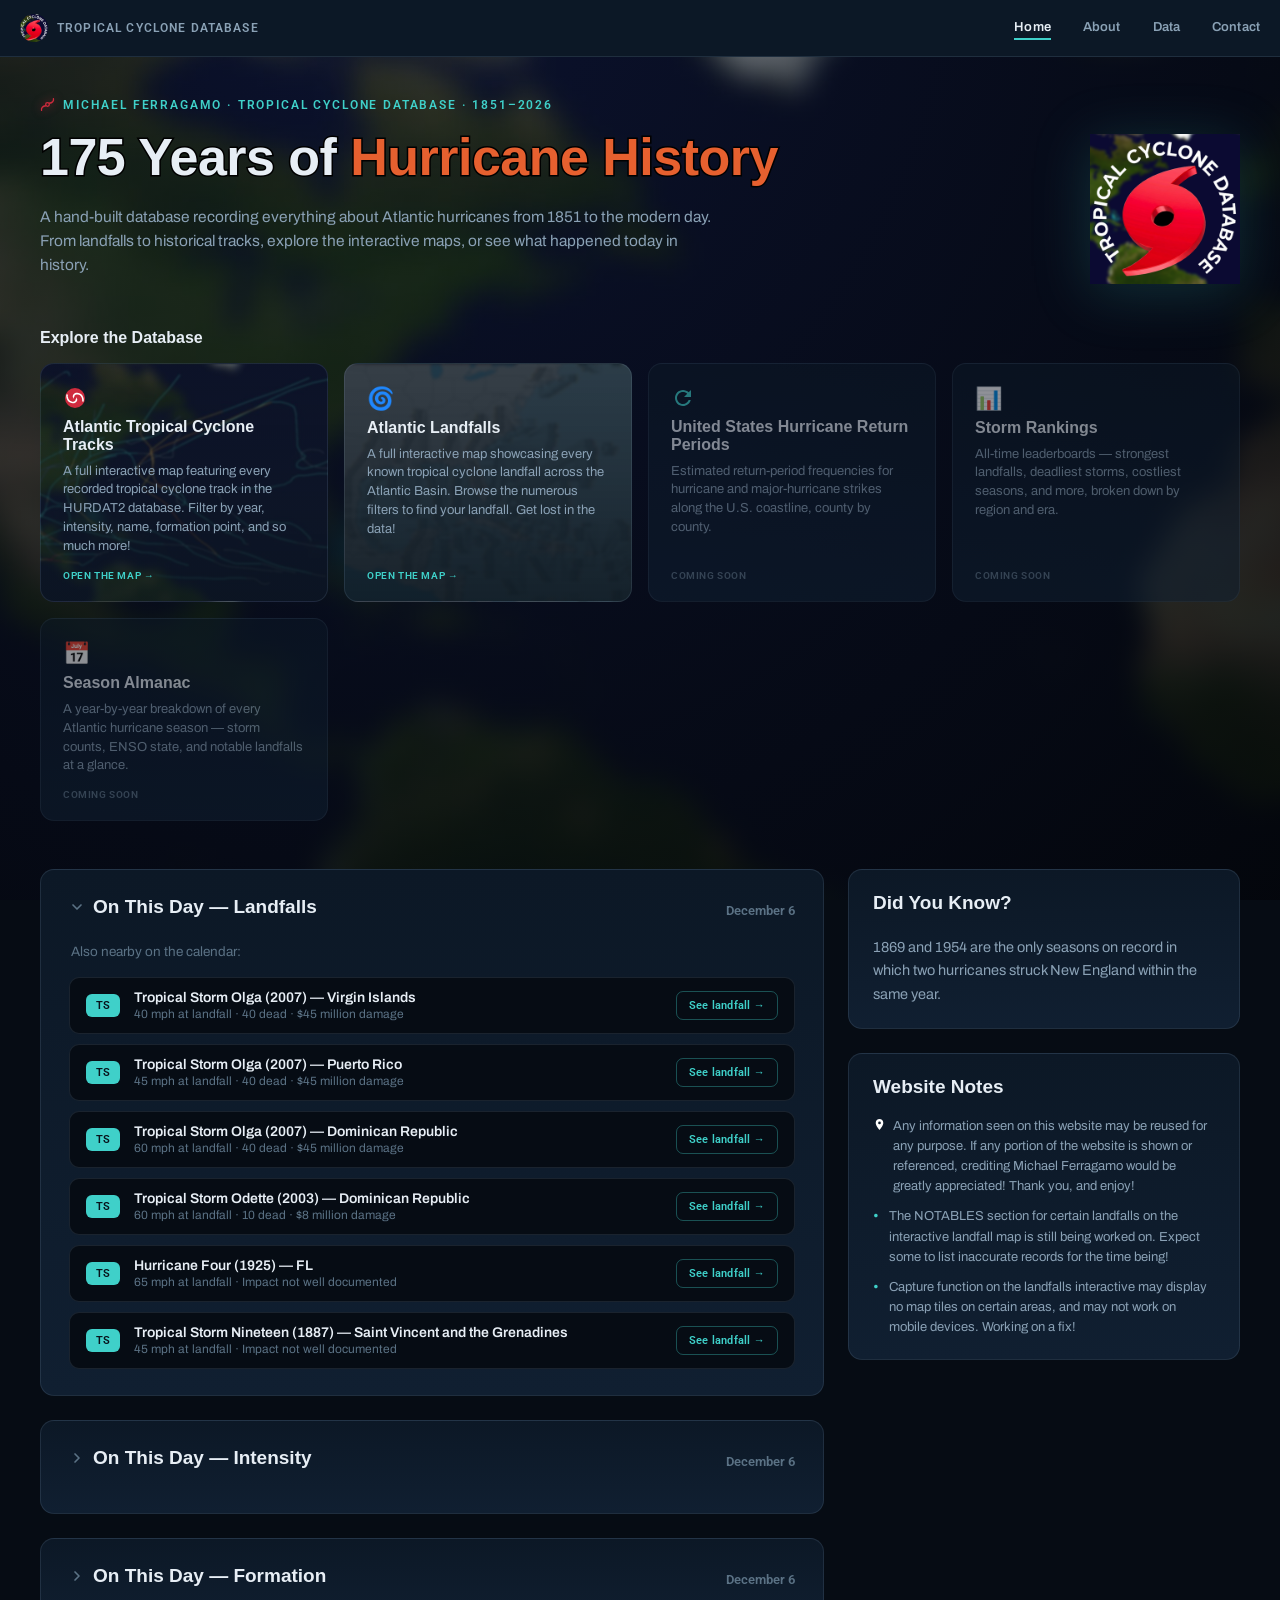
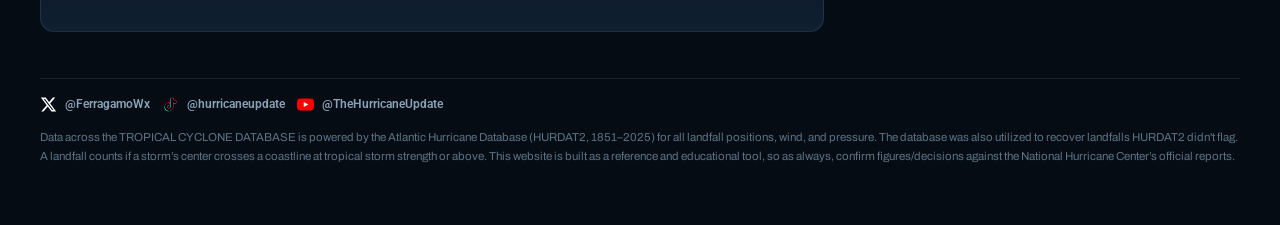
==== commit a706088b: "Add files via upload" ====
--- a/index.html
+++ b/index.html
@@ -6,7 +6,7 @@
 <link rel="icon" type="image/png" href="[data-uri]">
 <meta name="viewport" content="width=device-width, initial-scale=1.0">
 <style>
-@import url('https://fonts.googleapis.com/css2?family=Archivo+Expanded:wght@600;700;800&family=Archivo:wght@400;500;600&family=JetBrains+Mono:wght@400;500;700&display=swap');
+@import url('https://fonts.googleapis.com/css2?family=Archivo+Expanded:wght@600;700;800&family=Archivo:wght@400;500;600&family=JetBrains+Mono:wght@400;500;700&family=Roboto:wght@400;500;600;700&display=swap');
 :root{
 --bg-deep:#060c14;
 --bg-panel:#0c1826;
@@ -28,23 +28,31 @@
 *{ box-sizing:border-box; }
 html,body{
 margin:0; padding:0;
-background: radial-gradient(ellipse at 30% -10%, #0c1c2c 0%, var(--bg-deep) 55%, #030609 100%);
+background-color: var(--bg-deep);
+background-image: radial-gradient(ellipse at 30% -10%, rgba(12,28,44,0.45) 0%, rgba(6,12,20,0.80) 55%, rgba(3,6,9,0.92) 100%), url('[data-uri]');
+background-position: center, center;
+background-size: cover, cover;
+background-repeat: no-repeat, no-repeat;
+background-attachment: fixed, fixed;
 color: var(--text-main);
 font-family:'Archivo', system-ui, sans-serif;
 min-height:100vh;
 }
+@media (max-width: 900px){
+html,body{ background-attachment: scroll, scroll; }
+}
 .topnav{ background: var(--bg-panel); border-bottom: 1px solid var(--border-soft); }
 .topnav-inner{
-max-width:1280px; margin:0 auto; padding: 14px 20px;
+max-width:1600px; margin:0 auto; padding: 14px 20px;
 display:flex; align-items:center; justify-content:space-between; flex-wrap:wrap; gap:12px;
 }
 .topnav-brand{
-font-family:'JetBrains Mono',monospace; font-size:11.5px; font-weight:700;
+font-family:'Roboto', sans-serif; font-weight:600; font-size:11.5px;
 letter-spacing:.1em; color:var(--text-dim); text-transform:uppercase;
 display:flex; align-items:center; gap:9px;
 }
 .topnav-brand img{ width:28px; height:28px; border-radius:50%; display:block; flex-shrink:0; }
-.topnav-links{ display:flex; gap:22px; }
+.topnav-links{ display:flex; gap:32px; }
 .topnav-link{
 font-family:'Archivo',sans-serif; font-size:13px; font-weight:600;
 color:var(--text-dim); text-decoration:none; letter-spacing:.01em;
@@ -56,29 +64,36 @@
 .topnav-inner{ justify-content:center; text-align:center; }
 .topnav-links{ gap:16px; flex-wrap:wrap; justify-content:center; }
 }
-.wrap{ max-width:1280px; margin:0 auto; padding: 40px 20px 60px; }
+.wrap{ max-width:1600px; margin:0 auto; padding: 40px 40px 60px; }
 .eyebrow{
-font-family:'JetBrains Mono', monospace;
+font-family:'Roboto', sans-serif; font-weight:600;
 font-size:11.5px; letter-spacing:0.16em; text-transform:uppercase;
 color: var(--c-ts);
 display:flex; align-items:center; gap:8px;
+margin-bottom:14px;
 }
 .eyebrow .dot{
-width:7px;height:7px;border-radius:50%;background:var(--c-ts);
-box-shadow:0 0 8px 2px var(--accent-line);
+width:15px;height:15px;
+display:inline-flex; align-items:center; justify-content:center;
+color:var(--c-4);
+filter: drop-shadow(0 0 5px rgba(207,43,62,0.6));
 animation: blip 2.2s ease-in-out infinite;
 }
-@keyframes blip{ 0%,100%{opacity:1; transform:scale(1);} 50%{opacity:.4; transform:scale(0.7);} }
+.eyebrow .dot svg{ width:100%; height:100%; animation: spin 3.5s linear infinite; }
+@keyframes blip{ 0%,100%{opacity:1;} 50%{opacity:.45;} }
+@keyframes spin{ to{ transform:rotate(360deg); } }
 h1{
 font-family:'Archivo Expanded', sans-serif;
 font-weight:800;
 font-size: clamp(30px, 4.6vw, 52px);
 line-height:1.05;
-margin: 10px 0 12px;
+margin: 18px 0 20px;
 letter-spacing:-0.01em;
+-webkit-text-stroke: 3px #000;
+paint-order: stroke fill;
 }
 h1 em{ font-style:normal; color: var(--c-3); }
-.sub{ color: var(--text-dim); font-size:15.5px; max-width: 680px; line-height:1.55; margin-bottom:36px; }
+.sub{ color: var(--text-dim); font-size:15.5px; max-width: 680px; line-height:1.55; margin-bottom:44px; }
 .hero-row{ display:flex; align-items:center; justify-content:space-between; gap:32px; }
 .hero-text{ flex:1; min-width:0; }
 .hero-logo{ width:150px; height:150px; flex-shrink:0; filter: drop-shadow(0 8px 28px rgba(63,208,201,0.18)); }
@@ -93,7 +108,8 @@
 /* on this day widget */
 .otd-panel{ padding:26px 28px; }
 .otd-dyk-row{ display:flex; gap:24px; align-items:flex-start; margin-bottom:40px; }
-.otd-dyk-row .otd-panel{ flex: 2 1 0; margin-bottom:0; }
+.otd-stack{ display:flex; flex-direction:column; gap:24px; flex:2 1 0; min-width:0; }
+.otd-stack .otd-panel{ margin-bottom:0; }
 .dyk-notes-column{
 flex: 1 1 0; min-width:240px; max-width:100%;
 display:flex; flex-direction:column; gap:24px;
@@ -124,7 +140,7 @@
 }
 .otd-head{ display:flex; align-items:baseline; justify-content:space-between; flex-wrap:wrap; gap:10px; margin-bottom:18px; }
 .otd-title{ font-family:'Archivo Expanded',sans-serif; font-weight:700; font-size:19px; }
-.otd-date{ font-family:'JetBrains Mono',monospace; font-size:12.5px; color:var(--text-faint); }
+.otd-date{ font-family:'Roboto', sans-serif; font-weight:600; font-size:12.5px; color:var(--text-faint); }
 .otd-list{ display:flex; flex-direction:column; gap:10px; }
 .otd-item{
 display:flex; align-items:center; gap:14px;
@@ -132,12 +148,12 @@
 padding:12px 16px;
 }
 .otd-cat{
-font-family:'JetBrains Mono',monospace; font-weight:700; font-size:11px;
+font-family:'Roboto', sans-serif; font-weight:600; font-size:11px;
 color:#08131c; border-radius:6px; padding:5px 8px; min-width:34px; text-align:center; flex-shrink:0;
 }
 .otd-body{ flex:1; min-width:0; }
 .otd-see-btn{
-flex-shrink:0; font-family:'JetBrains Mono',monospace; font-size:11px; font-weight:700;
+flex-shrink:0; font-family:'Roboto', sans-serif; font-weight:600; font-size:11px;
 letter-spacing:.02em; color:var(--c-ts); text-decoration:none; white-space:nowrap;
 padding:7px 12px; border:1px solid var(--accent-line); border-radius:7px; transition: all .15s;
 }
@@ -145,20 +161,48 @@
 .otd-name{ font-weight:600; font-size:14px; color:var(--text-main); }
 .otd-meta{ font-size:12px; color:var(--text-faint); margin-top:2px; }
 .otd-empty{ color:var(--text-faint); font-size:13.5px; padding:8px 2px; }
+.otd-head{ cursor:pointer; user-select:none; }
+.otd-head:hover .otd-title{ color:var(--c-ts); }
+.otd-chevron{ width:16px; height:16px; flex-shrink:0; transition:transform .2s ease; color:var(--text-faint); }
+.otd-head:hover .otd-chevron{ color:var(--c-ts); }
+.otd-panel.collapsed .otd-chevron{ transform:rotate(-90deg); }
+.otd-panel.collapsed .otd-list{ display:none; }
+.otd-head-left{ display:flex; align-items:center; gap:8px; }
 /* section nav cards */
 .section-title{ font-family:'Archivo Expanded',sans-serif; font-weight:700; font-size:16px; margin: 8px 0 16px; color:var(--text-main); }
-.cards-grid{ display:grid; grid-template-columns: repeat(auto-fit, minmax(260px,1fr)); gap:16px; }
+.cards-grid{ display:grid; grid-template-columns: repeat(auto-fit, minmax(260px,1fr)); gap:16px; margin-bottom:48px; }
 .site-card{
 padding:22px 22px 20px; text-decoration:none; color:inherit;
 display:flex; flex-direction:column; gap:8px; transition: all .15s;
 }
 .site-card:not(.disabled):hover{ border-color: var(--c-ts); transform: translateY(-2px); }
+.site-card-tracks-bg{
+background-image: linear-gradient(180deg, rgba(15,26,36,0.55) 0%, rgba(15,26,36,0.68) 55%, rgba(12,23,32,0.8) 100%), url('[data-uri]');
+background-size: cover;
+background-position: center;
+transition: all .15s, border-color .15s, box-shadow .15s;
+}
+.site-card-tracks-bg:hover{
+border-color: var(--c-4) !important;
+box-shadow: 0 0 0 1px var(--c-4), 0 6px 20px rgba(207,43,62,0.3);
+}
+.site-card-landfalls-bg{
+background-image: linear-gradient(180deg, rgba(15,26,36,0.8) 0%, rgba(15,26,36,0.88) 55%, rgba(12,23,32,0.94) 100%), url('[data-uri]');
+background-size: cover;
+background-position: center;
+transition: all .15s, border-color .15s, box-shadow .15s;
+}
+.site-card-landfalls-bg:hover{
+border-color: var(--c-1) !important;
+box-shadow: 0 0 0 1px var(--c-1), 0 6px 20px rgba(242,193,78,0.25);
+}
 .site-card.disabled{ opacity:.55; cursor:default; }
 .site-card-icon{ font-size:22px; }
+.site-card-icon svg{ width:24px; height:24px; display:block; }
 .site-card-title{ font-family:'Archivo Expanded',sans-serif; font-weight:700; font-size:16px; color:var(--text-main); }
 .site-card-desc{ font-size:13px; color:var(--text-dim); line-height:1.45; }
 .site-card-tag{
-font-family:'JetBrains Mono',monospace; font-size:10px; letter-spacing:.06em; text-transform:uppercase;
+font-family:'Roboto', sans-serif; font-weight:600; font-size:10px; letter-spacing:.06em; text-transform:uppercase;
 color:var(--c-ts); margin-top:auto; padding-top:6px;
 }
 .site-card.disabled .site-card-tag{ color:var(--text-faint); }
@@ -167,15 +211,14 @@
 font-size:11.5px; color:var(--text-faint); line-height:1.6;
 }
 footer a{ color: var(--text-dim); }
-.footer-social{ display:flex; align-items:center; gap:14px; margin-bottom:14px; }
+.footer-social{ display:flex; align-items:center; gap:12px; margin-bottom:14px; flex-wrap:wrap; }
 .footer-social a{
-display:flex; align-items:center; justify-content:center;
-width:32px; height:32px; border-radius:8px;
-background:var(--bg-panel-2); border:1px solid var(--border-soft);
-color:var(--text-dim); transition: all .15s;
-}
-.footer-social a:hover{ color:var(--c-ts); border-color:var(--c-ts); background:rgba(63,208,201,0.1); }
-.footer-social svg{ width:16px; height:16px; fill:currentColor; }
+display:flex; align-items:center; gap:8px;
+color:var(--text-dim); transition: color .15s; text-decoration:none;
+font-family:'Roboto', sans-serif; font-weight:600; font-size:12px;
+}
+.footer-social a:hover{ color:var(--text-main); }
+.footer-social svg{ width:17px; height:17px; flex:0 0 auto; }
 ::selection{ background: var(--c-ts); color:#08131c; }
 </style>
 </head>
@@ -194,55 +237,31 @@
 <div class="wrap">
 <div class="hero-row">
 <div class="hero-text">
-<div class="eyebrow"><span class="dot"></span>MICHAEL FERRAGAMO &middot; TROPICAL CYCLONE DATABASE &middot; 1851&ndash;2026</div>
-<h1>175 Years of Atlantic <em>Hurricane History.</em></h1>
+<div class="eyebrow"><span class="dot"><svg viewBox="0 0 24 24" xmlns="http://www.w3.org/2000/svg" fill="none" stroke="currentColor" stroke-width="2.1" stroke-linecap="round"><circle cx="12" cy="12" r="2.9"/><path d="M15,10 C19.5,9.5 22.5,6.5 21.5,2.7"/><path d="M9,14 C4.5,14.5 1.5,17.5 2.5,21.3"/></svg></span>MICHAEL FERRAGAMO &middot; TROPICAL CYCLONE DATABASE &middot; 1851&ndash;2026</div>
+<h1>175 Years of <em>Hurricane History</em></h1>
 <div class="sub">A hand-built database recording everything about Atlantic hurricanes from 1851 to the modern day. From landfalls to historical tracks, explore the interactive maps, or see what happened today in history.</div>
 </div>
 <img src="[data-uri]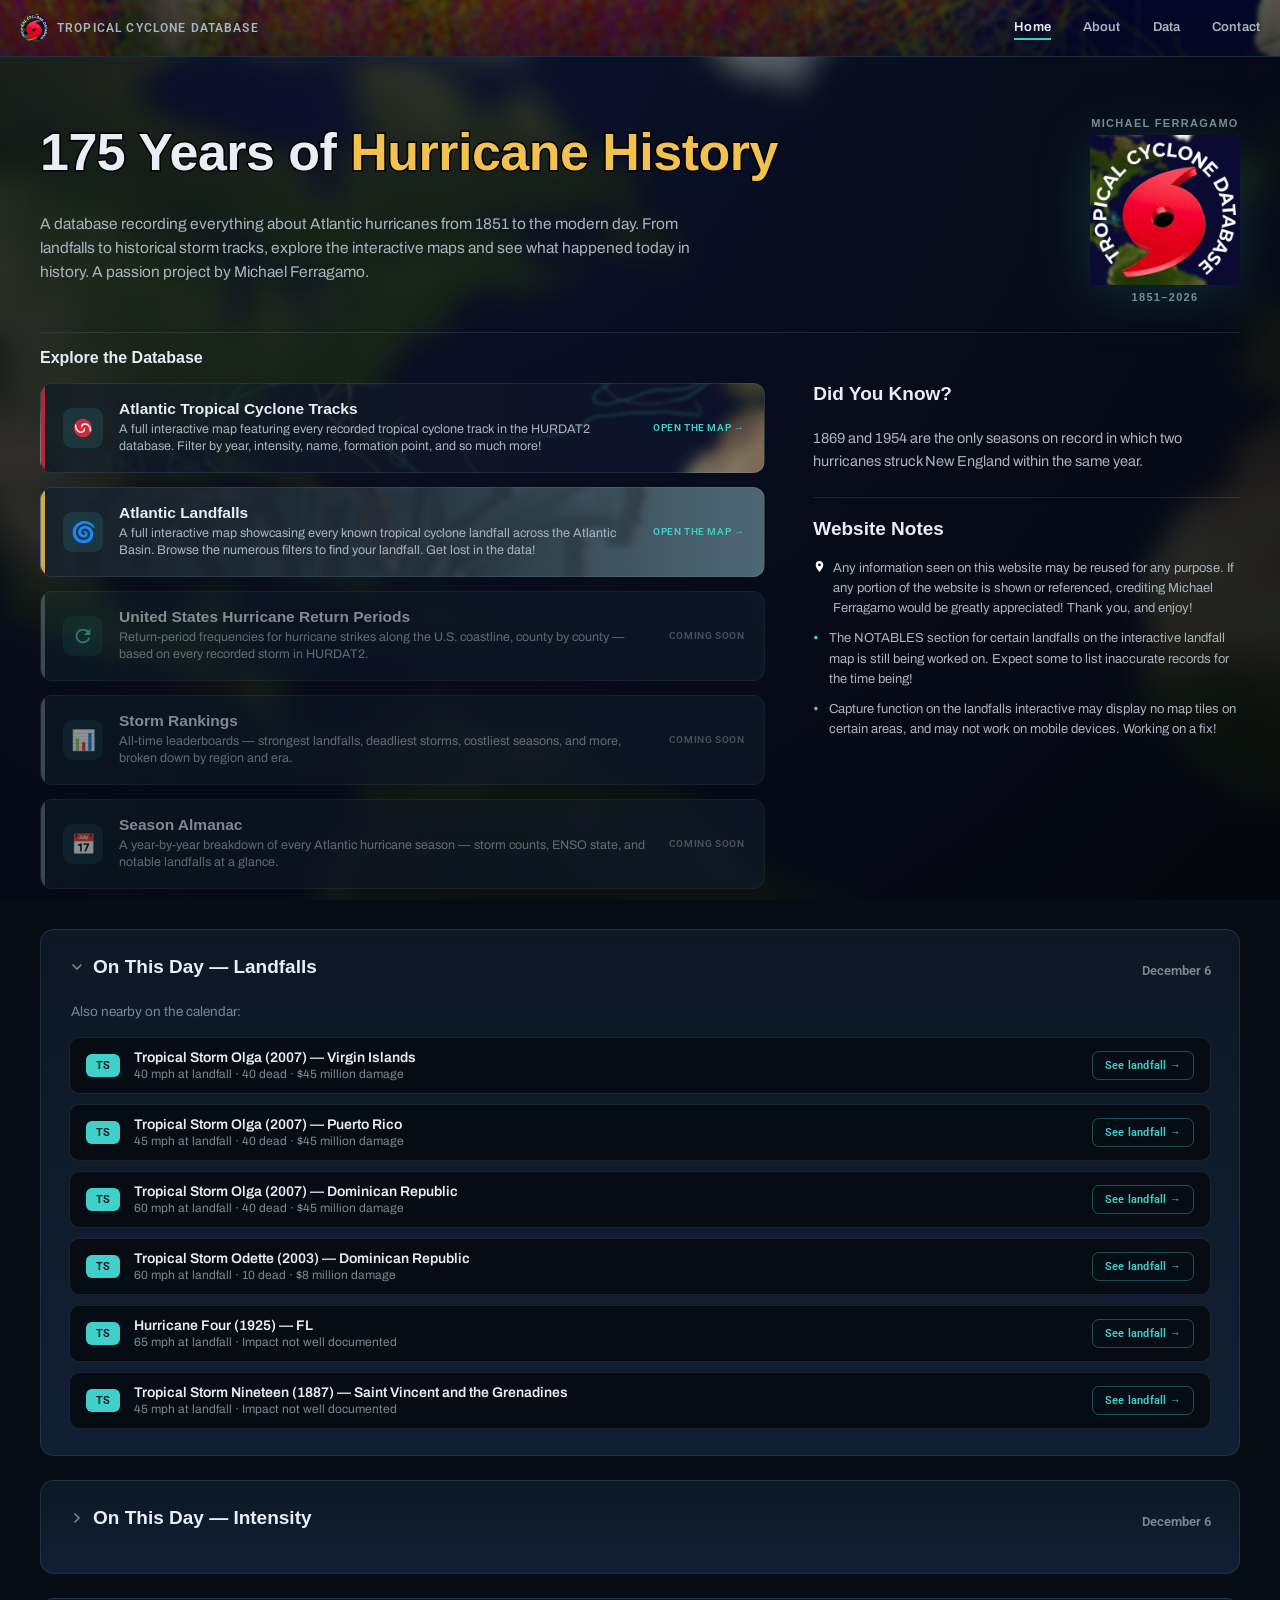
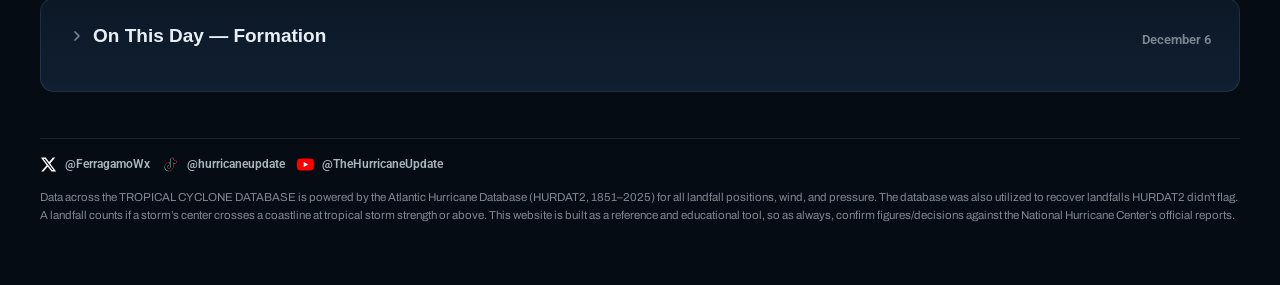
==== commit 5c0ebaca: "Add files via upload" ====
--- a/index.html
+++ b/index.html
@@ -15,8 +15,8 @@
 --land-hover:#182b40;
 --border-soft: rgba(148,178,204,0.14);
 --text-main:#e7eef5;
---text-dim:#8aa1b5;
---text-faint:#5b7285;
+--text-dim:#a9b4bd;
+--text-faint:#7c8792;
 --c-ts:#3fd0c9;
 --c-1:#f2c14e;
 --c-2:#f0983b;
@@ -41,8 +41,32 @@
 @media (max-width: 900px){
 html,body{ background-attachment: scroll, scroll; }
 }
-.topnav{ background: var(--bg-panel); border-bottom: 1px solid var(--border-soft); }
+.topnav{
+position: relative;
+background: var(--bg-panel);
+border-bottom: 1px solid var(--border-soft);
+overflow: hidden;
+}
+.topnav::before{
+content: '';
+position: absolute;
+inset: -6px;
+background-image: url('[data-uri]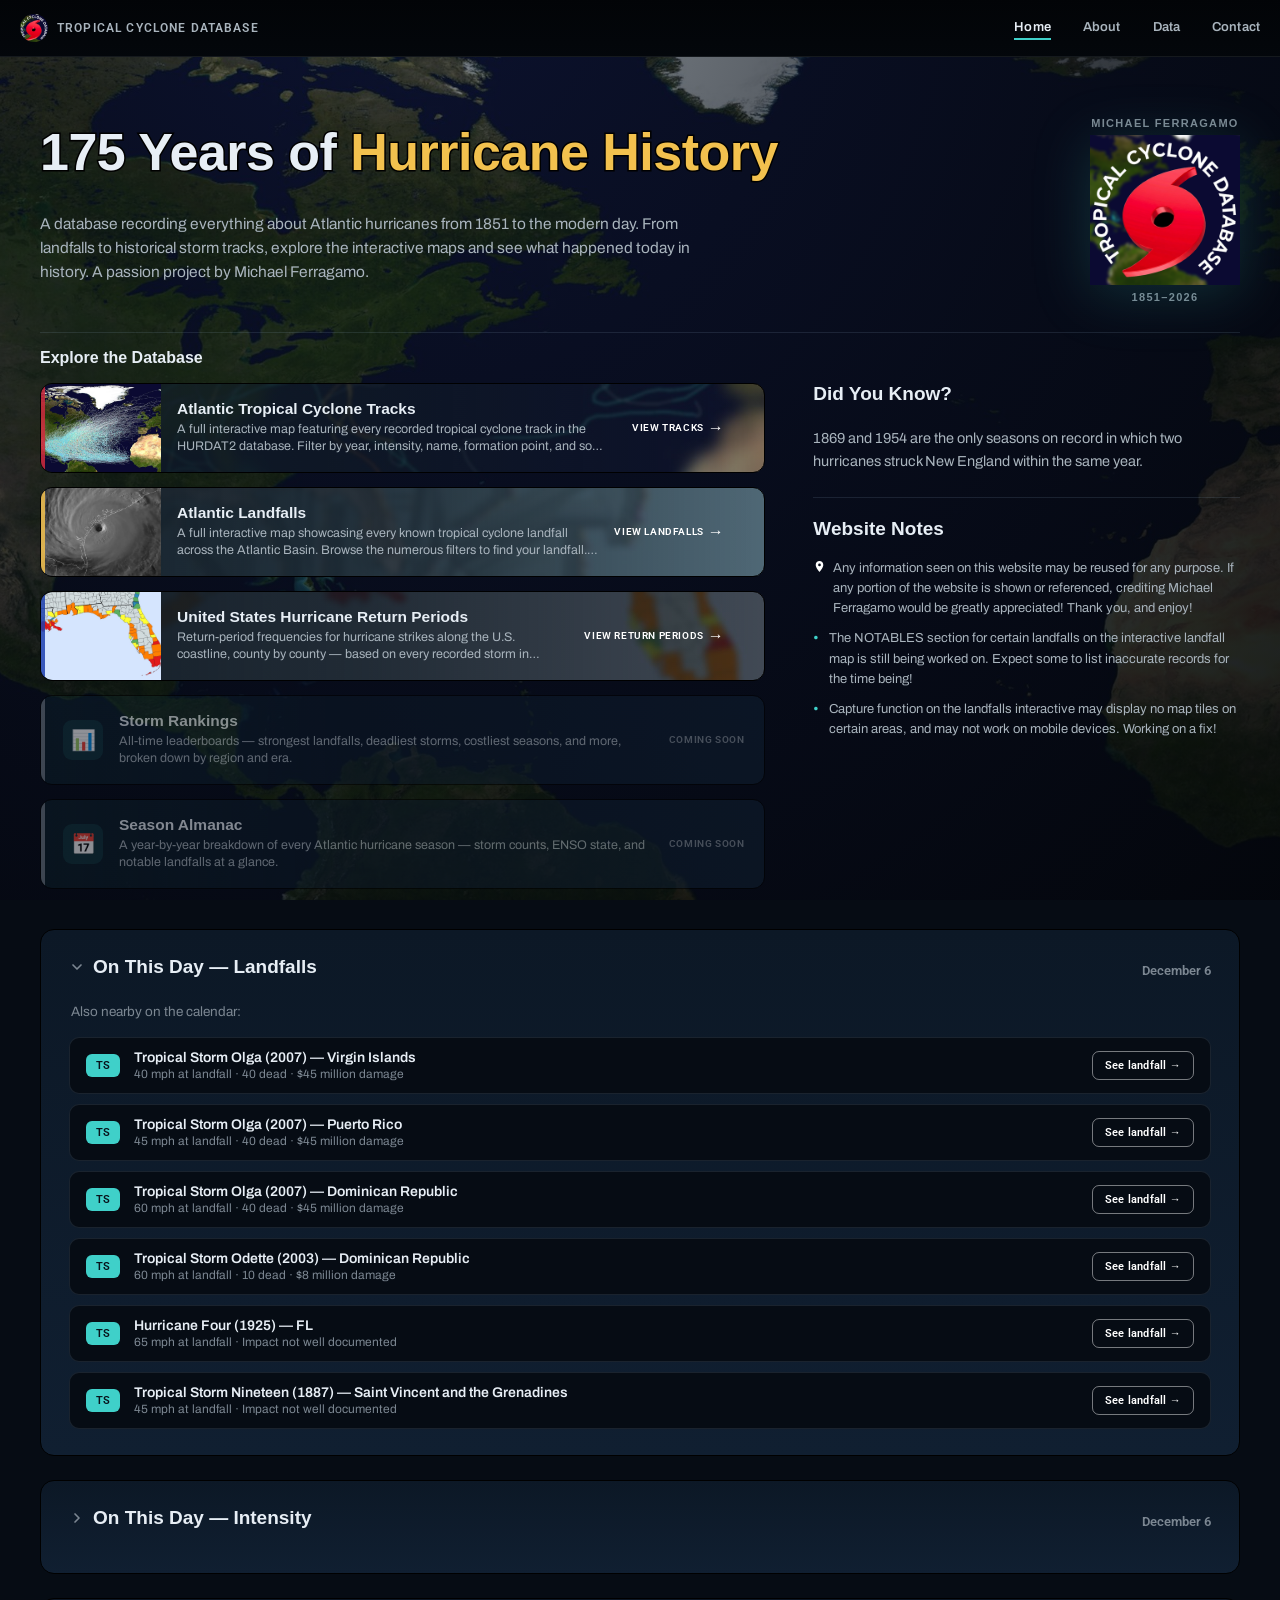
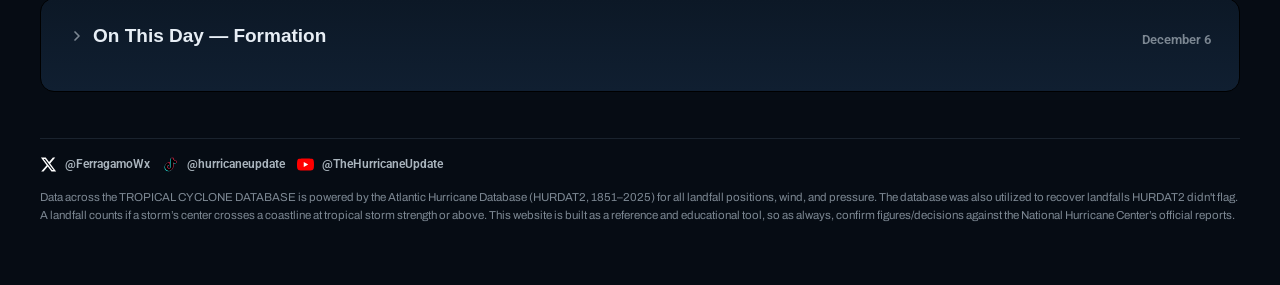
==== commit 3b3cfa98: "Add files via upload" ====
--- a/index.html
+++ b/index.html
@@ -29,7 +29,7 @@
 html,body{
 margin:0; padding:0;
 background-color: var(--bg-deep);
-background-image: radial-gradient(ellipse at 30% -10%, rgba(12,28,44,0.45) 0%, rgba(6,12,20,0.80) 55%, rgba(3,6,9,0.92) 100%), url('[data-uri]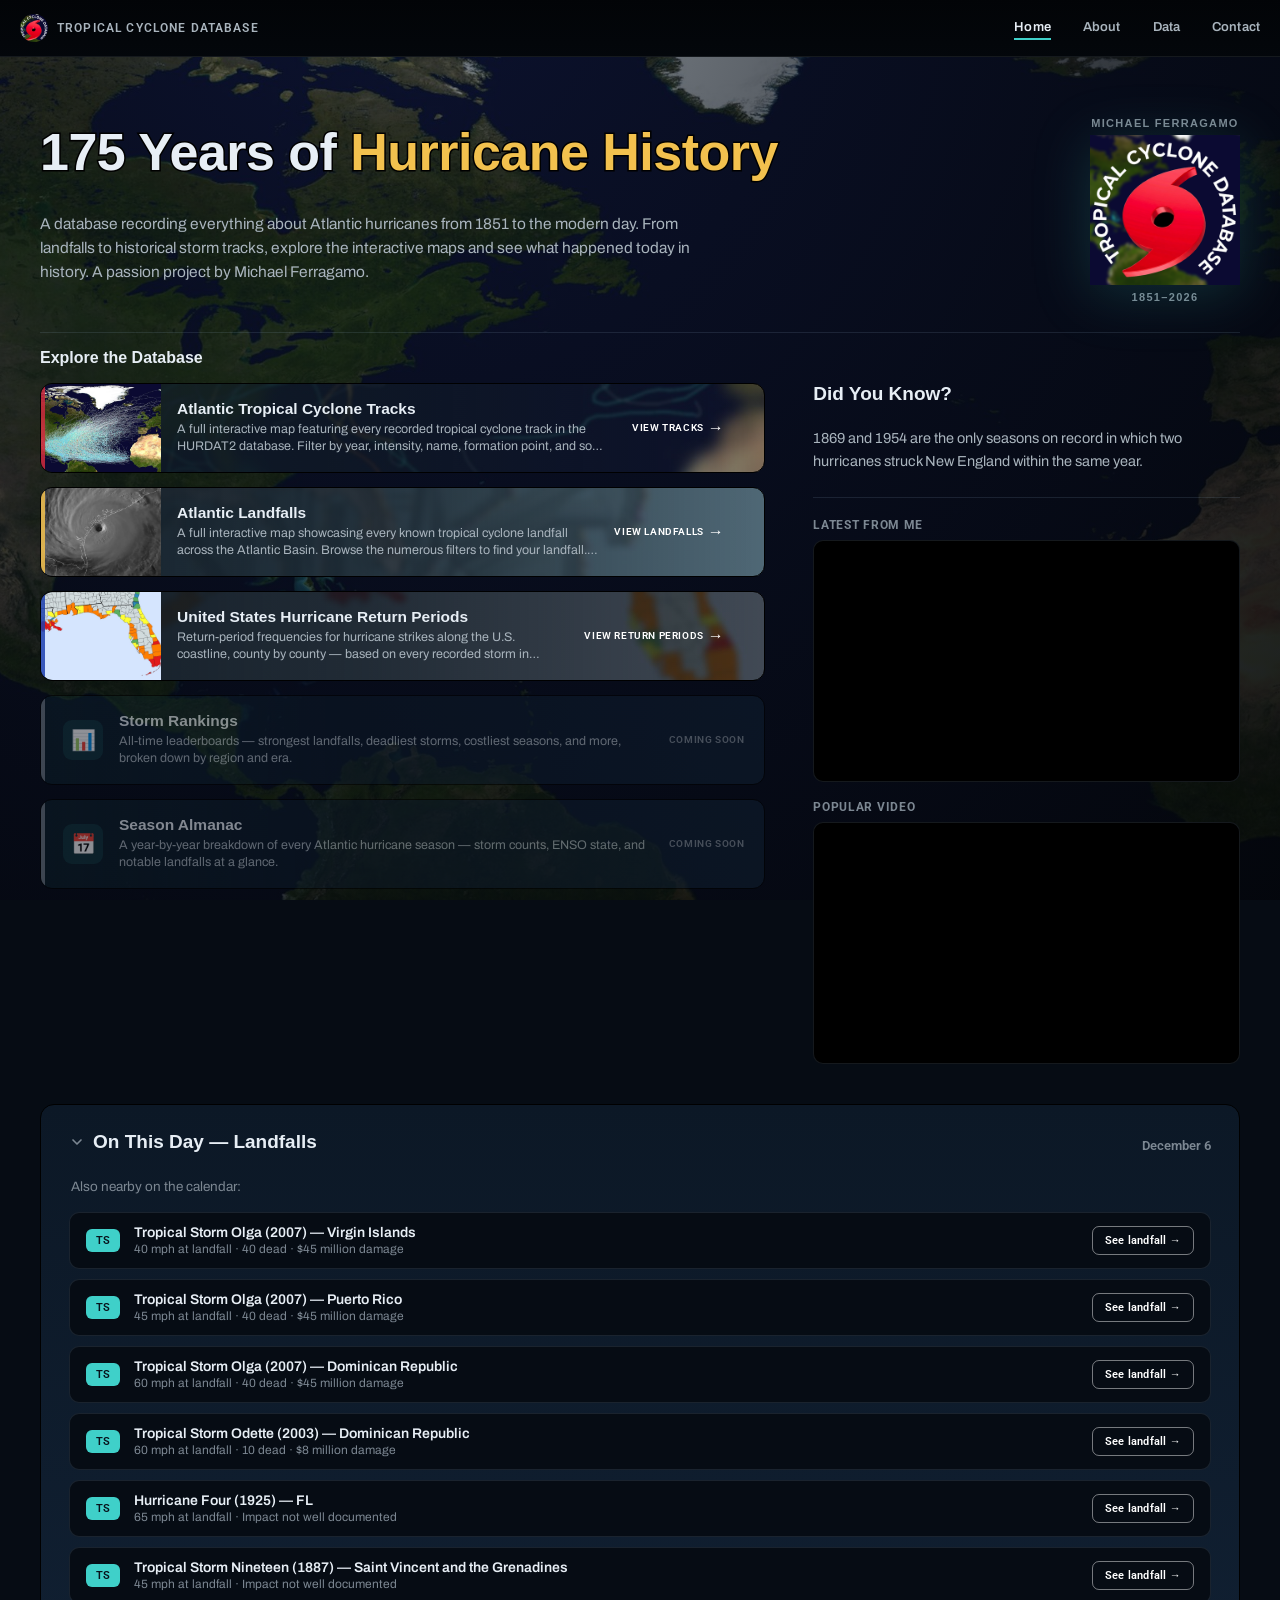
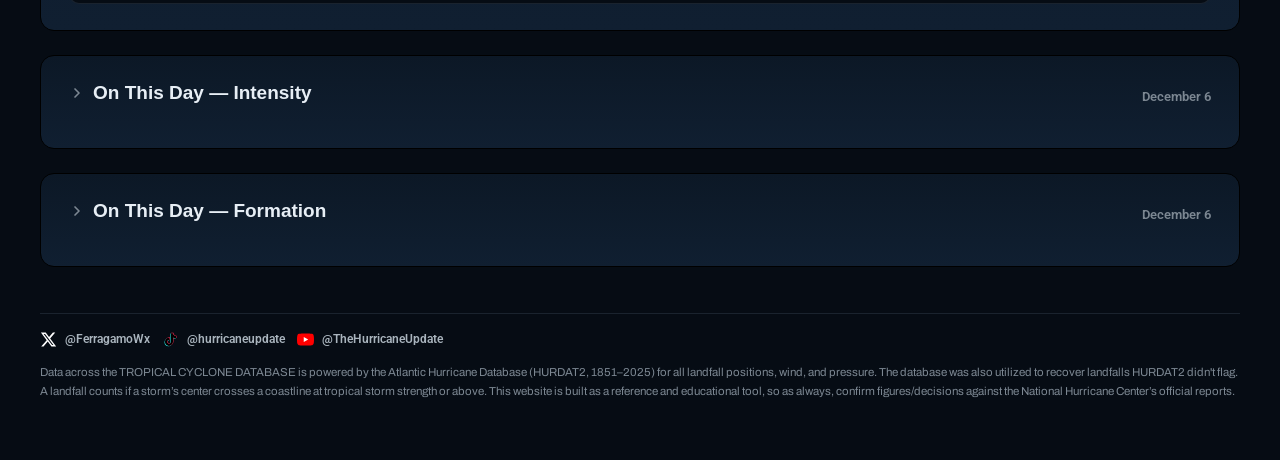
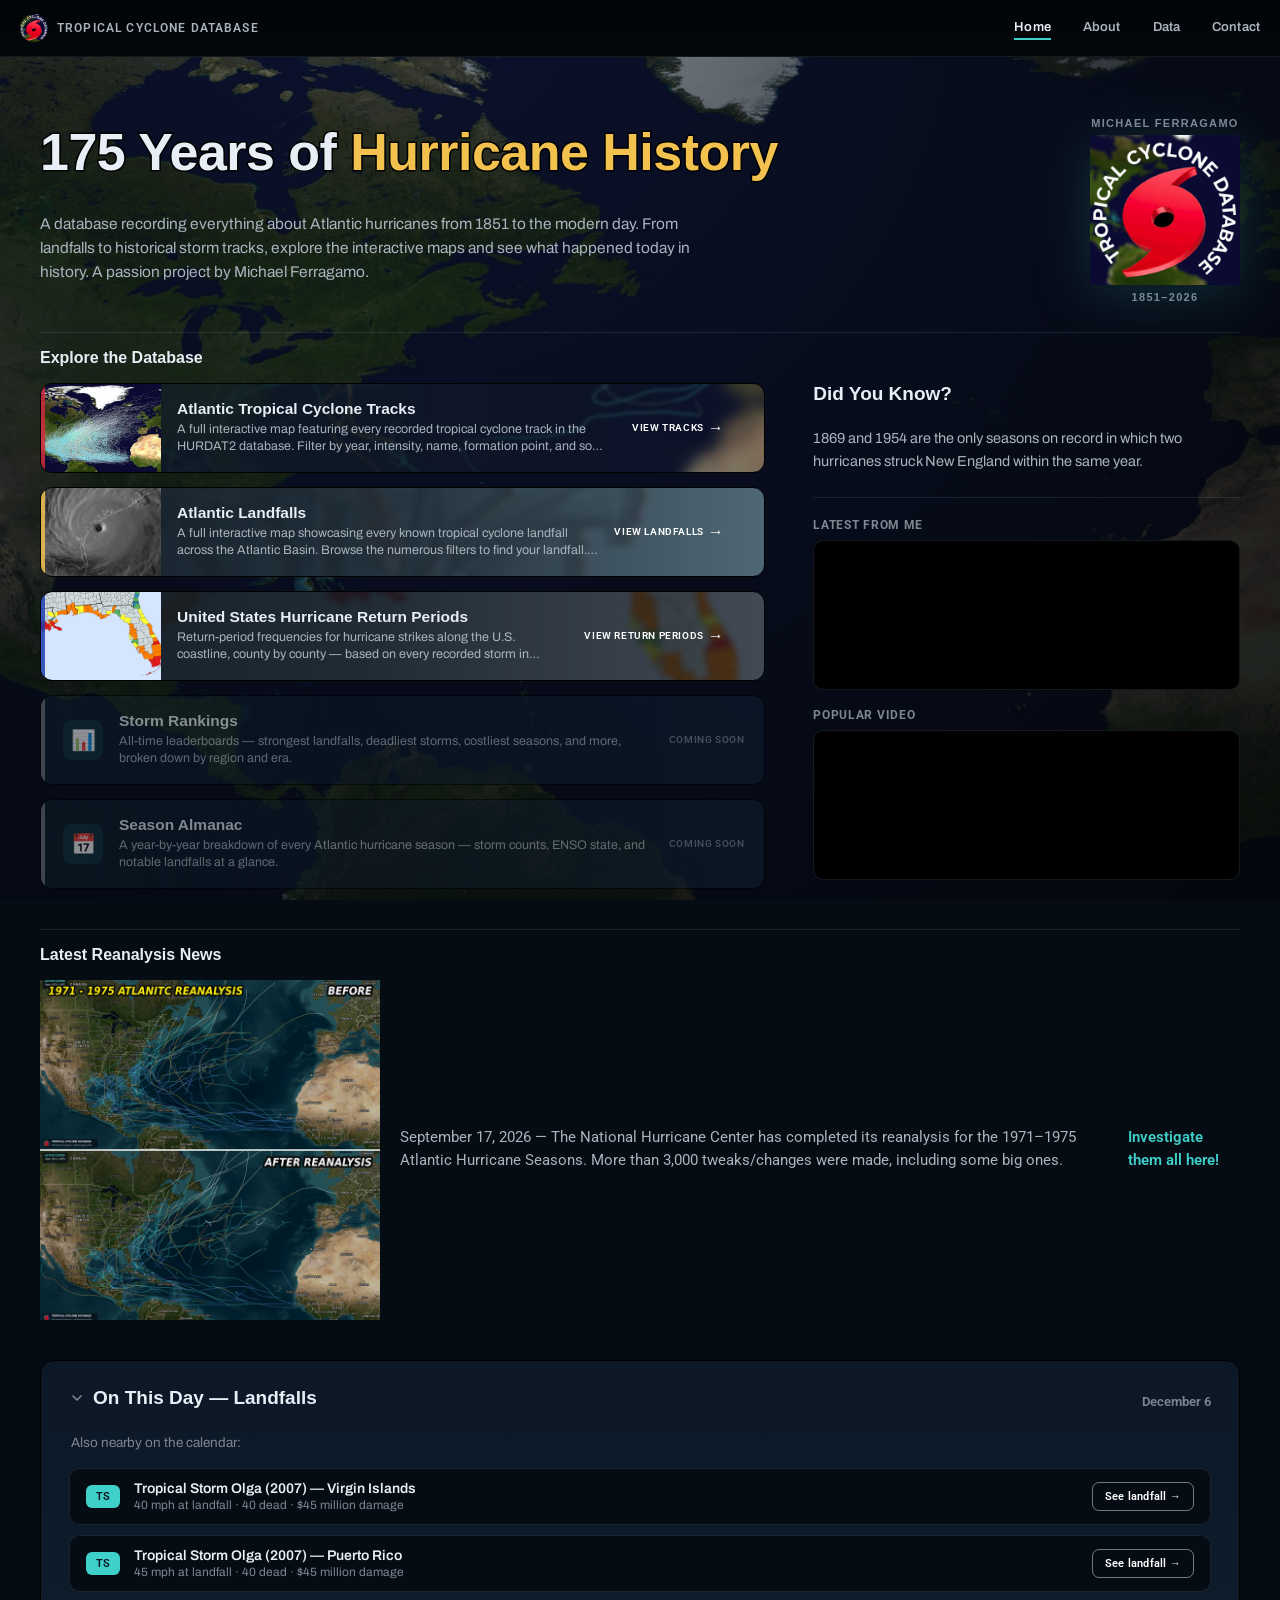
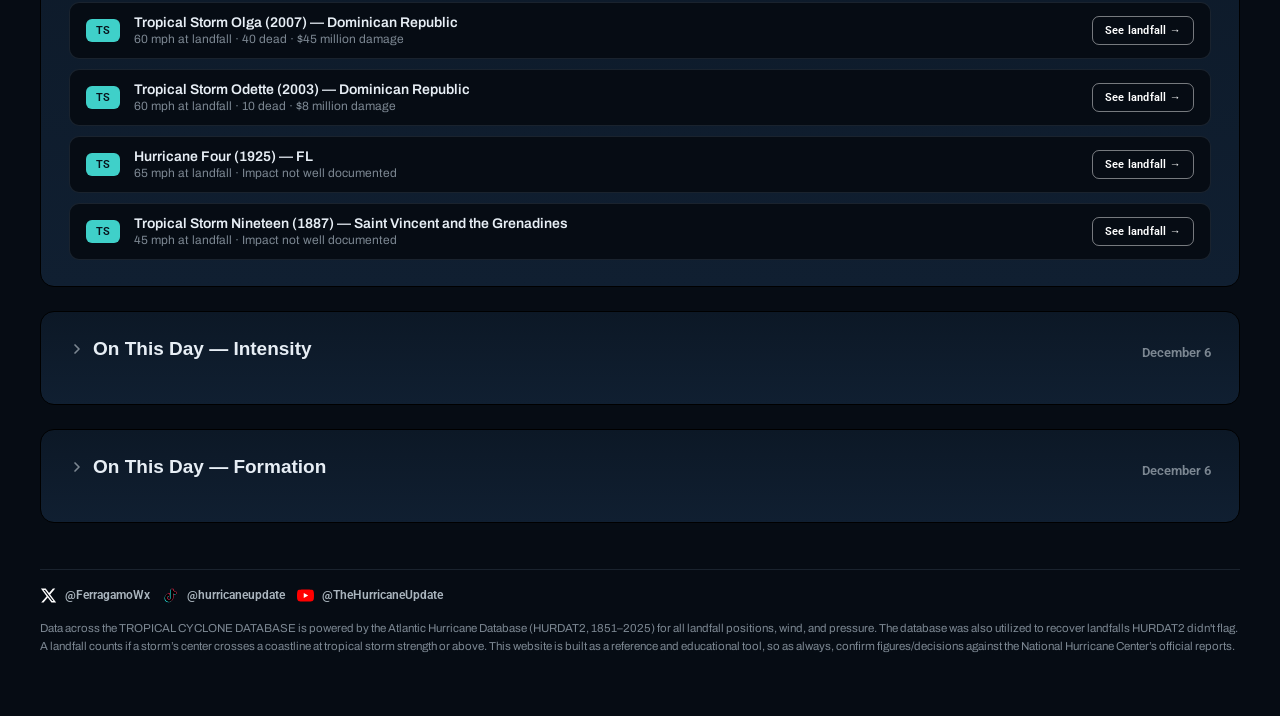
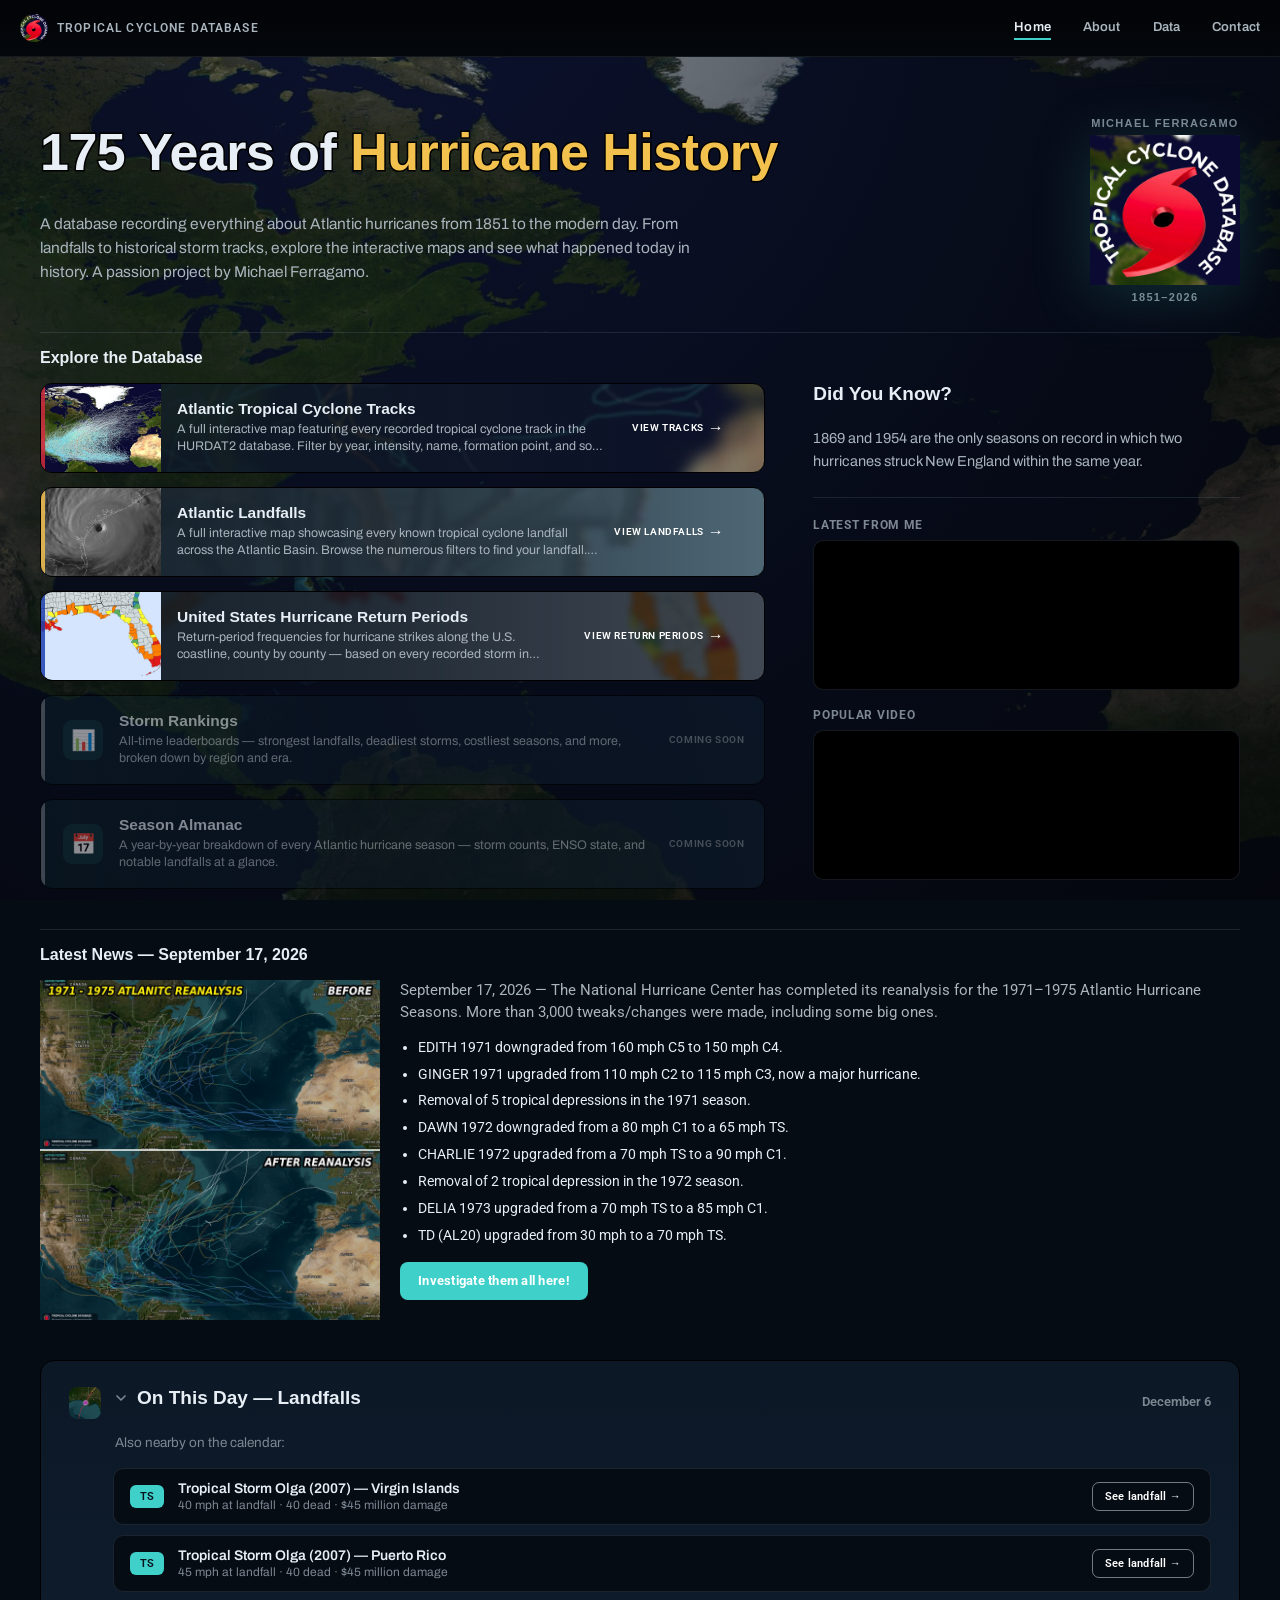
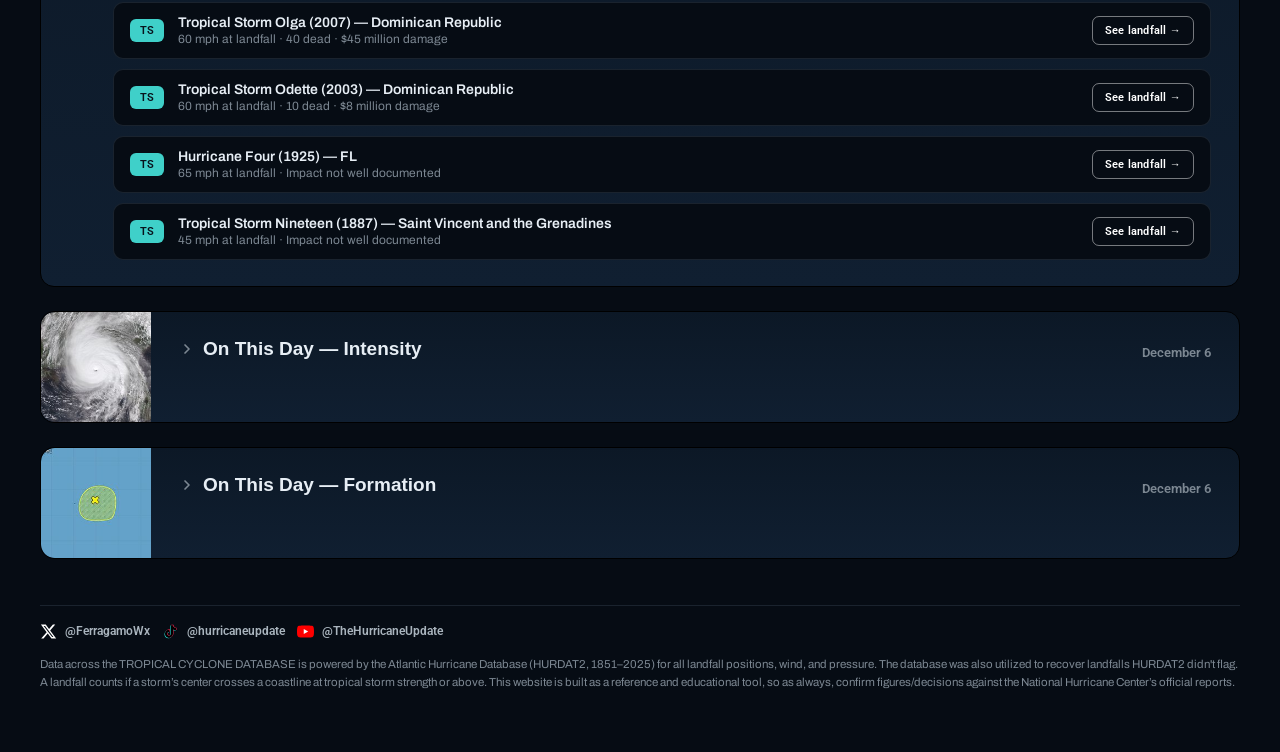
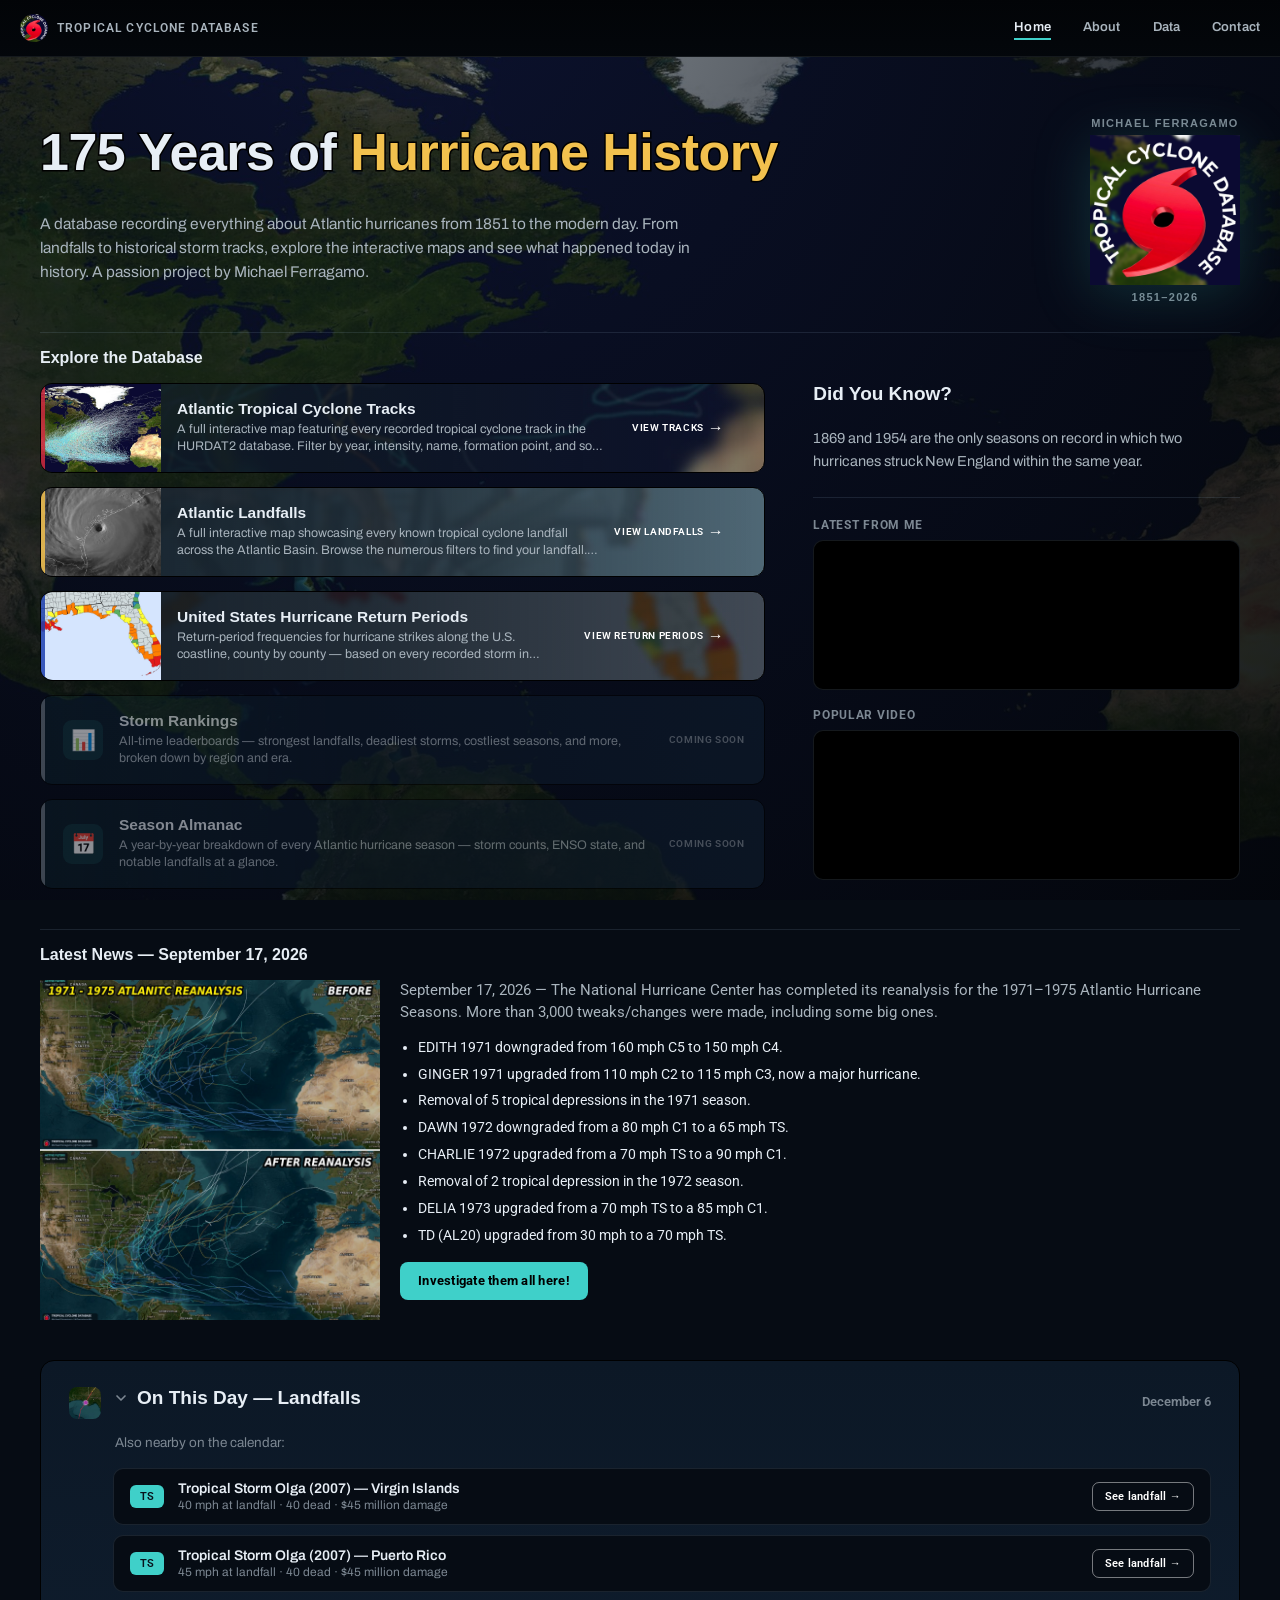
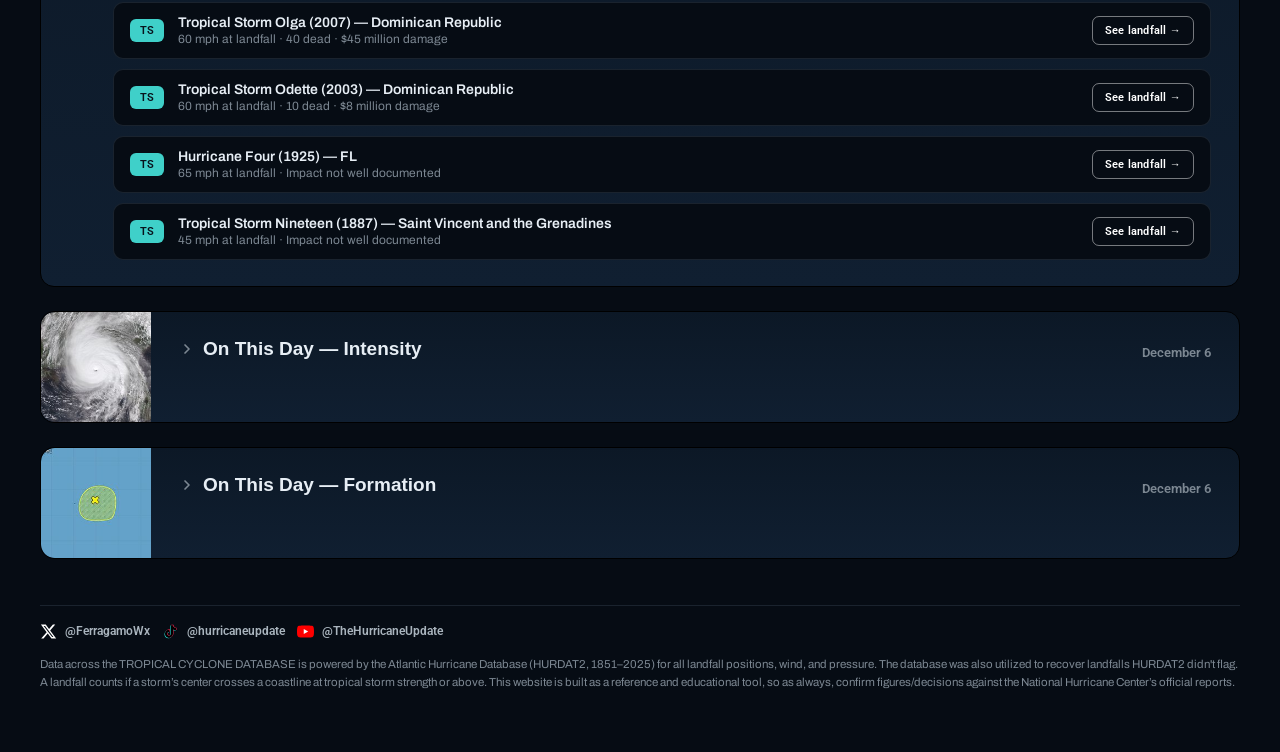
